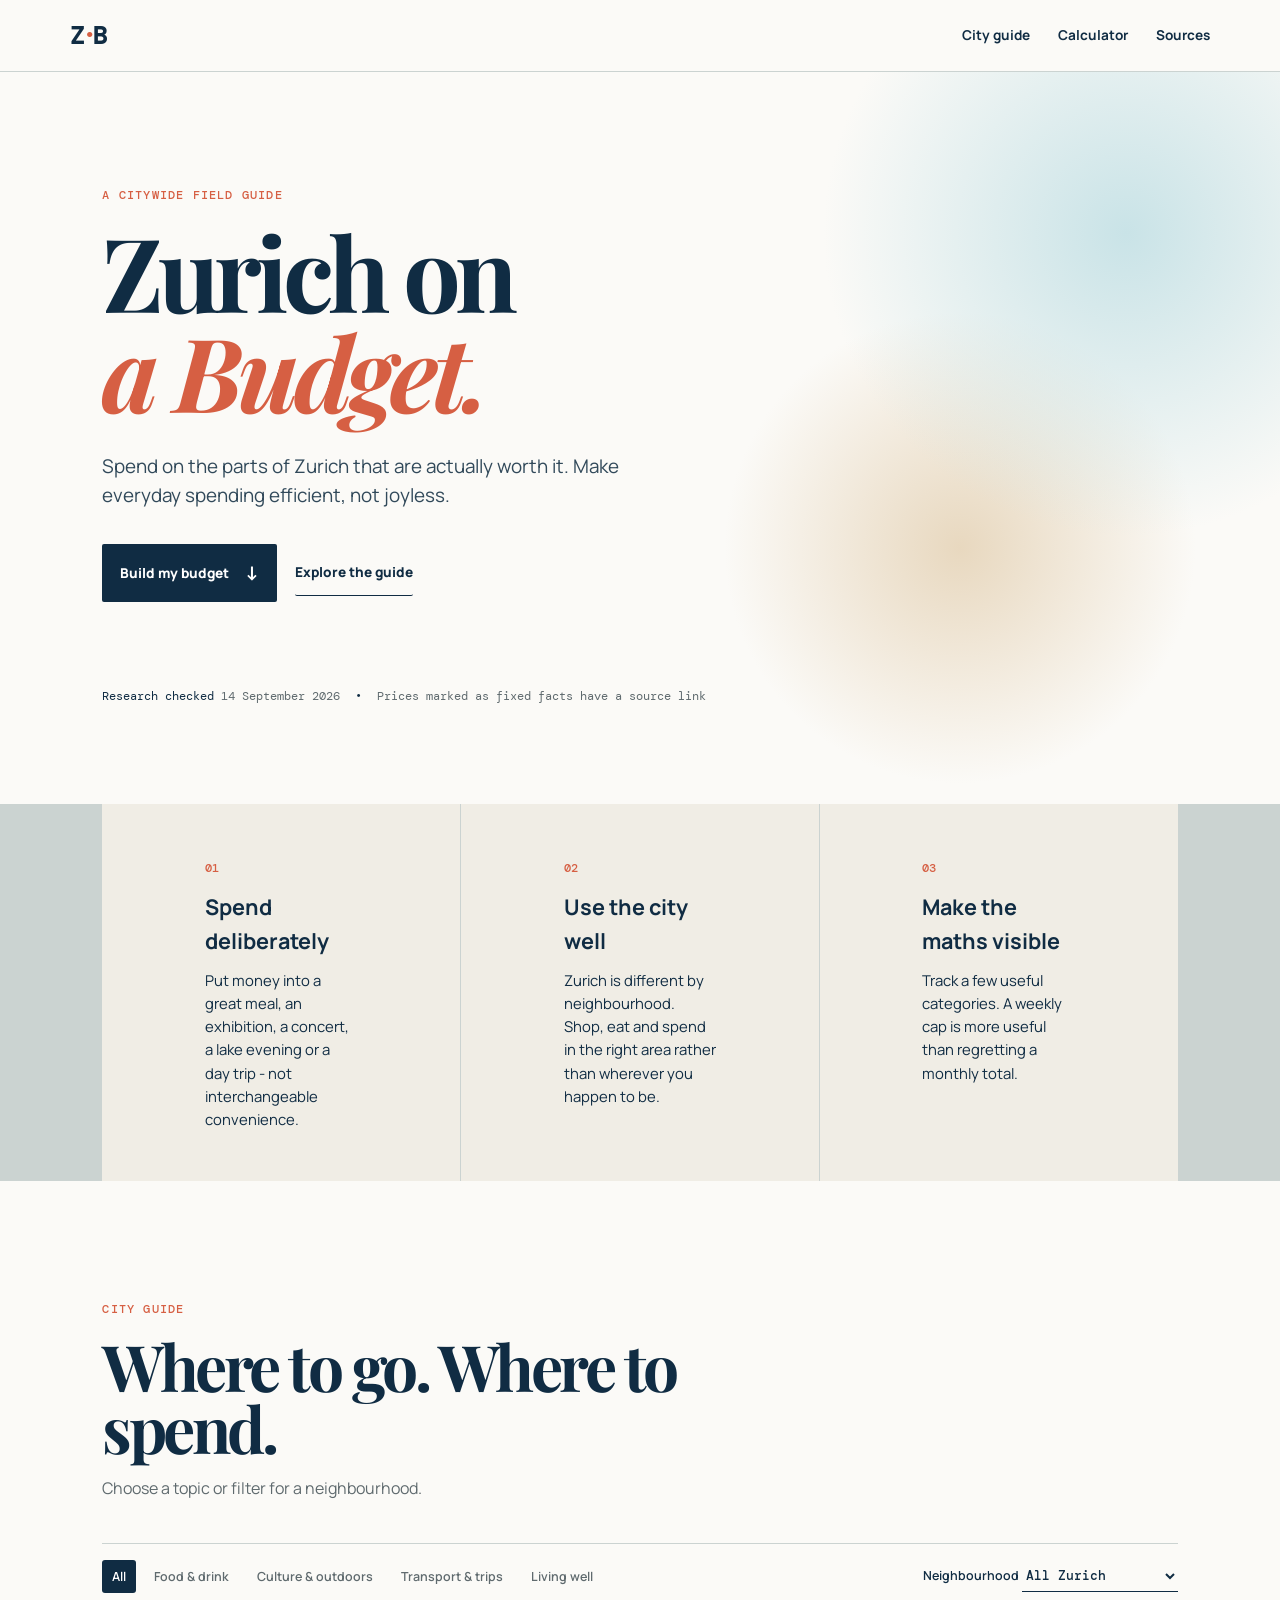
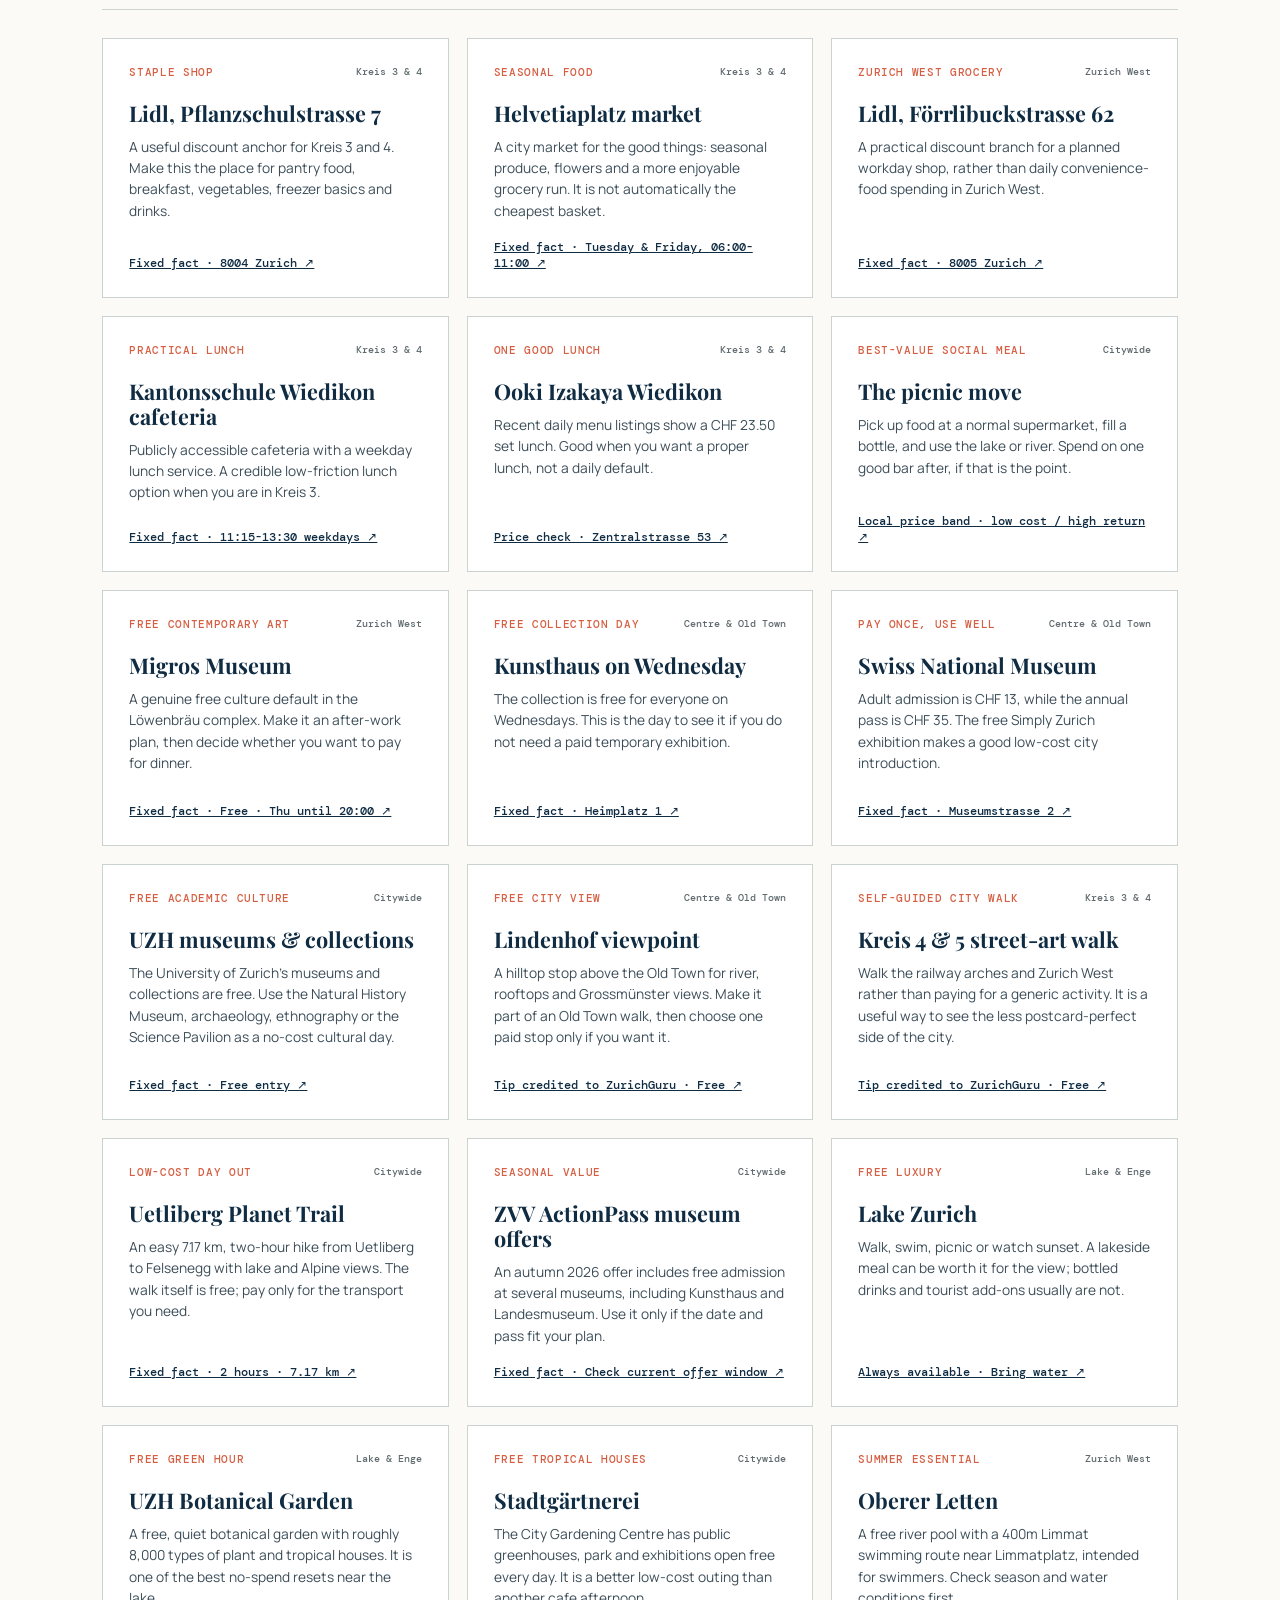
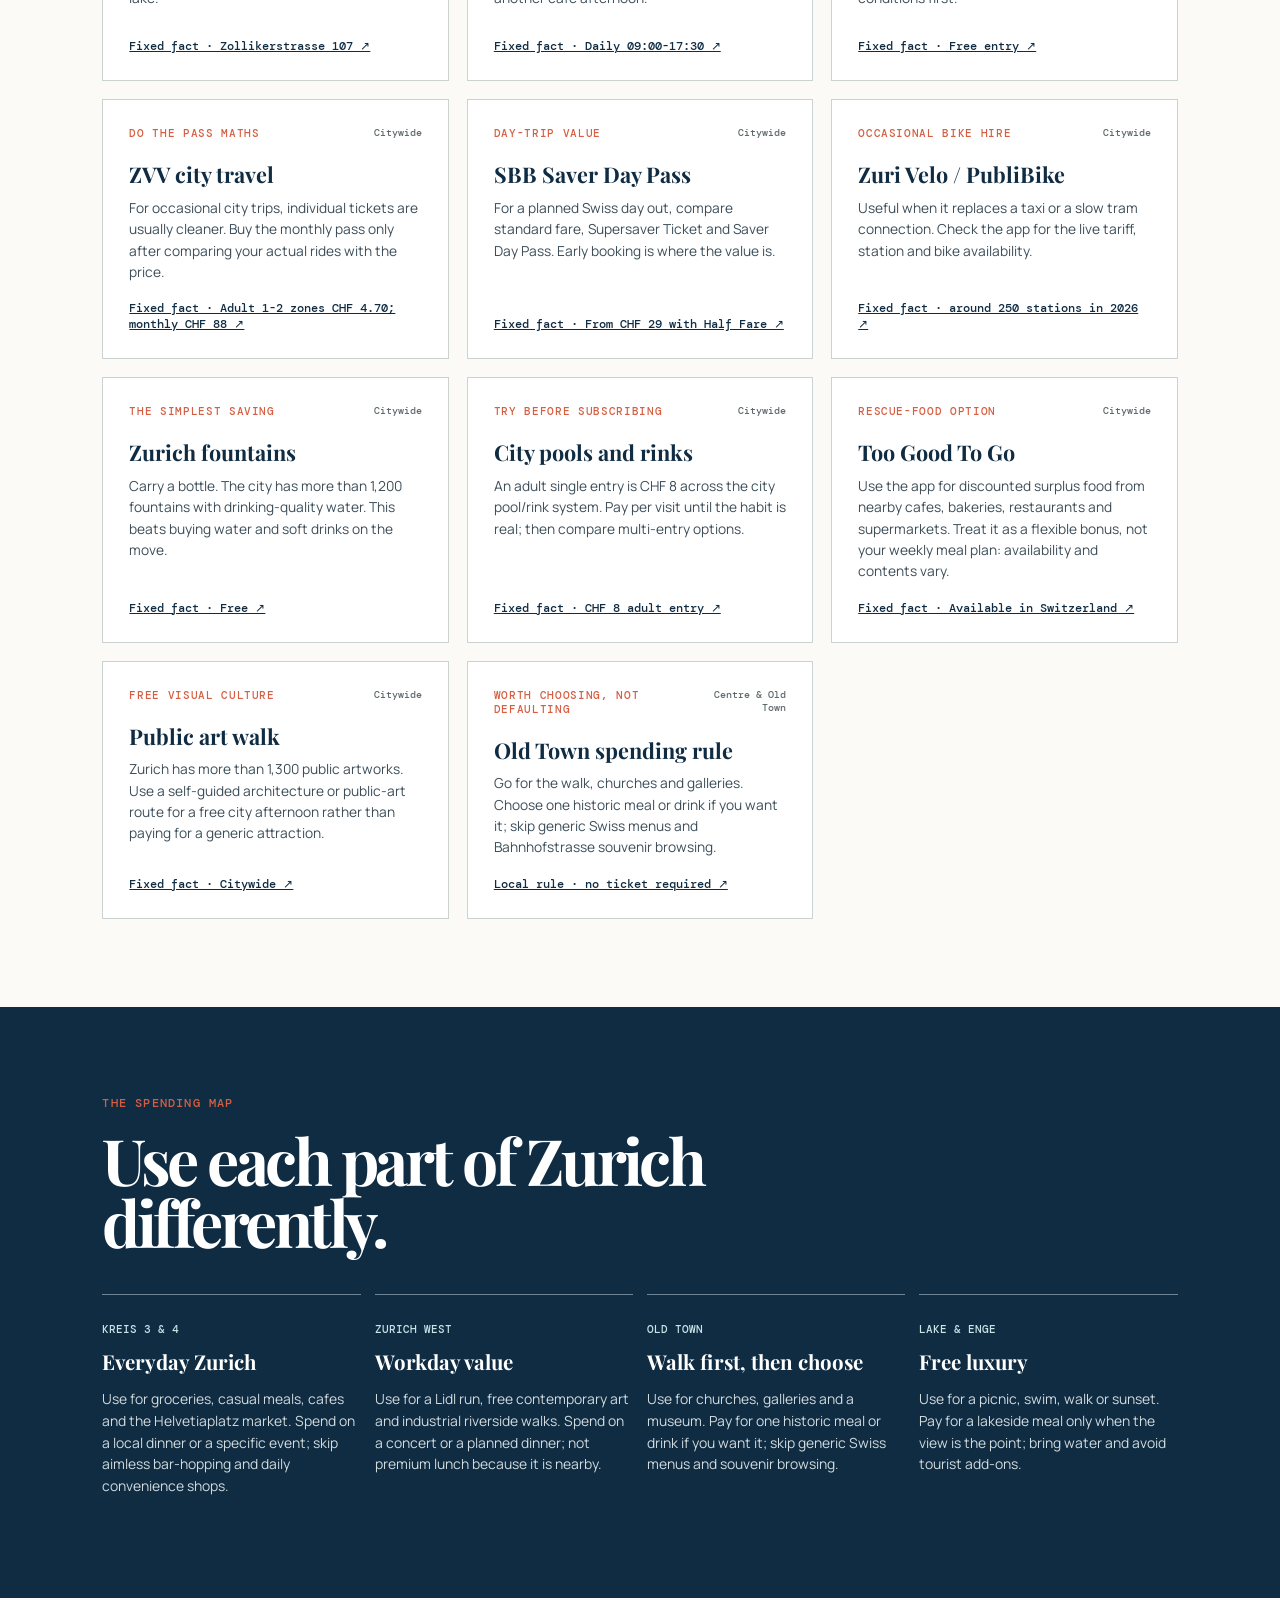
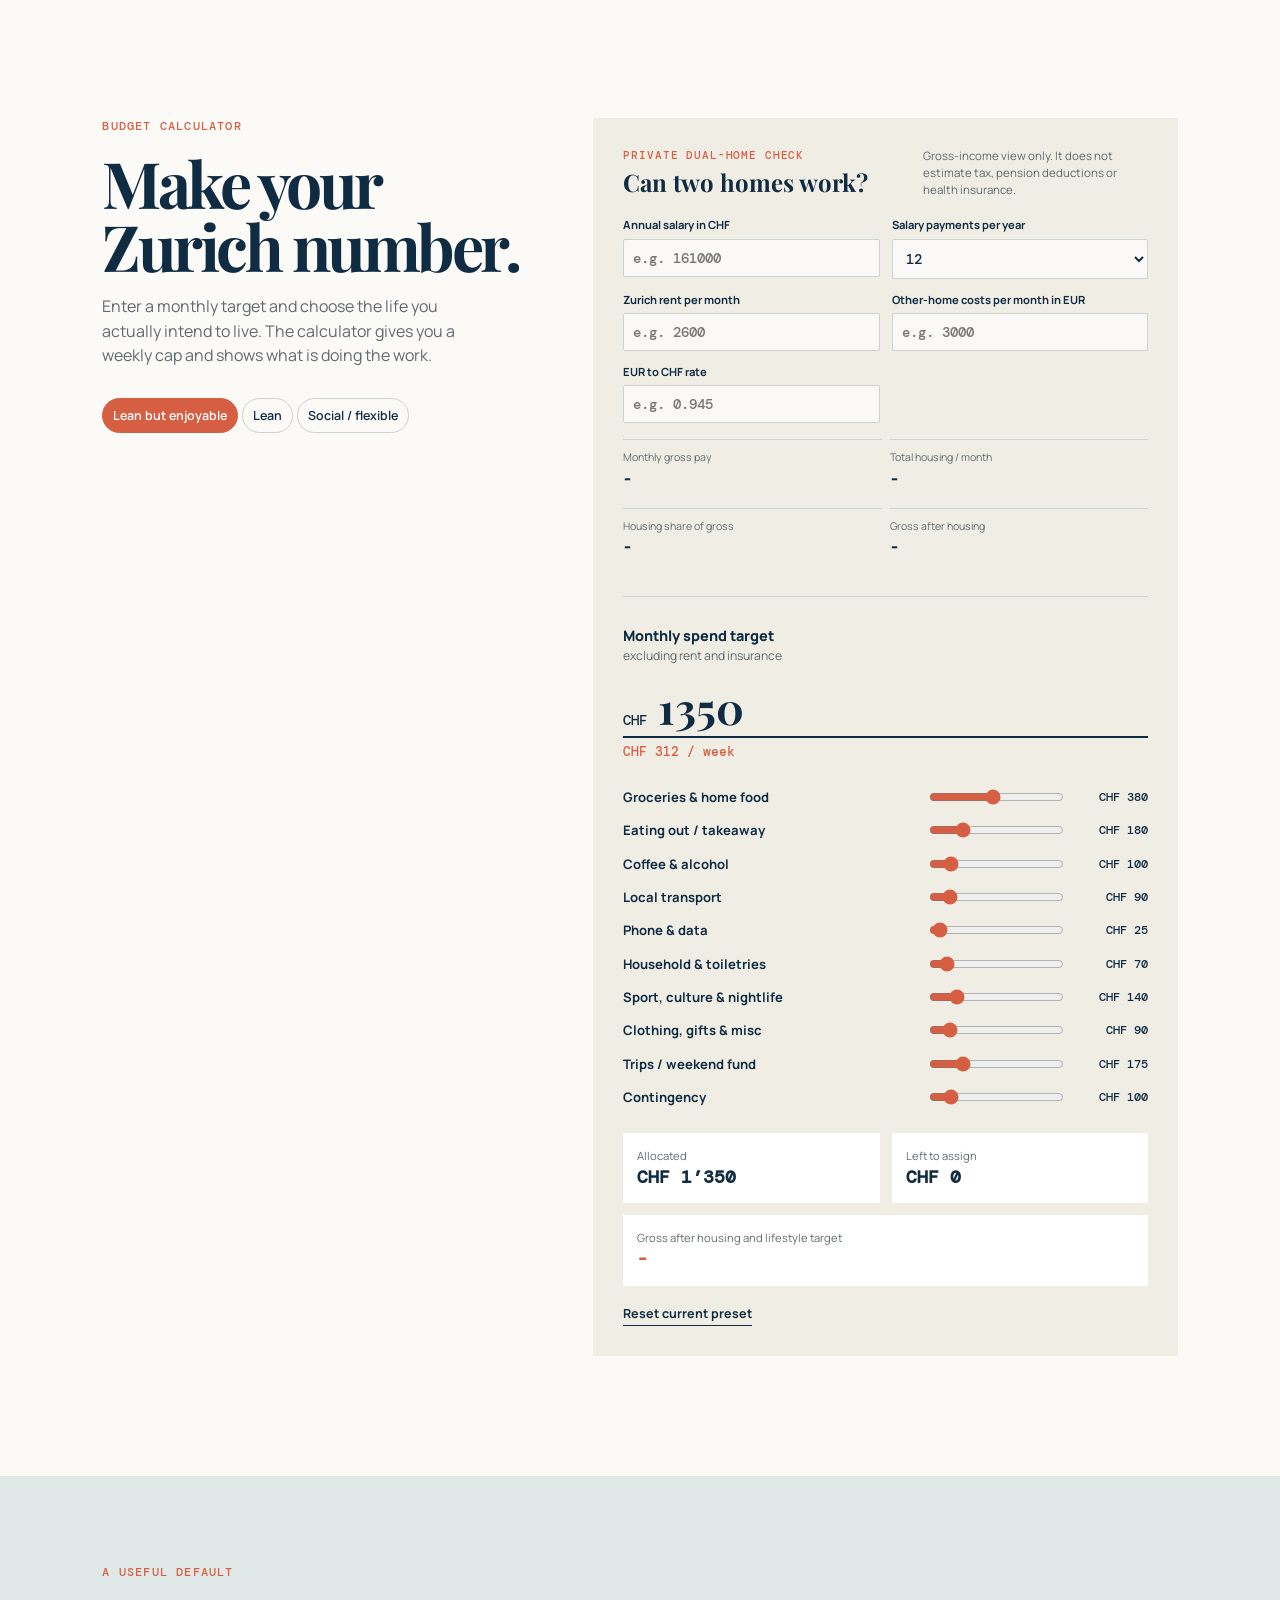
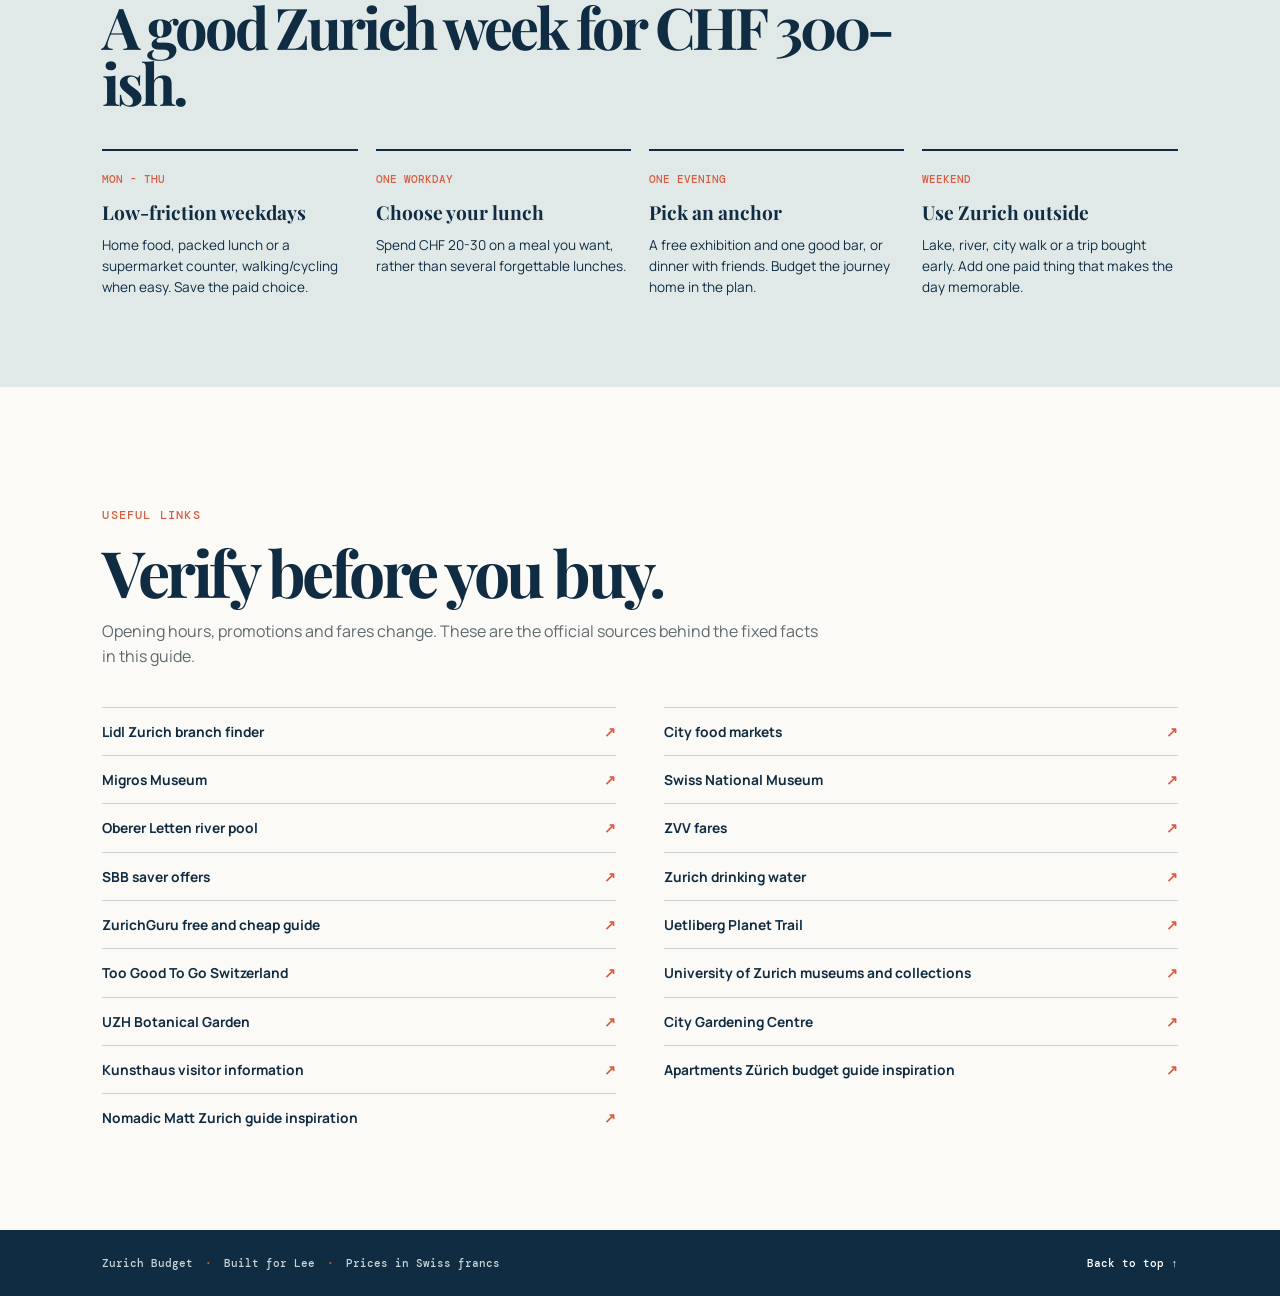
==== index.html @ 2d473579 "Rename site to Zurich Budget" ====
<!doctype html>
<html lang="en">
  <head>
    <meta charset="utf-8" />
    <meta name="viewport" content="width=device-width, initial-scale=1" />
    <meta name="description" content="A citywide, practical guide to spending well in Zurich without paying the default Zurich price." />
    <title>Zurich Budget</title>
    <link rel="preconnect" href="https://fonts.googleapis.com" />
    <link rel="preconnect" href="https://fonts.gstatic.com" crossorigin />
    <link href="https://fonts.googleapis.com/css2?family=DM+Mono:wght@400;500&family=Manrope:wght@400;500;600;700;800&family=Playfair+Display:wght@600;700&display=swap" rel="stylesheet" />
    <link rel="stylesheet" href="styles.css" />
    <link rel="stylesheet" href="dual-home.css" />
  </head>
  <body>
    <header class="topbar">
      <a class="brand" href="#top" aria-label="Zurich Budget home">Z<span>·</span>B</a>
      <nav aria-label="Primary navigation">
        <a href="#guide">City guide</a>
        <a href="#calculator">Calculator</a>
        <a href="#sources">Sources</a>
      </nav>
    </header>

    <main id="top">
      <section class="hero section">
        <p class="eyebrow">A citywide field guide</p>
        <h1>Zurich on<br /><em>a Budget.</em></h1>
        <p class="lede">Spend on the parts of Zurich that are actually worth it. Make everyday spending efficient, not joyless.</p>
        <div class="hero-actions">
          <a class="button button-primary" href="#calculator">Build my budget <span>↓</span></a>
          <a class="button button-quiet" href="#guide">Explore the guide</a>
        </div>
        <p class="fact-line"><span>Research checked</span> 14 September 2026 <span class="dot">•</span> Prices marked as fixed facts have a source link</p>
      </section>

      <section class="principles section" aria-label="The approach">
        <article><span>01</span><h2>Spend deliberately</h2><p>Put money into a great meal, an exhibition, a concert, a lake evening or a day trip - not interchangeable convenience.</p></article>
        <article><span>02</span><h2>Use the city well</h2><p>Zurich is different by neighbourhood. Shop, eat and spend in the right area rather than wherever you happen to be.</p></article>
        <article><span>03</span><h2>Make the maths visible</h2><p>Track a few useful categories. A weekly cap is more useful than regretting a monthly total.</p></article>
      </section>

      <section id="guide" class="guide section">
        <div class="section-heading"><p class="eyebrow">City guide</p><h2>Where to go. Where to spend.</h2><p>Choose a topic or filter for a neighbourhood.</p></div>
        <div class="guide-controls">
          <div class="topic-tabs" role="tablist" aria-label="Guide topics">
            <button class="tab active" data-topic="all" role="tab">All</button>
            <button class="tab" data-topic="food" role="tab">Food & drink</button>
            <button class="tab" data-topic="culture" role="tab">Culture & outdoors</button>
            <button class="tab" data-topic="transport" role="tab">Transport & trips</button>
            <button class="tab" data-topic="life" role="tab">Living well</button>
          </div>
          <label class="select-label">Neighbourhood <select id="area-filter"><option value="all">All Zurich</option><option value="kreis34">Kreis 3 & 4</option><option value="west">Zurich West</option><option value="centre">Centre & Old Town</option><option value="lake">Lake & Enge</option><option value="citywide">Citywide</option></select></label>
        </div>
        <div id="guide-cards" class="guide-grid"></div>
      </section>

      <section class="spending-map section">
        <div class="section-heading"><p class="eyebrow">The spending map</p><h2>Use each part of Zurich differently.</h2></div>
        <div class="map-grid">
          <article><p class="area">Kreis 3 & 4</p><h3>Everyday Zurich</h3><p>Use for groceries, casual meals, cafes and the Helvetiaplatz market. Spend on a local dinner or a specific event; skip aimless bar-hopping and daily convenience shops.</p></article>
          <article><p class="area">Zurich West</p><h3>Workday value</h3><p>Use for a Lidl run, free contemporary art and industrial riverside walks. Spend on a concert or a planned dinner; not premium lunch because it is nearby.</p></article>
          <article><p class="area">Old Town</p><h3>Walk first, then choose</h3><p>Use for churches, galleries and a museum. Pay for one historic meal or drink if you want it; skip generic Swiss menus and souvenir browsing.</p></article>
          <article><p class="area">Lake & Enge</p><h3>Free luxury</h3><p>Use for a picnic, swim, walk or sunset. Pay for a lakeside meal only when the view is the point; bring water and avoid tourist add-ons.</p></article>
        </div>
      </section>

      <section id="calculator" class="calculator section">
        <div class="calculator-intro"><p class="eyebrow">Budget calculator</p><h2>Make your Zurich number.</h2><p>Enter a monthly target and choose the life you actually intend to live. The calculator gives you a weekly cap and shows what is doing the work.</p><div class="preset-row" aria-label="Budget presets"><button class="preset active" data-preset="balanced">Lean but enjoyable</button><button class="preset" data-preset="lean">Lean</button><button class="preset" data-preset="social">Social / flexible</button></div></div>
        <div class="calculator-panel">
          <div class="dual-home">
            <div class="dual-home-heading"><div><p class="mini-eyebrow">Private dual-home check</p><h3>Can two homes work?</h3></div><p>Gross-income view only. It does not estimate tax, pension deductions or health insurance.</p></div>
            <div class="dual-home-inputs">
              <label>Annual salary in CHF<input id="annual-salary" type="number" min="0" step="1000" placeholder="e.g. 161000" /></label>
              <label>Salary payments per year<select id="salary-payments"><option value="12">12</option><option value="13">13</option></select></label>
              <label>Zurich rent per month<input id="zurich-rent" type="number" min="0" step="50" placeholder="e.g. 2600" /></label>
              <label>Other-home costs per month in EUR<input id="other-home-eur" type="number" min="0" step="50" placeholder="e.g. 3000" /></label>
              <label>EUR to CHF rate<input id="eur-chf" type="number" min="0" step="0.001" placeholder="e.g. 0.945" /></label>
            </div>
            <div class="dual-home-results">
              <div><span>Monthly gross pay</span><strong id="monthly-gross">-</strong></div>
              <div><span>Total housing / month</span><strong id="total-housing">-</strong></div>
              <div><span>Housing share of gross</span><strong id="housing-share">-</strong></div>
              <div><span>Gross after housing</span><strong id="after-housing">-</strong></div>
            </div>
          </div>
          <div class="budget-total"><label for="monthly-budget">Monthly spend target <span>excluding rent and insurance</span></label><div class="money-input"><span>CHF</span><input id="monthly-budget" type="number" min="0" step="10" value="1350" /></div><p id="weekly-total">CHF 312 / week</p></div>
          <div id="budget-inputs" class="budget-inputs"></div>
          <div class="calculation-summary"><div><span>Allocated</span><strong id="allocated">CHF 1,350</strong></div><div><span>Left to assign</span><strong id="remaining">CHF 0</strong></div><div class="lifestyle-result"><span>Gross after housing and lifestyle target</span><strong id="after-lifestyle">-</strong></div></div>
          <button id="reset-budget" class="reset-button">Reset current preset</button>
        </div>
      </section>

      <section class="week-plan section">
        <p class="eyebrow">A useful default</p><h2>A good Zurich week for CHF 300-ish.</h2>
        <div class="week-grid"><article><span>Mon - Thu</span><h3>Low-friction weekdays</h3><p>Home food, packed lunch or a supermarket counter, walking/cycling when easy. Save the paid choice.</p></article><article><span>One workday</span><h3>Choose your lunch</h3><p>Spend CHF 20-30 on a meal you want, rather than several forgettable lunches.</p></article><article><span>One evening</span><h3>Pick an anchor</h3><p>A free exhibition and one good bar, or dinner with friends. Budget the journey home in the plan.</p></article><article><span>Weekend</span><h3>Use Zurich outside</h3><p>Lake, river, city walk or a trip bought early. Add one paid thing that makes the day memorable.</p></article></div>
      </section>

      <section id="sources" class="sources section">
        <div class="section-heading"><p class="eyebrow">Useful links</p><h2>Verify before you buy.</h2><p>Opening hours, promotions and fares change. These are the official sources behind the fixed facts in this guide.</p></div>
        <ul class="source-list">
          <li><a href="https://www.lidl.ch/s/de-CH/filialfinder/zuerich/" target="_blank" rel="noreferrer">Lidl Zurich branch finder <span>↗</span></a></li>
          <li><a href="https://www.wirtschaftsfoerderung.stadt-zuerich.ch/de/stadtleben/veranstaltungen-und-bewilligungen/gewerbe-und-maerkte/maerkte/lebensmittelmaerkte.html" target="_blank" rel="noreferrer">City food markets <span>↗</span></a></li>
          <li><a href="https://migrosmuseum.ch/en/museum" target="_blank" rel="noreferrer">Migros Museum <span>↗</span></a></li>
          <li><a href="https://www.landesmuseum.ch/en/your-visit/tickets" target="_blank" rel="noreferrer">Swiss National Museum <span>↗</span></a></li>
          <li><a href="https://www.stadt-zuerich.ch/de/stadtleben/sport-und-erholung/sport-und-badeanlagen/sommerbaeder/oberer-letten.html" target="_blank" rel="noreferrer">Oberer Letten river pool <span>↗</span></a></li>
          <li><a href="https://www.zvv.ch/en/travelcards-and-tickets/tickets/single-tickets.html" target="_blank" rel="noreferrer">ZVV fares <span>↗</span></a></li>
          <li><a href="https://www.sbb.ch/en/offers/find-saver-offers" target="_blank" rel="noreferrer">SBB saver offers <span>↗</span></a></li>
          <li><a href="https://www.stadt-zuerich.ch/trinkwasser" target="_blank" rel="noreferrer">Zurich drinking water <span>↗</span></a></li>
          <li><a href="https://zurichguru.com/guide/free-and-cheap-things-to-do-in-zurich/" target="_blank" rel="noreferrer">ZurichGuru free and cheap guide <span>↗</span></a></li>
          <li><a href="https://www.zuerich.com/en/visit/nature/planet-trail-hike-from-uetliberg-to-felsenegg" target="_blank" rel="noreferrer">Uetliberg Planet Trail <span>↗</span></a></li>
          <li><a href="https://www.toogoodtogo.com/de-ch" target="_blank" rel="noreferrer">Too Good To Go Switzerland <span>↗</span></a></li>
          <li><a href="https://www.uzh.ch/en/explore/museums.html" target="_blank" rel="noreferrer">University of Zurich museums and collections <span>↗</span></a></li>
          <li><a href="https://www.uzh.ch/en/explore/museums/botanischer-garten.html" target="_blank" rel="noreferrer">UZH Botanical Garden <span>↗</span></a></li>
          <li><a href="https://www.stadt-zuerich.ch/stadtgaertnerei.html" target="_blank" rel="noreferrer">City Gardening Centre <span>↗</span></a></li>
          <li><a href="https://www.kunsthaus.ch/en/besuch-planen/besucherinfos/" target="_blank" rel="noreferrer">Kunsthaus visitor information <span>↗</span></a></li>
          <li><a href="https://www.apartments.zuerich/en/blog/zurich-on-a-budget/" target="_blank" rel="noreferrer">Apartments Zürich budget guide inspiration <span>↗</span></a></li>
          <li><a href="https://www.nomadicmatt.com/travel-guides/switzerland-travel-tips/zurich/" target="_blank" rel="noreferrer">Nomadic Matt Zurich guide inspiration <span>↗</span></a></li>
        </ul>
      </section>
    </main>
    <footer><p>Zurich Budget <span>·</span> Built for Lee <span>·</span> Prices in Swiss francs</p><a href="#top">Back to top ↑</a></footer>
    <script src="app.js"></script>
  </body>
</html>
---- styles.css ----
:root{--ink:#102c43;--navy:#173a55;--paper:#fbfaf7;--cream:#f0ede5;--mist:#e1e9e8;--sky:#c9e3e7;--rust:#d65f43;--muted:#5f6a6e;--line:#cbd3d1}*{box-sizing:border-box}html{scroll-behavior:smooth}body{margin:0;background:var(--paper);color:var(--ink);font-family:Manrope,Arial,sans-serif;line-height:1.55}.topbar{height:72px;display:flex;align-items:center;justify-content:space-between;padding:0 5.5vw;border-bottom:1px solid var(--line);position:sticky;top:0;background:rgba(251,250,247,.94);backdrop-filter:blur(12px);z-index:10}.brand{font:700 1.5rem 'DM Mono',monospace;color:var(--ink);text-decoration:none;letter-spacing:-.12em}.brand span{color:var(--rust)}nav{display:flex;gap:28px}nav a{color:var(--ink);text-decoration:none;font-size:.85rem;font-weight:700}.section{padding:88px 8vw;max-width:1440px;margin:auto}.hero{min-height:650px;padding-top:115px;background:radial-gradient(circle at 88% 22%,var(--sky),transparent 24%),radial-gradient(circle at 75% 65%,#e8d8bf,transparent 22%)}.eyebrow{font:500 .75rem 'DM Mono',monospace;text-transform:uppercase;letter-spacing:.1em;color:var(--rust);margin:0 0 18px}.hero h1,.section-heading h2,.calculator h2,.week-plan h2{font:700 clamp(3.4rem,8vw,7rem)/.98 'Playfair Display',serif;letter-spacing:-.055em;margin:0;max-width:820px}.hero h1 em{color:var(--rust);font-style:italic}.lede{font-size:1.18rem;max-width:530px;margin:30px 0;color:#31495a}.hero-actions{display:flex;gap:18px;align-items:center;margin:34px 0}.button{display:inline-flex;gap:16px;align-items:center;text-decoration:none;font-size:.85rem;font-weight:800;padding:14px 18px;border-radius:2px}.button-primary{background:var(--ink);color:white}.button-primary span{font-size:1.2rem}.button-quiet{color:var(--ink);border-bottom:1px solid var(--ink);padding:12px 0}.fact-line{font:400 .73rem 'DM Mono',monospace;color:var(--muted);margin-top:86px}.fact-line span{color:var(--ink)}.dot{padding:0 8px}.principles{display:grid;grid-template-columns:repeat(3,1fr);gap:1px;padding-top:0;padding-bottom:0;background:var(--line);max-width:none}.principles article{background:var(--cream);padding:50px 8vw}.principles span{font:500 .75rem 'DM Mono',monospace;color:var(--rust)}.principles h2{font-size:1.35rem;margin:12px 0}.principles p{font-size:.93rem;max-width:320px;margin:0}.section-heading{max-width:730px}.section-heading h2{font-size:clamp(2.5rem,5vw,4.6rem);margin-bottom:14px}.section-heading>p:last-child{color:var(--muted)}.guide{padding-top:120px}.guide-controls{display:flex;justify-content:space-between;gap:25px;align-items:center;margin:42px 0 28px;border-top:1px solid var(--line);border-bottom:1px solid var(--line);padding:16px 0}.topic-tabs{display:flex;gap:8px;overflow:auto}.tab,.preset{font:600 .78rem Manrope,sans-serif;background:none;border:0;padding:8px 10px;color:var(--muted);white-space:nowrap;cursor:pointer}.tab.active{background:var(--ink);color:white;border-radius:3px}.select-label{font:600 .78rem Manrope,sans-serif;white-space:nowrap}.select-label select{background:transparent;border:0;border-bottom:1px solid var(--ink);padding:6px 0;color:var(--ink);font:500 .8rem 'DM Mono',monospace}.guide-grid{display:grid;grid-template-columns:repeat(3,1fr);gap:18px}.guide-card{background:white;border:1px solid var(--line);padding:26px;min-height:256px;display:flex;flex-direction:column;transition:transform .2s}.guide-card:hover{transform:translateY(-3px)}.card-top{display:flex;justify-content:space-between;gap:12px}.tag{font:500 .68rem 'DM Mono',monospace;text-transform:uppercase;letter-spacing:.06em;color:var(--rust)}.area-tag{font:500 .65rem 'DM Mono',monospace;color:var(--muted);text-align:right}.guide-card h3{font:700 1.35rem/1.15 'Playfair Display',serif;margin:22px 0 10px}.guide-card p{font-size:.86rem;margin:0;color:#3c4d58}.guide-card .detail{margin-top:auto;padding-top:18px;font:500 .74rem 'DM Mono',monospace;color:var(--ink)}.guide-card a{color:var(--ink)}.spending-map{background:var(--ink);color:white;max-width:none}.spending-map .section-heading h2{color:white}.map-grid{display:grid;grid-template-columns:repeat(4,1fr);gap:14px;margin-top:40px}.map-grid article{border-top:1px solid #6f8494;padding-top:16px}.map-grid .area{font:500 .7rem 'DM Mono',monospace;color:var(--sky);text-transform:uppercase}.map-grid h3{font:700 1.28rem 'Playfair Display',serif;margin:8px 0}.map-grid p:last-child{font-size:.87rem;color:#d2dbdd}.calculator{display:grid;grid-template-columns:.84fr 1.16fr;gap:68px;padding-top:120px;padding-bottom:120px}.calculator h2{font-size:clamp(2.5rem,5vw,4.5rem)}.calculator-intro>p:not(.eyebrow){color:var(--muted);max-width:390px}.preset-row{display:flex;flex-wrap:wrap;gap:4px;margin-top:30px}.preset{border:1px solid var(--line);color:var(--ink);border-radius:20px}.preset.active{background:var(--rust);border-color:var(--rust);color:white}.calculator-panel{background:var(--cream);padding:30px}.budget-total label{display:block;font-weight:800;font-size:.9rem}.budget-total label span{display:block;font-weight:400;font-size:.76rem;color:var(--muted)}.money-input{display:flex;align-items:baseline;gap:11px;border-bottom:2px solid var(--ink);margin:12px 0 5px}.money-input span{font:500 .9rem 'DM Mono',monospace}.money-input input{width:100%;border:0;background:transparent;font:700 2.7rem 'Playfair Display',serif;color:var(--ink);outline:0;padding:0}.budget-total p{margin:0;font:500 .8rem 'DM Mono',monospace;color:var(--rust)}.budget-inputs{margin-top:27px}.budget-row{display:grid;grid-template-columns:1.5fr .7fr 72px;gap:14px;align-items:center;margin:13px 0}.budget-row label{font-size:.82rem;font-weight:700}.budget-row input[type=range]{accent-color:var(--rust);width:100%}.budget-row output{text-align:right;font:500 .76rem 'DM Mono',monospace}.calculation-summary{display:grid;grid-template-columns:1fr 1fr;gap:12px;margin-top:26px}.calculation-summary div{background:white;padding:14px}.calculation-summary span{display:block;font-size:.7rem;color:var(--muted)}.calculation-summary strong{font:600 1.12rem 'DM Mono',monospace}.calculation-summary div:last-child strong{color:var(--rust)}.reset-button{margin-top:19px;background:none;border:0;border-bottom:1px solid var(--ink);padding:0 0 3px;color:var(--ink);font:700 .78rem Manrope,sans-serif;cursor:pointer}.week-plan{background:var(--mist);max-width:none}.week-plan h2{font-size:clamp(2.3rem,4.5vw,4rem);margin-bottom:38px}.week-grid{display:grid;grid-template-columns:repeat(4,1fr);gap:18px}.week-grid article{border-top:2px solid var(--ink);padding-top:14px}.week-grid span{font:500 .7rem 'DM Mono',monospace;color:var(--rust);text-transform:uppercase}.week-grid h3{font:700 1.2rem 'Playfair Display',serif;margin:10px 0}.week-grid p{font-size:.85rem;margin:0}.sources{padding-top:120px}.source-list{list-style:none;padding:0;margin:38px 0 0;display:grid;grid-template-columns:1fr 1fr;gap:0 48px}.source-list li{border-top:1px solid var(--line)}.source-list a{display:flex;justify-content:space-between;gap:12px;padding:13px 0;text-decoration:none;color:var(--ink);font-size:.86rem;font-weight:700}.source-list span{color:var(--rust)}footer{background:var(--ink);color:#c9d4d6;display:flex;justify-content:space-between;padding:26px 8vw;font:500 .7rem 'DM Mono',monospace}footer p{margin:0}footer span{color:var(--rust);padding:0 5px}footer a{color:white;text-decoration:none}@media(max-width:850px){.section{padding:64px 6vw}.hero{min-height:580px;padding-top:90px}.principles{grid-template-columns:1fr}.principles article{padding:34px 6vw}.guide-controls{align-items:flex-start;flex-direction:column}.guide-grid,.map-grid,.week-grid{grid-template-columns:repeat(2,1fr)}.calculator{grid-template-columns:1fr;gap:36px}.source-list{grid-template-columns:1fr}}@media(max-width:560px){.topbar{padding:0 6vw}.topbar nav{gap:13px}.topbar nav a{font-size:.73rem}.guide-grid,.map-grid,.week-grid{grid-template-columns:1fr}.hero h1{font-size:3.8rem}.hero-actions{flex-direction:column;align-items:flex-start}.fact-line{margin-top:55px}.calculator-panel{padding:22px 16px}.budget-row{grid-template-columns:1.2fr .8fr 60px;gap:8px}.source-list{font-size:.8rem}footer{padding:22px 6vw;gap:18px;align-items:flex-start;flex-direction:column}}
---- dual-home.css ----
.dual-home {
  border-bottom: 1px solid var(--line);
  margin-bottom: 28px;
  padding-bottom: 28px;
}

.dual-home-heading {
  align-items: flex-start;
  display: flex;
  gap: 20px;
  justify-content: space-between;
}

.mini-eyebrow {
  color: var(--rust);
  font: 500 0.67rem "DM Mono", monospace;
  letter-spacing: 0.08em;
  margin: 0 0 4px;
  text-transform: uppercase;
}

.dual-home h3 {
  font: 700 1.5rem "Playfair Display", serif;
  margin: 0;
}

.dual-home-heading > p {
  color: var(--muted);
  font-size: 0.72rem;
  line-height: 1.45;
  margin: 0;
  max-width: 225px;
}

.dual-home-inputs {
  display: grid;
  gap: 12px;
  grid-template-columns: 1fr 1fr;
  margin-top: 18px;
}

.dual-home-inputs label {
  display: flex;
  flex-direction: column;
  font-size: 0.7rem;
  font-weight: 700;
  gap: 5px;
}

.dual-home-inputs input,
.dual-home-inputs select {
  background: rgb(255 255 255 / 70%);
  border: 1px solid var(--line);
  border-radius: 2px;
  color: var(--ink);
  font: 500 0.86rem "DM Mono", monospace;
  outline-color: var(--rust);
  padding: 9px;
  width: 100%;
}

.dual-home-results {
  display: grid;
  gap: 8px;
  grid-template-columns: 1fr 1fr;
  margin-top: 16px;
}

.dual-home-results div {
  border-top: 1px solid var(--line);
  padding: 9px 0;
}

.dual-home-results span {
  color: var(--muted);
  display: block;
  font-size: 0.66rem;
}

.dual-home-results strong {
  font: 600 0.9rem "DM Mono", monospace;
}

.calculation-summary .lifestyle-result {
  grid-column: 1 / -1;
}

@media (max-width: 560px) {
  .dual-home-heading {
    flex-direction: column;
    gap: 8px;
  }

  .dual-home-inputs {
    grid-template-columns: 1fr;
  }
}
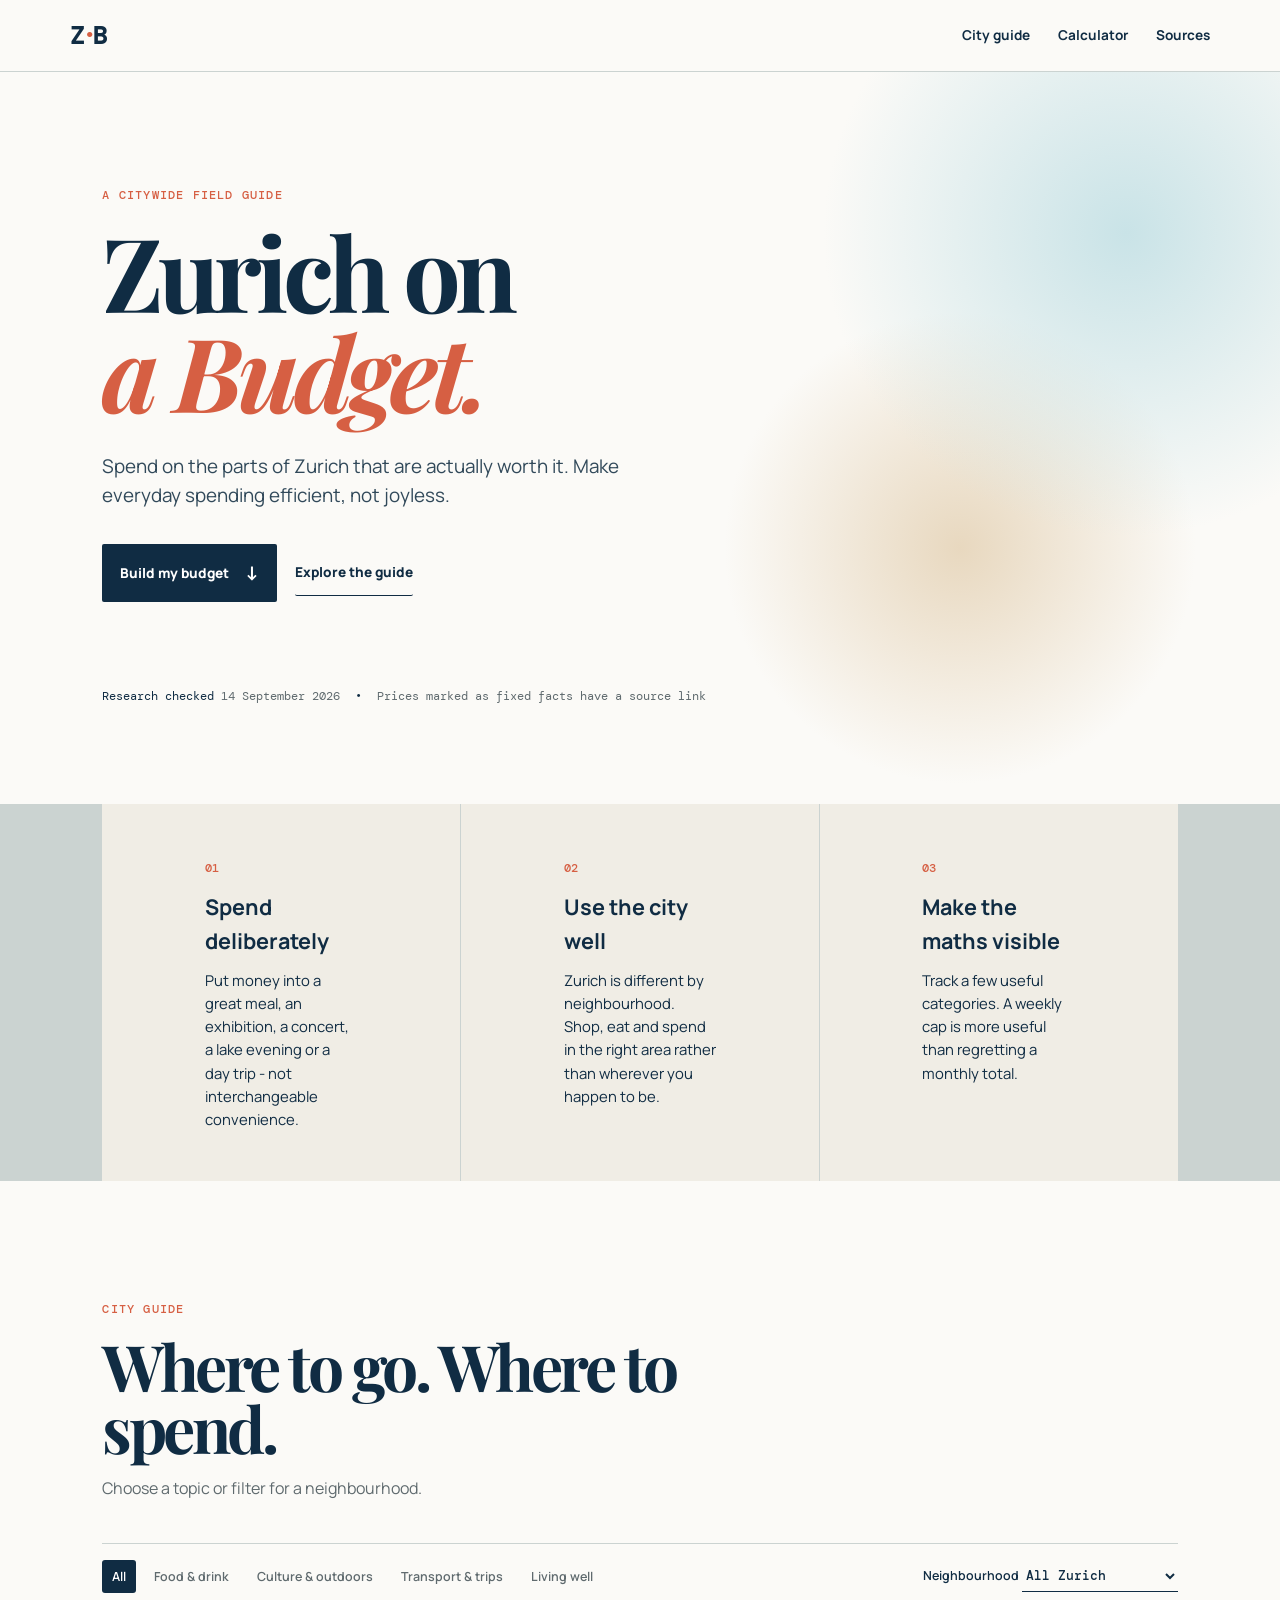
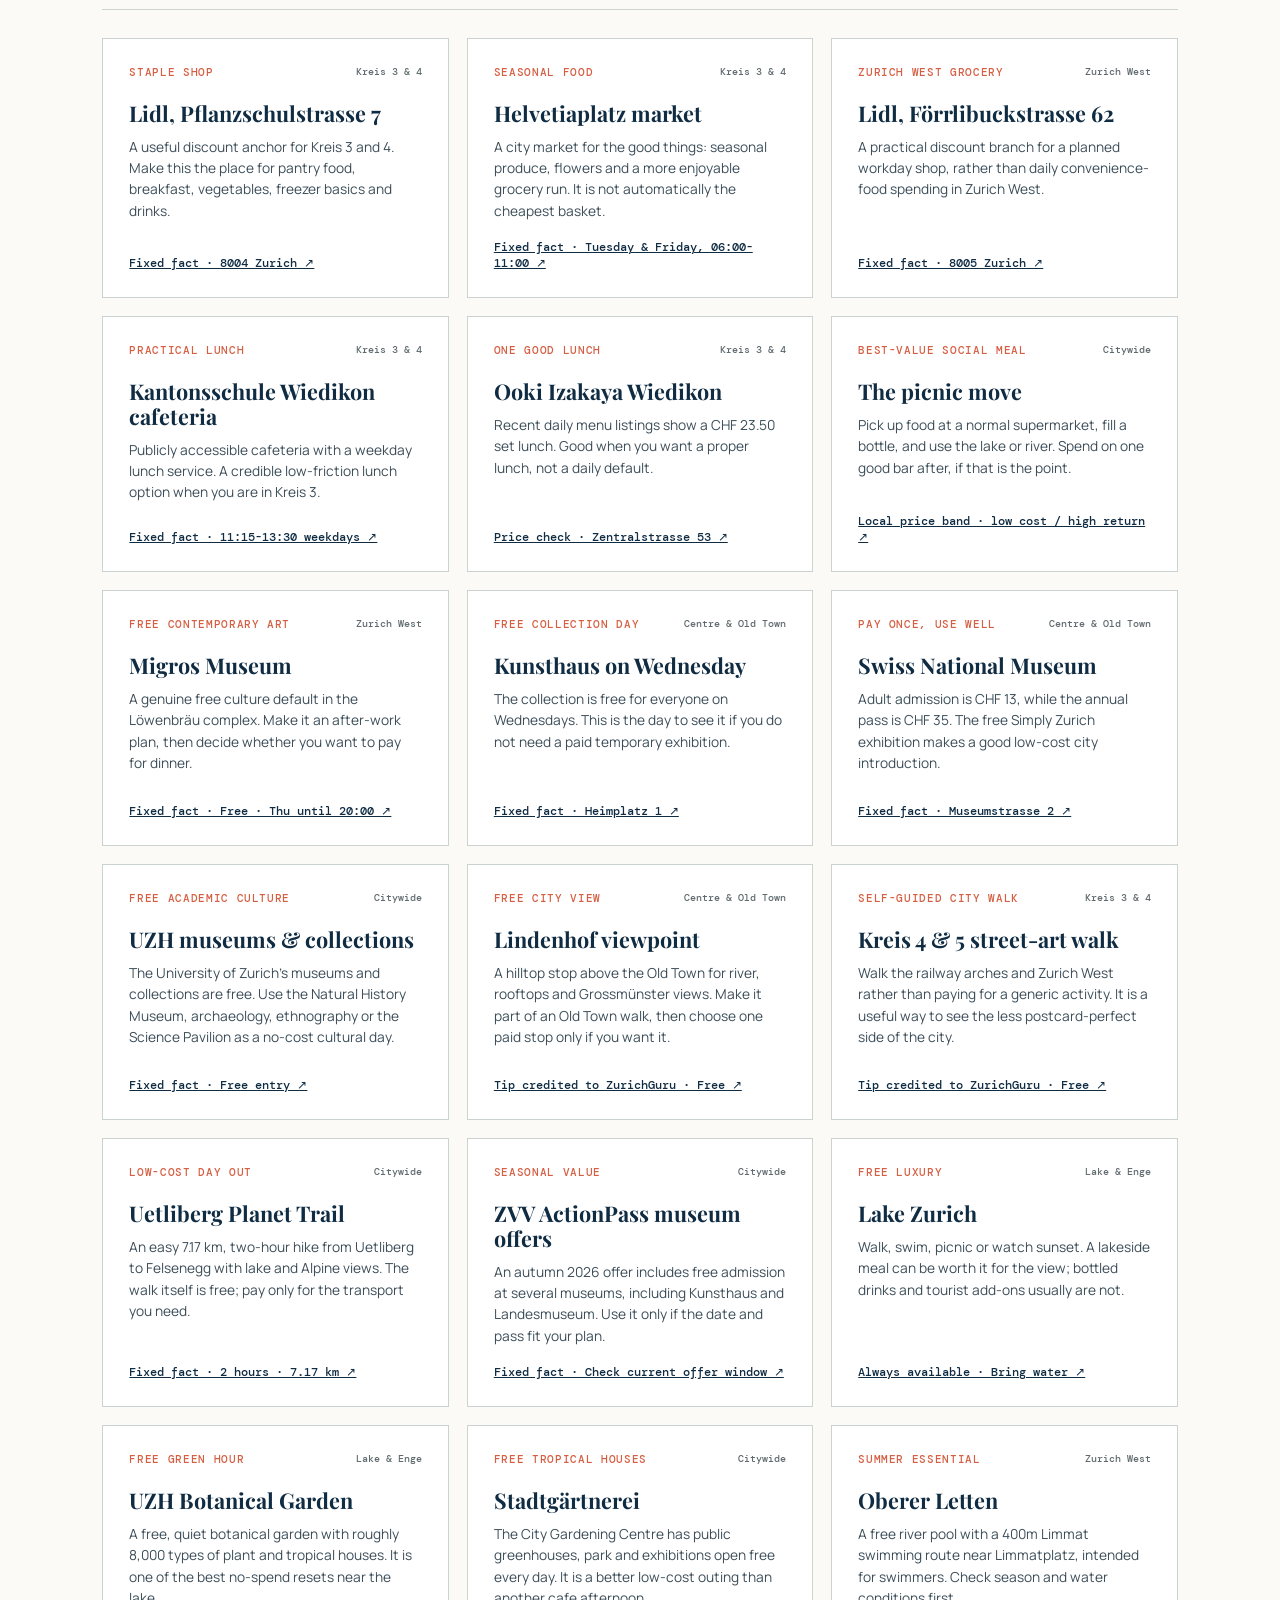
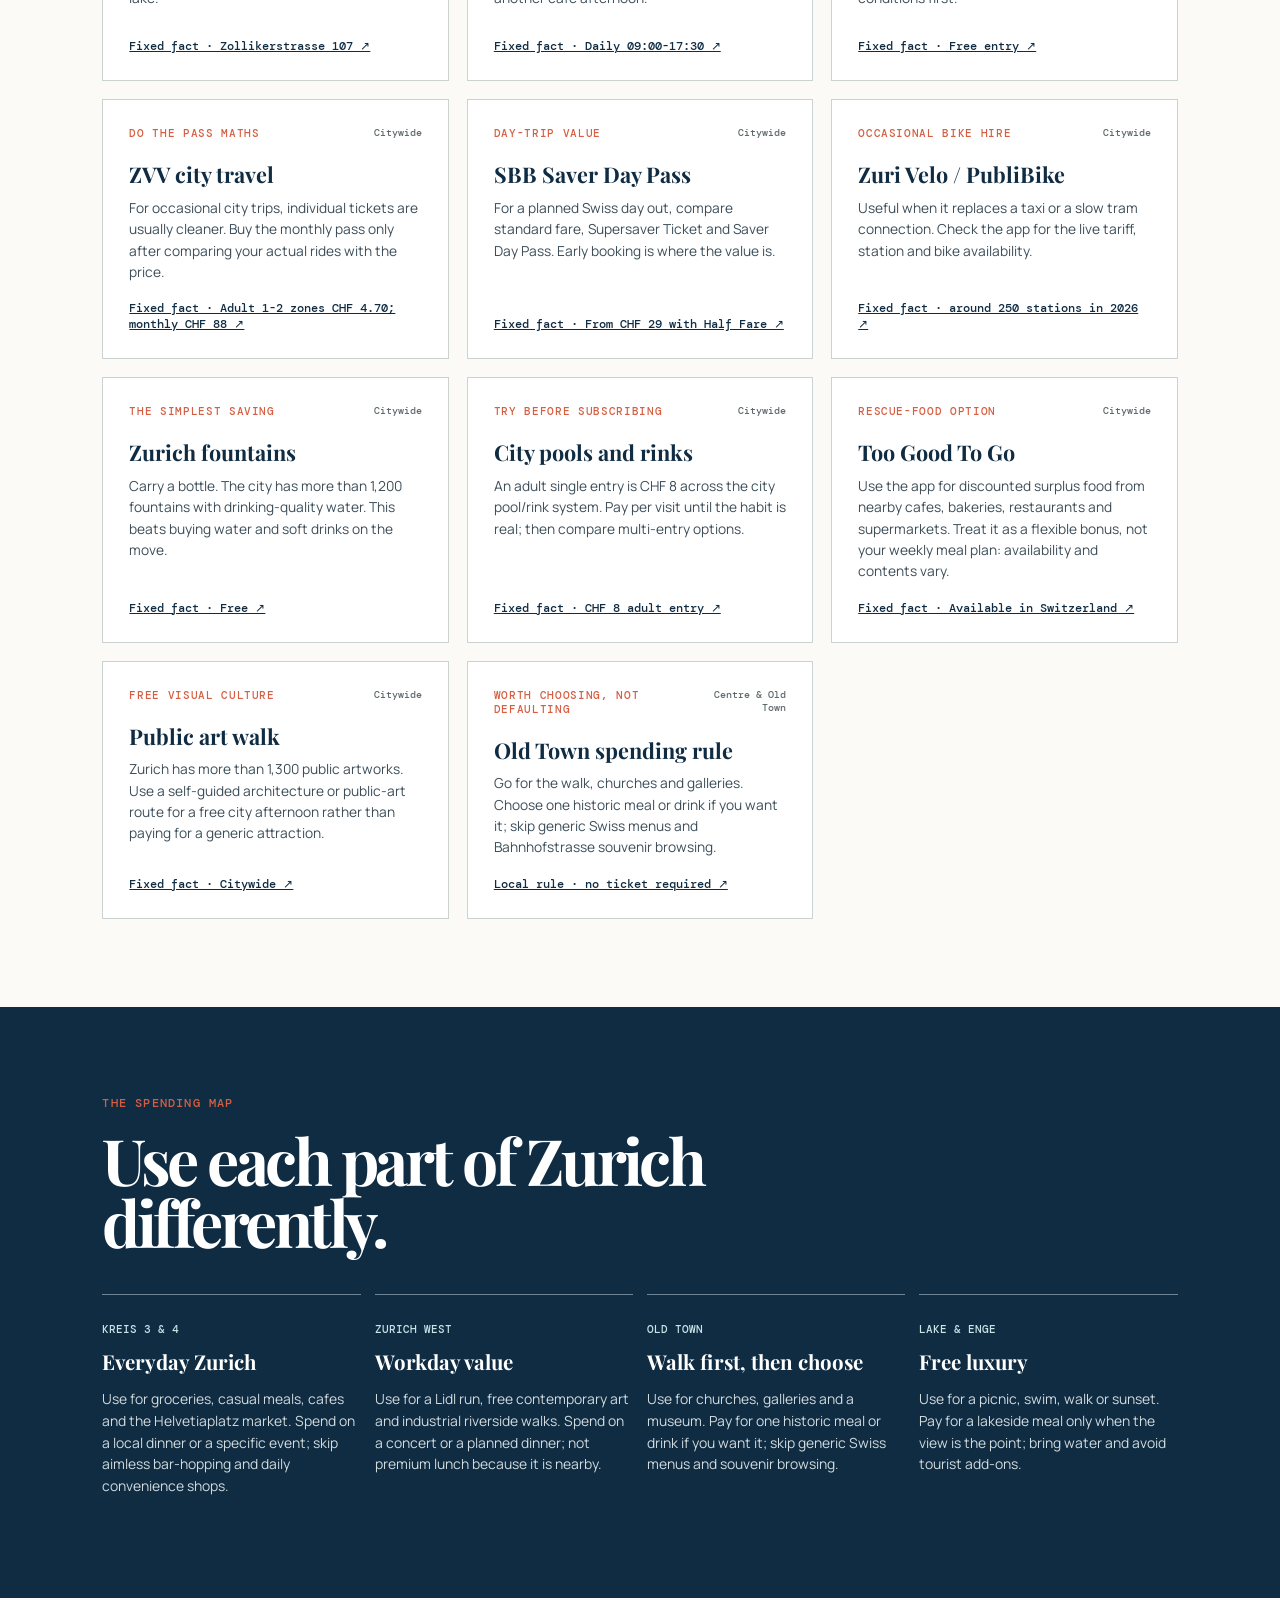
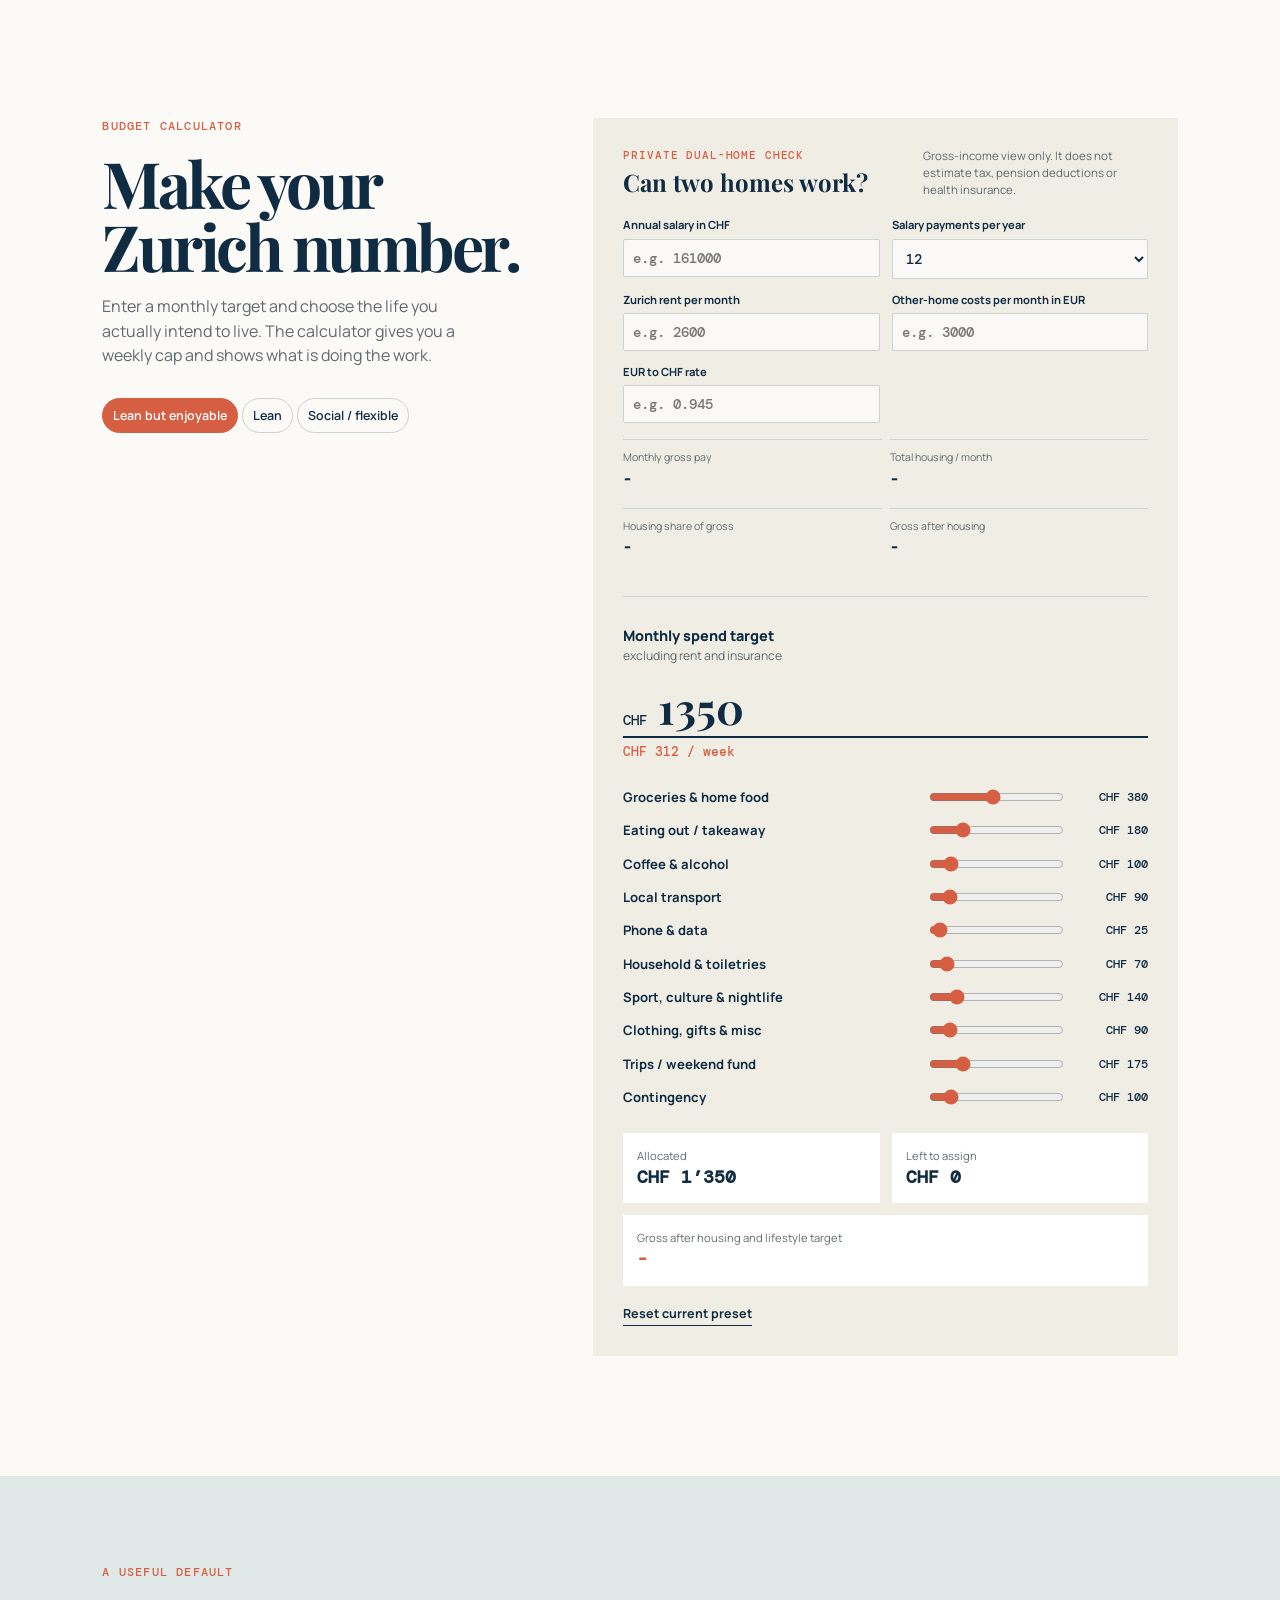
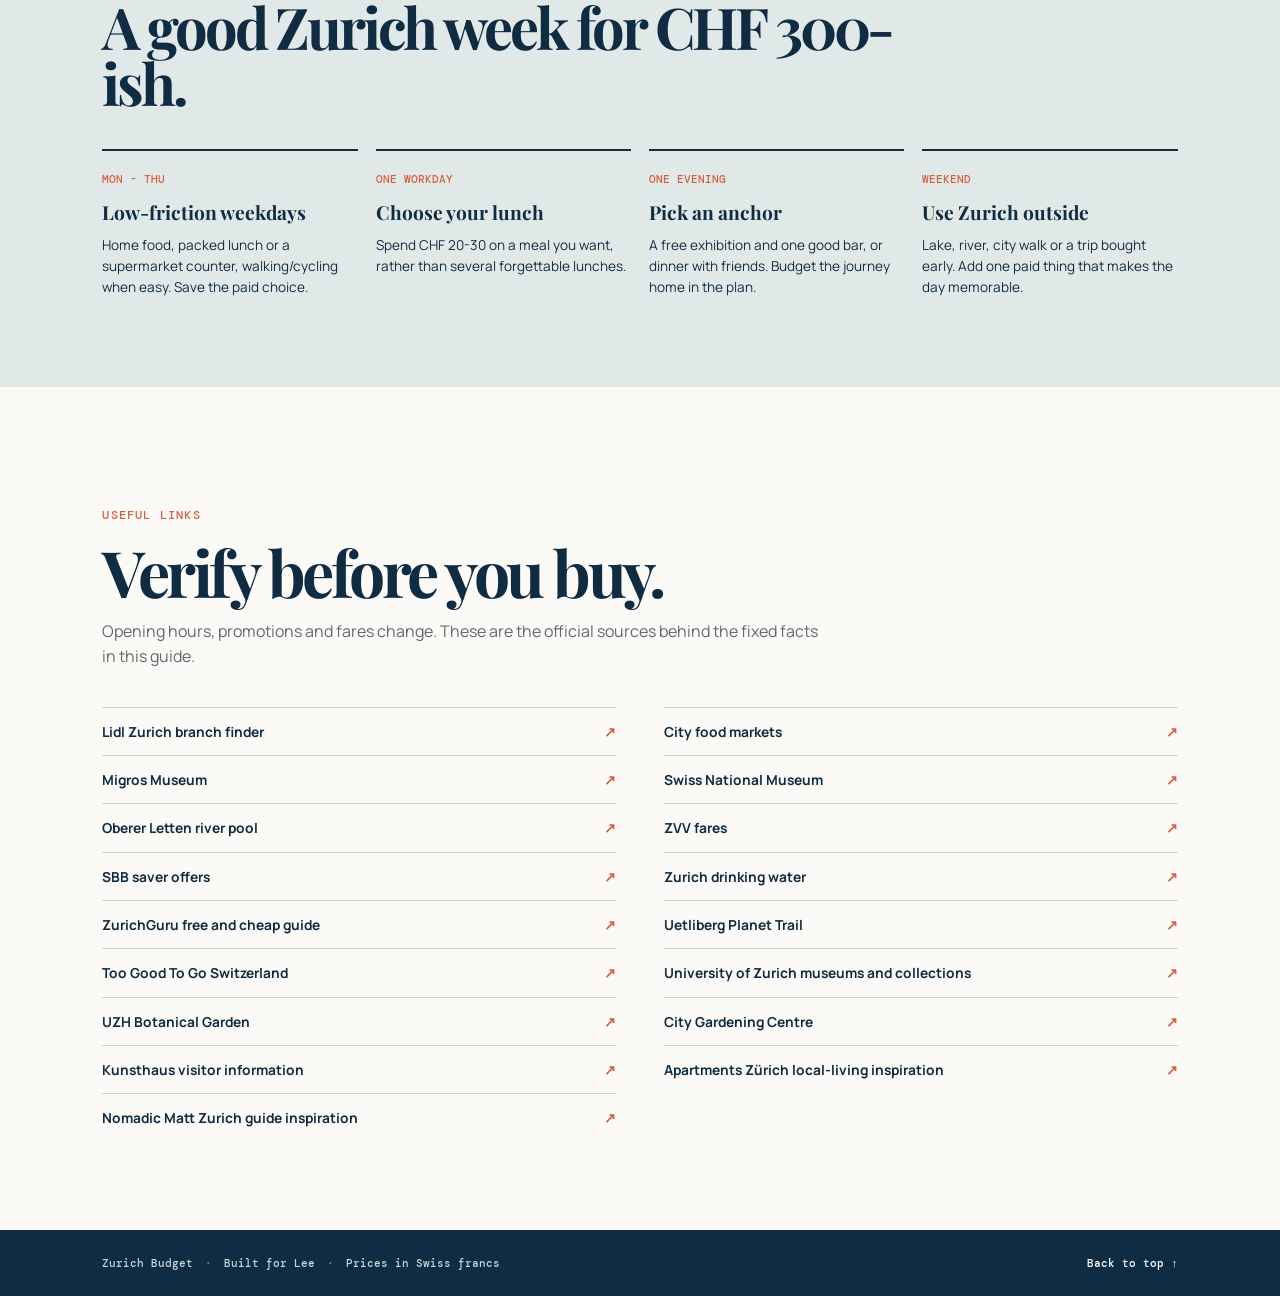
==== commit da8c2d64: "Use Zurich Budget name throughout" ====
--- a/index.html
+++ b/index.html
@@ -113,7 +113,7 @@
           <li><a href="https://www.uzh.ch/en/explore/museums/botanischer-garten.html" target="_blank" rel="noreferrer">UZH Botanical Garden <span>↗</span></a></li>
           <li><a href="https://www.stadt-zuerich.ch/stadtgaertnerei.html" target="_blank" rel="noreferrer">City Gardening Centre <span>↗</span></a></li>
           <li><a href="https://www.kunsthaus.ch/en/besuch-planen/besucherinfos/" target="_blank" rel="noreferrer">Kunsthaus visitor information <span>↗</span></a></li>
-          <li><a href="https://www.apartments.zuerich/en/blog/zurich-on-a-budget/" target="_blank" rel="noreferrer">Apartments Zürich budget guide inspiration <span>↗</span></a></li>
+          <li><a href="https://www.apartments.zuerich/en/blog/" target="_blank" rel="noreferrer">Apartments Zürich local-living inspiration <span>↗</span></a></li>
           <li><a href="https://www.nomadicmatt.com/travel-guides/switzerland-travel-tips/zurich/" target="_blank" rel="noreferrer">Nomadic Matt Zurich guide inspiration <span>↗</span></a></li>
         </ul>
       </section>
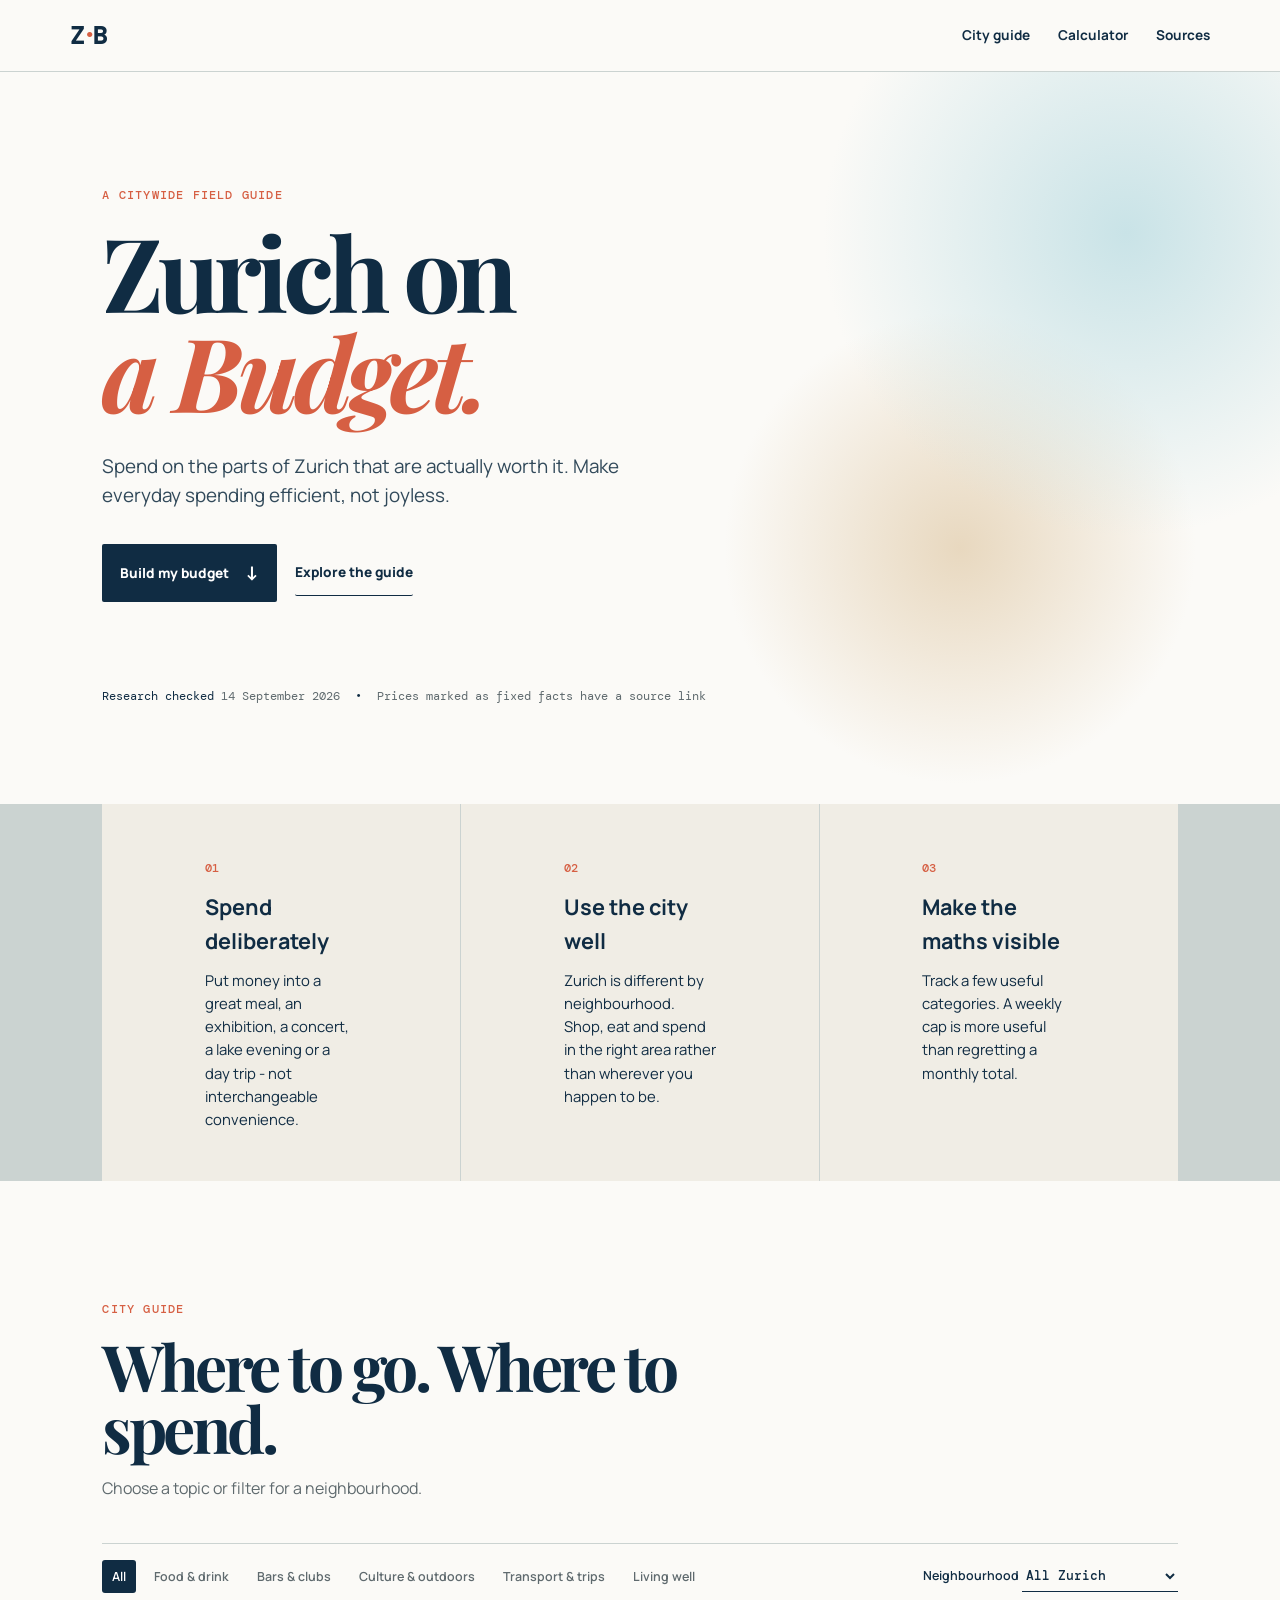
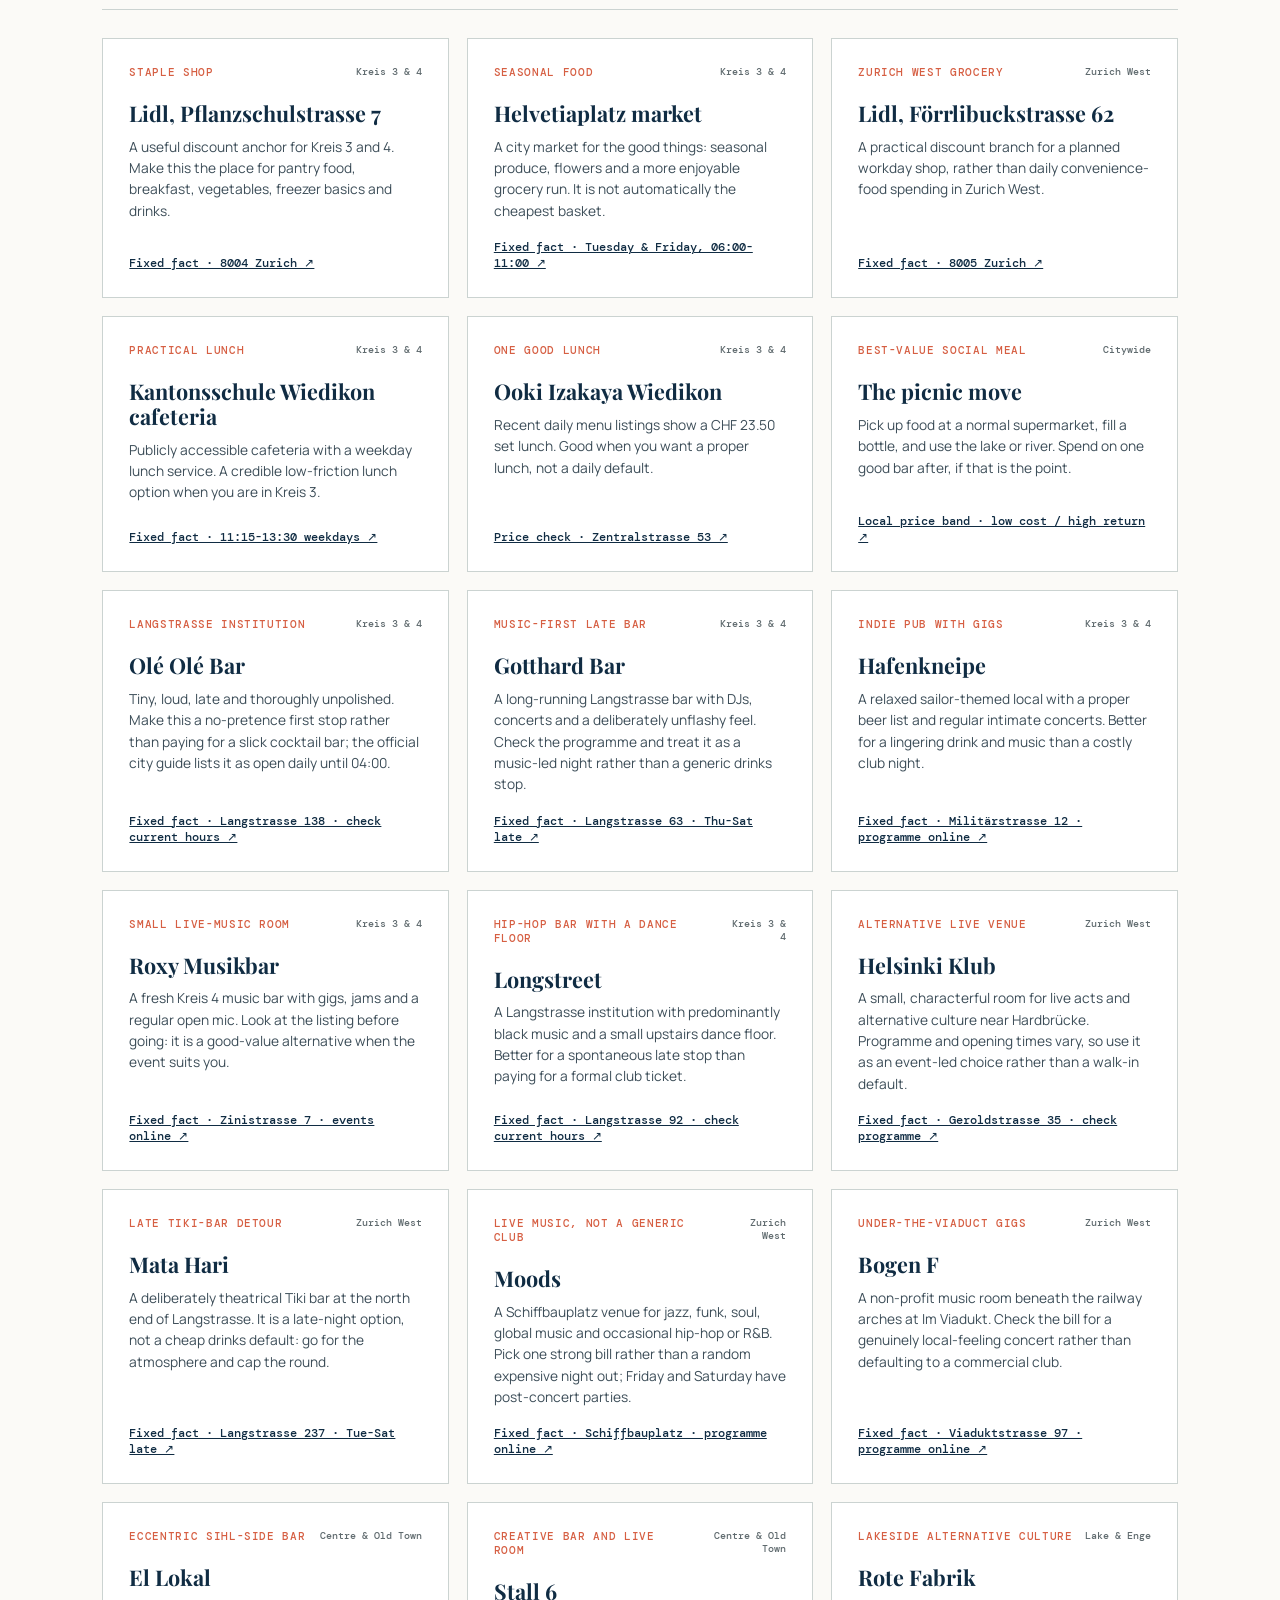
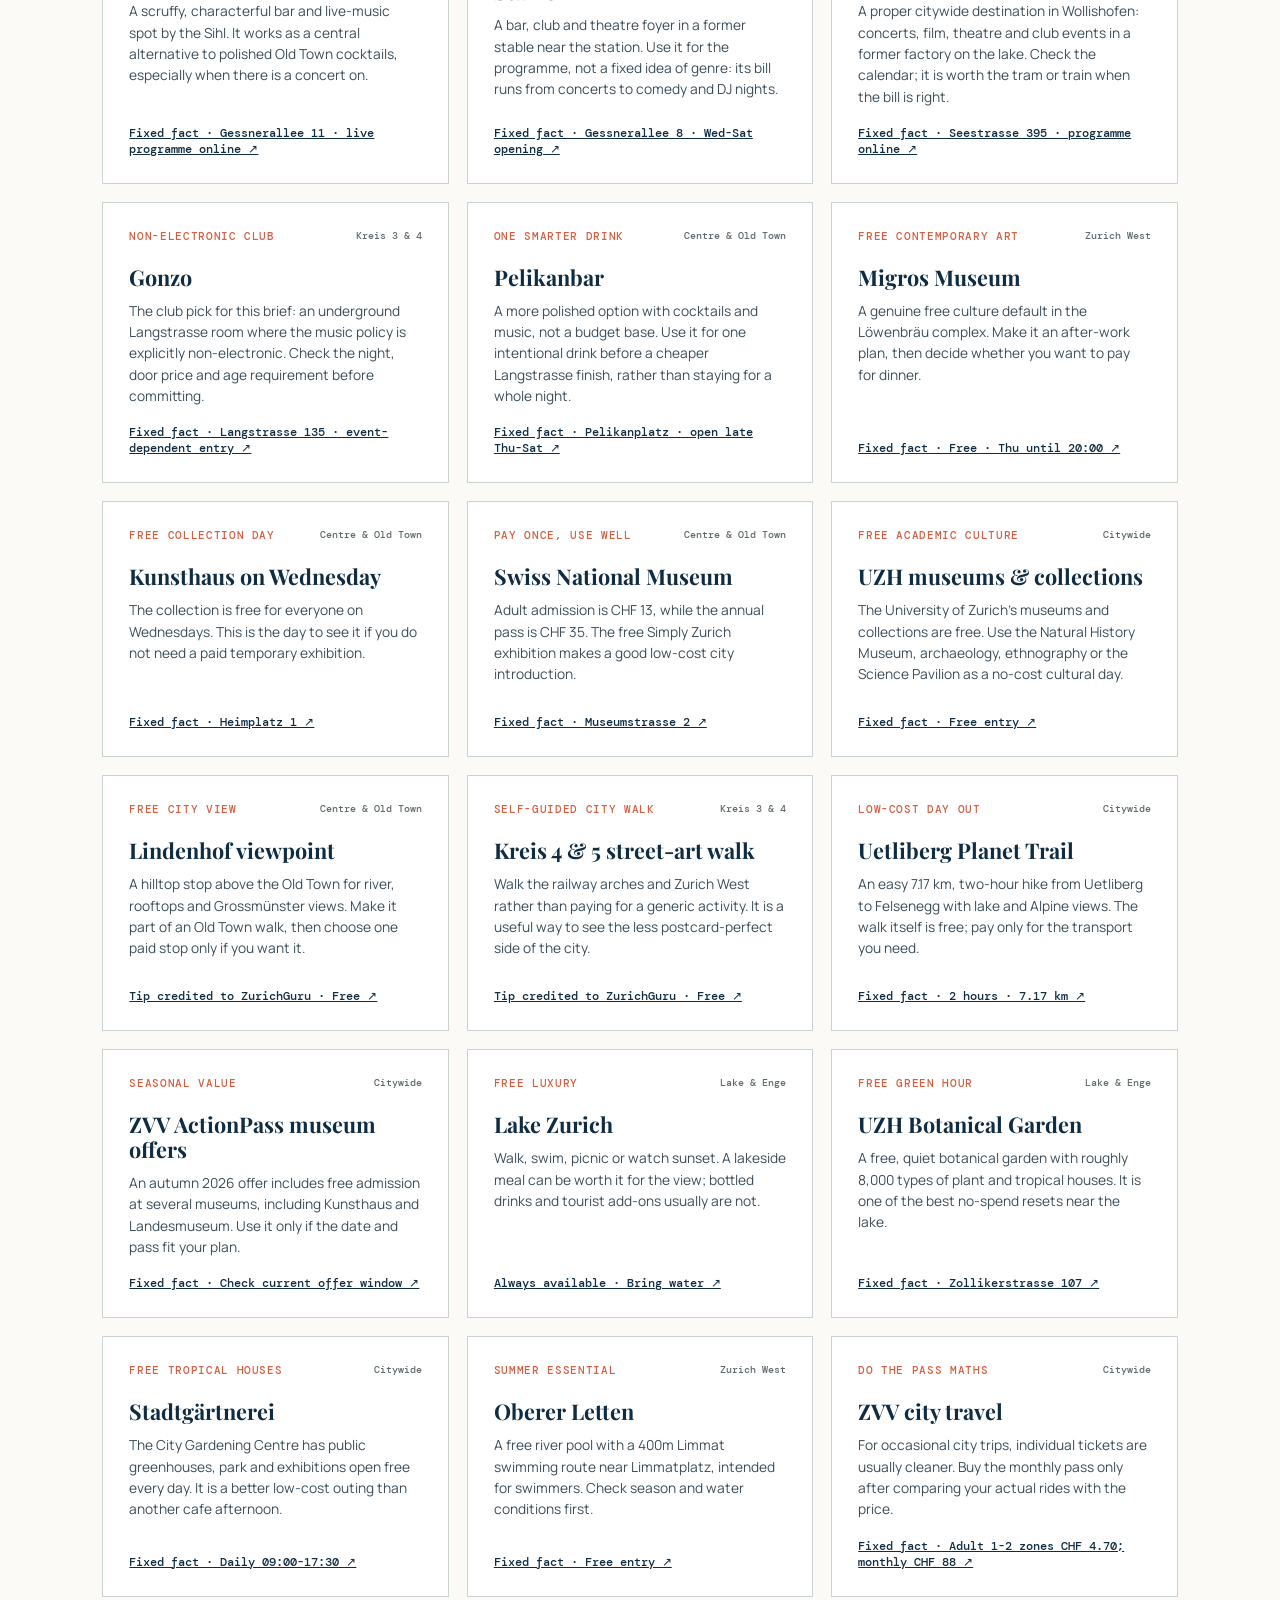
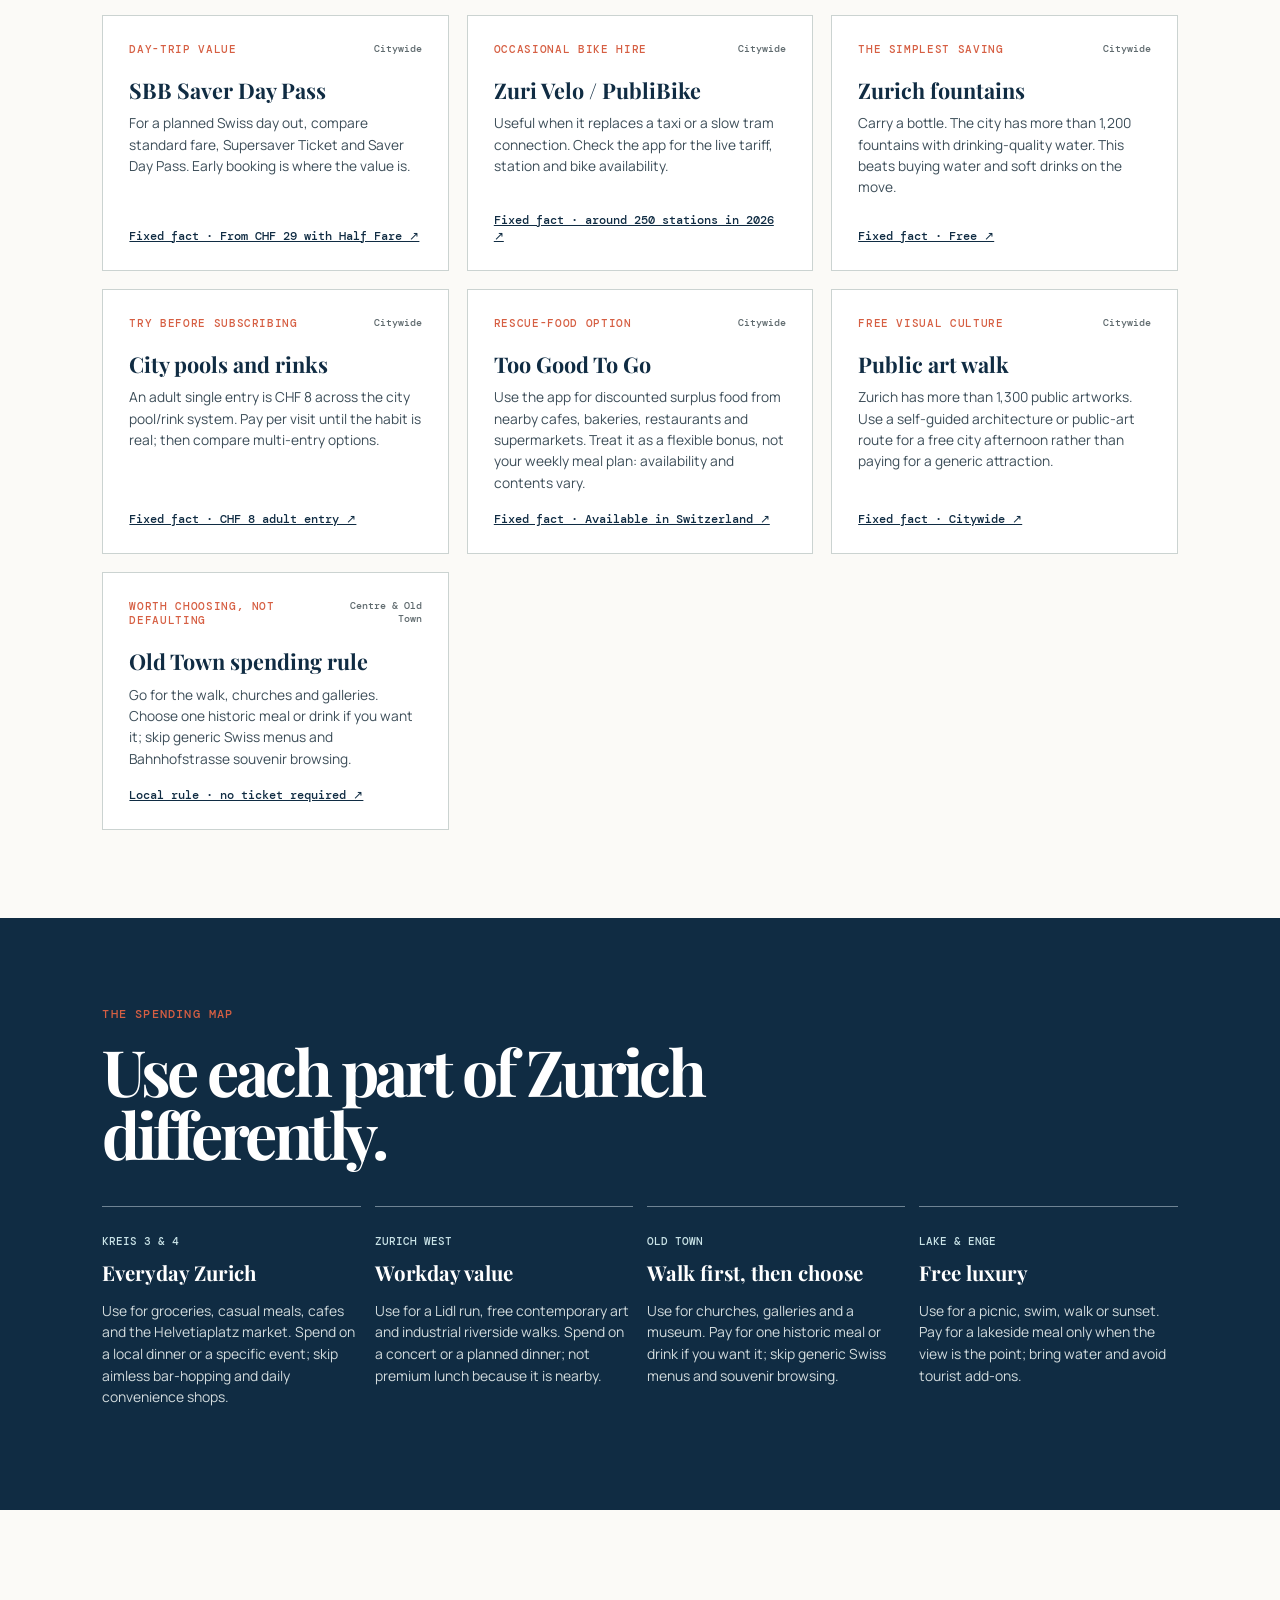
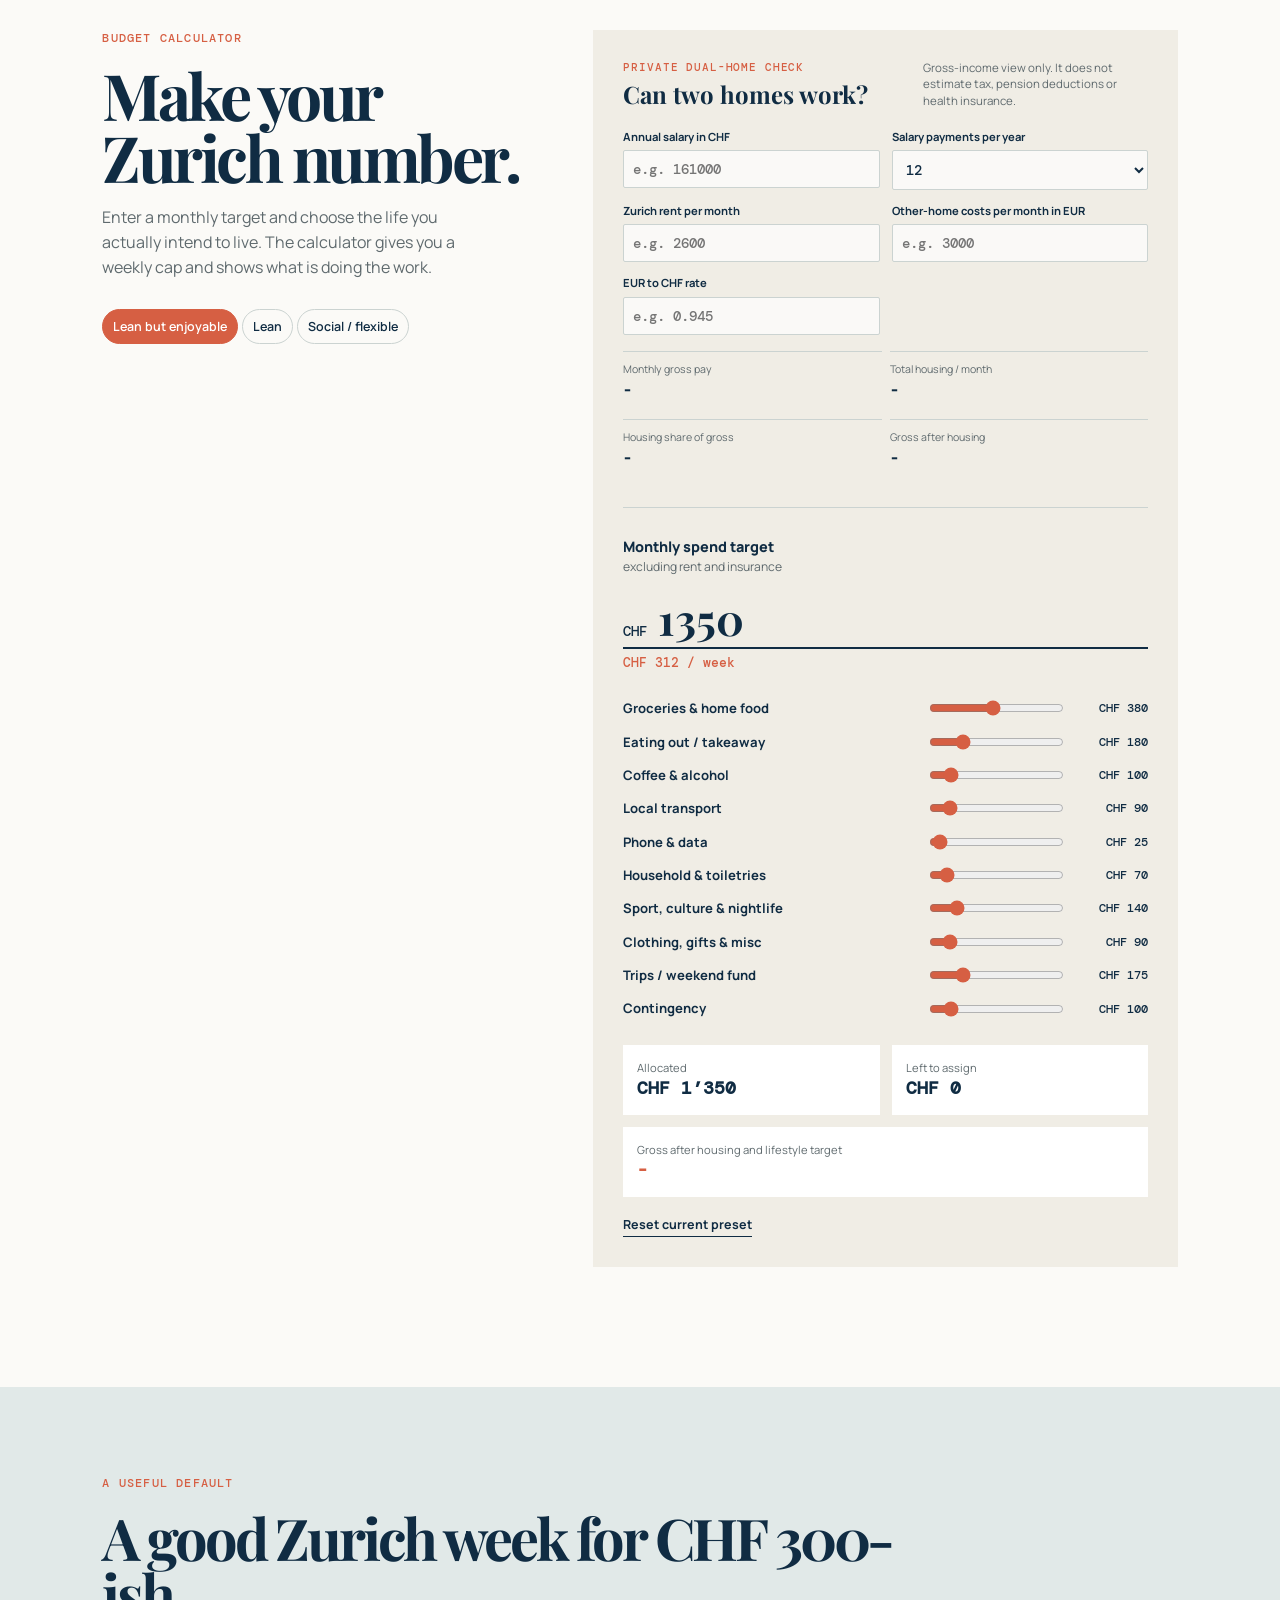
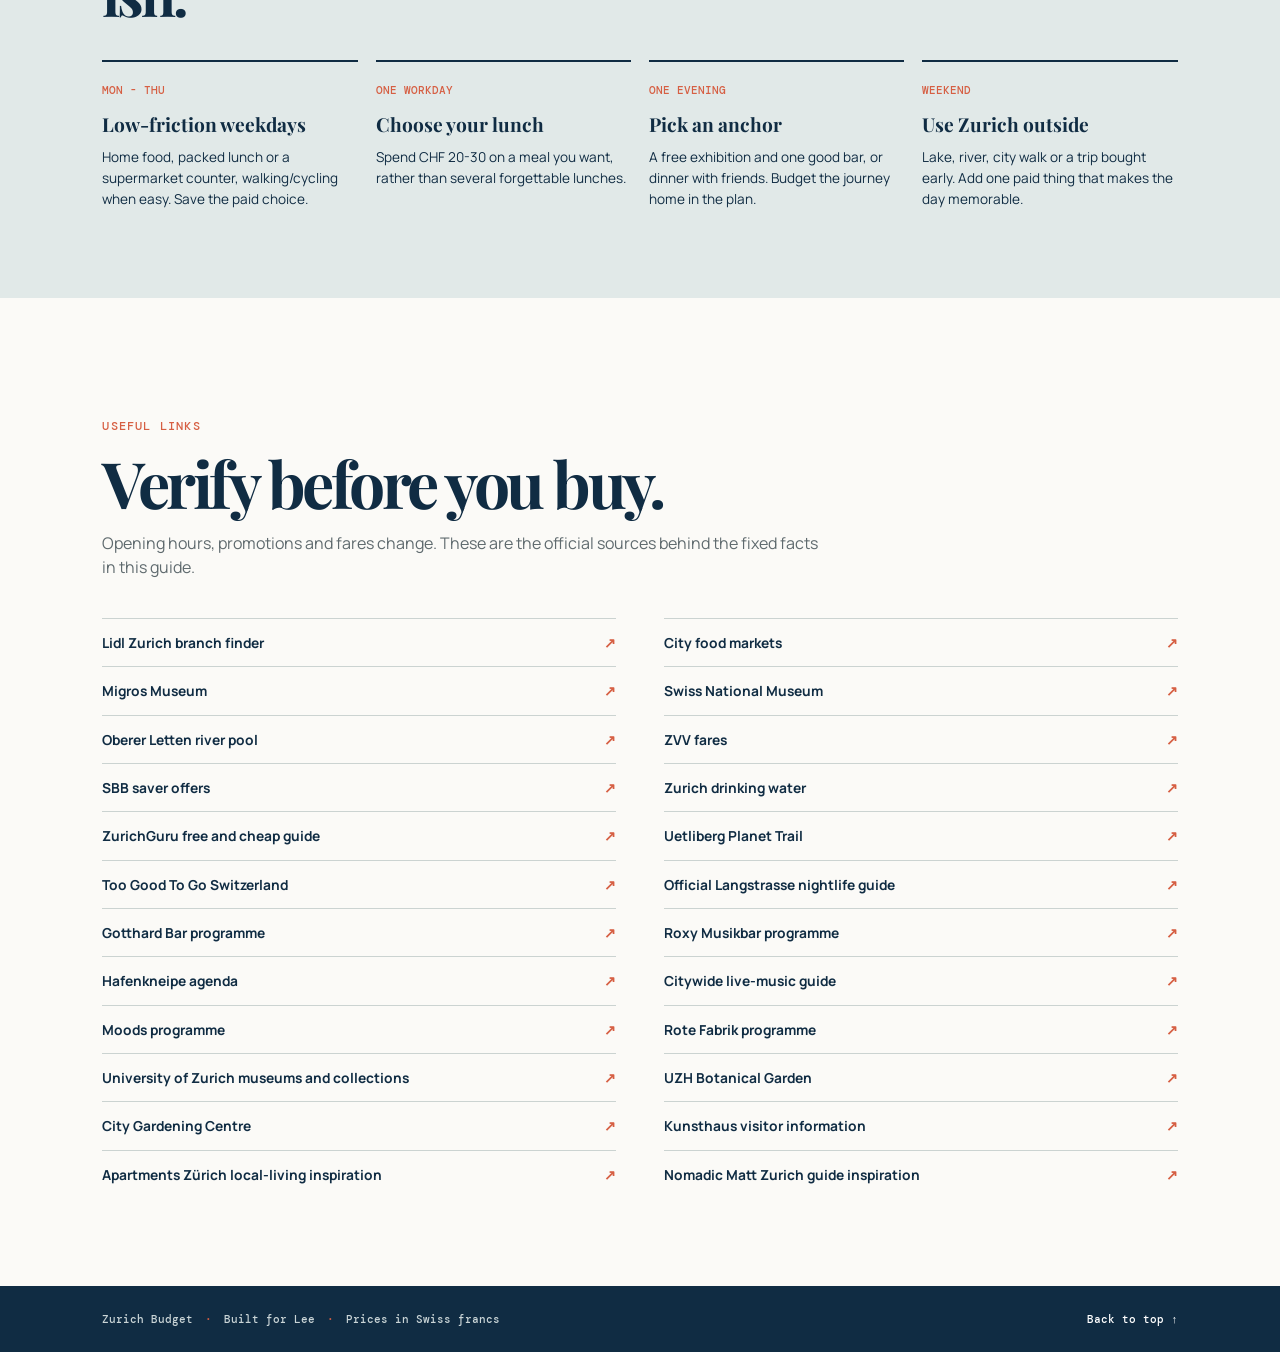
==== commit 5af91ee2: "Expand citywide nightlife guide" ====
--- a/index.html
+++ b/index.html
@@ -45,6 +45,7 @@
           <div class="topic-tabs" role="tablist" aria-label="Guide topics">
             <button class="tab active" data-topic="all" role="tab">All</button>
             <button class="tab" data-topic="food" role="tab">Food & drink</button>
+            <button class="tab" data-topic="nightlife" role="tab">Bars & clubs</button>
             <button class="tab" data-topic="culture" role="tab">Culture & outdoors</button>
             <button class="tab" data-topic="transport" role="tab">Transport & trips</button>
             <button class="tab" data-topic="life" role="tab">Living well</button>
@@ -109,6 +110,13 @@
           <li><a href="https://zurichguru.com/guide/free-and-cheap-things-to-do-in-zurich/" target="_blank" rel="noreferrer">ZurichGuru free and cheap guide <span>↗</span></a></li>
           <li><a href="https://www.zuerich.com/en/visit/nature/planet-trail-hike-from-uetliberg-to-felsenegg" target="_blank" rel="noreferrer">Uetliberg Planet Trail <span>↗</span></a></li>
           <li><a href="https://www.toogoodtogo.com/de-ch" target="_blank" rel="noreferrer">Too Good To Go Switzerland <span>↗</span></a></li>
+          <li><a href="https://www.zuerich.com/en/events-nightlife/langstrasse" target="_blank" rel="noreferrer">Official Langstrasse nightlife guide <span>↗</span></a></li>
+          <li><a href="https://www.gotthard-bar.ch/" target="_blank" rel="noreferrer">Gotthard Bar programme <span>↗</span></a></li>
+          <li><a href="https://www.roxymusikbar.ch/" target="_blank" rel="noreferrer">Roxy Musikbar programme <span>↗</span></a></li>
+          <li><a href="https://hafenkneipe.info/agenda/" target="_blank" rel="noreferrer">Hafenkneipe agenda <span>↗</span></a></li>
+          <li><a href="https://www.zuerich.com/en/events-nightlife/live-music" target="_blank" rel="noreferrer">Citywide live-music guide <span>↗</span></a></li>
+          <li><a href="https://moods.ch/" target="_blank" rel="noreferrer">Moods programme <span>↗</span></a></li>
+          <li><a href="https://rotefabrik.ch/" target="_blank" rel="noreferrer">Rote Fabrik programme <span>↗</span></a></li>
           <li><a href="https://www.uzh.ch/en/explore/museums.html" target="_blank" rel="noreferrer">University of Zurich museums and collections <span>↗</span></a></li>
           <li><a href="https://www.uzh.ch/en/explore/museums/botanischer-garten.html" target="_blank" rel="noreferrer">UZH Botanical Garden <span>↗</span></a></li>
           <li><a href="https://www.stadt-zuerich.ch/stadtgaertnerei.html" target="_blank" rel="noreferrer">City Gardening Centre <span>↗</span></a></li>
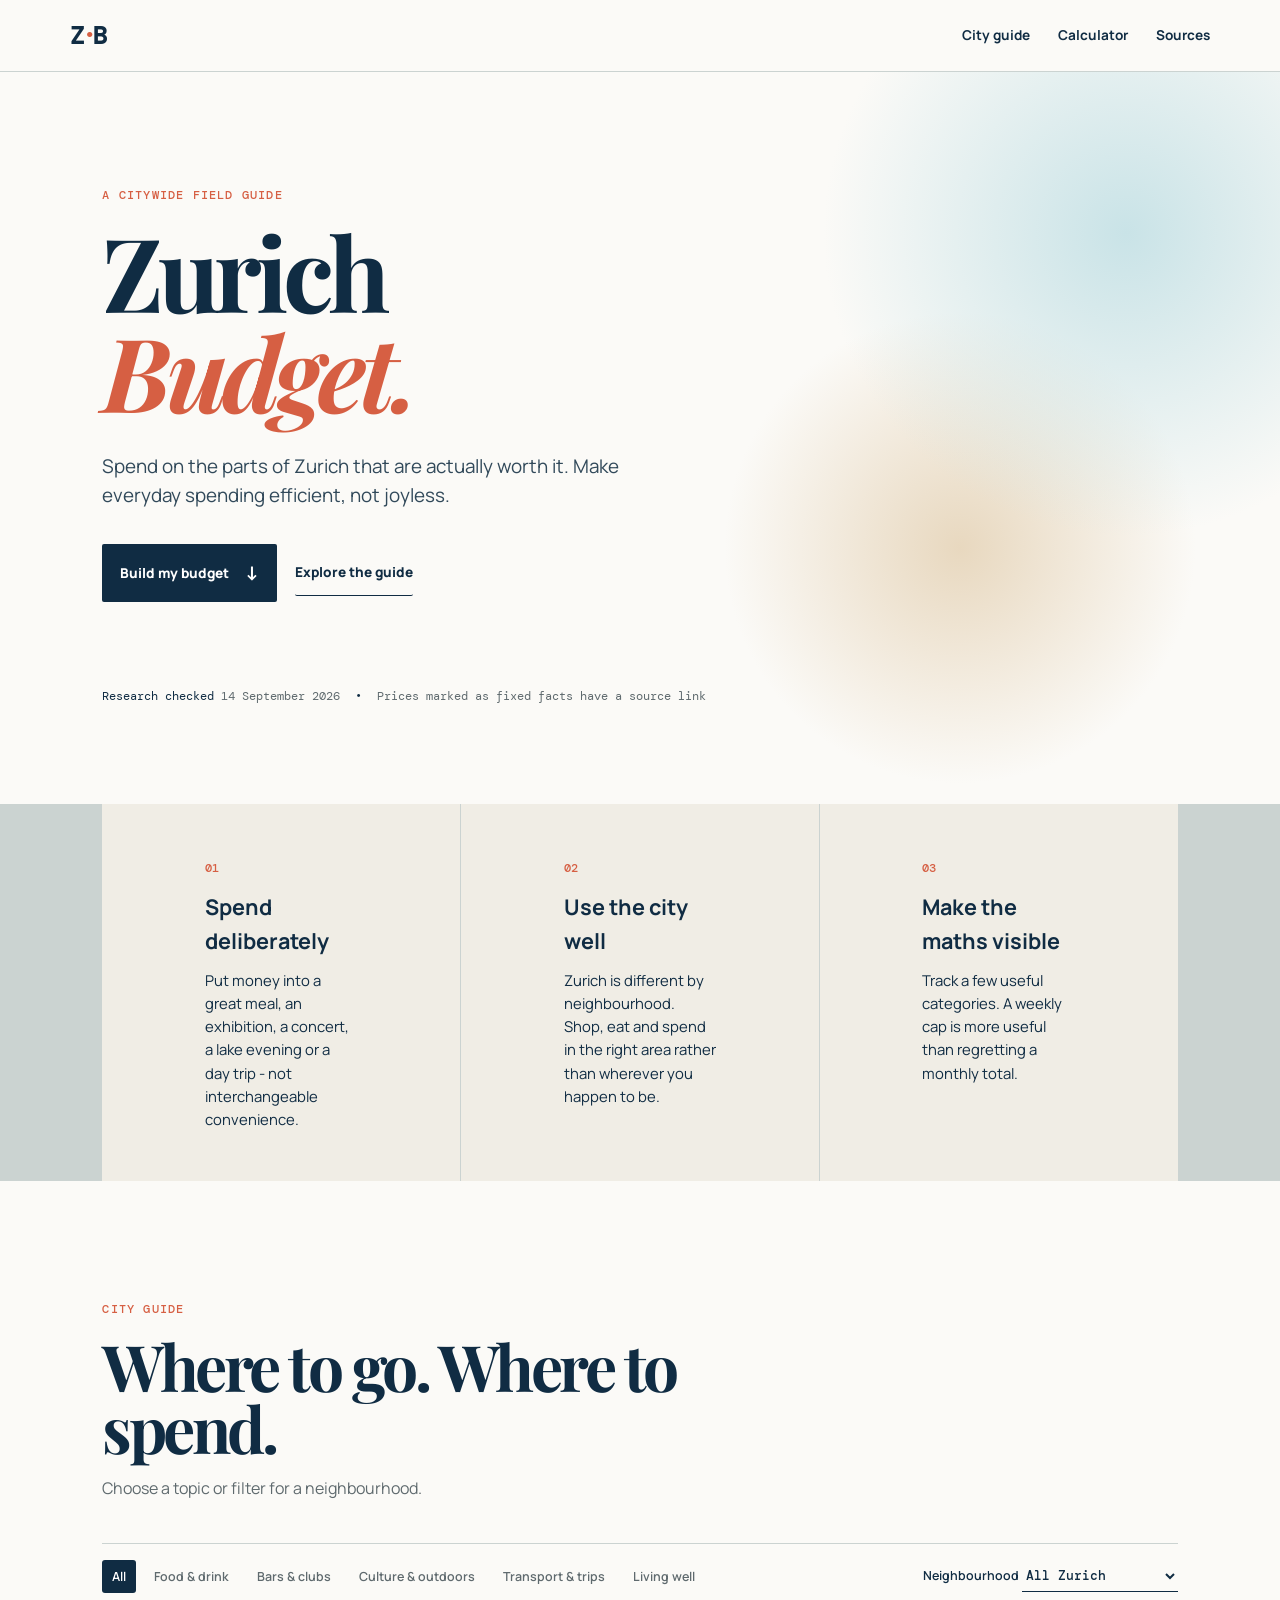
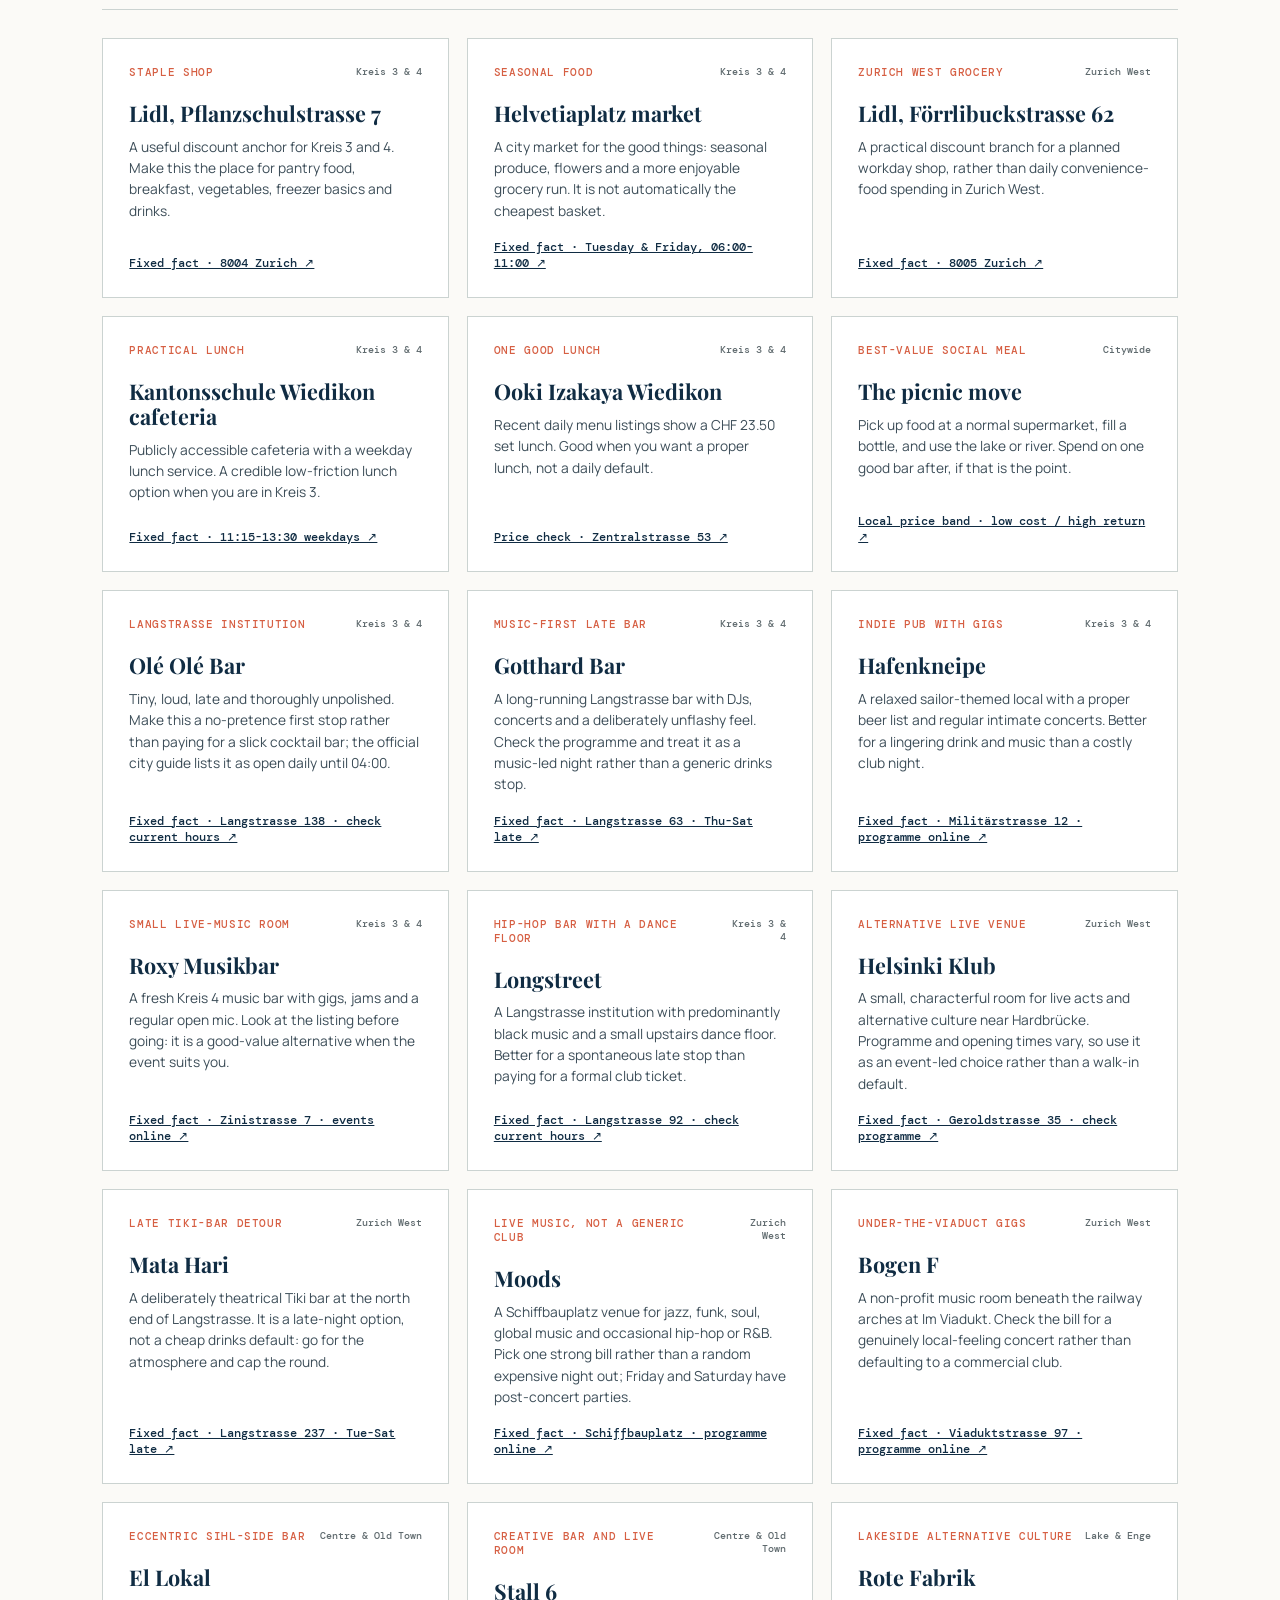
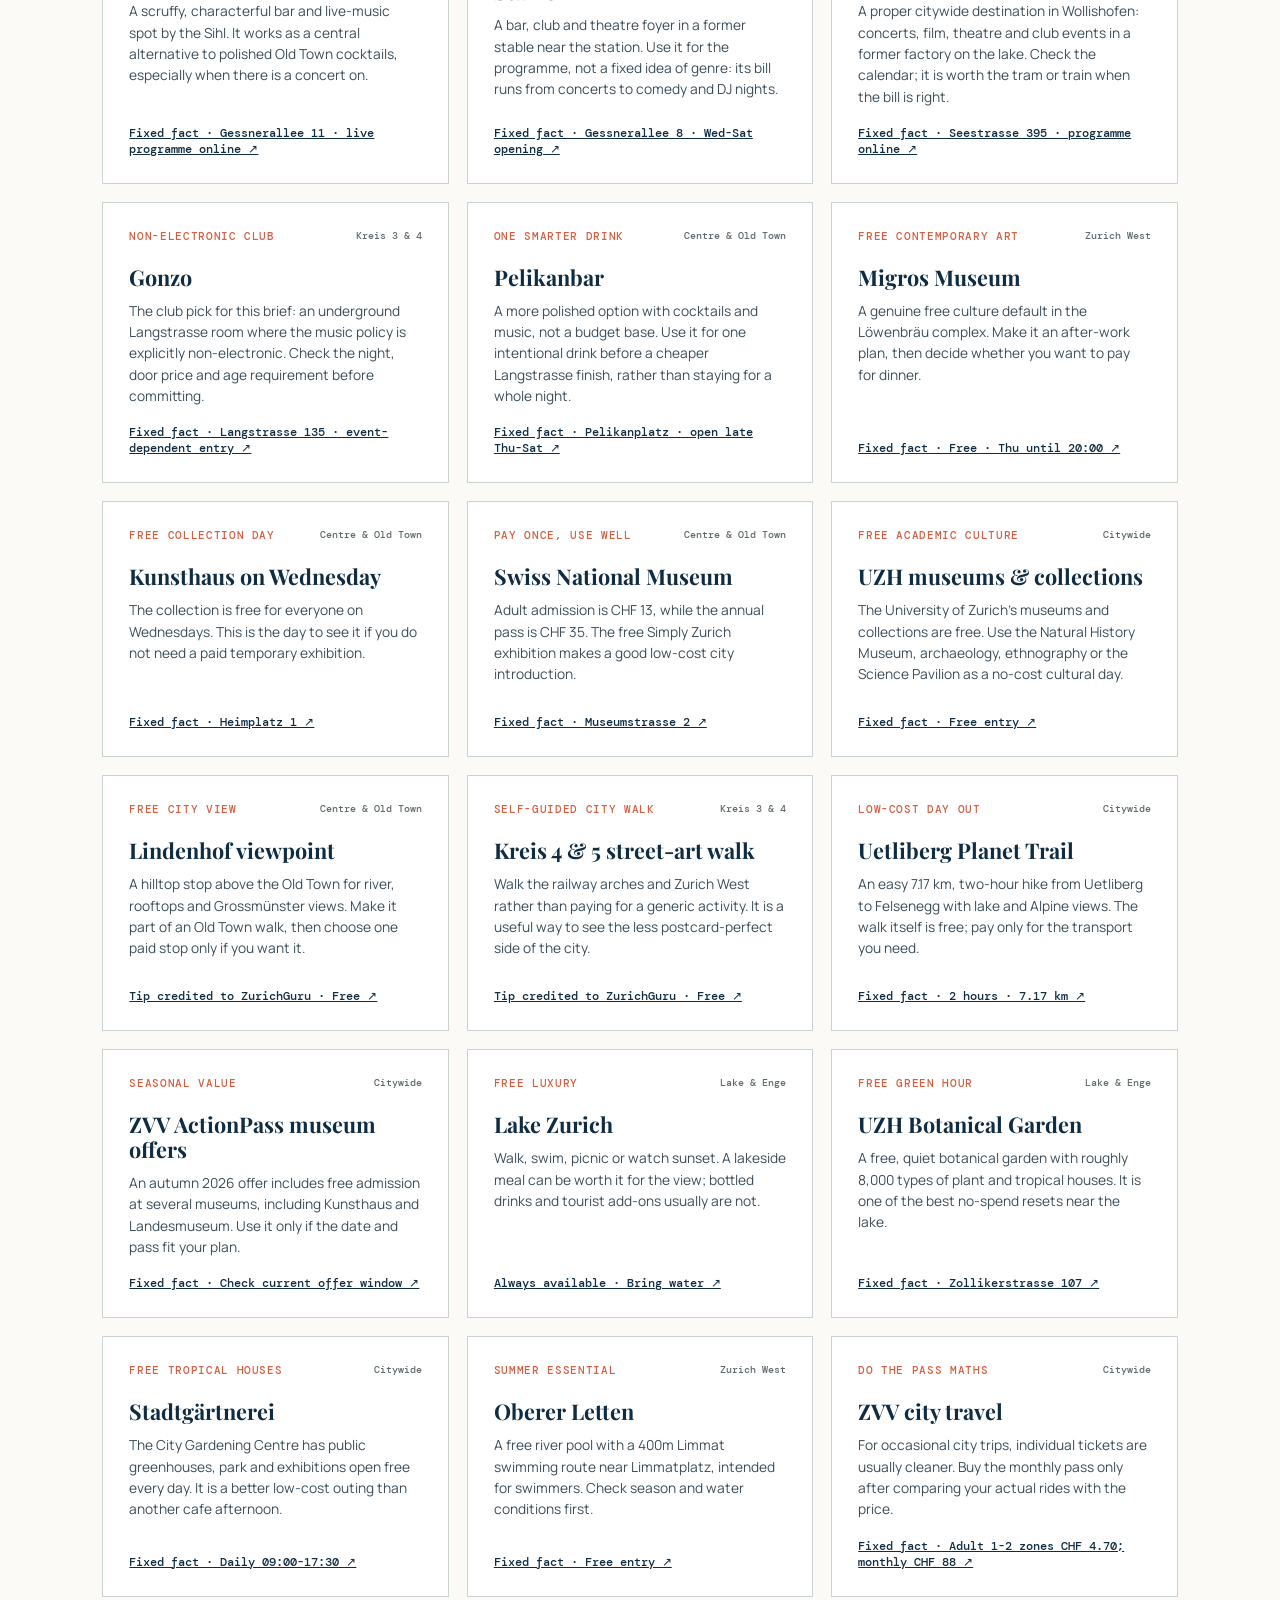
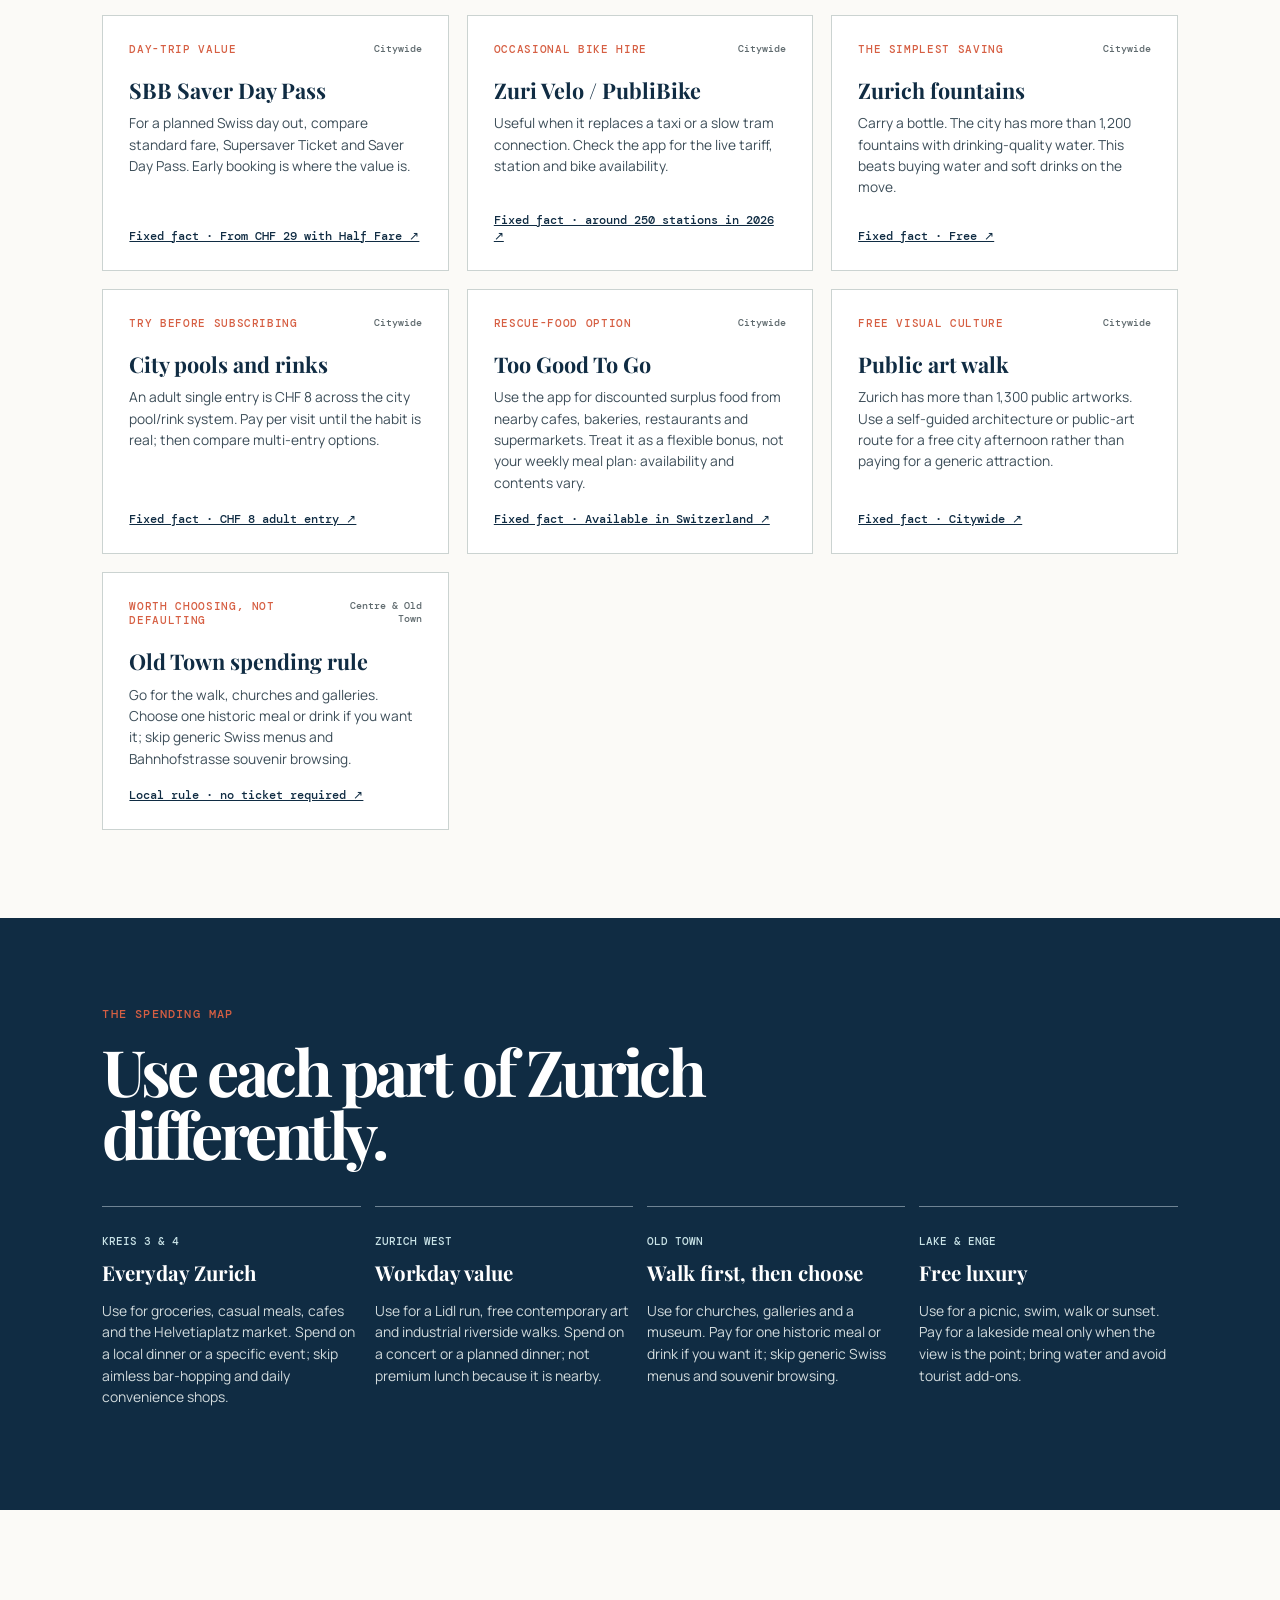
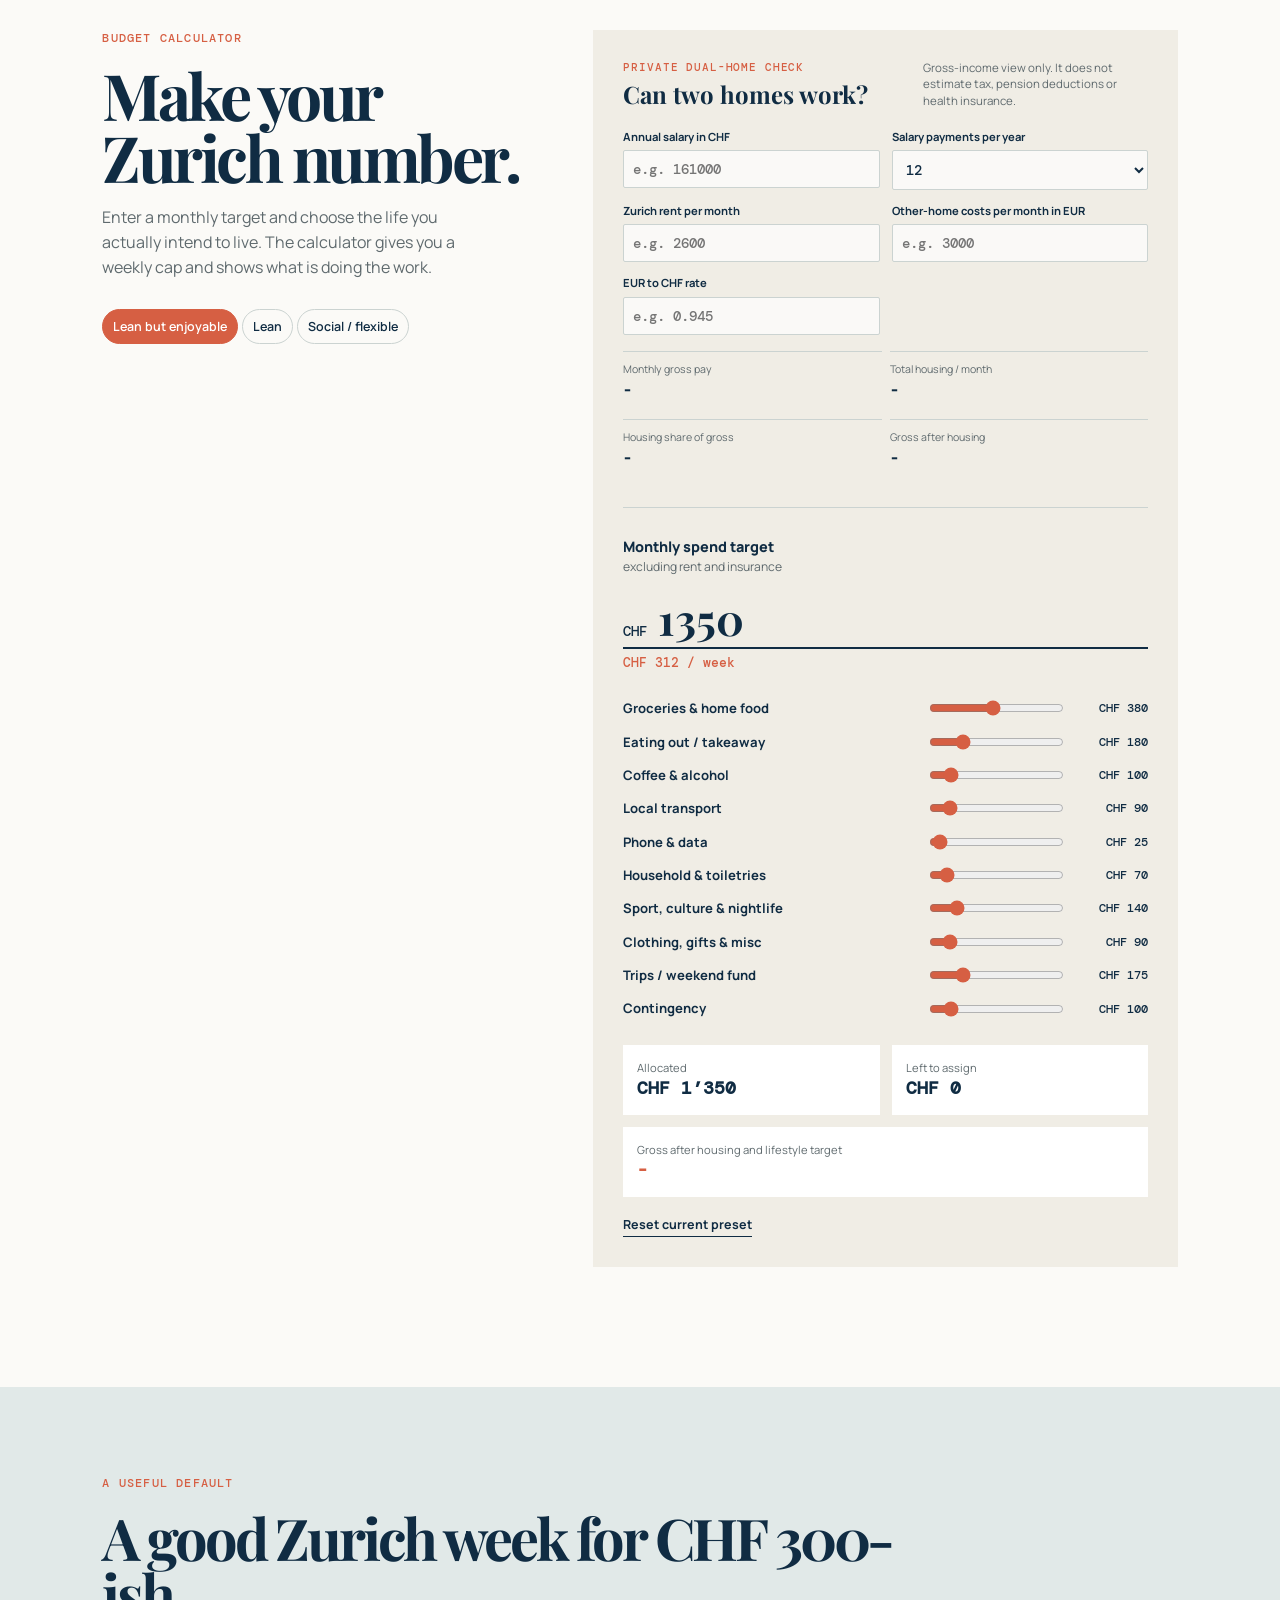
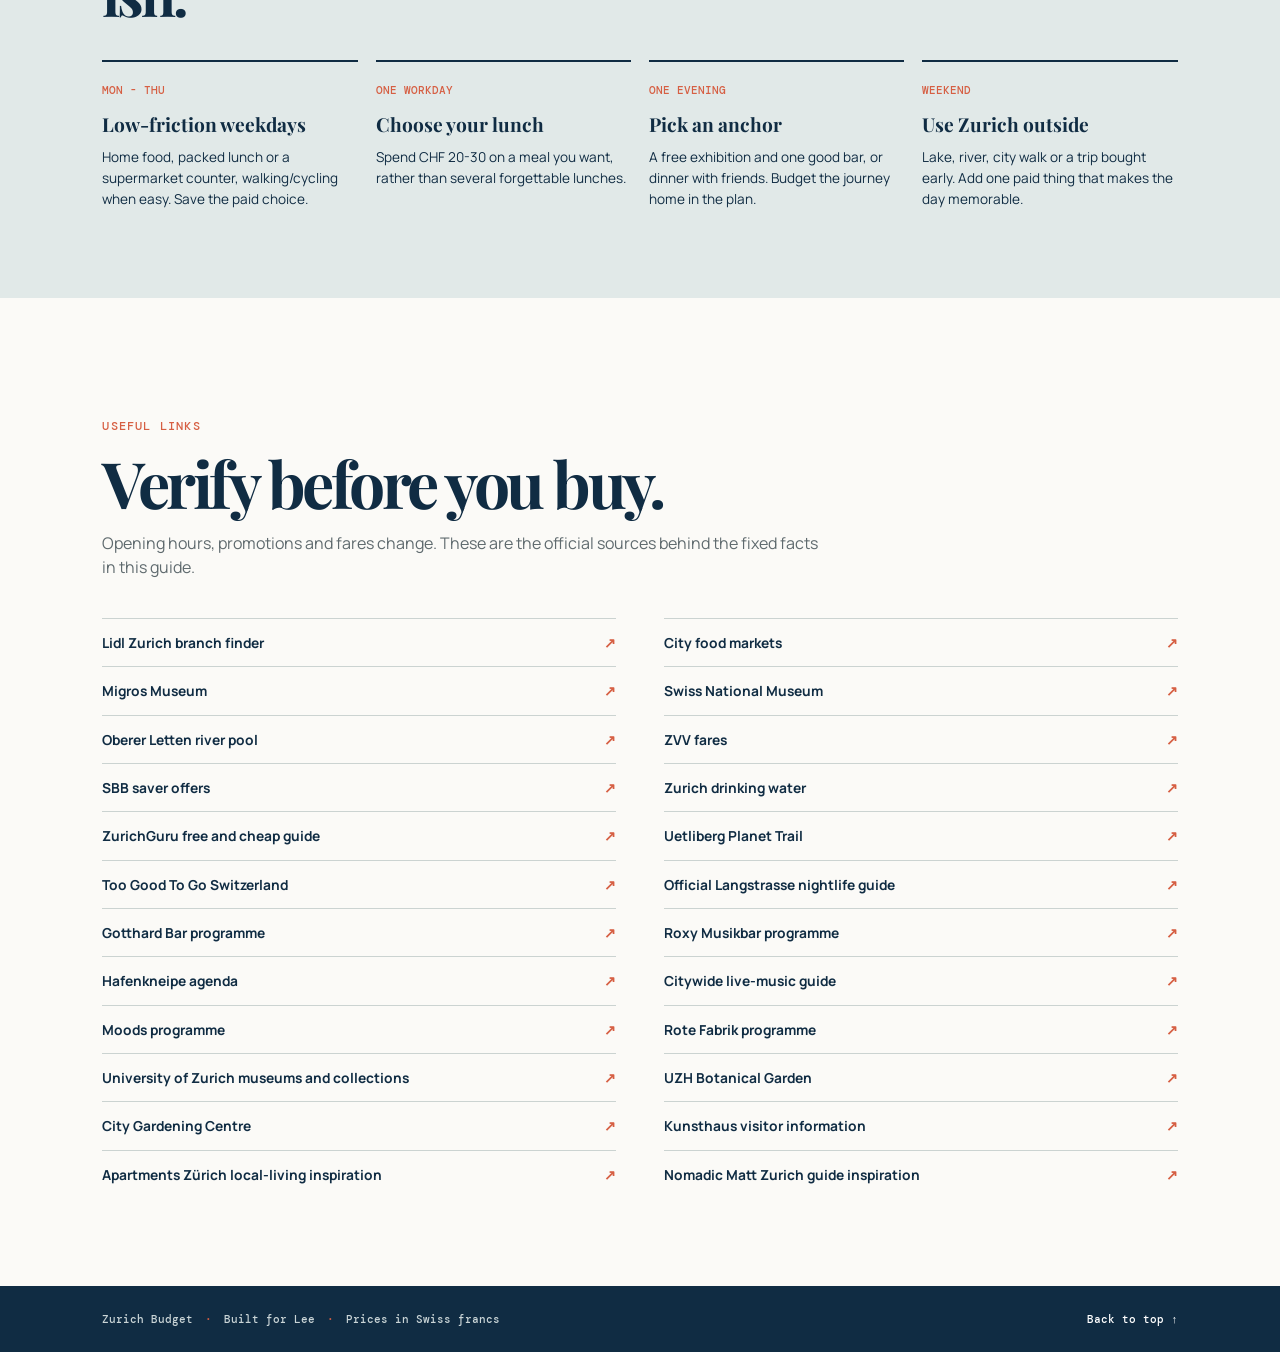
==== commit 95d68fc5: "Correct hero site title" ====
--- a/index.html
+++ b/index.html
@@ -24,7 +24,7 @@
     <main id="top">
       <section class="hero section">
         <p class="eyebrow">A citywide field guide</p>
-        <h1>Zurich on<br /><em>a Budget.</em></h1>
+        <h1>Zurich<br /><em>Budget.</em></h1>
         <p class="lede">Spend on the parts of Zurich that are actually worth it. Make everyday spending efficient, not joyless.</p>
         <div class="hero-actions">
           <a class="button button-primary" href="#calculator">Build my budget <span>↓</span></a>
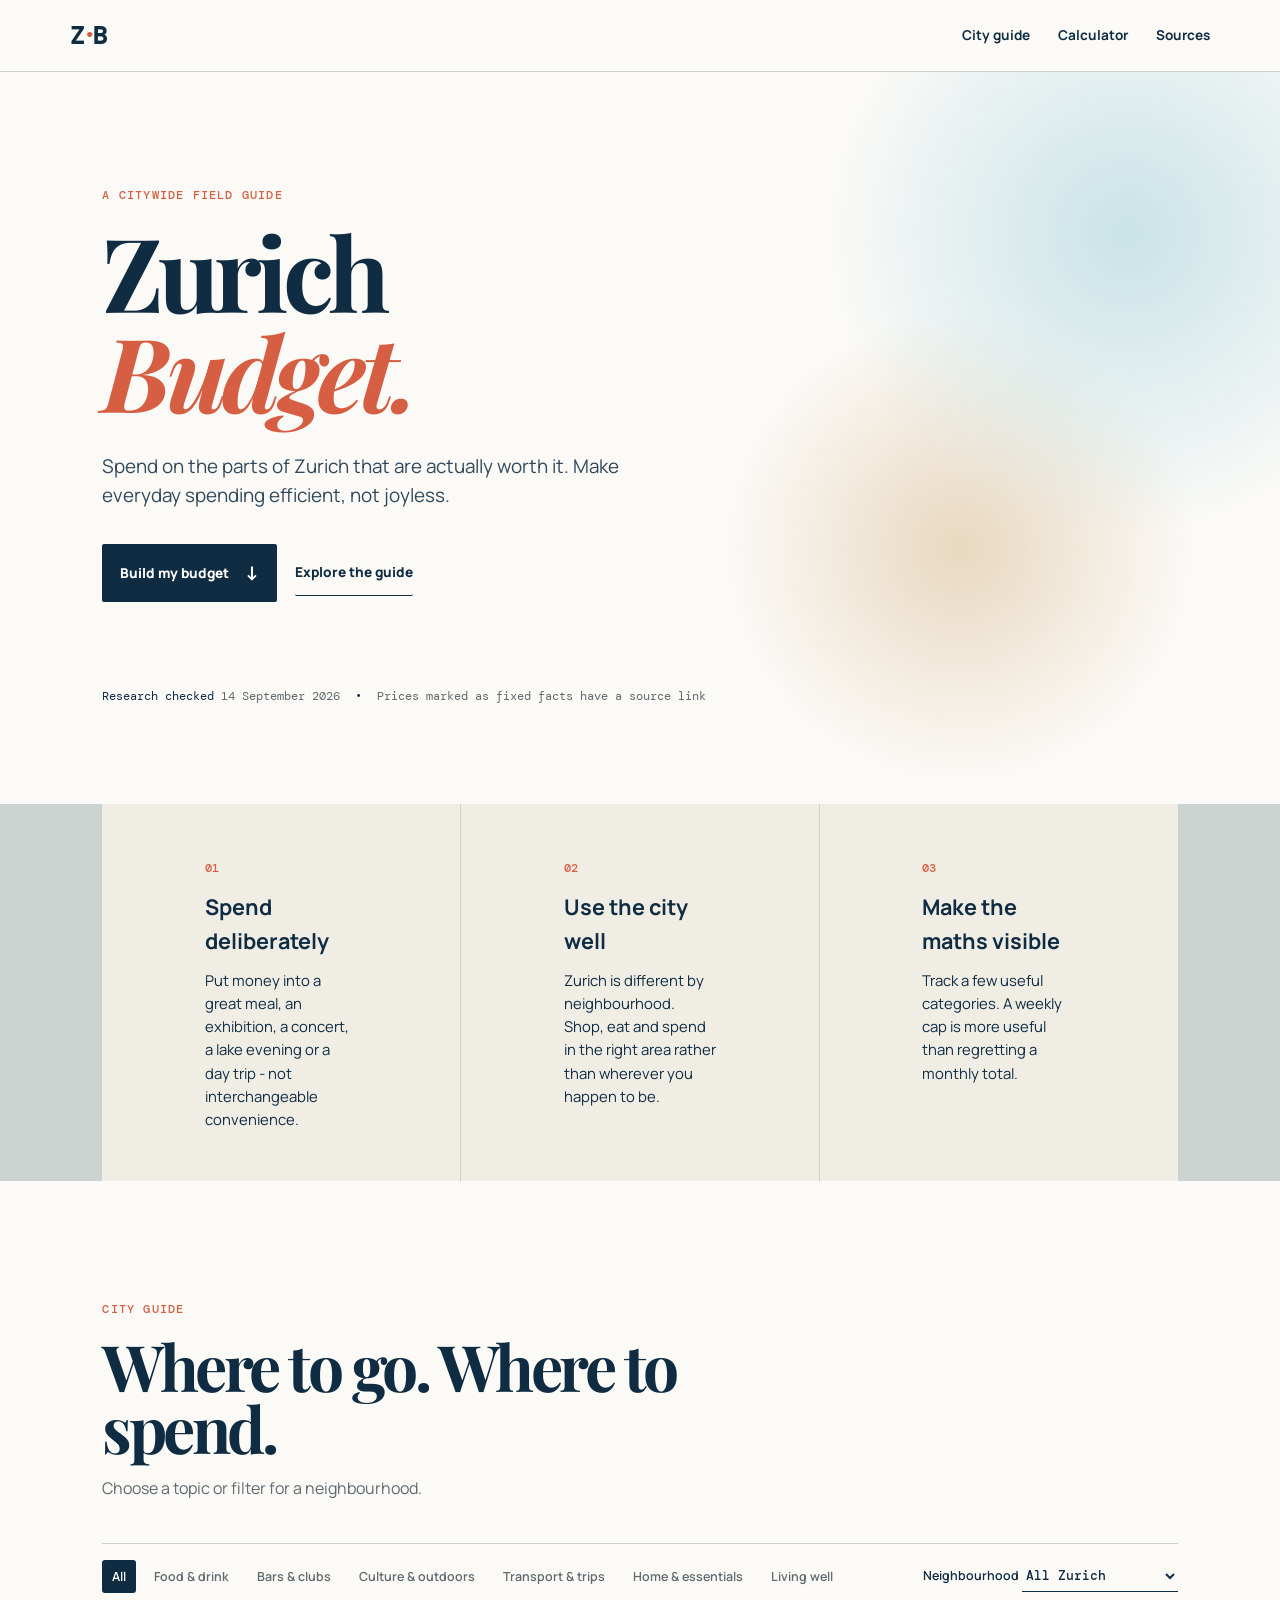
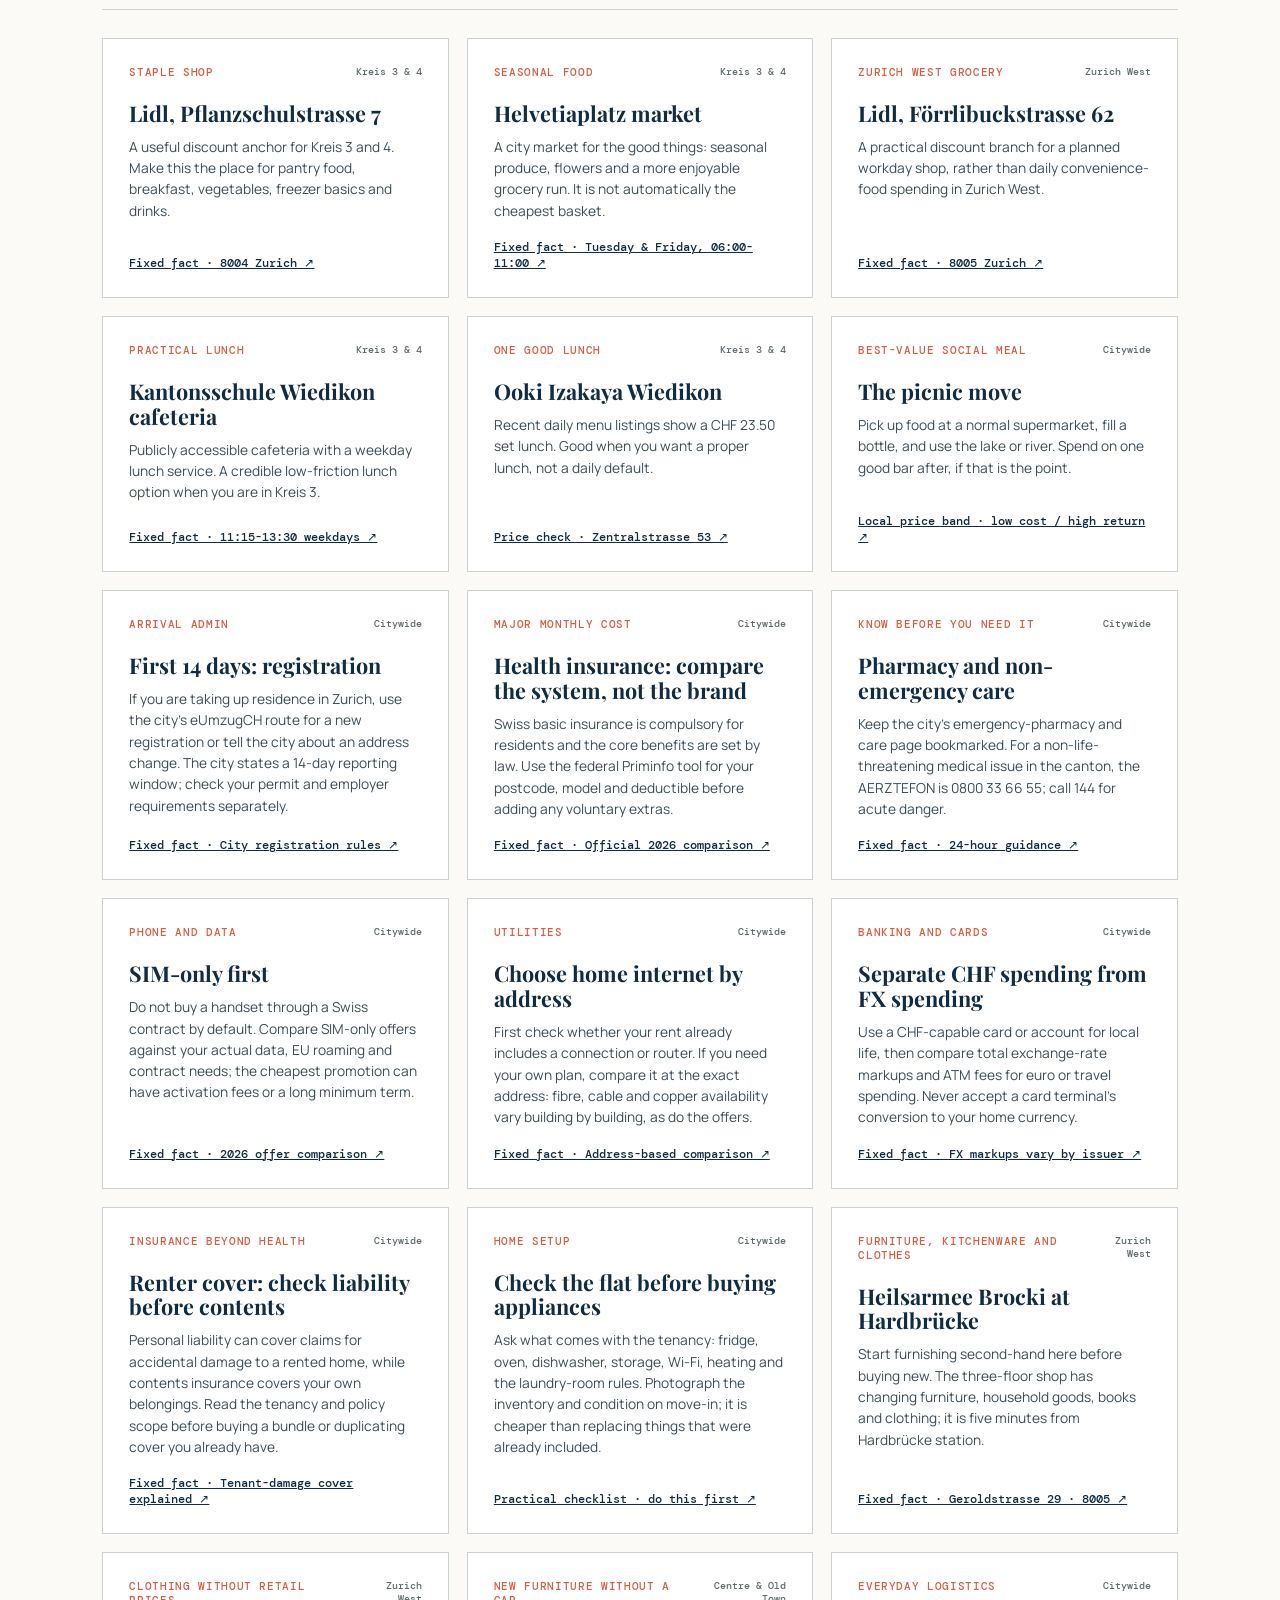
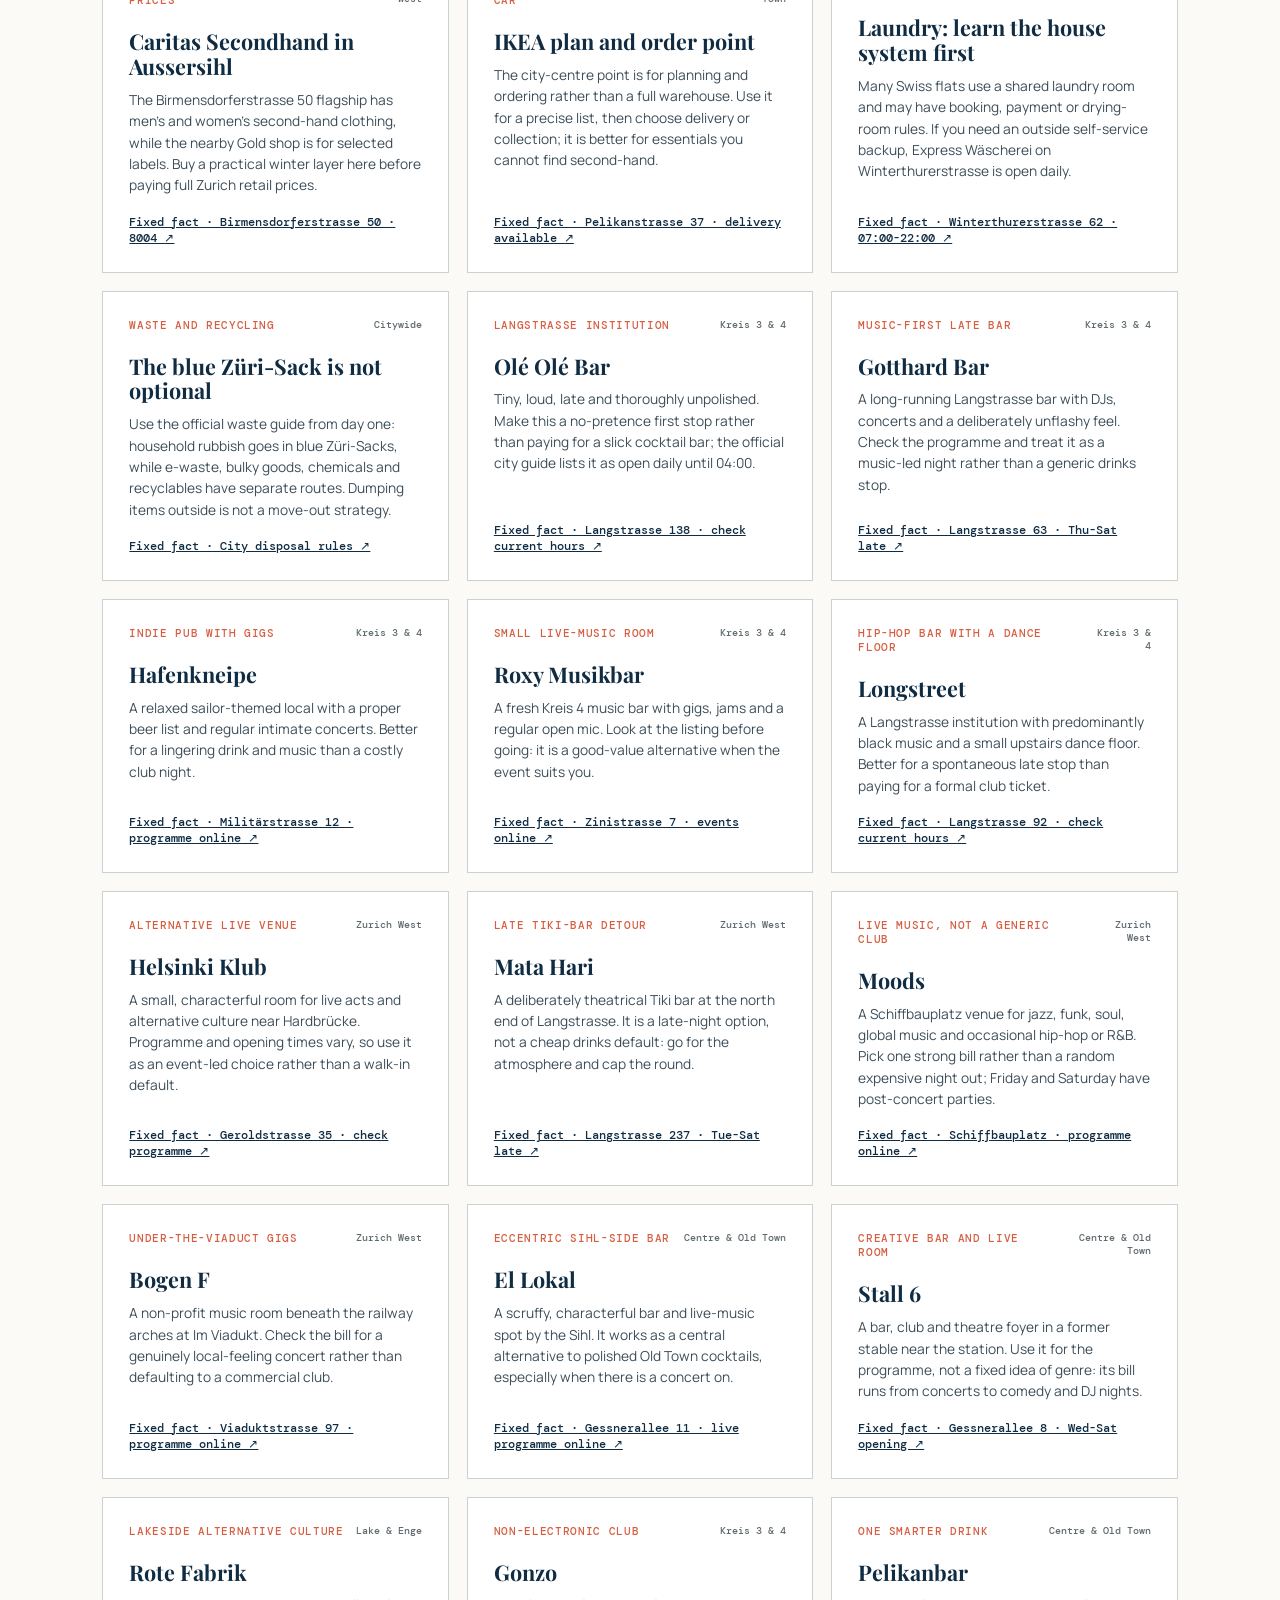
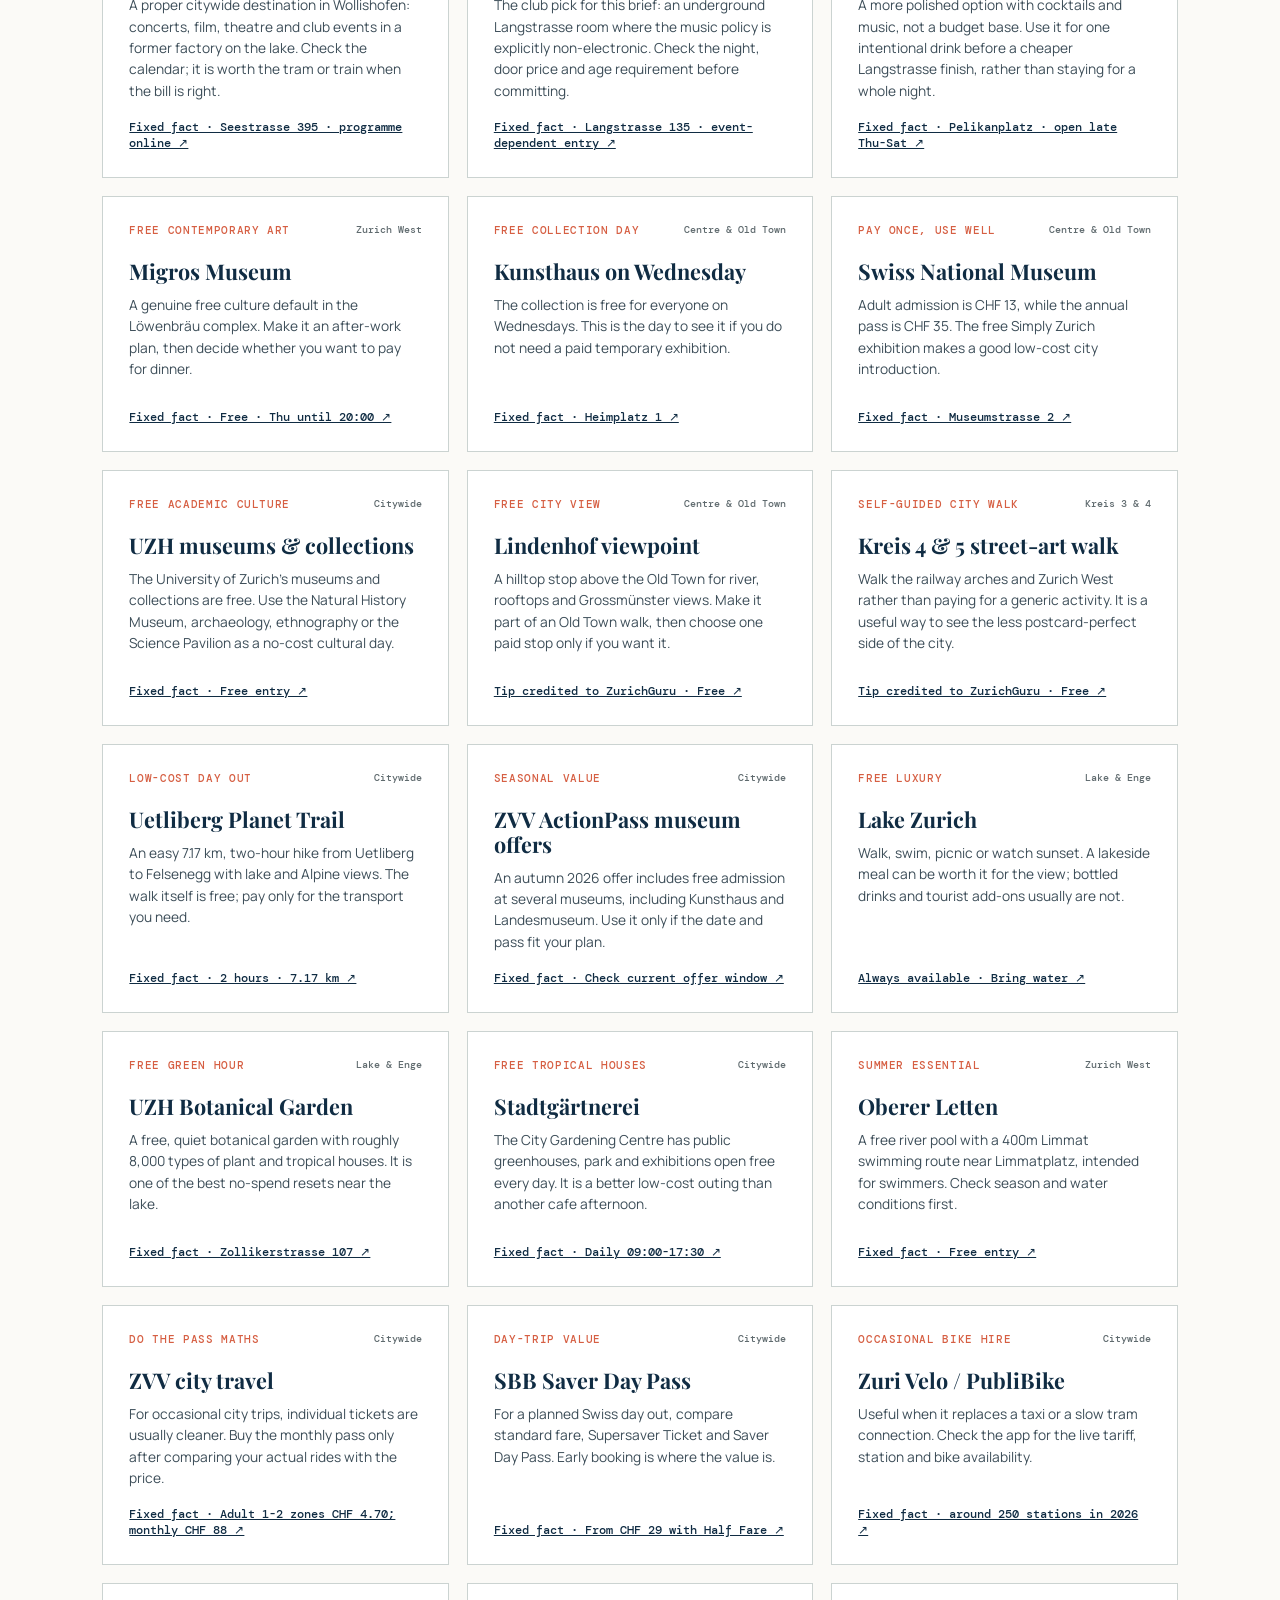
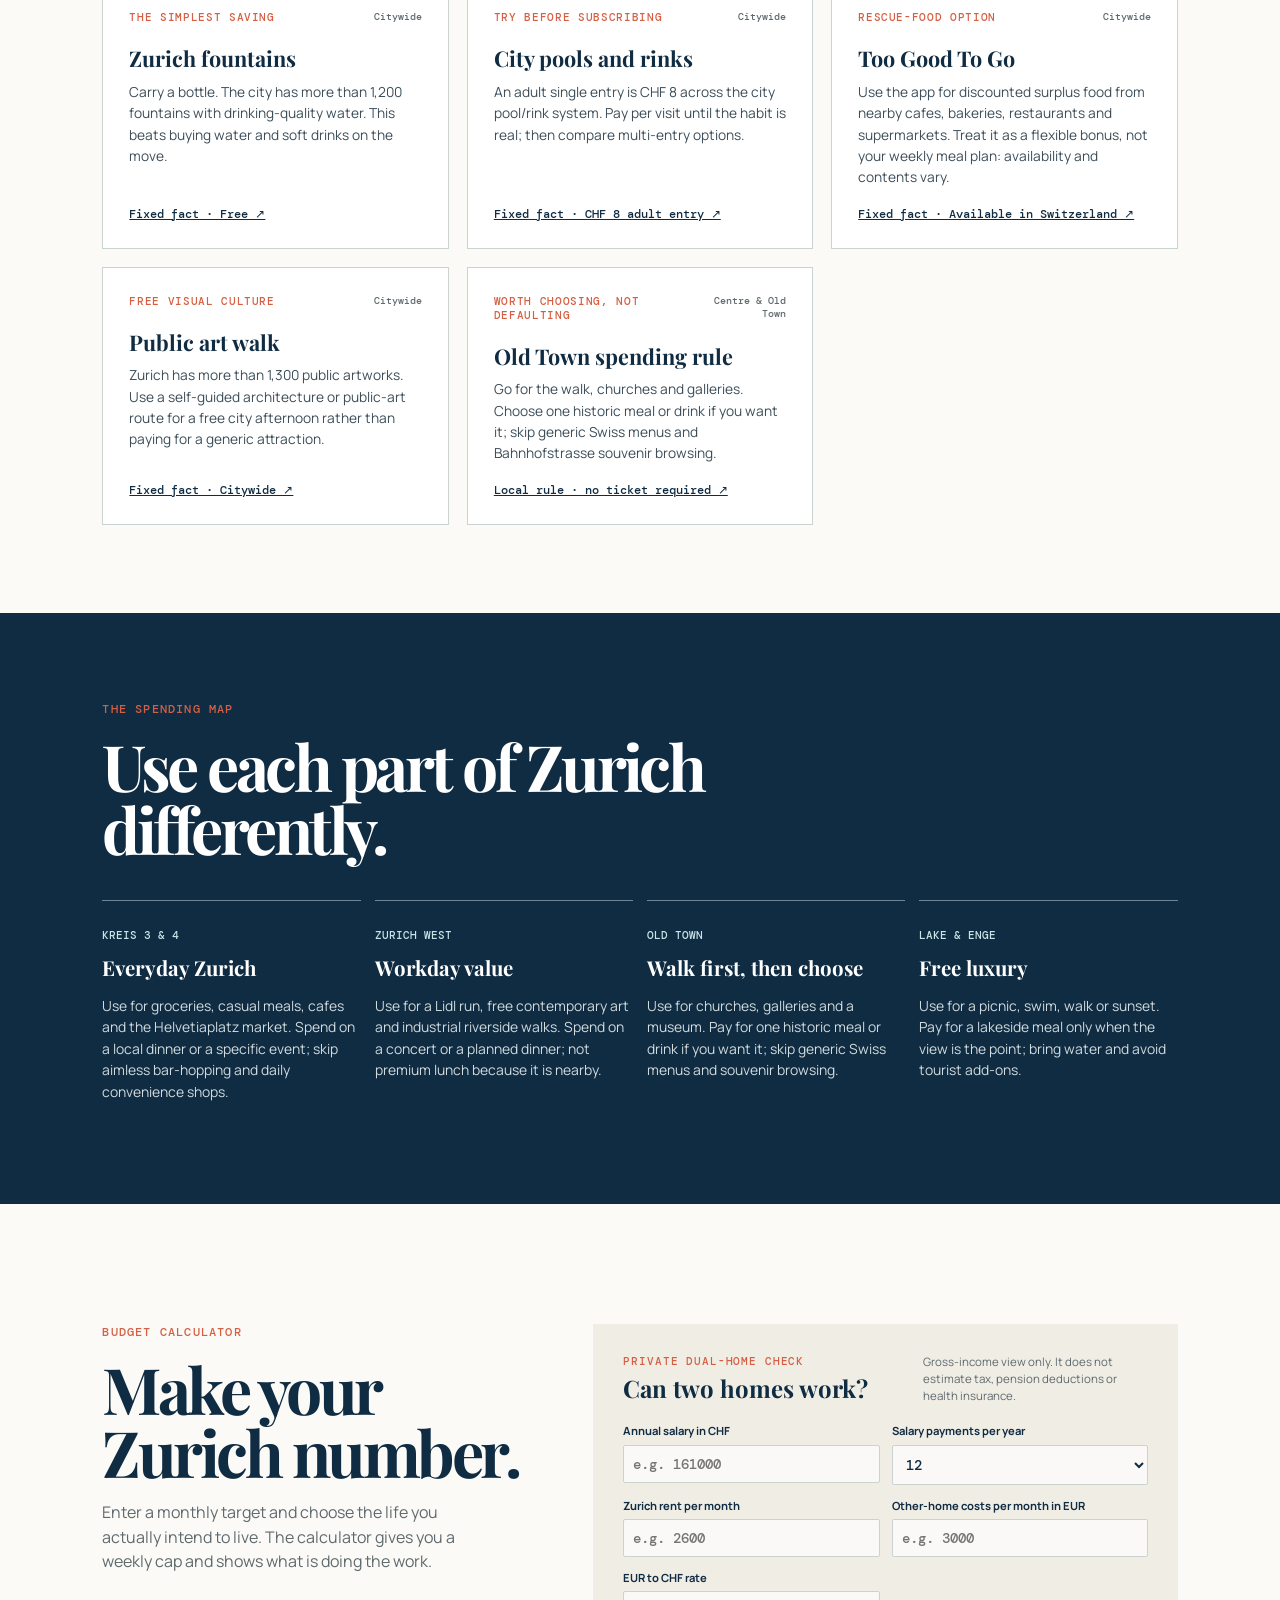
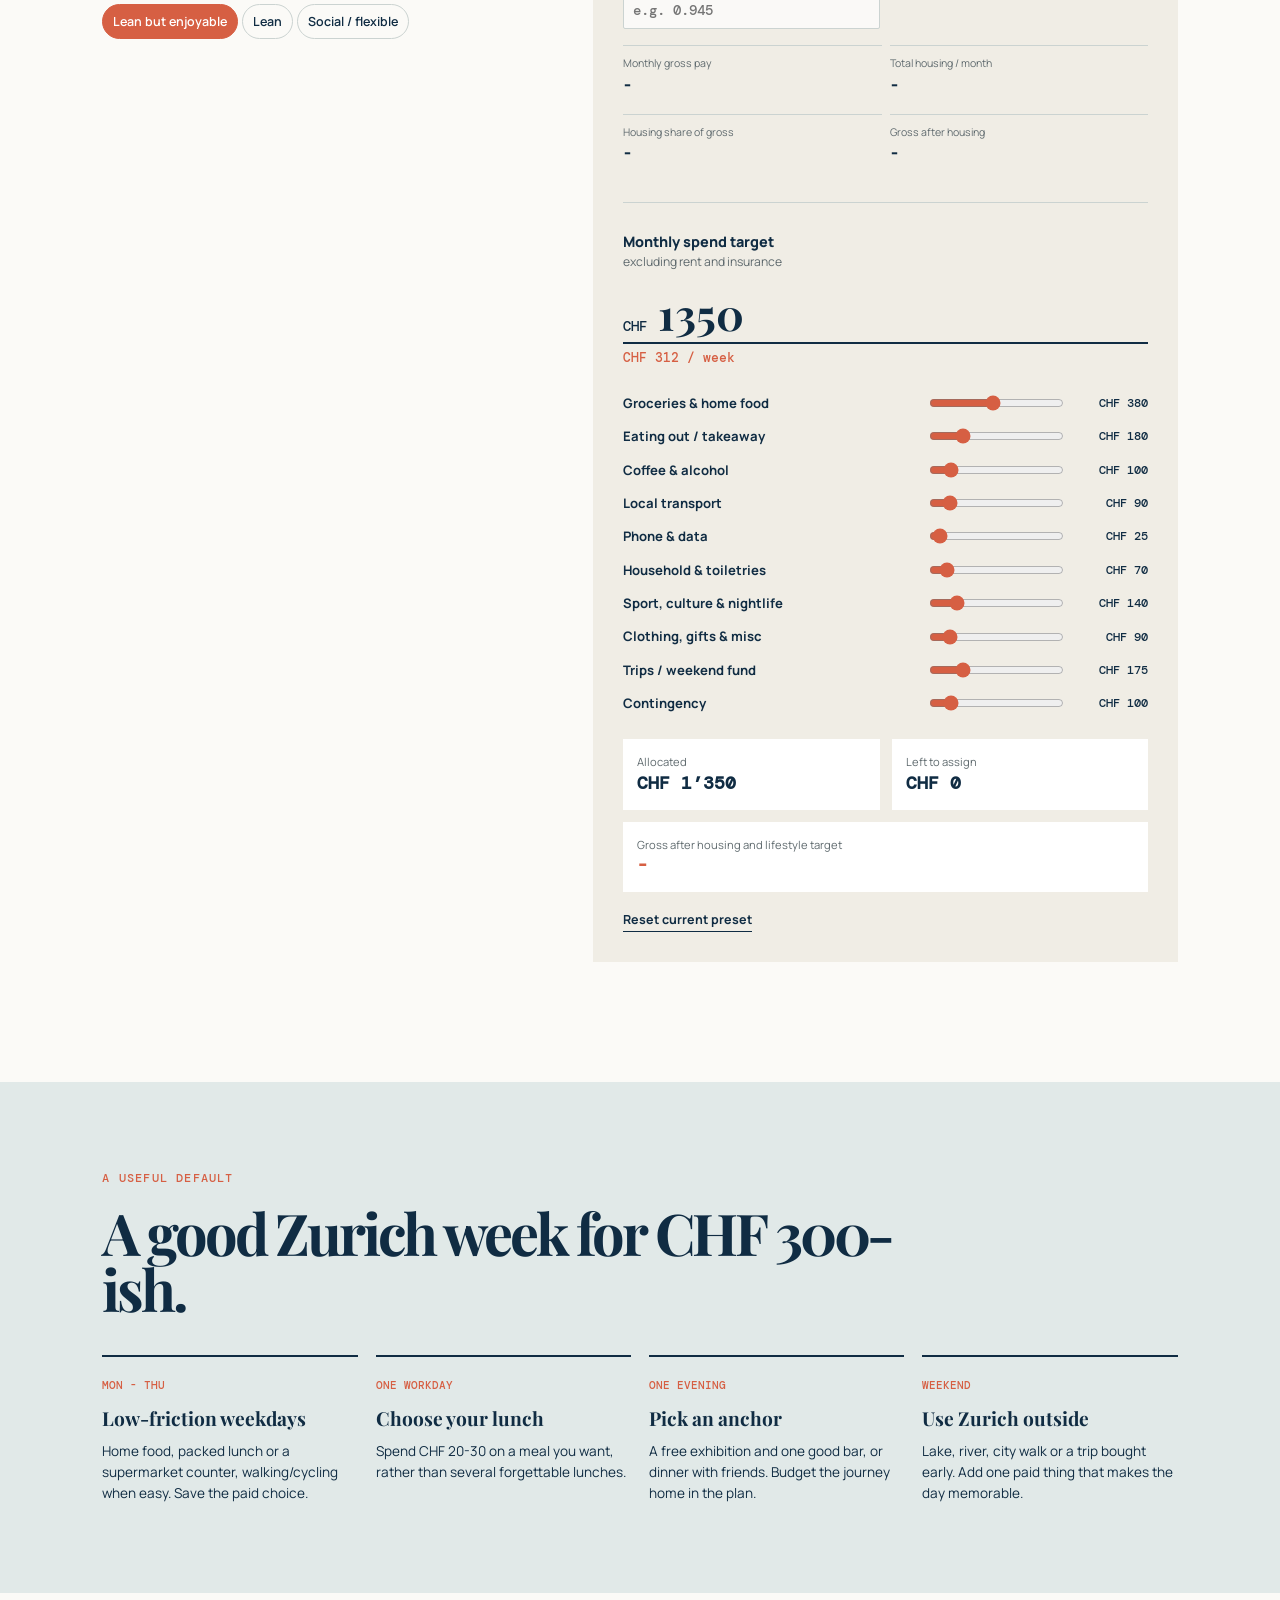
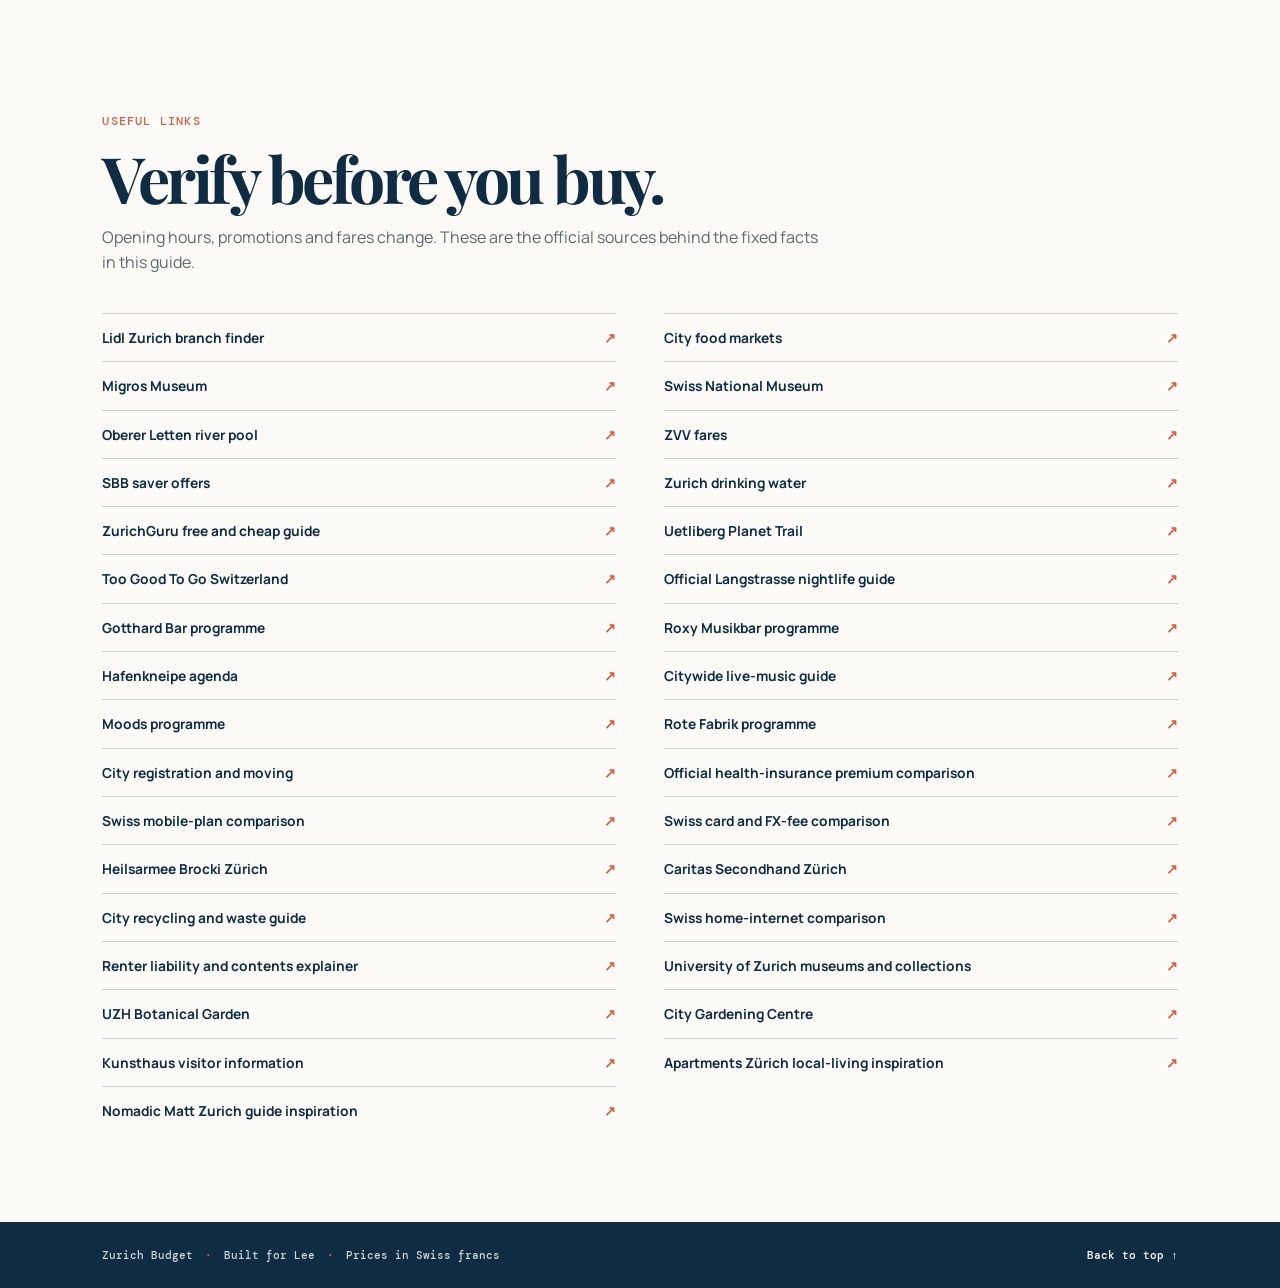
==== commit 05c8440d: "Add Zurich living essentials guide" ====
--- a/index.html
+++ b/index.html
@@ -48,6 +48,7 @@
             <button class="tab" data-topic="nightlife" role="tab">Bars & clubs</button>
             <button class="tab" data-topic="culture" role="tab">Culture & outdoors</button>
             <button class="tab" data-topic="transport" role="tab">Transport & trips</button>
+            <button class="tab" data-topic="setup" role="tab">Home & essentials</button>
             <button class="tab" data-topic="life" role="tab">Living well</button>
           </div>
           <label class="select-label">Neighbourhood <select id="area-filter"><option value="all">All Zurich</option><option value="kreis34">Kreis 3 & 4</option><option value="west">Zurich West</option><option value="centre">Centre & Old Town</option><option value="lake">Lake & Enge</option><option value="citywide">Citywide</option></select></label>
@@ -117,6 +118,15 @@
           <li><a href="https://www.zuerich.com/en/events-nightlife/live-music" target="_blank" rel="noreferrer">Citywide live-music guide <span>↗</span></a></li>
           <li><a href="https://moods.ch/" target="_blank" rel="noreferrer">Moods programme <span>↗</span></a></li>
           <li><a href="https://rotefabrik.ch/" target="_blank" rel="noreferrer">Rote Fabrik programme <span>↗</span></a></li>
+          <li><a href="https://www.stadt-zuerich.ch/umzug" target="_blank" rel="noreferrer">City registration and moving <span>↗</span></a></li>
+          <li><a href="https://www.priminfo.admin.ch/en/" target="_blank" rel="noreferrer">Official health-insurance premium comparison <span>↗</span></a></li>
+          <li><a href="https://www.moneyland.ch/en/mobile-plan-comparison" target="_blank" rel="noreferrer">Swiss mobile-plan comparison <span>↗</span></a></li>
+          <li><a href="https://www.moneyland.ch/en/payments-cash-withdrawals-outside-of-switzerland" target="_blank" rel="noreferrer">Swiss card and FX-fee comparison <span>↗</span></a></li>
+          <li><a href="https://www.brocki.ch/de/filialen/zurich/" target="_blank" rel="noreferrer">Heilsarmee Brocki Zürich <span>↗</span></a></li>
+          <li><a href="https://www.caritas-secondhand.ch/standorte" target="_blank" rel="noreferrer">Caritas Secondhand Zürich <span>↗</span></a></li>
+          <li><a href="https://www.stadt-zuerich.ch/entsorgen" target="_blank" rel="noreferrer">City recycling and waste guide <span>↗</span></a></li>
+          <li><a href="https://www.moneyland.ch/en/internet-plan-comparison" target="_blank" rel="noreferrer">Swiss home-internet comparison <span>↗</span></a></li>
+          <li><a href="https://www.zurich.ch/en/services/knowledge/homes-and-building/household-insurance" target="_blank" rel="noreferrer">Renter liability and contents explainer <span>↗</span></a></li>
           <li><a href="https://www.uzh.ch/en/explore/museums.html" target="_blank" rel="noreferrer">University of Zurich museums and collections <span>↗</span></a></li>
           <li><a href="https://www.uzh.ch/en/explore/museums/botanischer-garten.html" target="_blank" rel="noreferrer">UZH Botanical Garden <span>↗</span></a></li>
           <li><a href="https://www.stadt-zuerich.ch/stadtgaertnerei.html" target="_blank" rel="noreferrer">City Gardening Centre <span>↗</span></a></li>
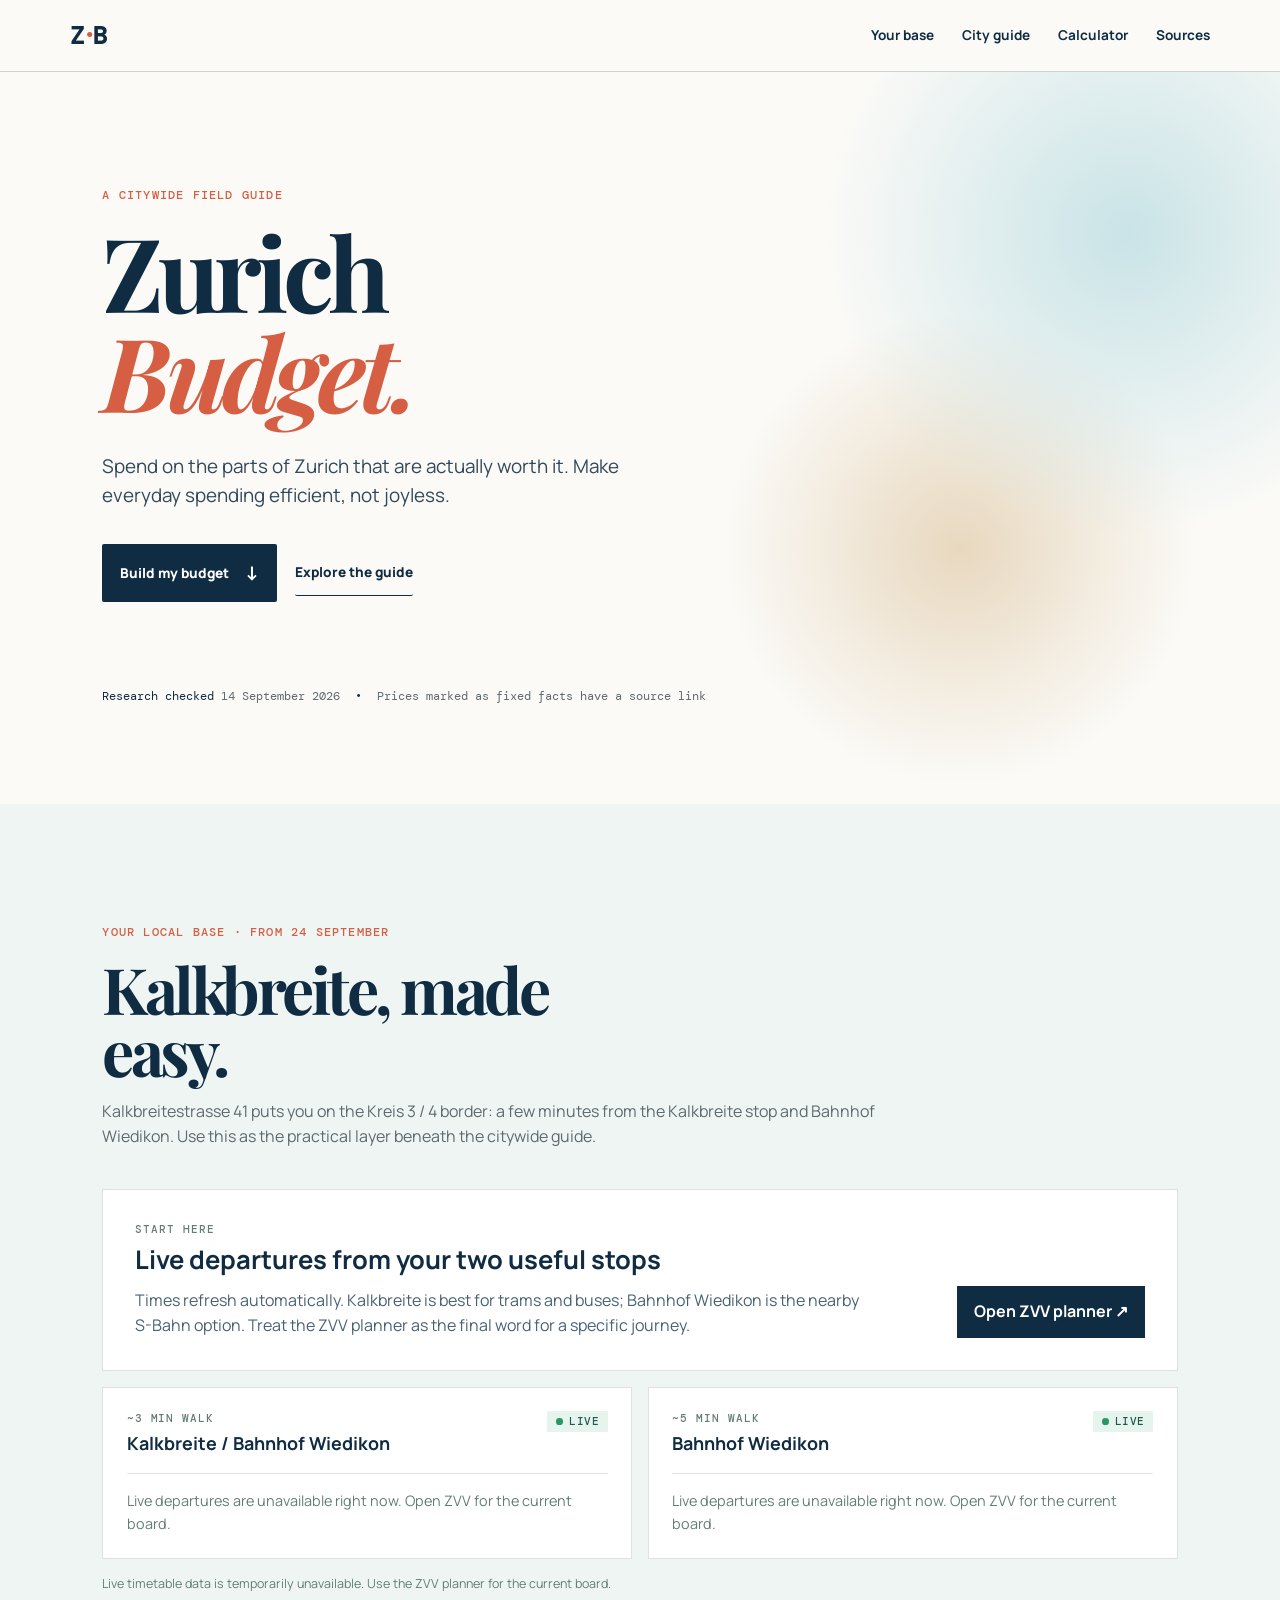
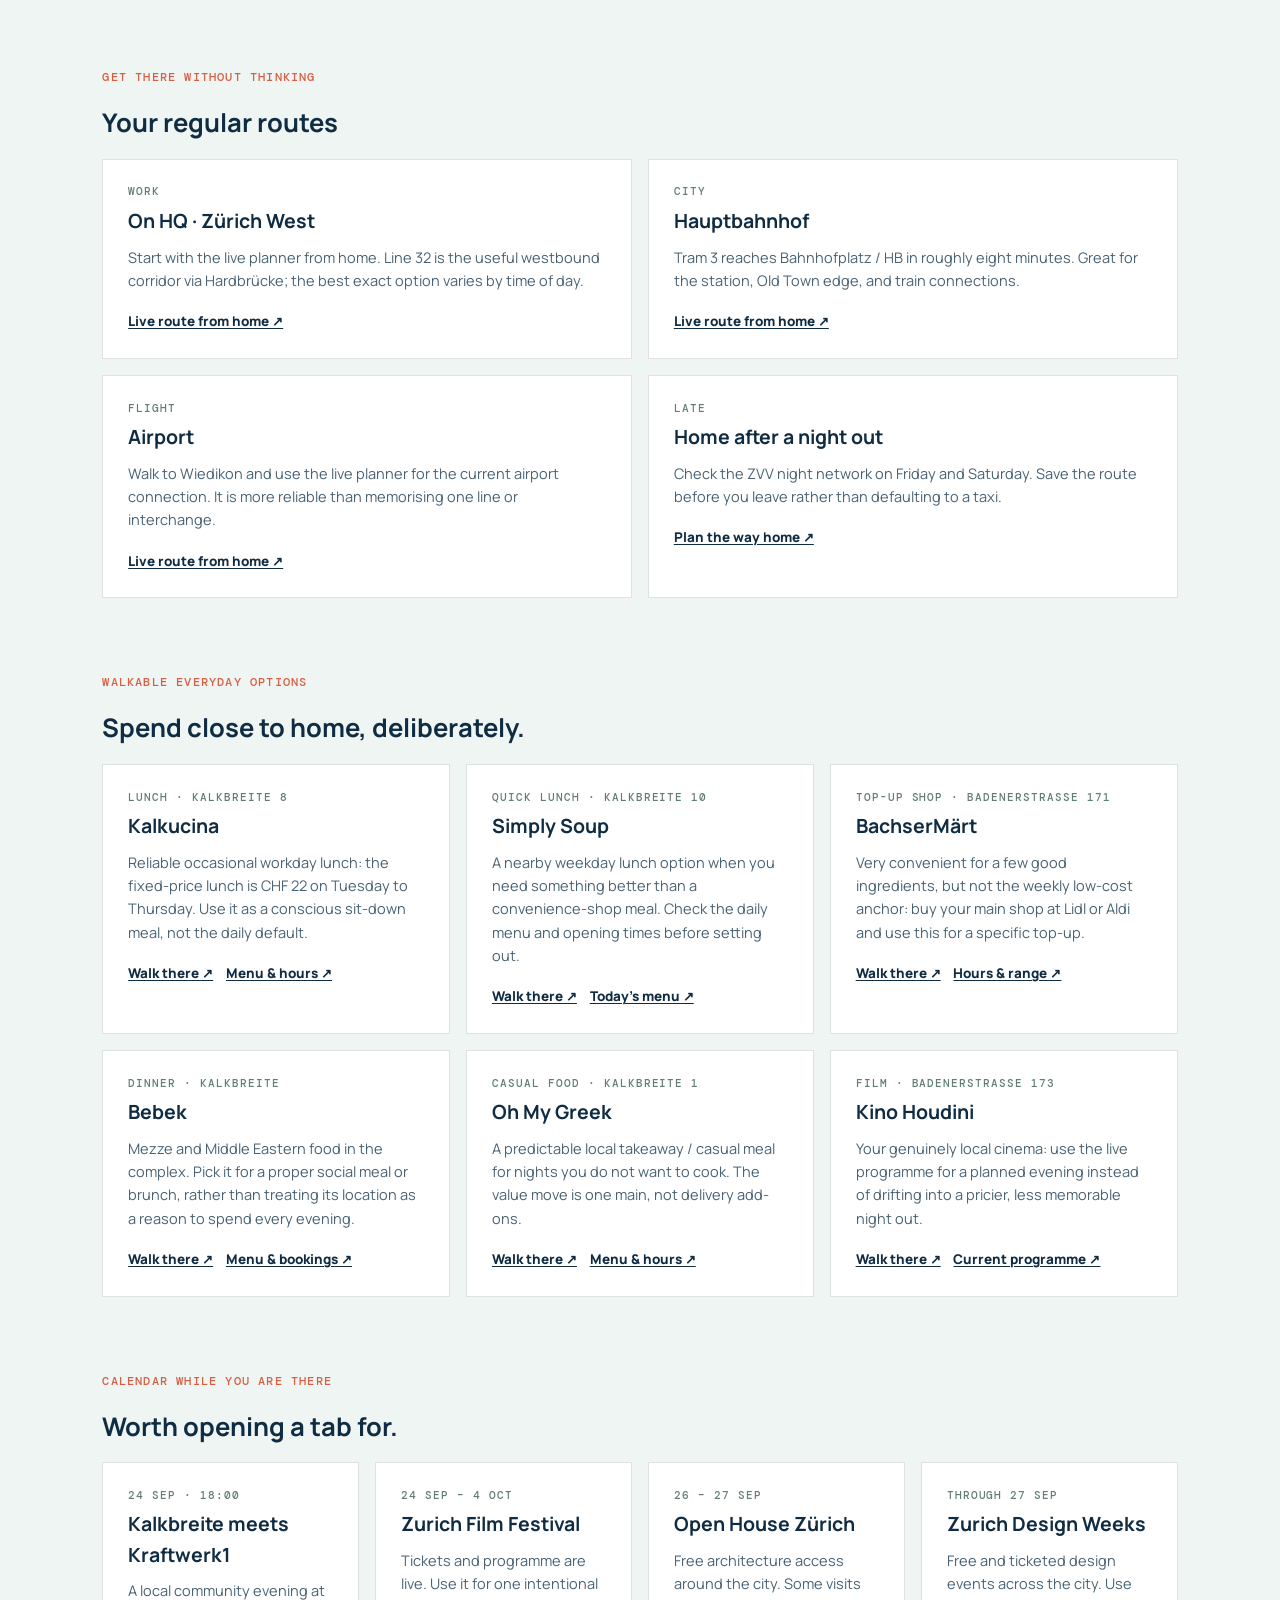
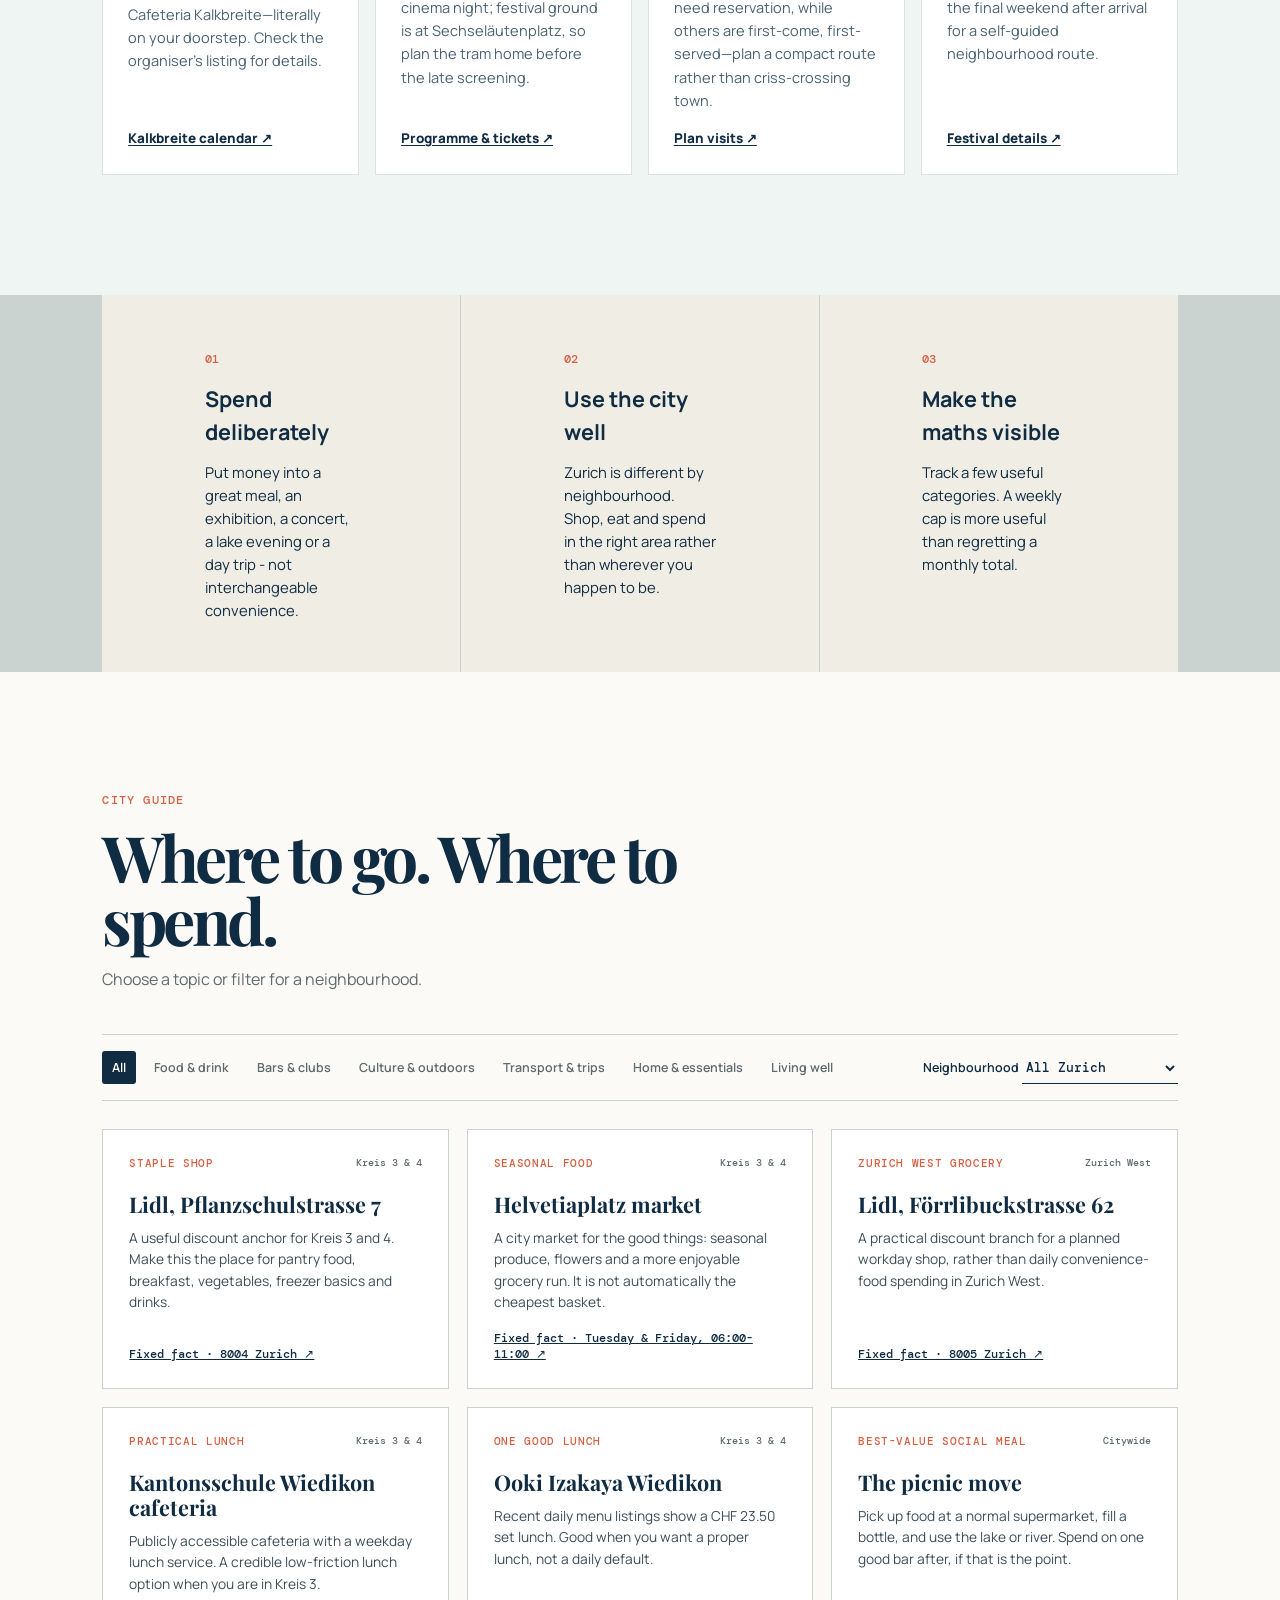
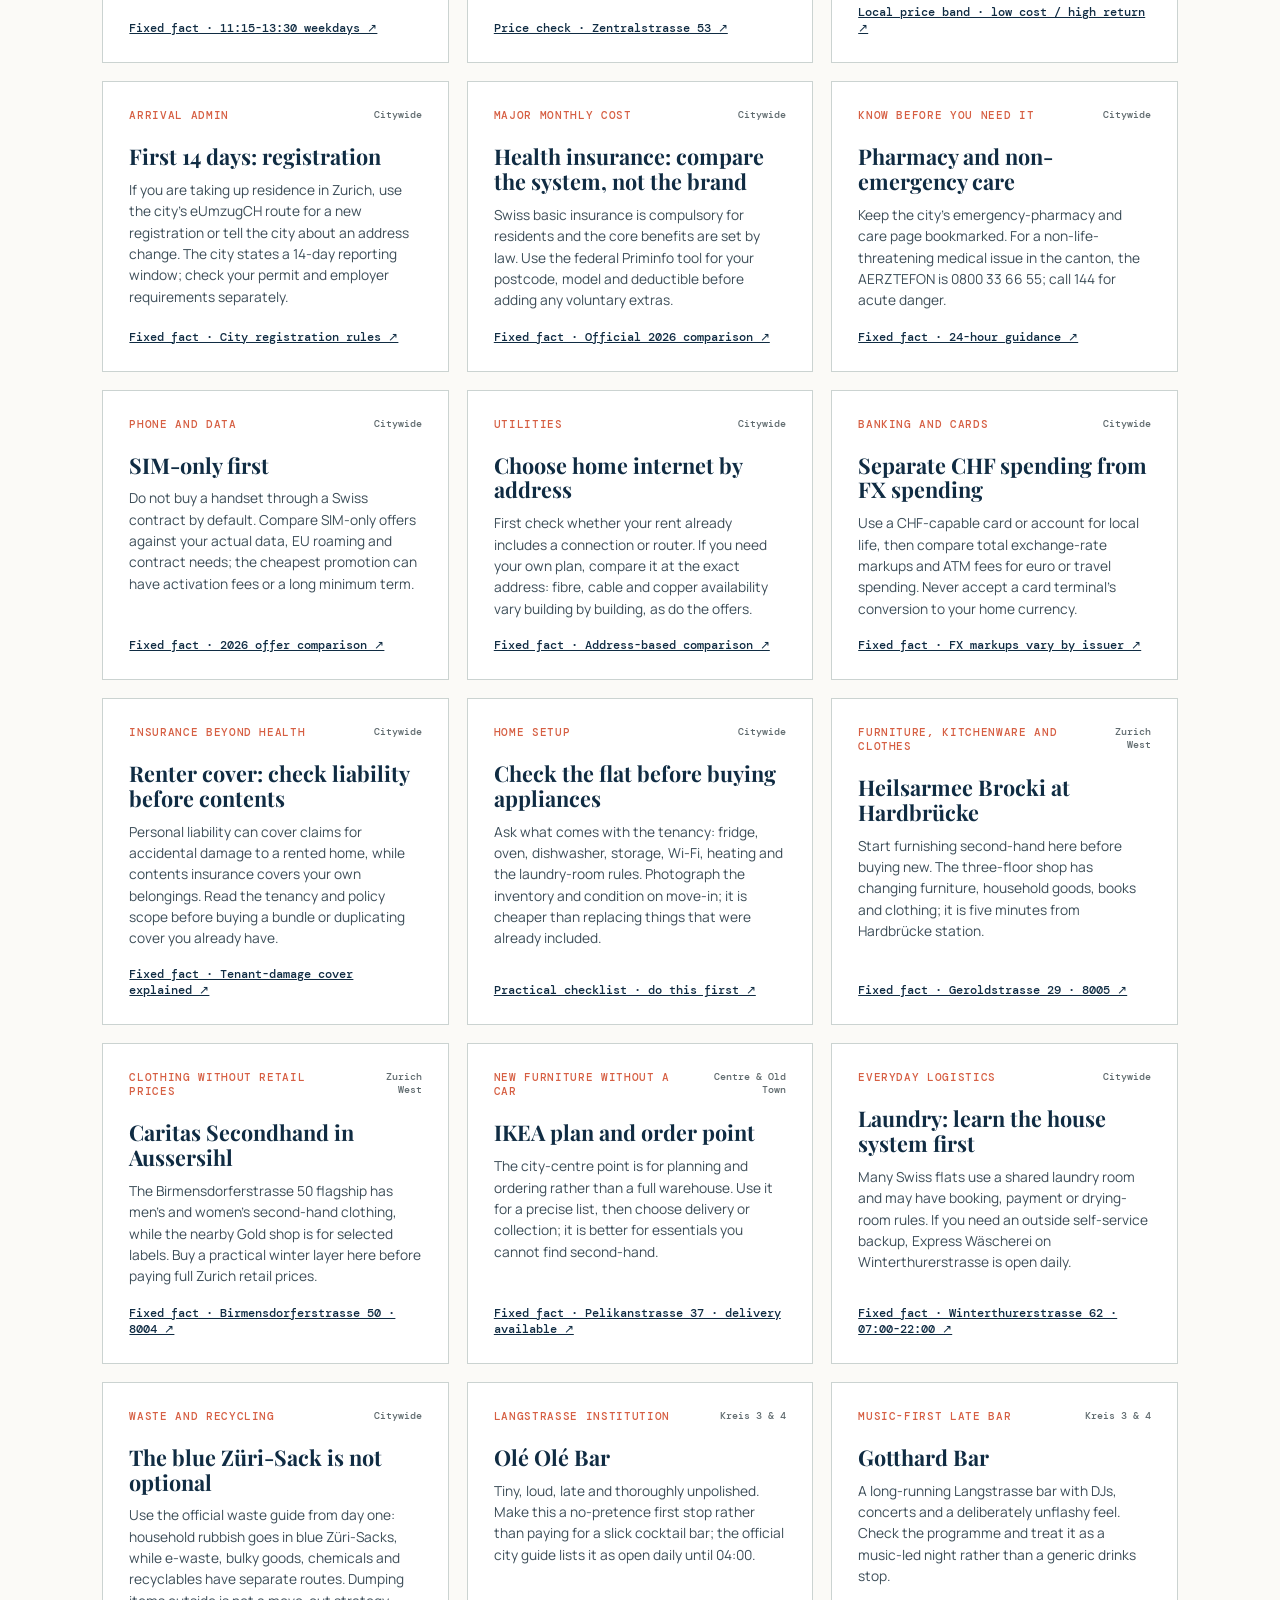
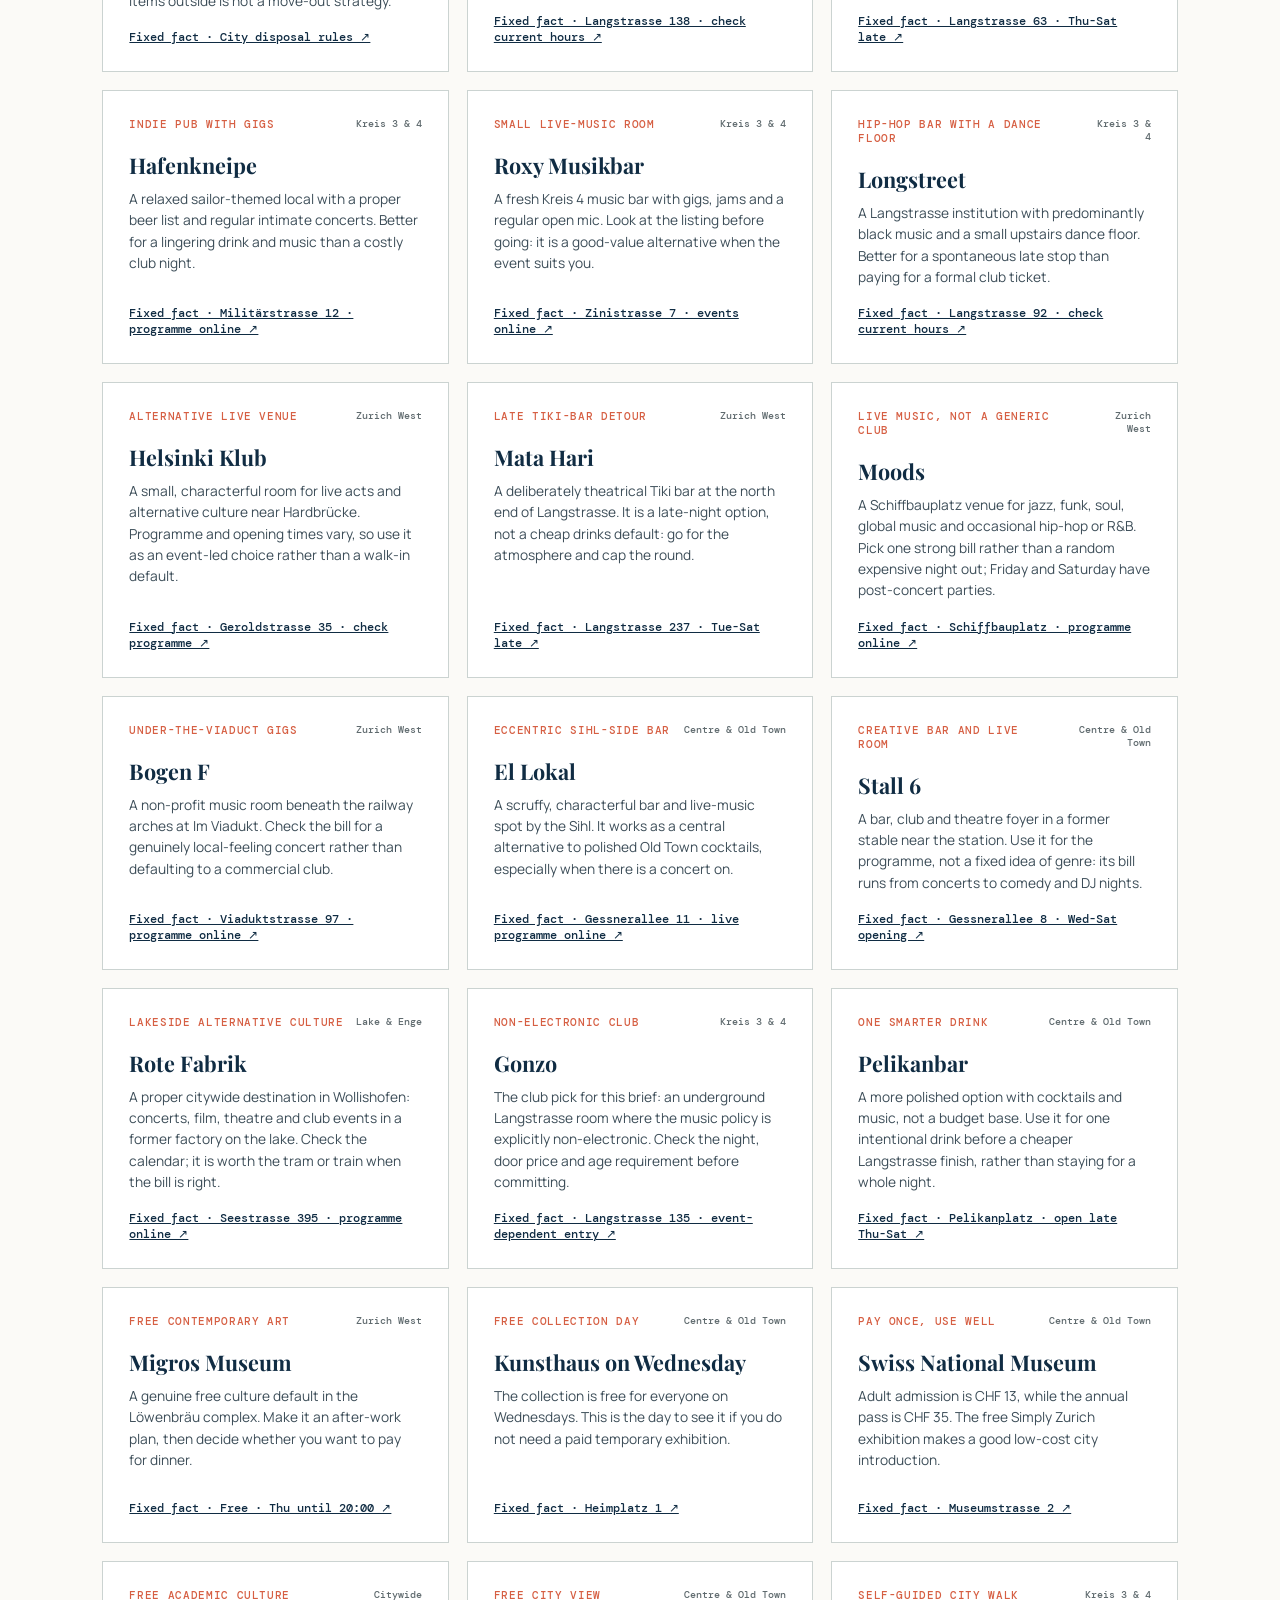
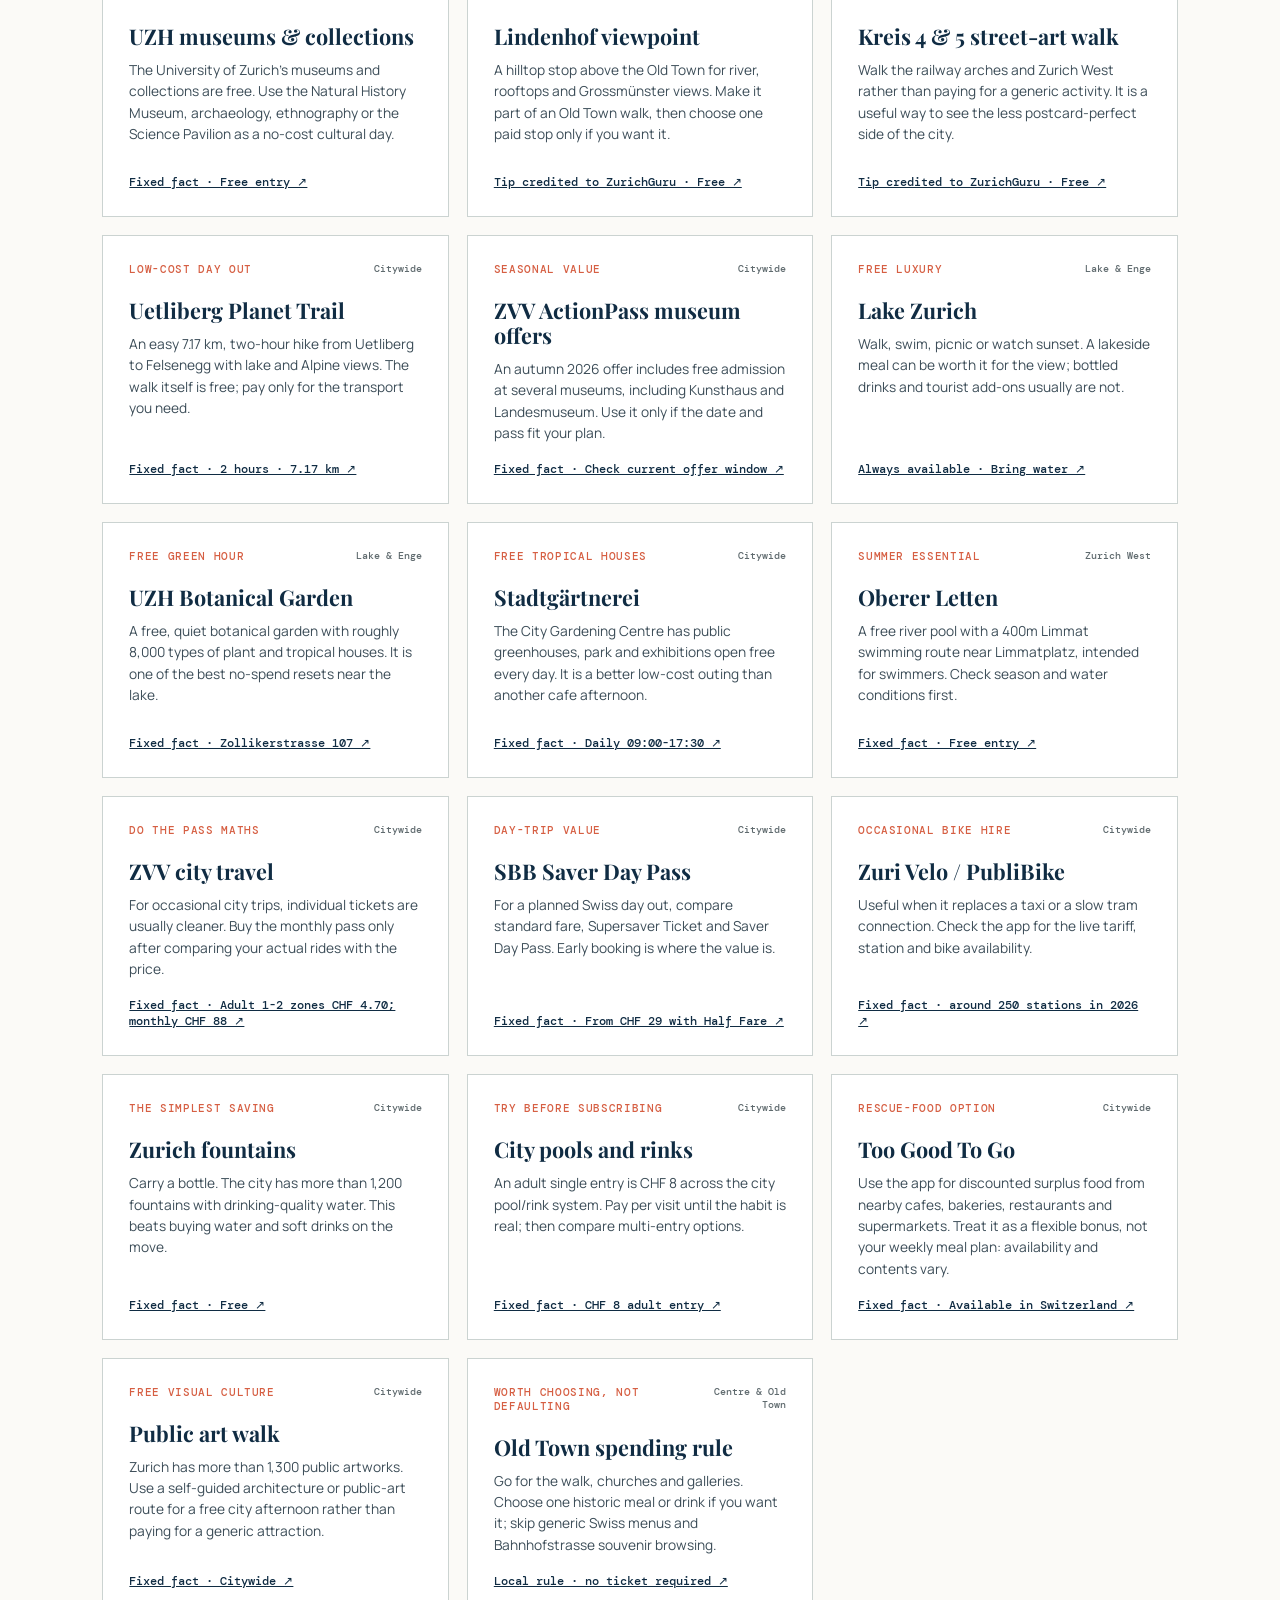
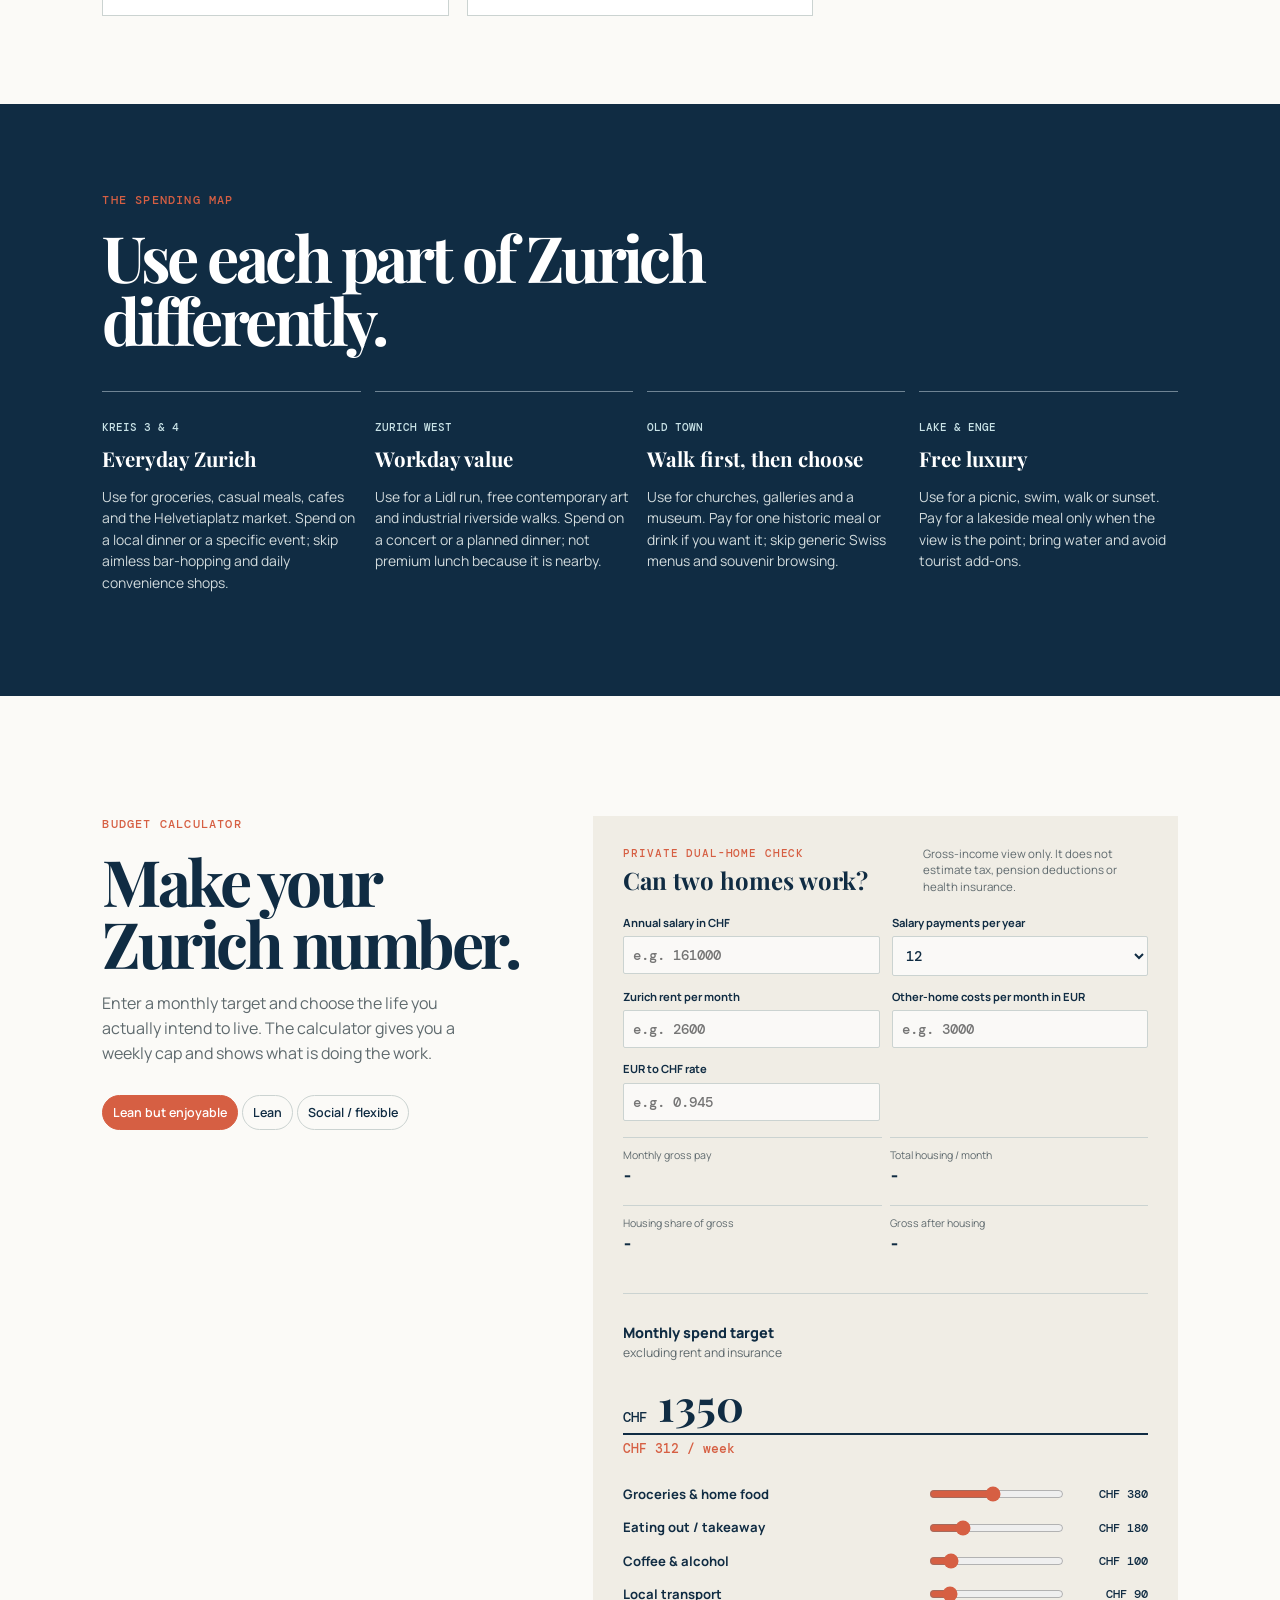
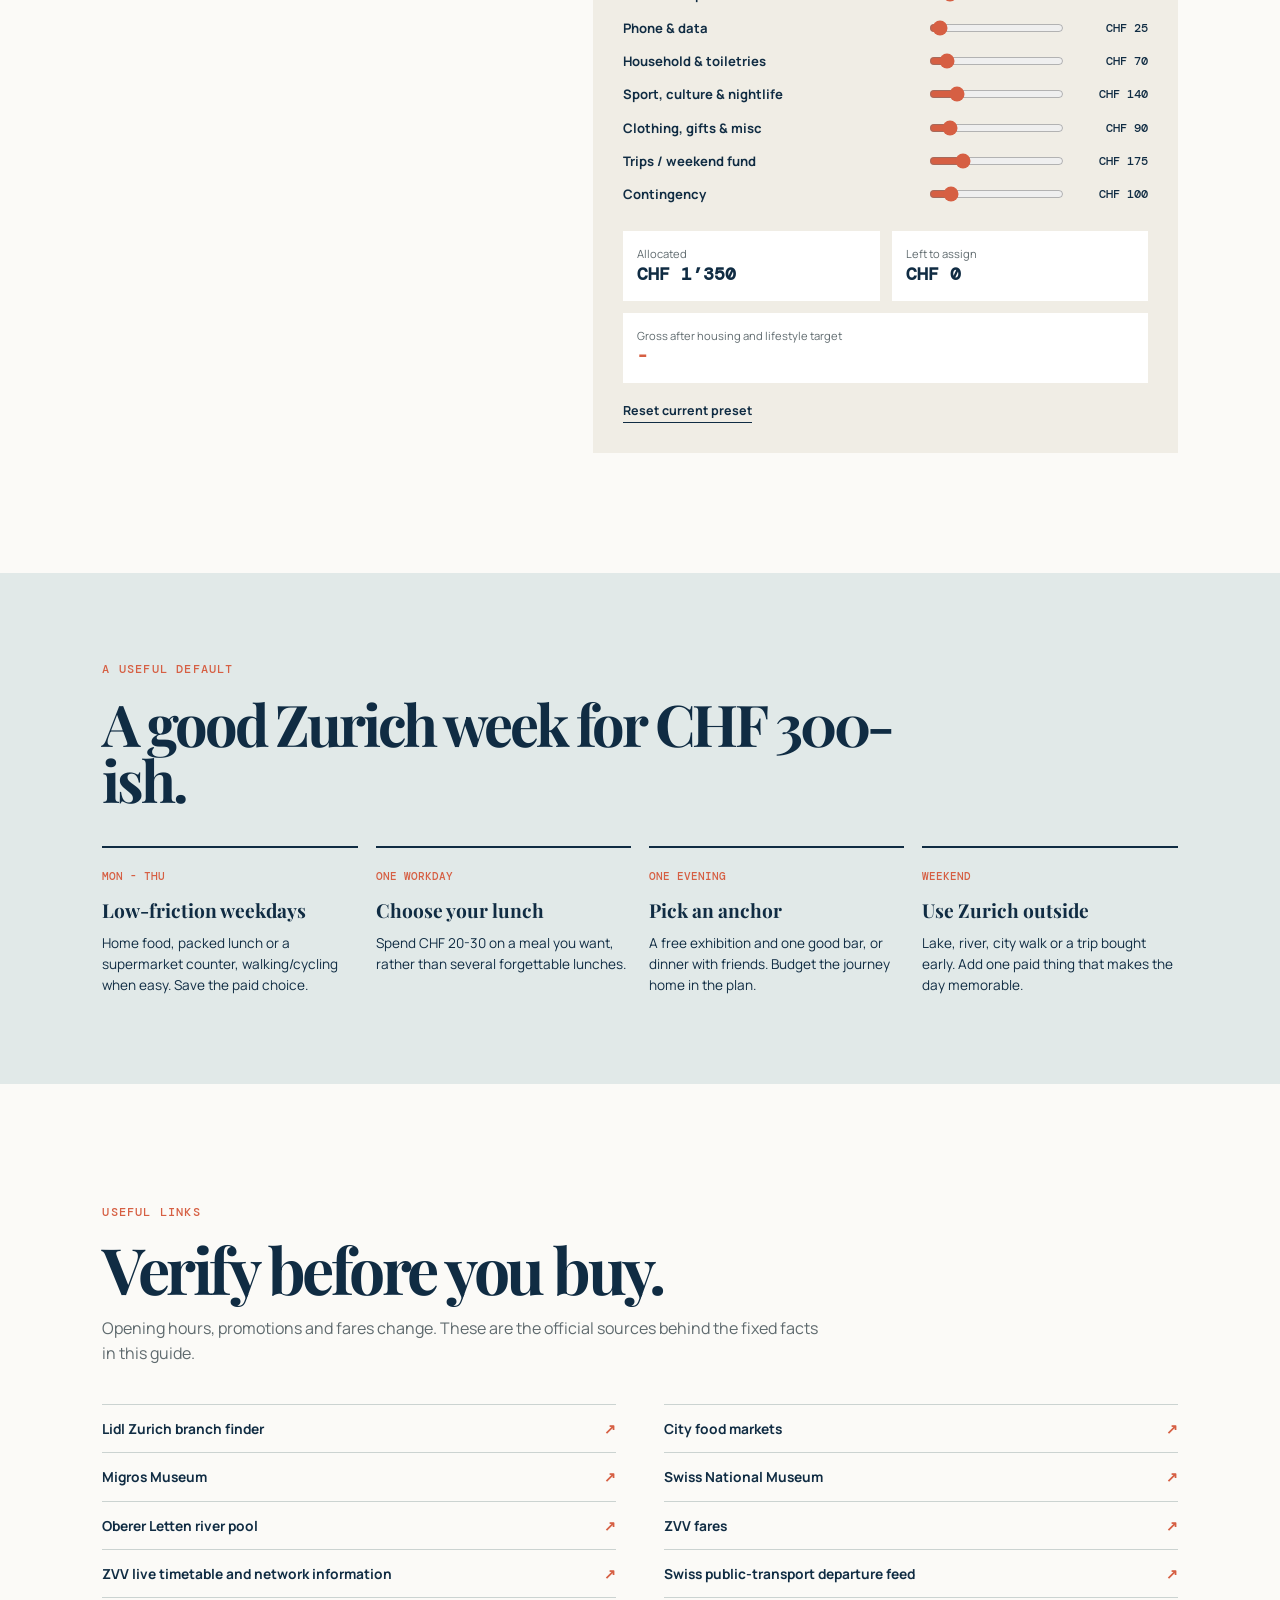
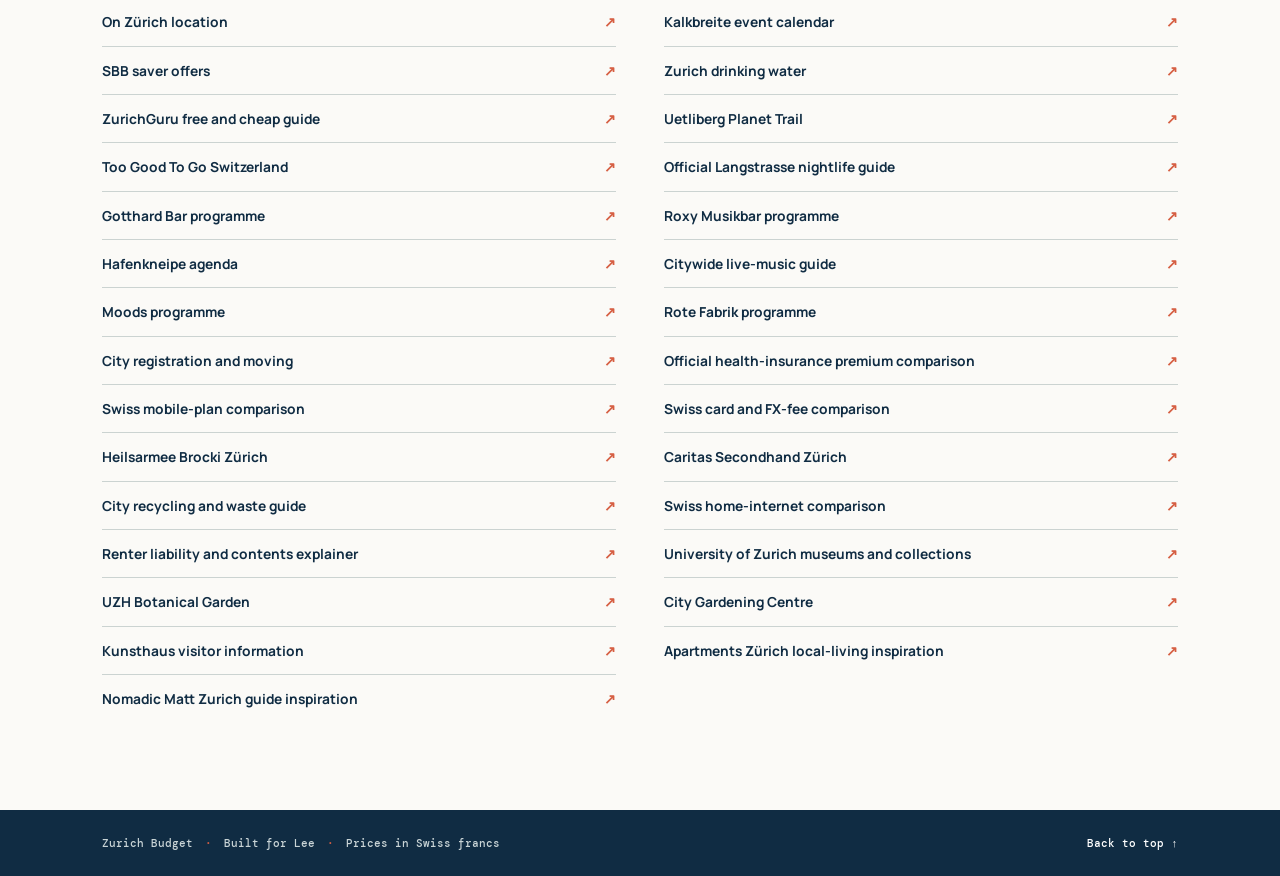
==== commit 69190ad0: "Add Kalkbreite live transport guide" ====
--- a/index.html
+++ b/index.html
@@ -10,11 +10,13 @@
     <link href="https://fonts.googleapis.com/css2?family=DM+Mono:wght@400;500&family=Manrope:wght@400;500;600;700;800&family=Playfair+Display:wght@600;700&display=swap" rel="stylesheet" />
     <link rel="stylesheet" href="styles.css" />
     <link rel="stylesheet" href="dual-home.css" />
+    <link rel="stylesheet" href="kalkbreite.css" />
   </head>
   <body>
     <header class="topbar">
       <a class="brand" href="#top" aria-label="Zurich Budget home">Z<span>·</span>B</a>
       <nav aria-label="Primary navigation">
+        <a href="#kalkbreite">Your base</a>
         <a href="#guide">City guide</a>
         <a href="#calculator">Calculator</a>
         <a href="#sources">Sources</a>
@@ -31,6 +33,60 @@
           <a class="button button-quiet" href="#guide">Explore the guide</a>
         </div>
         <p class="fact-line"><span>Research checked</span> 14 September 2026 <span class="dot">•</span> Prices marked as fixed facts have a source link</p>
+      </section>
+
+      <section id="kalkbreite" class="local-base section">
+        <div class="section-heading local-heading">
+          <p class="eyebrow">Your local base · from 24 September</p>
+          <h2>Kalkbreite, made easy.</h2>
+          <p>Kalkbreitestrasse 41 puts you on the Kreis 3 / 4 border: a few minutes from the Kalkbreite stop and Bahnhof Wiedikon. Use this as the practical layer beneath the citywide guide.</p>
+        </div>
+
+        <div class="local-start">
+          <div>
+            <p class="local-kicker">Start here</p>
+            <h3>Live departures from your two useful stops</h3>
+            <p>Times refresh automatically. Kalkbreite is best for trams and buses; Bahnhof Wiedikon is the nearby S-Bahn option. Treat the ZVV planner as the final word for a specific journey.</p>
+          </div>
+          <a class="local-action" href="https://www.zvv.ch/en/timetable-and-information.html" target="_blank" rel="noreferrer">Open ZVV planner ↗</a>
+        </div>
+        <div class="departure-grid" aria-live="polite">
+          <article class="departure-card">
+            <div class="departure-title"><div><p class="local-kicker">~3 min walk</p><h3>Kalkbreite / Bahnhof Wiedikon</h3></div><span class="live-pill"><i></i> Live</span></div>
+            <div id="kalkbreite-departures" class="departure-list"><p class="departure-status">Loading departures…</p></div>
+          </article>
+          <article class="departure-card">
+            <div class="departure-title"><div><p class="local-kicker">~5 min walk</p><h3>Bahnhof Wiedikon</h3></div><span class="live-pill"><i></i> Live</span></div>
+            <div id="wiedikon-departures" class="departure-list"><p class="departure-status">Loading departures…</p></div>
+          </article>
+        </div>
+        <p id="departure-note" class="departure-note">Live timetable and forecast data via the Swiss public-transport feed. Refreshes every minute; a missing delay is not a guarantee of an on-time service.</p>
+
+        <div class="local-section-title"><p class="eyebrow">Get there without thinking</p><h3>Your regular routes</h3></div>
+        <div class="local-route-grid">
+          <article class="local-route-card"><p class="route-mode">WORK</p><h3>On HQ · Zürich West</h3><p>Start with the live planner from home. Line 32 is the useful westbound corridor via Hardbrücke; the best exact option varies by time of day.</p><a href="https://www.google.com/maps/dir/?api=1&origin=Kalkbreitestrasse+41,+8003+Z%C3%BCrich&destination=On+AG,+F%C3%B6rrlibuckstrasse+190,+8005+Z%C3%BCrich&travelmode=transit" target="_blank" rel="noreferrer">Live route from home ↗</a></article>
+          <article class="local-route-card"><p class="route-mode">CITY</p><h3>Hauptbahnhof</h3><p>Tram 3 reaches Bahnhofplatz / HB in roughly eight minutes. Great for the station, Old Town edge, and train connections.</p><a href="https://www.google.com/maps/dir/?api=1&origin=Kalkbreitestrasse+41,+8003+Z%C3%BCrich&destination=Z%C3%BCrich+Hauptbahnhof&travelmode=transit" target="_blank" rel="noreferrer">Live route from home ↗</a></article>
+          <article class="local-route-card"><p class="route-mode">FLIGHT</p><h3>Airport</h3><p>Walk to Wiedikon and use the live planner for the current airport connection. It is more reliable than memorising one line or interchange.</p><a href="https://www.google.com/maps/dir/?api=1&origin=Kalkbreitestrasse+41,+8003+Z%C3%BCrich&destination=Zurich+Airport&travelmode=transit" target="_blank" rel="noreferrer">Live route from home ↗</a></article>
+          <article class="local-route-card"><p class="route-mode">LATE</p><h3>Home after a night out</h3><p>Check the ZVV night network on Friday and Saturday. Save the route before you leave rather than defaulting to a taxi.</p><a href="https://www.google.com/maps/dir/?api=1&origin=Z%C3%BCrich+Hauptbahnhof&destination=Kalkbreitestrasse+41,+8003+Z%C3%BCrich&travelmode=transit" target="_blank" rel="noreferrer">Plan the way home ↗</a></article>
+        </div>
+
+        <div class="local-section-title"><p class="eyebrow">Walkable everyday options</p><h3>Spend close to home, deliberately.</h3></div>
+        <div class="local-nearby-grid">
+          <article class="nearby-card"><p class="nearby-type">LUNCH · KALKBREITE 8</p><h3>Kalkucina</h3><p>Reliable occasional workday lunch: the fixed-price lunch is CHF 22 on Tuesday to Thursday. Use it as a conscious sit-down meal, not the daily default.</p><a href="https://www.google.com/maps/dir/?api=1&origin=Kalkbreitestrasse+41,+8003+Z%C3%BCrich&destination=Kalkucina,+Kalkbreitestrasse+8,+8003+Z%C3%BCrich&travelmode=walking" target="_blank" rel="noreferrer">Walk there ↗</a><a href="https://www.kalkbreite.net/kalkucina" target="_blank" rel="noreferrer">Menu & hours ↗</a></article>
+          <article class="nearby-card"><p class="nearby-type">QUICK LUNCH · KALKBREITE 10</p><h3>Simply Soup</h3><p>A nearby weekday lunch option when you need something better than a convenience-shop meal. Check the daily menu and opening times before setting out.</p><a href="https://www.google.com/maps/dir/?api=1&origin=Kalkbreitestrasse+41,+8003+Z%C3%BCrich&destination=Simply+Soup,+Kalkbreitestrasse+10,+8003+Z%C3%BCrich&travelmode=walking" target="_blank" rel="noreferrer">Walk there ↗</a><a href="https://simplysoup.ch/" target="_blank" rel="noreferrer">Today’s menu ↗</a></article>
+          <article class="nearby-card"><p class="nearby-type">TOP-UP SHOP · BADENERSTRASSE 171</p><h3>BachserMärt</h3><p>Very convenient for a few good ingredients, but not the weekly low-cost anchor: buy your main shop at Lidl or Aldi and use this for a specific top-up.</p><a href="https://www.google.com/maps/dir/?api=1&origin=Kalkbreitestrasse+41,+8003+Z%C3%BCrich&destination=BachserM%C3%A4rt,+Badenerstrasse+171,+8003+Z%C3%BCrich&travelmode=walking" target="_blank" rel="noreferrer">Walk there ↗</a><a href="https://www.bachsermaert.ch/filialen/kalkbreite" target="_blank" rel="noreferrer">Hours & range ↗</a></article>
+          <article class="nearby-card"><p class="nearby-type">DINNER · KALKBREITE</p><h3>Bebek</h3><p>Mezze and Middle Eastern food in the complex. Pick it for a proper social meal or brunch, rather than treating its location as a reason to spend every evening.</p><a href="https://www.google.com/maps/dir/?api=1&origin=Kalkbreitestrasse+41,+8003+Z%C3%BCrich&destination=Bebek,+Badenerstrasse+171,+8003+Z%C3%BCrich&travelmode=walking" target="_blank" rel="noreferrer">Walk there ↗</a><a href="https://www.bebek.ch/" target="_blank" rel="noreferrer">Menu & bookings ↗</a></article>
+          <article class="nearby-card"><p class="nearby-type">CASUAL FOOD · KALKBREITE 1</p><h3>Oh My Greek</h3><p>A predictable local takeaway / casual meal for nights you do not want to cook. The value move is one main, not delivery add-ons.</p><a href="https://www.google.com/maps/dir/?api=1&origin=Kalkbreitestrasse+41,+8003+Z%C3%BCrich&destination=Oh+My+Greek,+Kalkbreitestrasse+1,+8003+Z%C3%BCrich&travelmode=walking" target="_blank" rel="noreferrer">Walk there ↗</a><a href="https://ohmygreek.ch/" target="_blank" rel="noreferrer">Menu & hours ↗</a></article>
+          <article class="nearby-card"><p class="nearby-type">FILM · BADENERSTRASSE 173</p><h3>Kino Houdini</h3><p>Your genuinely local cinema: use the live programme for a planned evening instead of drifting into a pricier, less memorable night out.</p><a href="https://www.google.com/maps/dir/?api=1&origin=Kalkbreitestrasse+41,+8003+Z%C3%BCrich&destination=Kino+Houdini,+Badenerstrasse+173,+8003+Z%C3%BCrich&travelmode=walking" target="_blank" rel="noreferrer">Walk there ↗</a><a href="https://www.kinohoudini.ch/" target="_blank" rel="noreferrer">Current programme ↗</a></article>
+        </div>
+
+        <div class="local-section-title"><p class="eyebrow">Calendar while you are there</p><h3>Worth opening a tab for.</h3></div>
+        <div class="local-events-grid">
+          <article class="event-card"><p>24 SEP · 18:00</p><h3>Kalkbreite meets Kraftwerk1</h3><p>A local community evening at Cafeteria Kalkbreite—literally on your doorstep. Check the organiser’s listing for details.</p><a href="https://www.kalkbreite.net/veranstaltungen" target="_blank" rel="noreferrer">Kalkbreite calendar ↗</a></article>
+          <article class="event-card"><p>24 SEP – 4 OCT</p><h3>Zurich Film Festival</h3><p>Tickets and programme are live. Use it for one intentional cinema night; festival ground is at Sechseläutenplatz, so plan the tram home before the late screening.</p><a href="https://zff.com/en/overview-the-22nd-zff" target="_blank" rel="noreferrer">Programme & tickets ↗</a></article>
+          <article class="event-card"><p>26 – 27 SEP</p><h3>Open House Zürich</h3><p>Free architecture access around the city. Some visits need reservation, while others are first-come, first-served—plan a compact route rather than criss-crossing town.</p><a href="https://openhouse-zuerich.org/" target="_blank" rel="noreferrer">Plan visits ↗</a></article>
+          <article class="event-card"><p>THROUGH 27 SEP</p><h3>Zurich Design Weeks</h3><p>Free and ticketed design events across the city. Use the final weekend after arrival for a self-guided neighbourhood route.</p><a href="https://www.zuerich.com/en/events-nightlife/event-highlights/zurich-design-weeks" target="_blank" rel="noreferrer">Festival details ↗</a></article>
+        </div>
       </section>
 
       <section class="principles section" aria-label="The approach">
@@ -106,6 +162,10 @@
           <li><a href="https://www.landesmuseum.ch/en/your-visit/tickets" target="_blank" rel="noreferrer">Swiss National Museum <span>↗</span></a></li>
           <li><a href="https://www.stadt-zuerich.ch/de/stadtleben/sport-und-erholung/sport-und-badeanlagen/sommerbaeder/oberer-letten.html" target="_blank" rel="noreferrer">Oberer Letten river pool <span>↗</span></a></li>
           <li><a href="https://www.zvv.ch/en/travelcards-and-tickets/tickets/single-tickets.html" target="_blank" rel="noreferrer">ZVV fares <span>↗</span></a></li>
+          <li><a href="https://www.zvv.ch/en/timetable-and-information.html" target="_blank" rel="noreferrer">ZVV live timetable and network information <span>↗</span></a></li>
+          <li><a href="https://transport.opendata.ch/docs.html" target="_blank" rel="noreferrer">Swiss public-transport departure feed <span>↗</span></a></li>
+          <li><a href="https://culture.on.com/where-we-are/zurich/" target="_blank" rel="noreferrer">On Zürich location <span>↗</span></a></li>
+          <li><a href="https://www.kalkbreite.net/veranstaltungen" target="_blank" rel="noreferrer">Kalkbreite event calendar <span>↗</span></a></li>
           <li><a href="https://www.sbb.ch/en/offers/find-saver-offers" target="_blank" rel="noreferrer">SBB saver offers <span>↗</span></a></li>
           <li><a href="https://www.stadt-zuerich.ch/trinkwasser" target="_blank" rel="noreferrer">Zurich drinking water <span>↗</span></a></li>
           <li><a href="https://zurichguru.com/guide/free-and-cheap-things-to-do-in-zurich/" target="_blank" rel="noreferrer">ZurichGuru free and cheap guide <span>↗</span></a></li>
--- a/kalkbreite.css
+++ b/kalkbreite.css
@@ -0,0 +1,92 @@
+.local-base {
+  padding-top: 7.5rem;
+  padding-bottom: 7.5rem;
+  background: #eef5f3;
+}
+
+.local-heading { max-width: 49rem; }
+.local-heading h2 { max-width: 35rem; }
+.local-start, .departure-card, .local-route-card, .nearby-card, .event-card {
+  border: 1px solid rgba(16, 44, 67, .14);
+  background: #fff;
+}
+
+.local-start {
+  display: flex;
+  align-items: end;
+  justify-content: space-between;
+  gap: 2rem;
+  padding: 2rem;
+  margin-top: 2.5rem;
+}
+
+.local-start h3, .local-section-title h3 { font-size: clamp(1.45rem, 2vw, 2rem); margin: .25rem 0 .55rem; }
+.local-start p:not(.local-kicker) { max-width: 46rem; margin: 0; color: #496273; }
+.local-kicker, .route-mode, .nearby-type, .event-card > p:first-child {
+  margin: 0;
+  font: 500 .68rem/1.3 'DM Mono', monospace;
+  letter-spacing: .09em;
+  color: #637d76;
+  text-transform: uppercase;
+}
+.local-action {
+  flex: 0 0 auto;
+  display: inline-flex;
+  padding: .85rem 1.05rem;
+  color: #fff;
+  background: #102c43;
+  text-decoration: none;
+  font-weight: 700;
+}
+.local-action:hover { background: #31536b; }
+
+.departure-grid, .local-route-grid, .local-nearby-grid, .local-events-grid { display: grid; gap: 1rem; margin-top: 1rem; }
+.departure-grid, .local-route-grid { grid-template-columns: repeat(2, minmax(0, 1fr)); }
+.local-nearby-grid { grid-template-columns: repeat(3, minmax(0, 1fr)); }
+.local-events-grid { grid-template-columns: repeat(4, minmax(0, 1fr)); }
+.departure-card { padding: 1.45rem; }
+.departure-title { display: flex; justify-content: space-between; gap: 1rem; align-items: start; }
+.departure-title h3 { margin: .28rem 0 1rem; font-size: 1.12rem; }
+.live-pill {
+  display: inline-flex;
+  align-items: center;
+  gap: .4rem;
+  padding: .32rem .55rem;
+  color: #24594f;
+  background: #e5f5ee;
+  font: 500 .67rem/1 'DM Mono', monospace;
+  letter-spacing: .04em;
+  text-transform: uppercase;
+}
+.live-pill i { width: .42rem; height: .42rem; border-radius: 50%; background: #299569; }
+.departure-list { border-top: 1px solid rgba(16, 44, 67, .12); }
+.departure-row { display: grid; grid-template-columns: 3rem 1fr auto; align-items: center; gap: .7rem; padding: .68rem 0; border-bottom: 1px solid rgba(16, 44, 67, .1); }
+.departure-row:last-child { border-bottom: 0; }
+.departure-line { font: 500 .78rem/1 'DM Mono', monospace; color: #102c43; }
+.departure-destination { min-width: 0; font-size: .9rem; white-space: nowrap; overflow: hidden; text-overflow: ellipsis; }
+.departure-time { text-align: right; font: 700 .78rem/1 'DM Mono', monospace; color: #102c43; }
+.departure-delay { display: block; margin-top: .22rem; color: #b34a38; font-weight: 500; font-size: .61rem; }
+.departure-status { margin: 1rem 0 0; color: #637d76; font-size: .9rem; }
+.departure-note { margin: .9rem 0 0; color: #637d76; font-size: .78rem; }
+
+.local-section-title { margin-top: 4.75rem; }
+.local-route-card, .nearby-card, .event-card { padding: 1.55rem; }
+.local-route-card h3, .nearby-card h3, .event-card h3 { margin: .45rem 0 .6rem; font-size: 1.22rem; }
+.local-route-card p:not(.route-mode), .nearby-card p:not(.nearby-type), .event-card p:not(:first-child) { margin: 0 0 1rem; color: #496273; font-size: .91rem; line-height: 1.6; }
+.local-route-card a, .nearby-card a, .event-card a { color: #102c43; font-size: .84rem; font-weight: 800; text-decoration-thickness: 1px; text-underline-offset: .18em; }
+.nearby-card a + a { margin-left: .8rem; }
+.event-card { min-height: 14rem; display: flex; flex-direction: column; }
+.event-card a { margin-top: auto; }
+
+@media (max-width: 900px) {
+  .local-nearby-grid { grid-template-columns: repeat(2, minmax(0, 1fr)); }
+  .local-events-grid { grid-template-columns: repeat(2, minmax(0, 1fr)); }
+}
+
+@media (max-width: 640px) {
+  .local-base { padding-top: 5rem; padding-bottom: 5rem; }
+  .local-start { display: block; padding: 1.35rem; }
+  .local-action { margin-top: 1.2rem; }
+  .departure-grid, .local-route-grid, .local-nearby-grid, .local-events-grid { grid-template-columns: 1fr; }
+  .departure-card, .local-route-card, .nearby-card, .event-card { padding: 1.25rem; }
+}
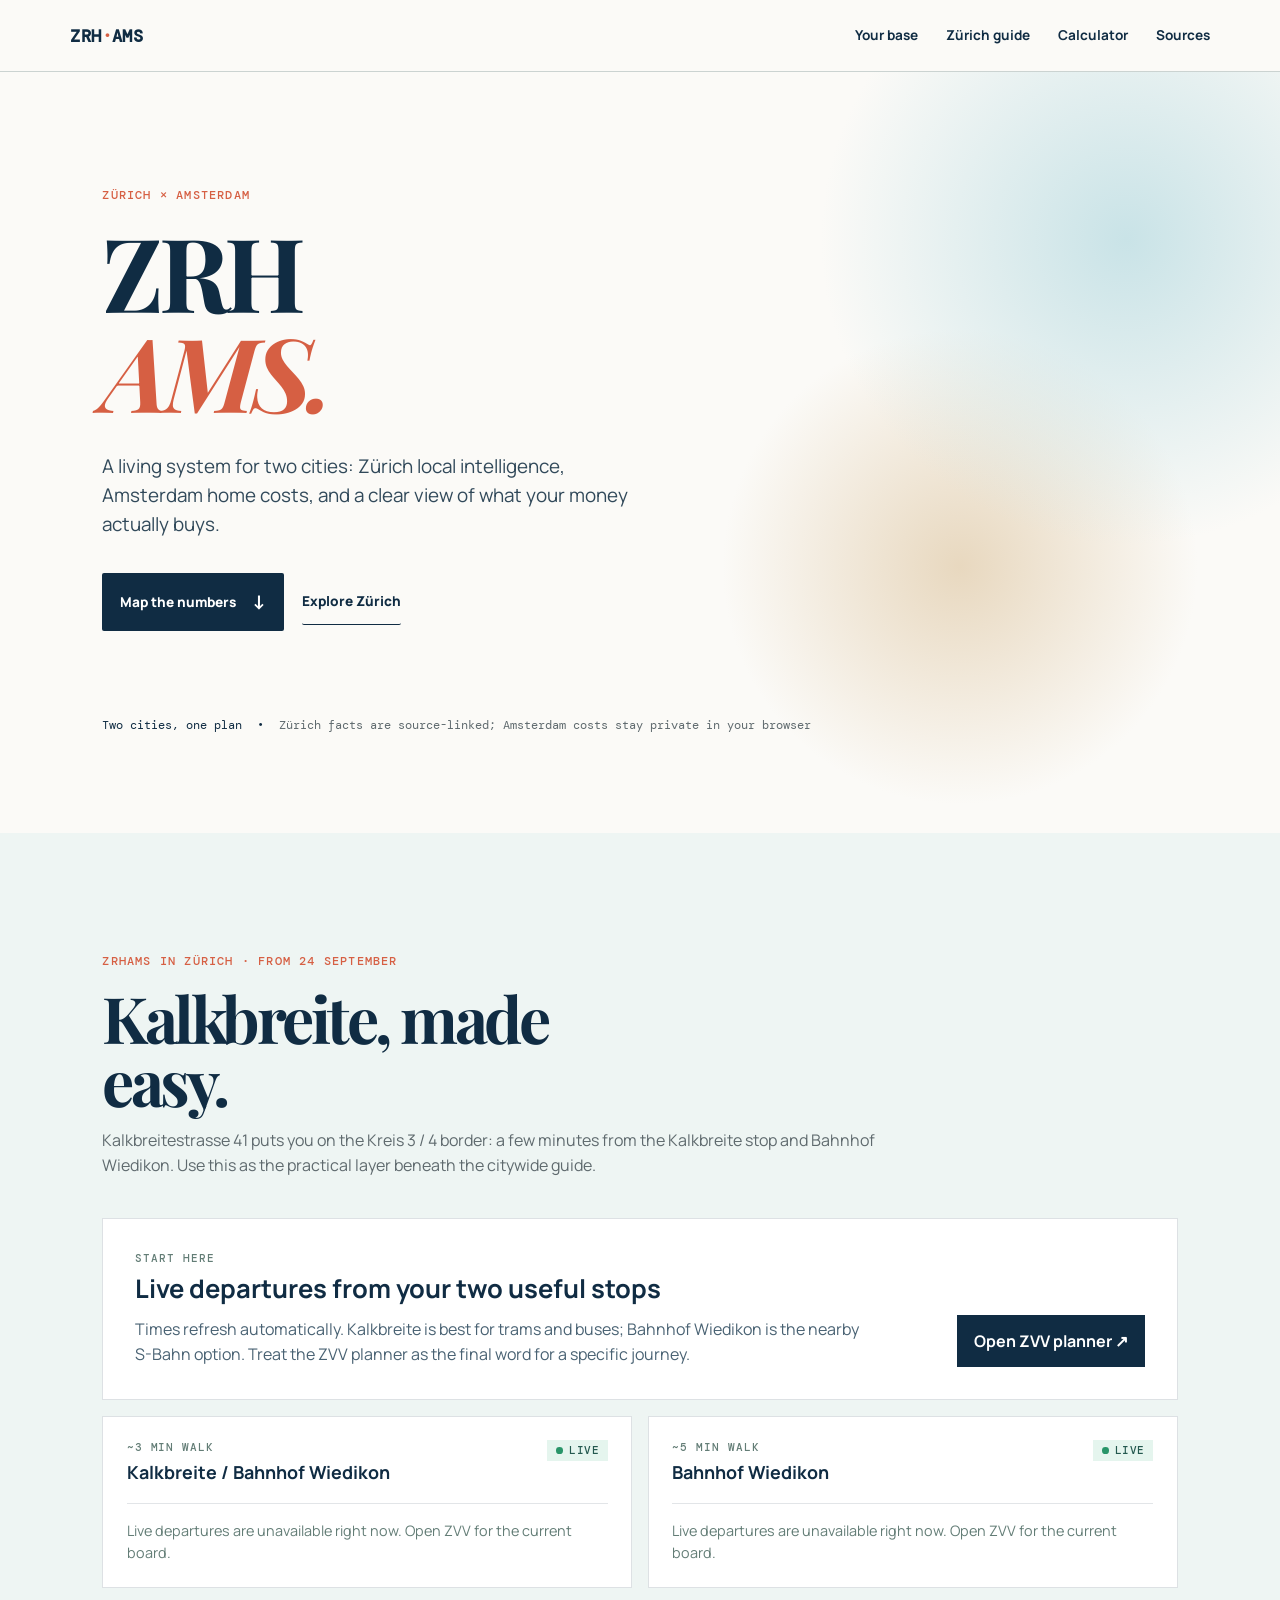
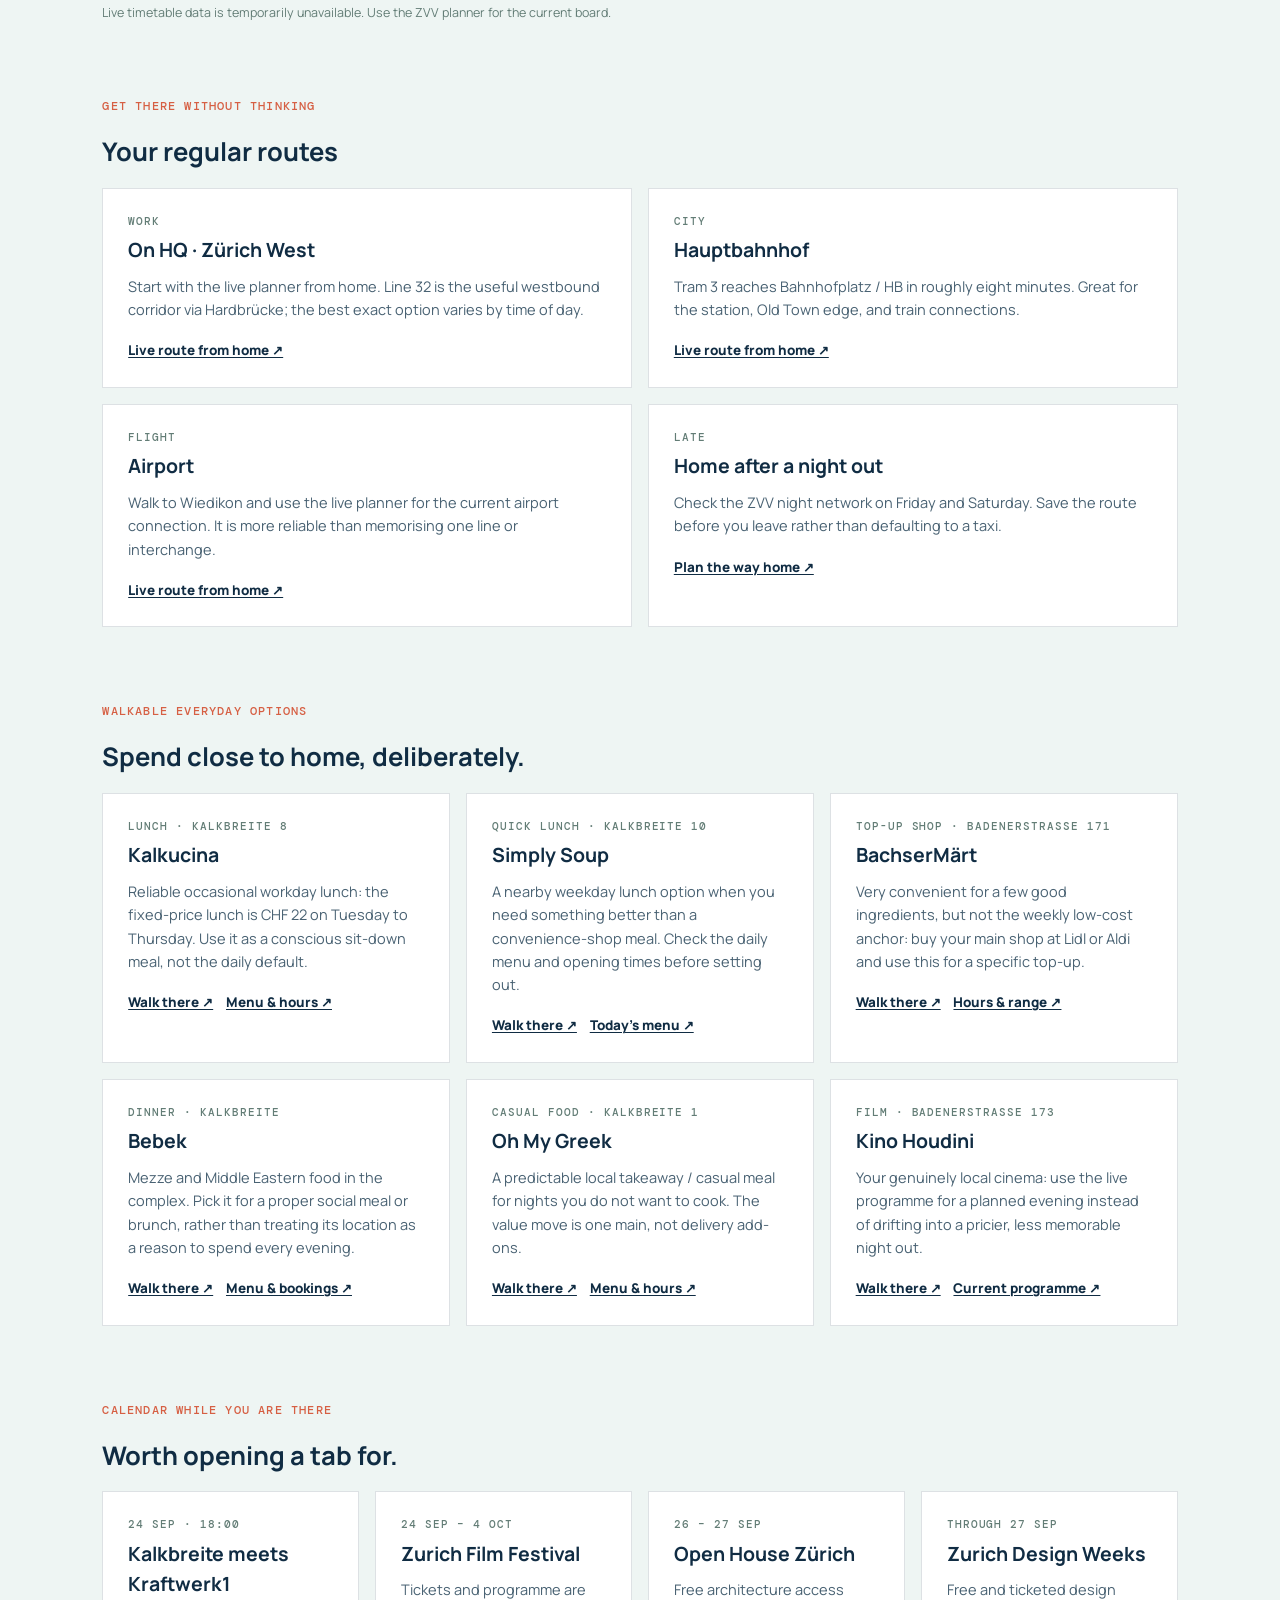
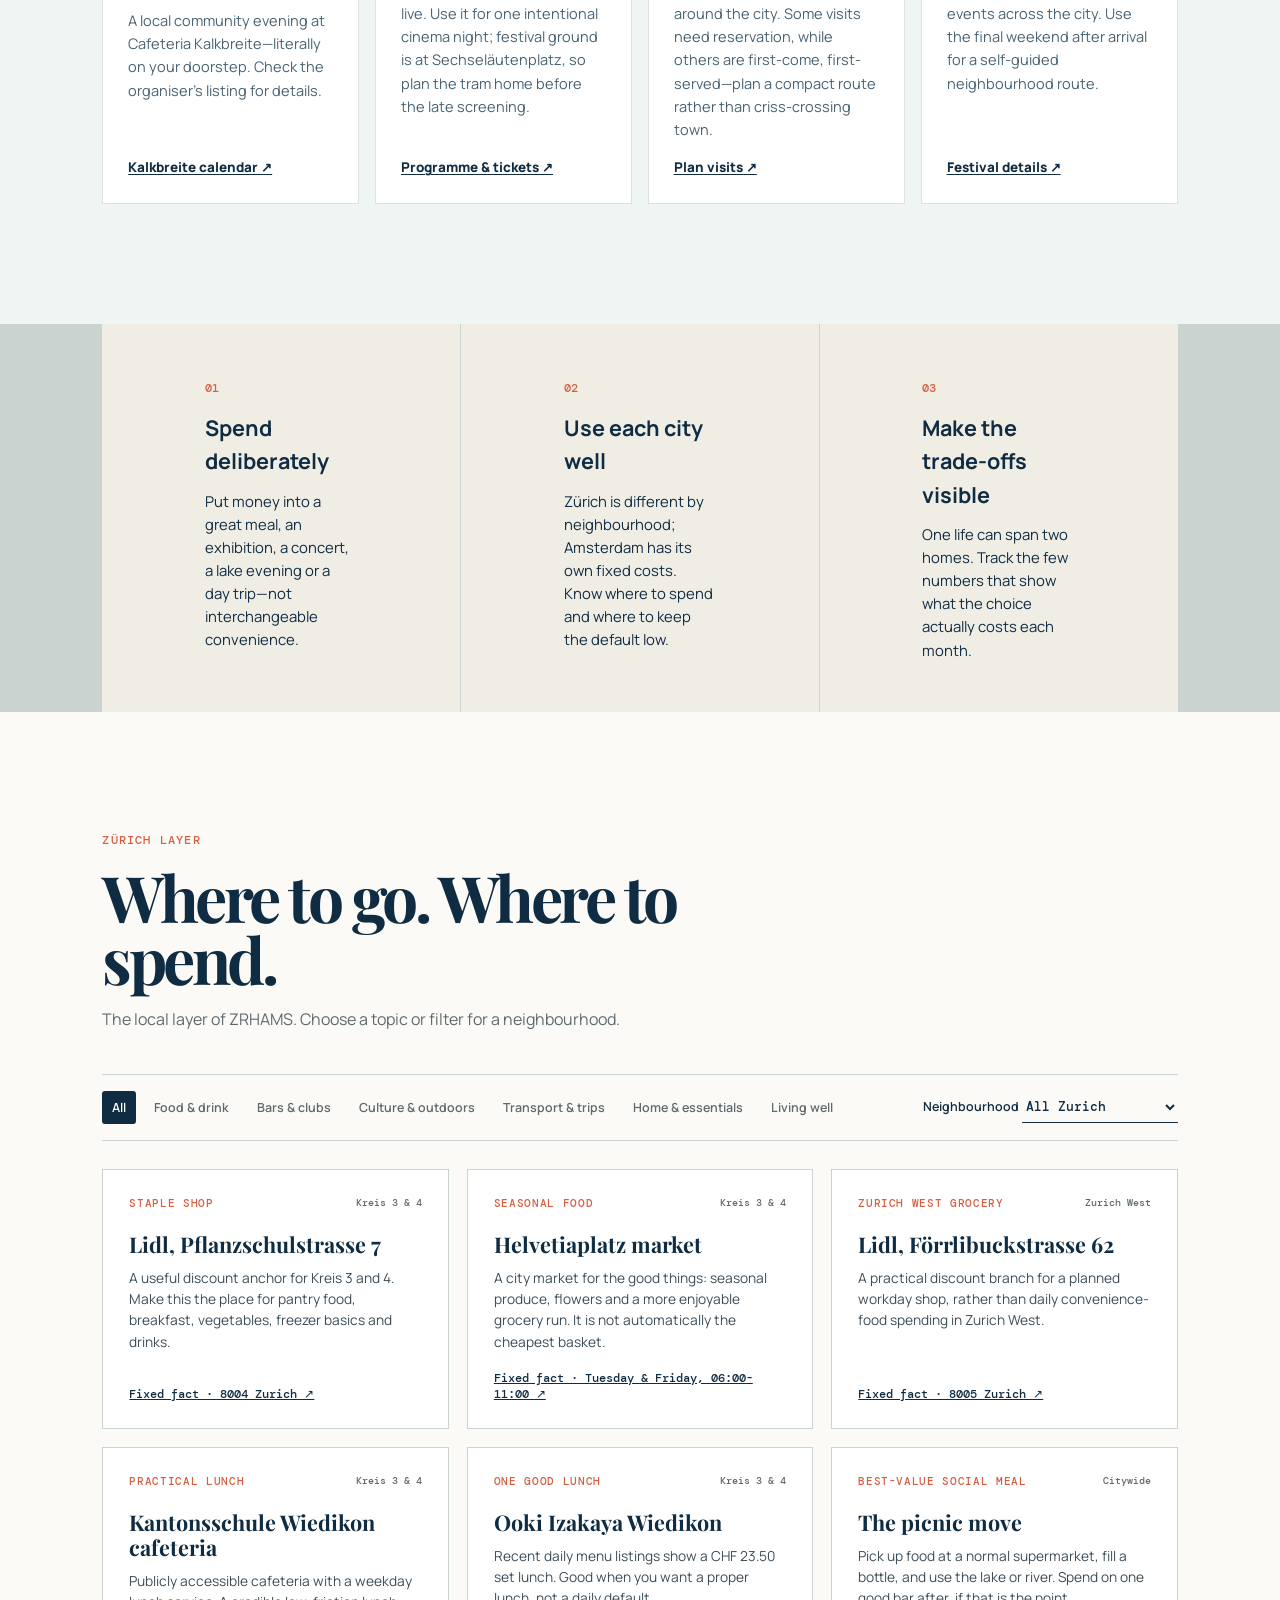
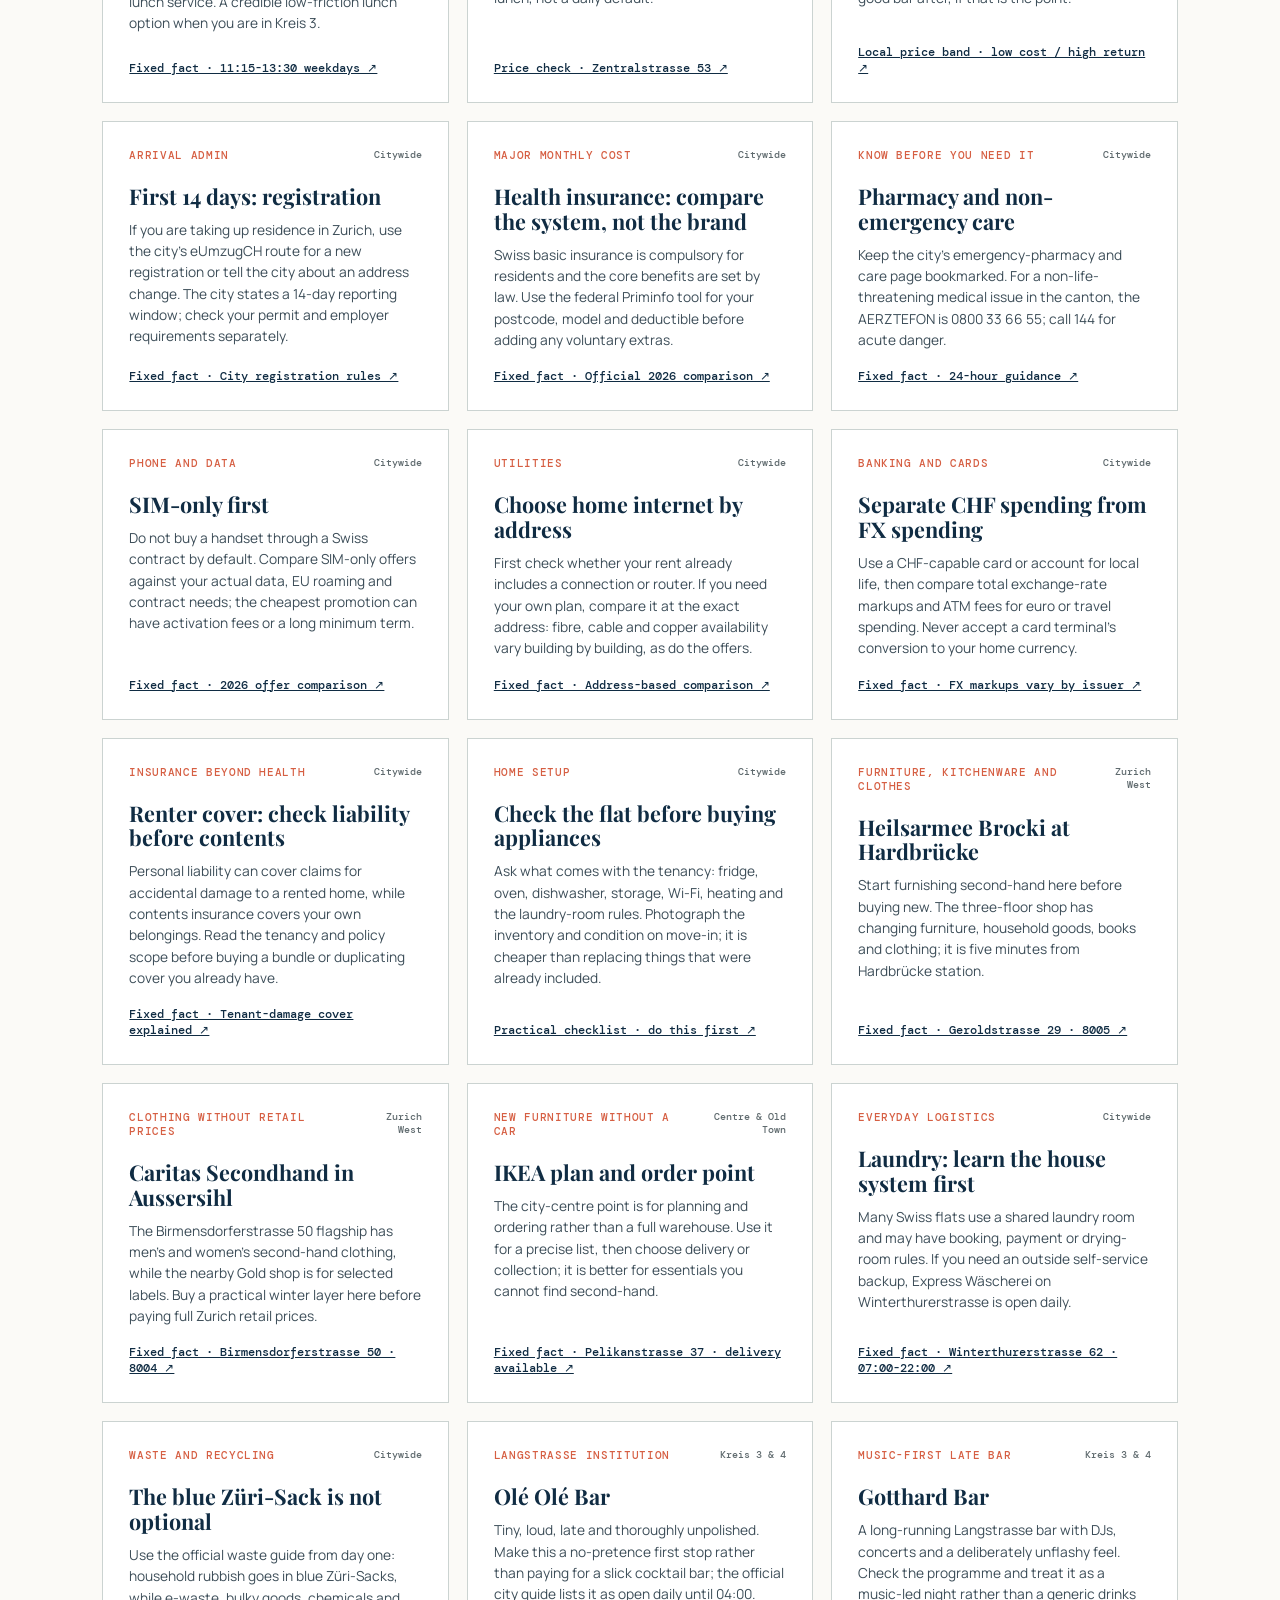
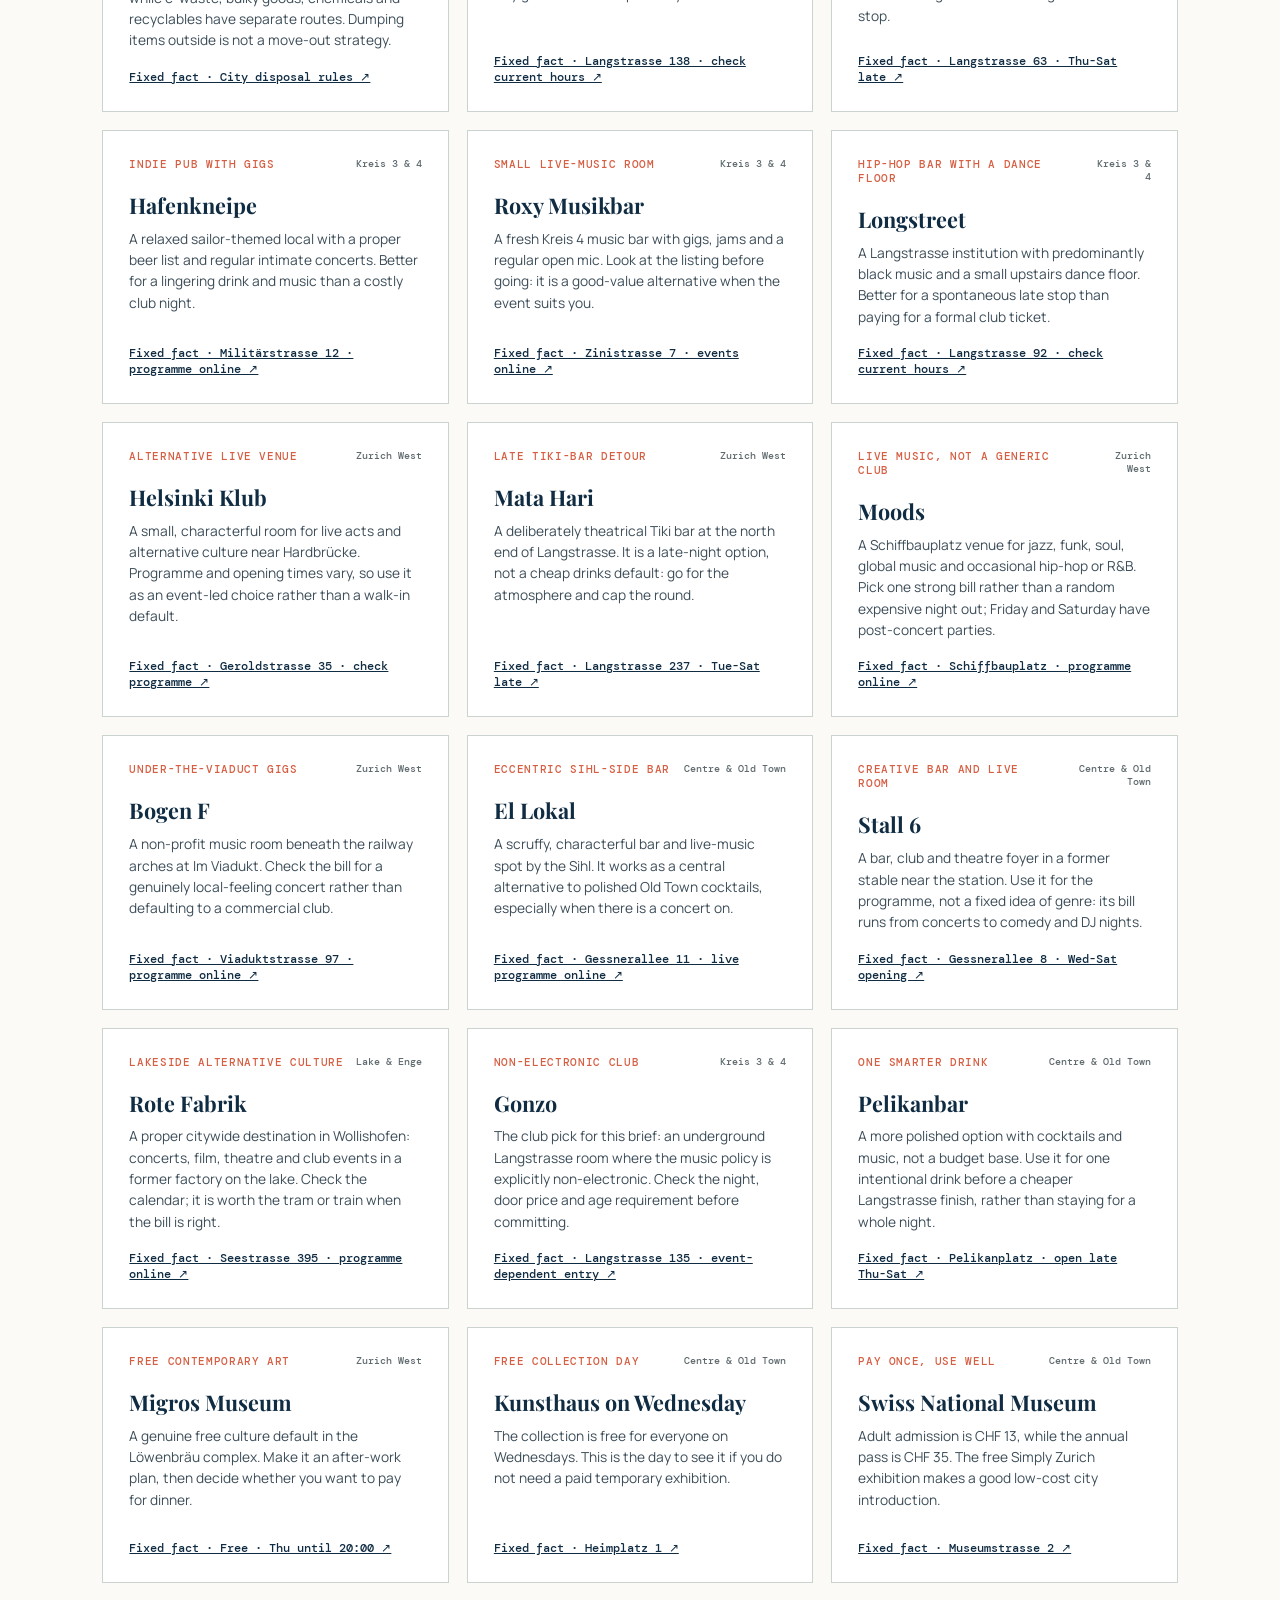
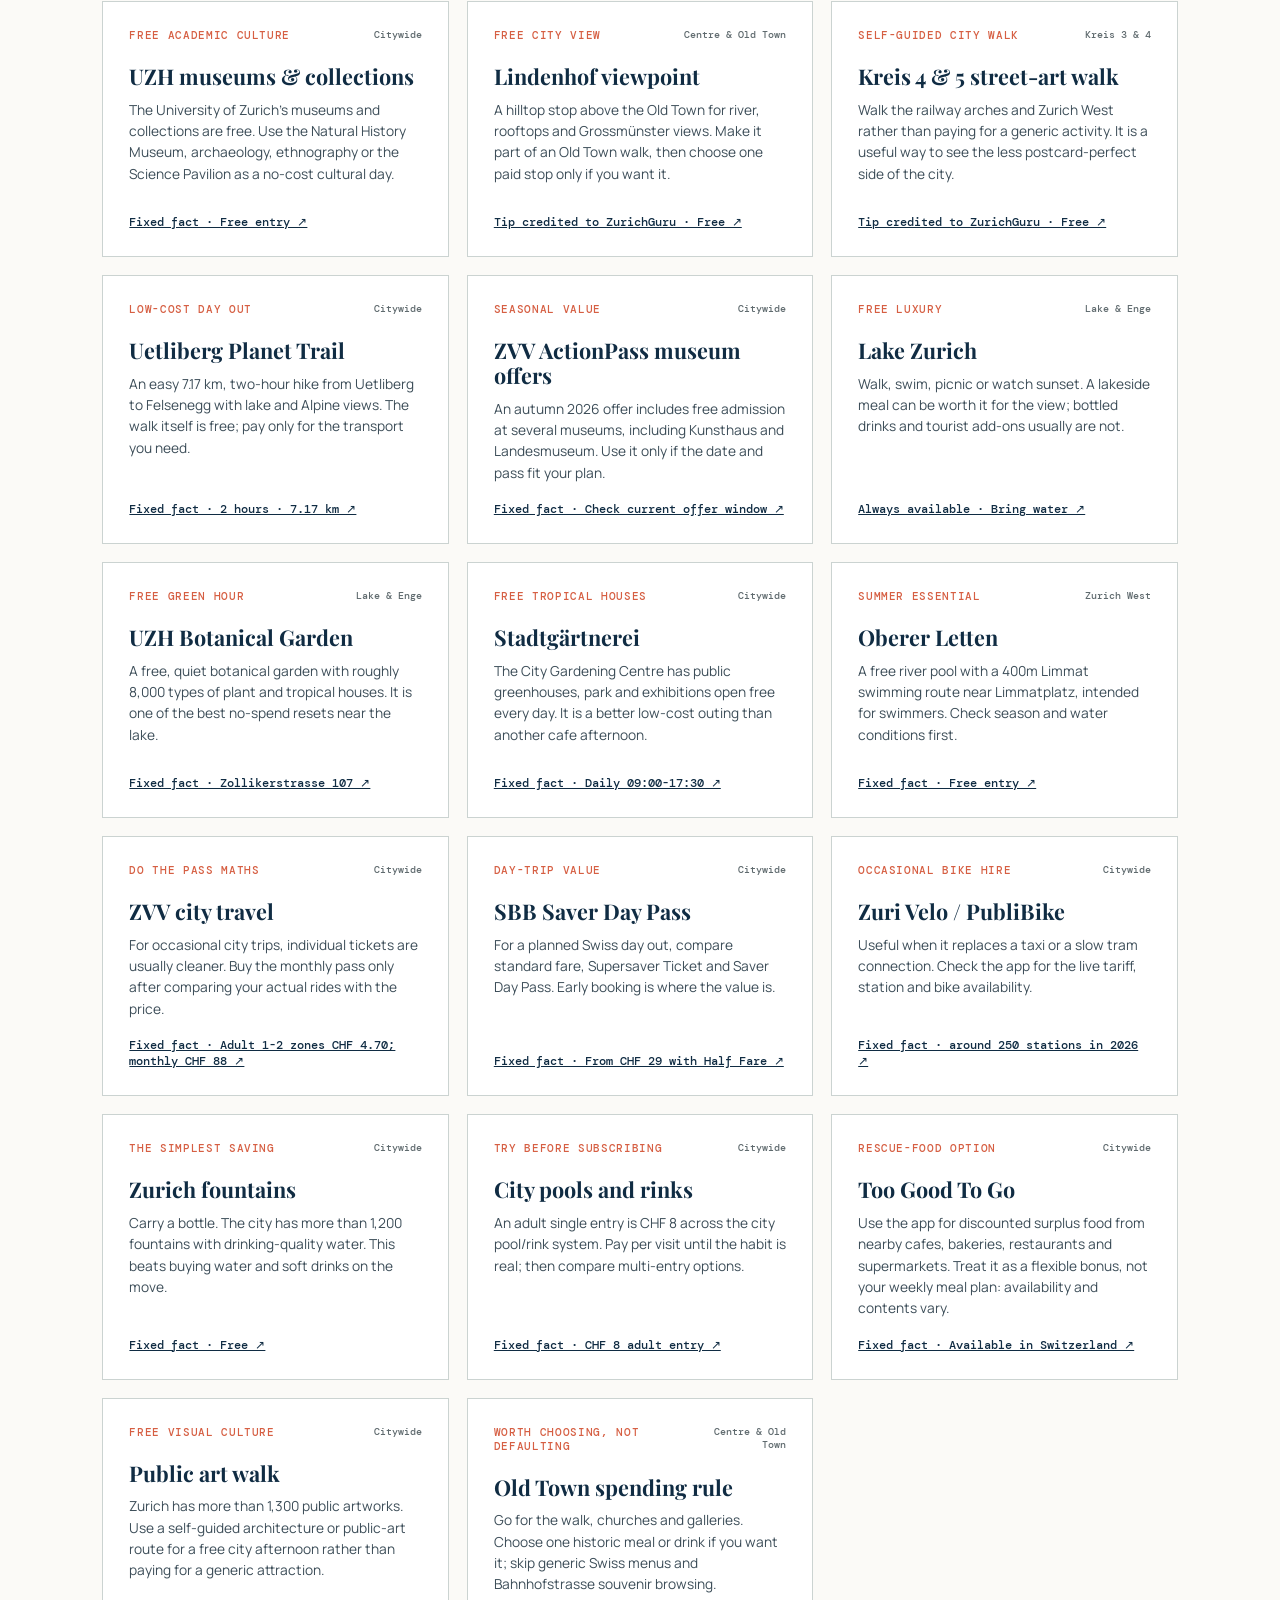
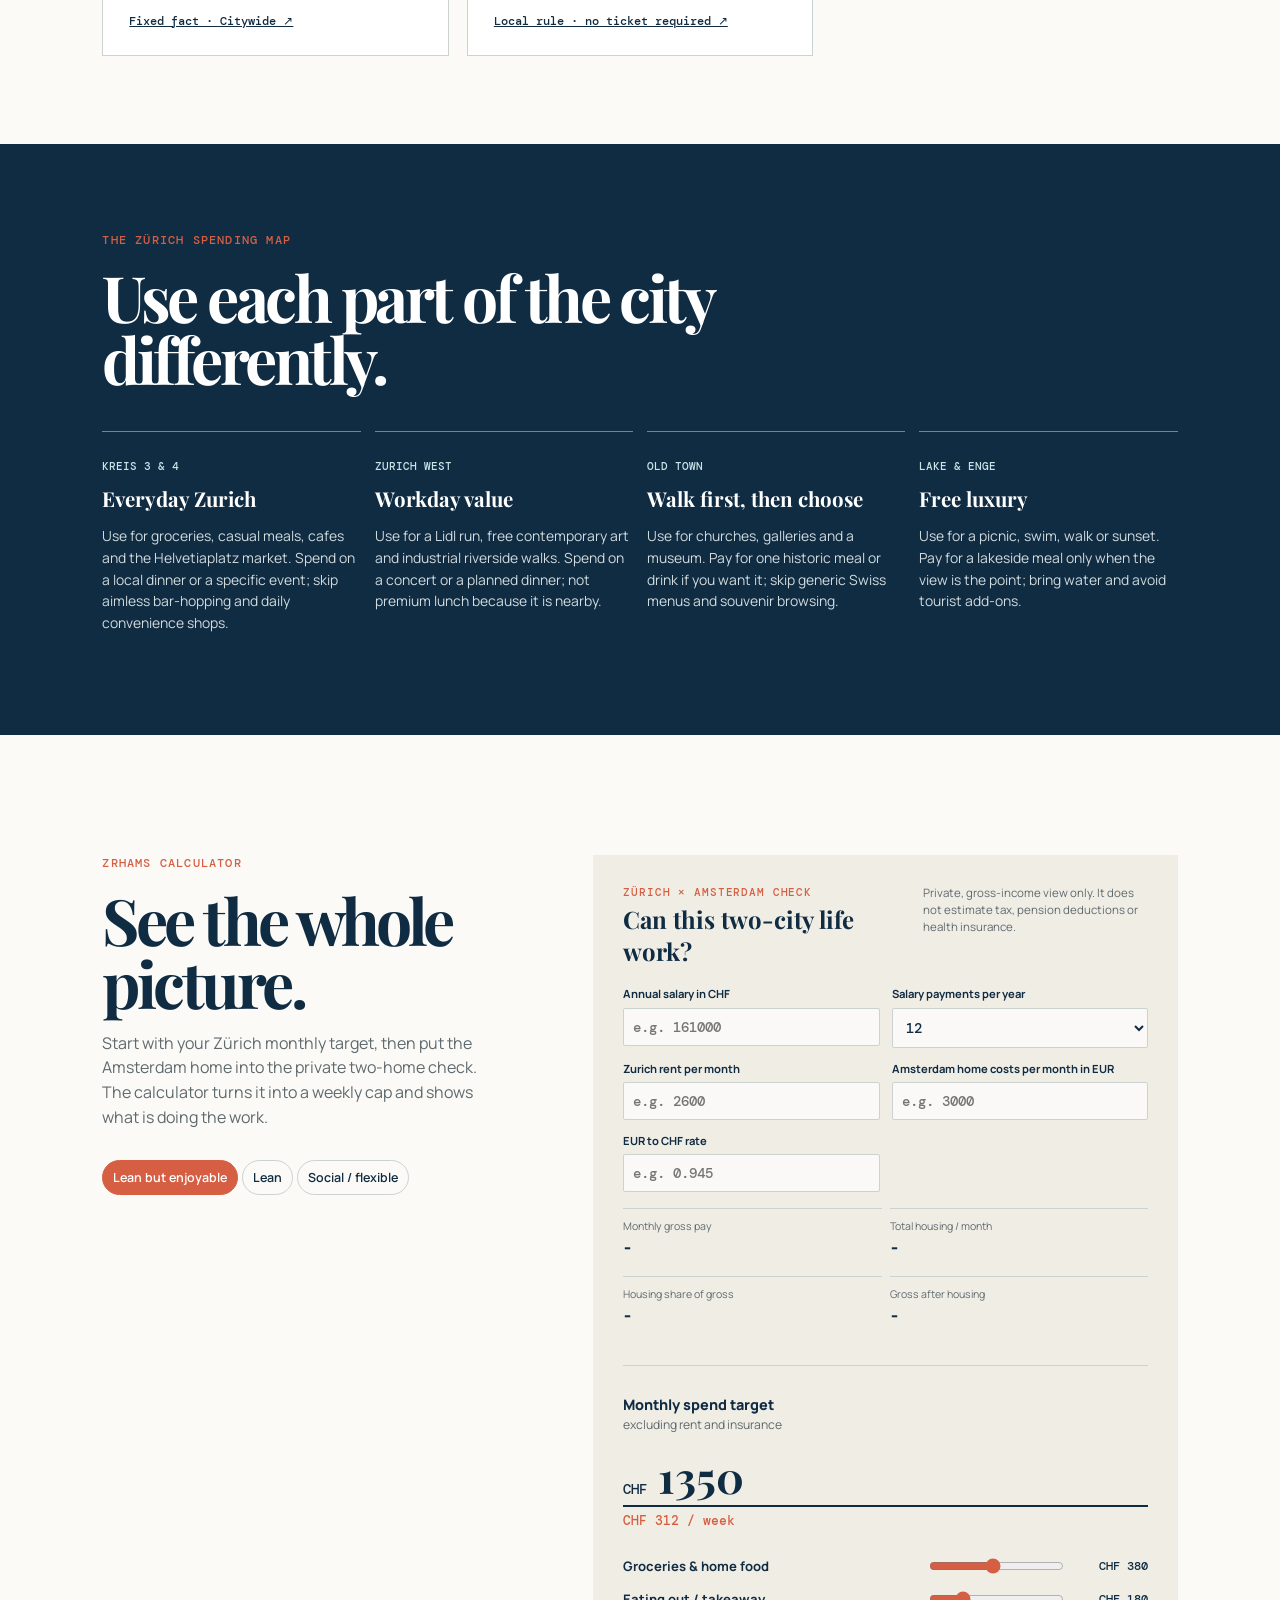
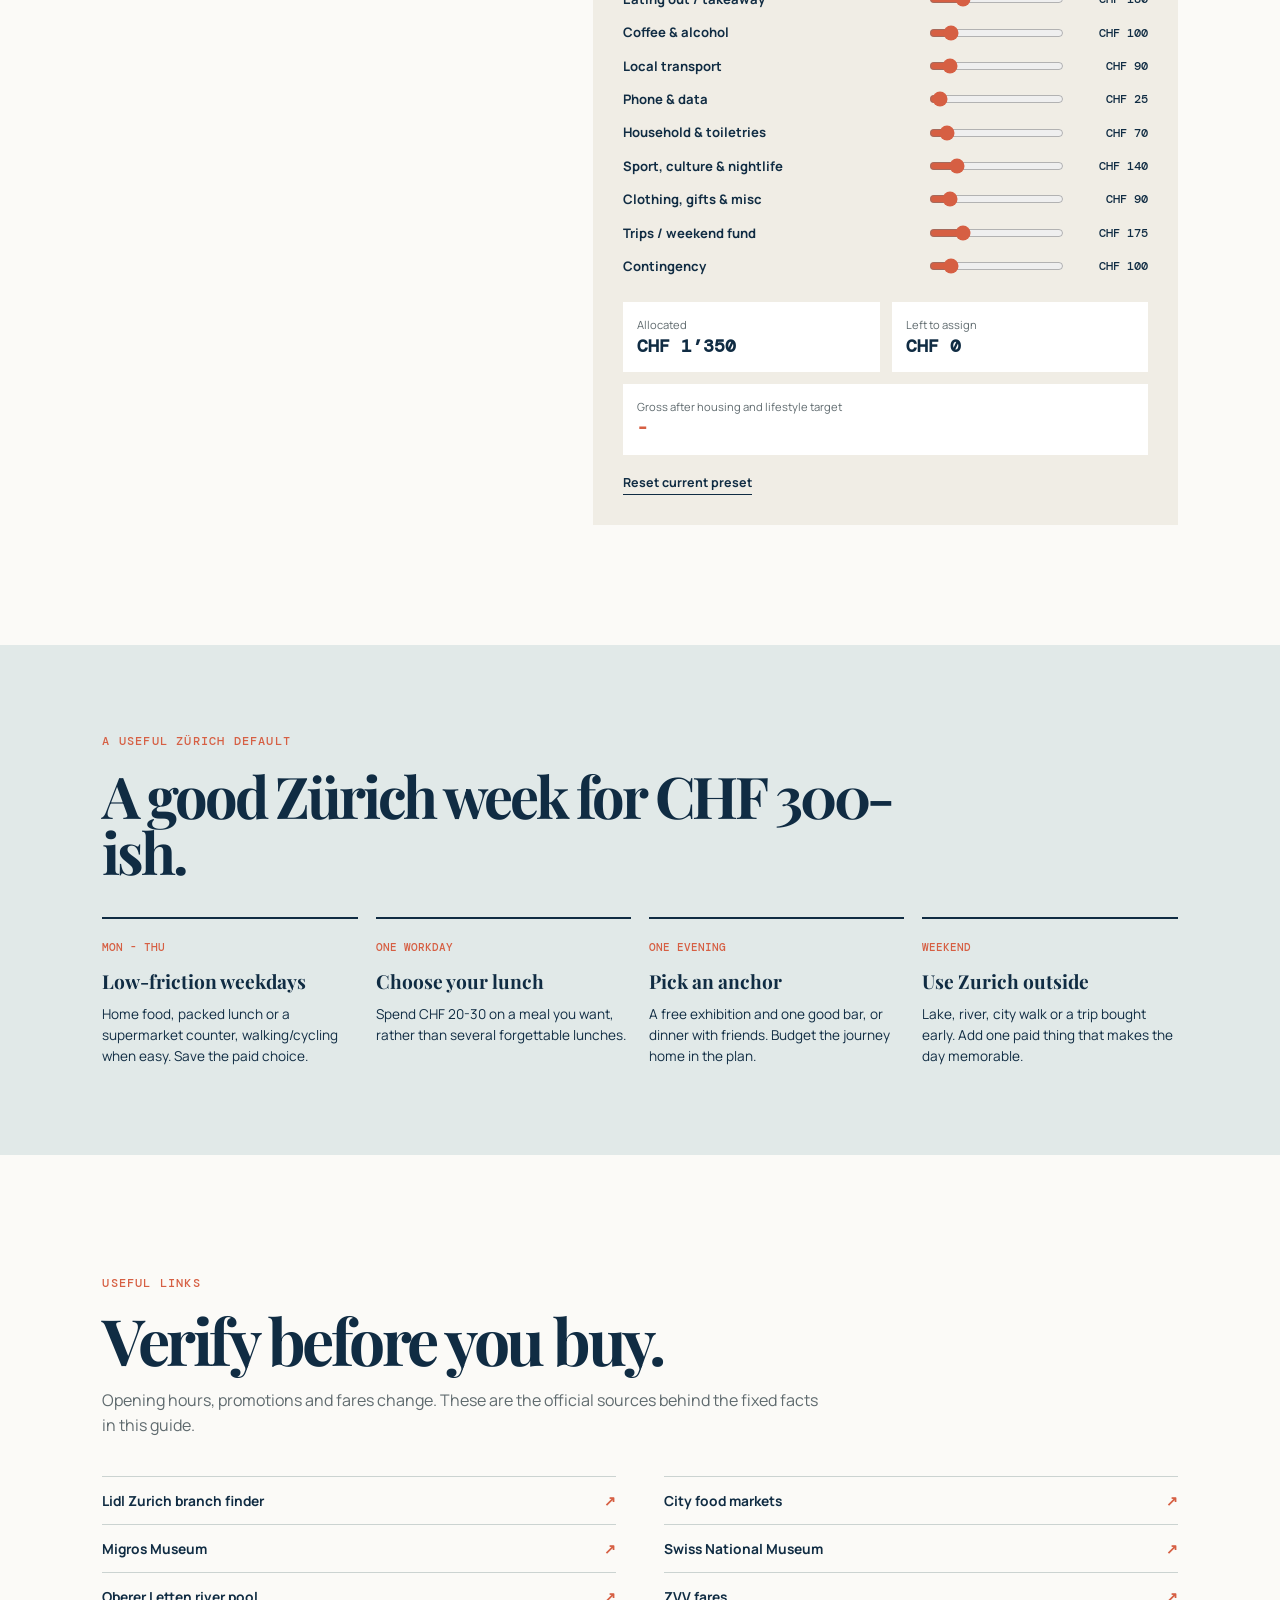
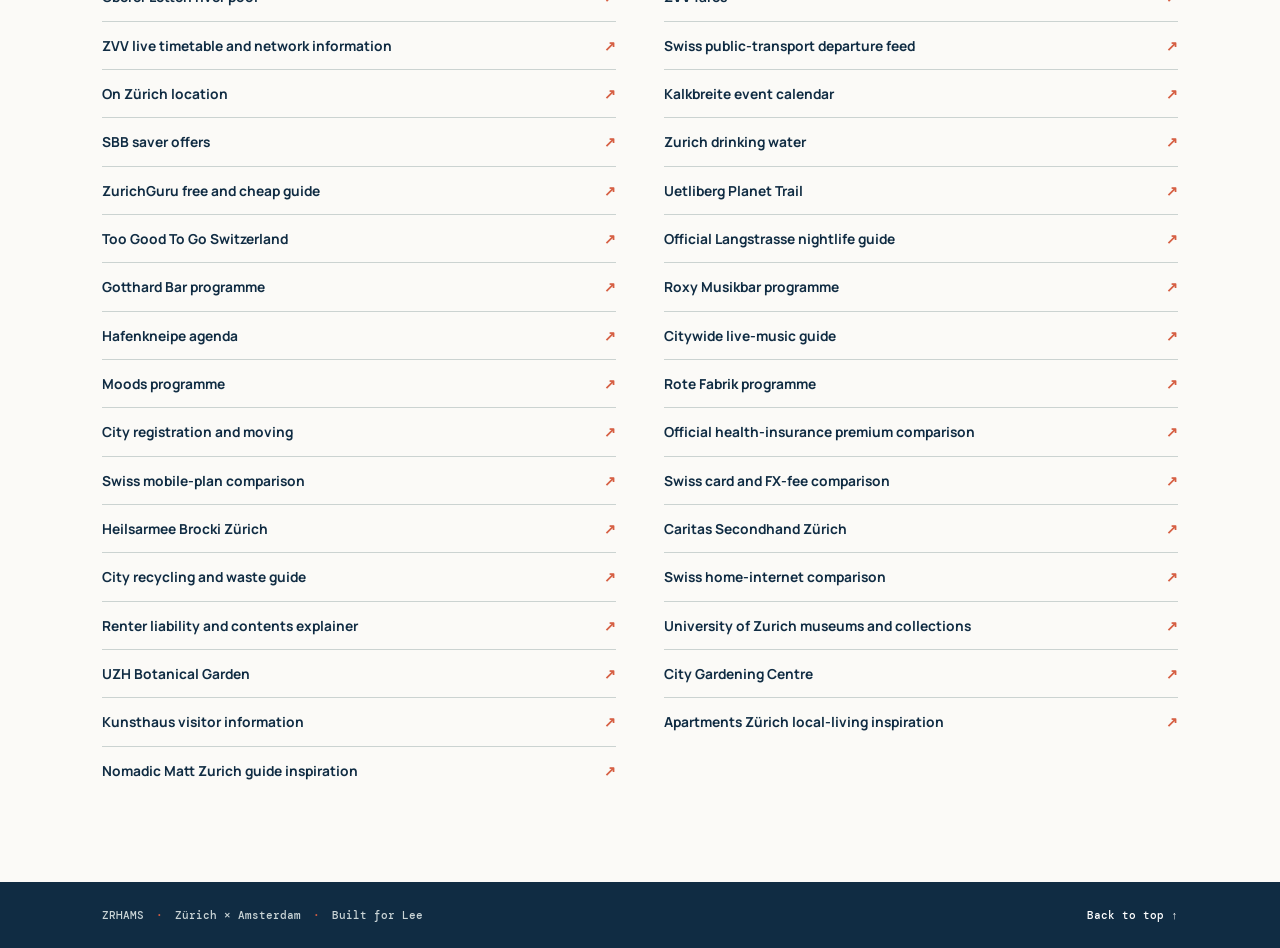
==== commit 8000a173: "Rebrand site as ZRHAMS" ====
--- a/index.html
+++ b/index.html
@@ -3,8 +3,8 @@
   <head>
     <meta charset="utf-8" />
     <meta name="viewport" content="width=device-width, initial-scale=1" />
-    <meta name="description" content="A citywide, practical guide to spending well in Zurich without paying the default Zurich price." />
-    <title>Zurich Budget</title>
+    <meta name="description" content="ZRHAMS — a practical Zürich × Amsterdam lifestyle guide, with local intelligence and two-home money maths." />
+    <title>ZRHAMS</title>
     <link rel="preconnect" href="https://fonts.googleapis.com" />
     <link rel="preconnect" href="https://fonts.gstatic.com" crossorigin />
     <link href="https://fonts.googleapis.com/css2?family=DM+Mono:wght@400;500&family=Manrope:wght@400;500;600;700;800&family=Playfair+Display:wght@600;700&display=swap" rel="stylesheet" />
@@ -14,10 +14,10 @@
   </head>
   <body>
     <header class="topbar">
-      <a class="brand" href="#top" aria-label="Zurich Budget home">Z<span>·</span>B</a>
+      <a class="brand" href="#top" aria-label="ZRHAMS home">ZRH<span>·</span>AMS</a>
       <nav aria-label="Primary navigation">
         <a href="#kalkbreite">Your base</a>
-        <a href="#guide">City guide</a>
+        <a href="#guide">Zürich guide</a>
         <a href="#calculator">Calculator</a>
         <a href="#sources">Sources</a>
       </nav>
@@ -25,19 +25,19 @@
 
     <main id="top">
       <section class="hero section">
-        <p class="eyebrow">A citywide field guide</p>
-        <h1>Zurich<br /><em>Budget.</em></h1>
-        <p class="lede">Spend on the parts of Zurich that are actually worth it. Make everyday spending efficient, not joyless.</p>
+        <p class="eyebrow">Zürich × Amsterdam</p>
+        <h1>ZRH<br /><em>AMS.</em></h1>
+        <p class="lede">A living system for two cities: Zürich local intelligence, Amsterdam home costs, and a clear view of what your money actually buys.</p>
         <div class="hero-actions">
-          <a class="button button-primary" href="#calculator">Build my budget <span>↓</span></a>
-          <a class="button button-quiet" href="#guide">Explore the guide</a>
-        </div>
-        <p class="fact-line"><span>Research checked</span> 14 September 2026 <span class="dot">•</span> Prices marked as fixed facts have a source link</p>
+          <a class="button button-primary" href="#calculator">Map the numbers <span>↓</span></a>
+          <a class="button button-quiet" href="#guide">Explore Zürich</a>
+        </div>
+        <p class="fact-line"><span>Two cities, one plan</span> <span class="dot">•</span> Zürich facts are source-linked; Amsterdam costs stay private in your browser</p>
       </section>
 
       <section id="kalkbreite" class="local-base section">
         <div class="section-heading local-heading">
-          <p class="eyebrow">Your local base · from 24 September</p>
+          <p class="eyebrow">ZRHAMS in Zürich · from 24 September</p>
           <h2>Kalkbreite, made easy.</h2>
           <p>Kalkbreitestrasse 41 puts you on the Kreis 3 / 4 border: a few minutes from the Kalkbreite stop and Bahnhof Wiedikon. Use this as the practical layer beneath the citywide guide.</p>
         </div>
@@ -90,13 +90,13 @@
       </section>
 
       <section class="principles section" aria-label="The approach">
-        <article><span>01</span><h2>Spend deliberately</h2><p>Put money into a great meal, an exhibition, a concert, a lake evening or a day trip - not interchangeable convenience.</p></article>
-        <article><span>02</span><h2>Use the city well</h2><p>Zurich is different by neighbourhood. Shop, eat and spend in the right area rather than wherever you happen to be.</p></article>
-        <article><span>03</span><h2>Make the maths visible</h2><p>Track a few useful categories. A weekly cap is more useful than regretting a monthly total.</p></article>
+        <article><span>01</span><h2>Spend deliberately</h2><p>Put money into a great meal, an exhibition, a concert, a lake evening or a day trip—not interchangeable convenience.</p></article>
+        <article><span>02</span><h2>Use each city well</h2><p>Zürich is different by neighbourhood; Amsterdam has its own fixed costs. Know where to spend and where to keep the default low.</p></article>
+        <article><span>03</span><h2>Make the trade-offs visible</h2><p>One life can span two homes. Track the few numbers that show what the choice actually costs each month.</p></article>
       </section>
 
       <section id="guide" class="guide section">
-        <div class="section-heading"><p class="eyebrow">City guide</p><h2>Where to go. Where to spend.</h2><p>Choose a topic or filter for a neighbourhood.</p></div>
+        <div class="section-heading"><p class="eyebrow">Zürich layer</p><h2>Where to go. Where to spend.</h2><p>The local layer of ZRHAMS. Choose a topic or filter for a neighbourhood.</p></div>
         <div class="guide-controls">
           <div class="topic-tabs" role="tablist" aria-label="Guide topics">
             <button class="tab active" data-topic="all" role="tab">All</button>
@@ -113,7 +113,7 @@
       </section>
 
       <section class="spending-map section">
-        <div class="section-heading"><p class="eyebrow">The spending map</p><h2>Use each part of Zurich differently.</h2></div>
+        <div class="section-heading"><p class="eyebrow">The Zürich spending map</p><h2>Use each part of the city differently.</h2></div>
         <div class="map-grid">
           <article><p class="area">Kreis 3 & 4</p><h3>Everyday Zurich</h3><p>Use for groceries, casual meals, cafes and the Helvetiaplatz market. Spend on a local dinner or a specific event; skip aimless bar-hopping and daily convenience shops.</p></article>
           <article><p class="area">Zurich West</p><h3>Workday value</h3><p>Use for a Lidl run, free contemporary art and industrial riverside walks. Spend on a concert or a planned dinner; not premium lunch because it is nearby.</p></article>
@@ -123,15 +123,15 @@
       </section>
 
       <section id="calculator" class="calculator section">
-        <div class="calculator-intro"><p class="eyebrow">Budget calculator</p><h2>Make your Zurich number.</h2><p>Enter a monthly target and choose the life you actually intend to live. The calculator gives you a weekly cap and shows what is doing the work.</p><div class="preset-row" aria-label="Budget presets"><button class="preset active" data-preset="balanced">Lean but enjoyable</button><button class="preset" data-preset="lean">Lean</button><button class="preset" data-preset="social">Social / flexible</button></div></div>
+        <div class="calculator-intro"><p class="eyebrow">ZRHAMS calculator</p><h2>See the whole picture.</h2><p>Start with your Zürich monthly target, then put the Amsterdam home into the private two-home check. The calculator turns it into a weekly cap and shows what is doing the work.</p><div class="preset-row" aria-label="Budget presets"><button class="preset active" data-preset="balanced">Lean but enjoyable</button><button class="preset" data-preset="lean">Lean</button><button class="preset" data-preset="social">Social / flexible</button></div></div>
         <div class="calculator-panel">
           <div class="dual-home">
-            <div class="dual-home-heading"><div><p class="mini-eyebrow">Private dual-home check</p><h3>Can two homes work?</h3></div><p>Gross-income view only. It does not estimate tax, pension deductions or health insurance.</p></div>
+            <div class="dual-home-heading"><div><p class="mini-eyebrow">Zürich × Amsterdam check</p><h3>Can this two-city life work?</h3></div><p>Private, gross-income view only. It does not estimate tax, pension deductions or health insurance.</p></div>
             <div class="dual-home-inputs">
               <label>Annual salary in CHF<input id="annual-salary" type="number" min="0" step="1000" placeholder="e.g. 161000" /></label>
               <label>Salary payments per year<select id="salary-payments"><option value="12">12</option><option value="13">13</option></select></label>
               <label>Zurich rent per month<input id="zurich-rent" type="number" min="0" step="50" placeholder="e.g. 2600" /></label>
-              <label>Other-home costs per month in EUR<input id="other-home-eur" type="number" min="0" step="50" placeholder="e.g. 3000" /></label>
+              <label>Amsterdam home costs per month in EUR<input id="other-home-eur" type="number" min="0" step="50" placeholder="e.g. 3000" /></label>
               <label>EUR to CHF rate<input id="eur-chf" type="number" min="0" step="0.001" placeholder="e.g. 0.945" /></label>
             </div>
             <div class="dual-home-results">
@@ -149,7 +149,7 @@
       </section>
 
       <section class="week-plan section">
-        <p class="eyebrow">A useful default</p><h2>A good Zurich week for CHF 300-ish.</h2>
+        <p class="eyebrow">A useful Zürich default</p><h2>A good Zürich week for CHF 300-ish.</h2>
         <div class="week-grid"><article><span>Mon - Thu</span><h3>Low-friction weekdays</h3><p>Home food, packed lunch or a supermarket counter, walking/cycling when easy. Save the paid choice.</p></article><article><span>One workday</span><h3>Choose your lunch</h3><p>Spend CHF 20-30 on a meal you want, rather than several forgettable lunches.</p></article><article><span>One evening</span><h3>Pick an anchor</h3><p>A free exhibition and one good bar, or dinner with friends. Budget the journey home in the plan.</p></article><article><span>Weekend</span><h3>Use Zurich outside</h3><p>Lake, river, city walk or a trip bought early. Add one paid thing that makes the day memorable.</p></article></div>
       </section>
 
@@ -196,7 +196,7 @@
         </ul>
       </section>
     </main>
-    <footer><p>Zurich Budget <span>·</span> Built for Lee <span>·</span> Prices in Swiss francs</p><a href="#top">Back to top ↑</a></footer>
+    <footer><p>ZRHAMS <span>·</span> Zürich × Amsterdam <span>·</span> Built for Lee</p><a href="#top">Back to top ↑</a></footer>
     <script src="app.js"></script>
   </body>
 </html>
--- a/kalkbreite.css
+++ b/kalkbreite.css
@@ -3,6 +3,13 @@
   padding-bottom: 7.5rem;
   background: #eef5f3;
 }
+
+.brand {
+  font-size: 1.08rem;
+  letter-spacing: .025em;
+}
+
+.brand span { letter-spacing: 0; }
 
 .local-heading { max-width: 49rem; }
 .local-heading h2 { max-width: 35rem; }
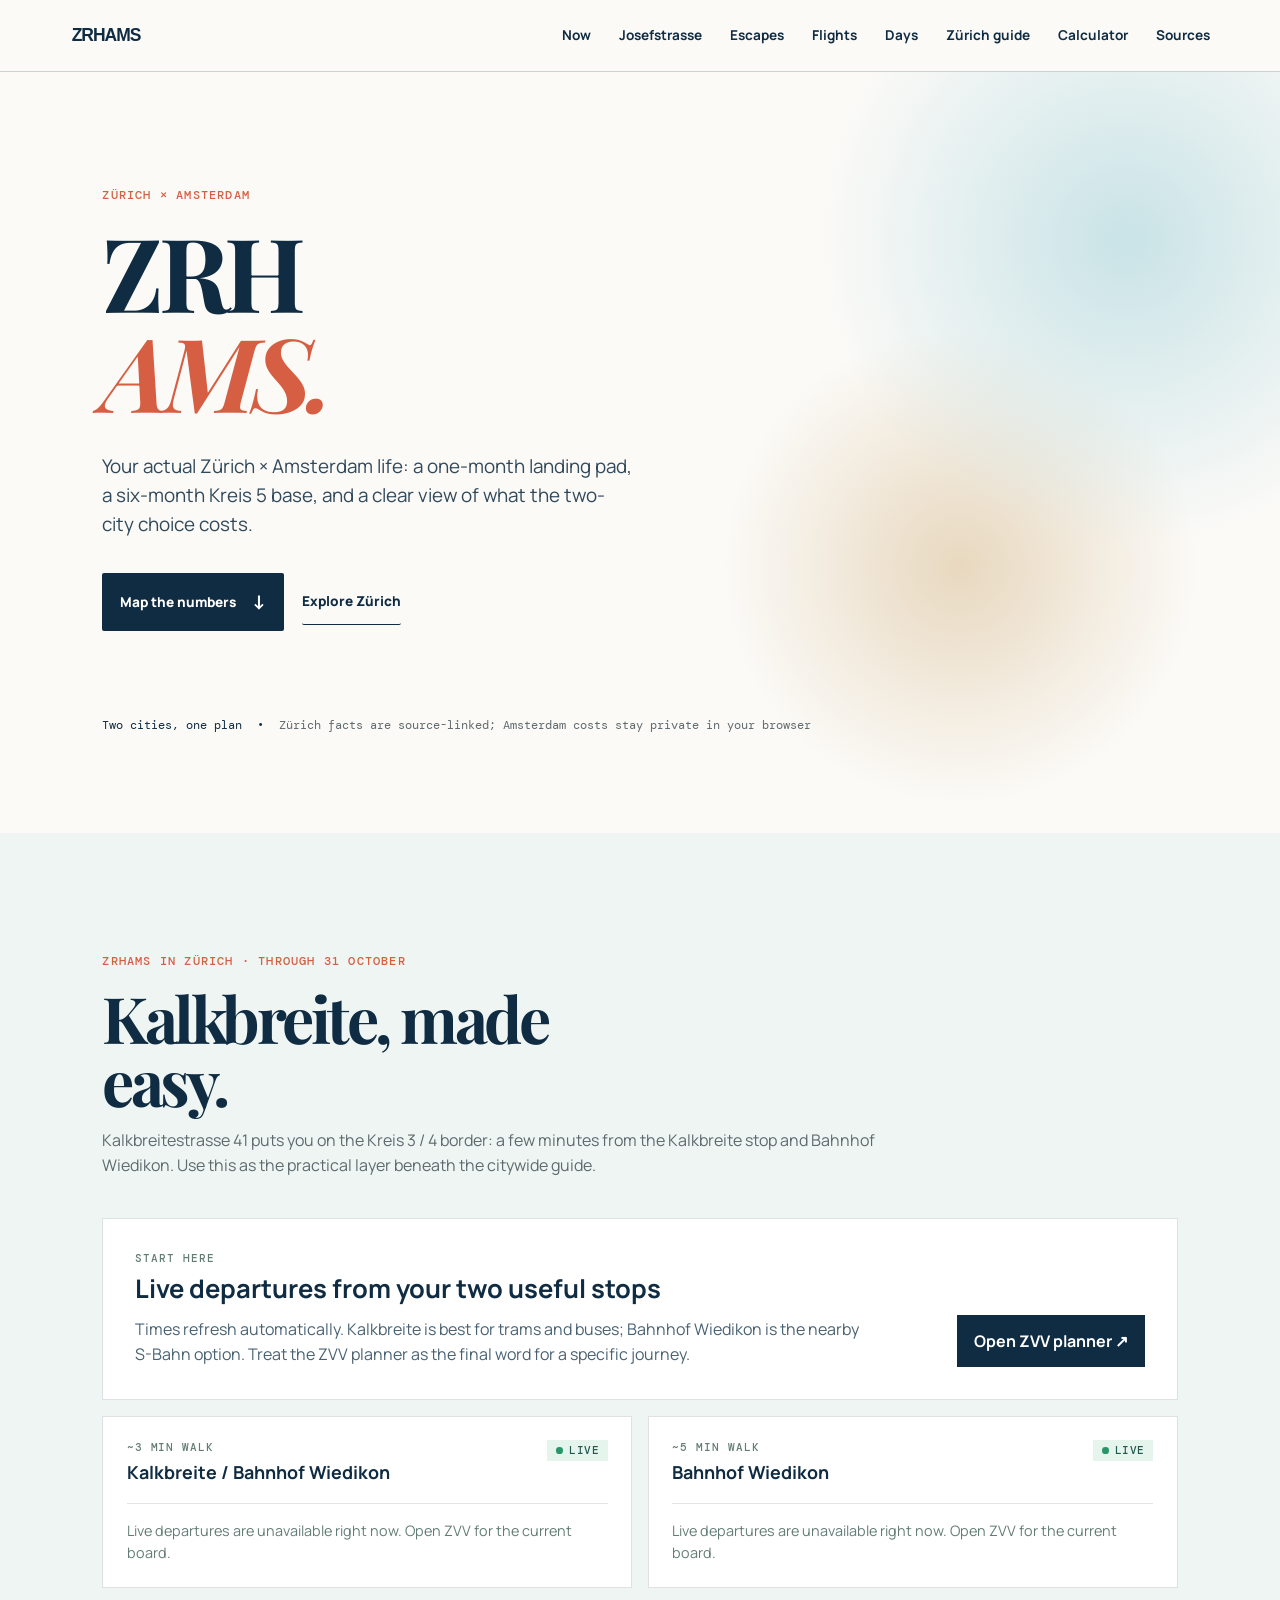
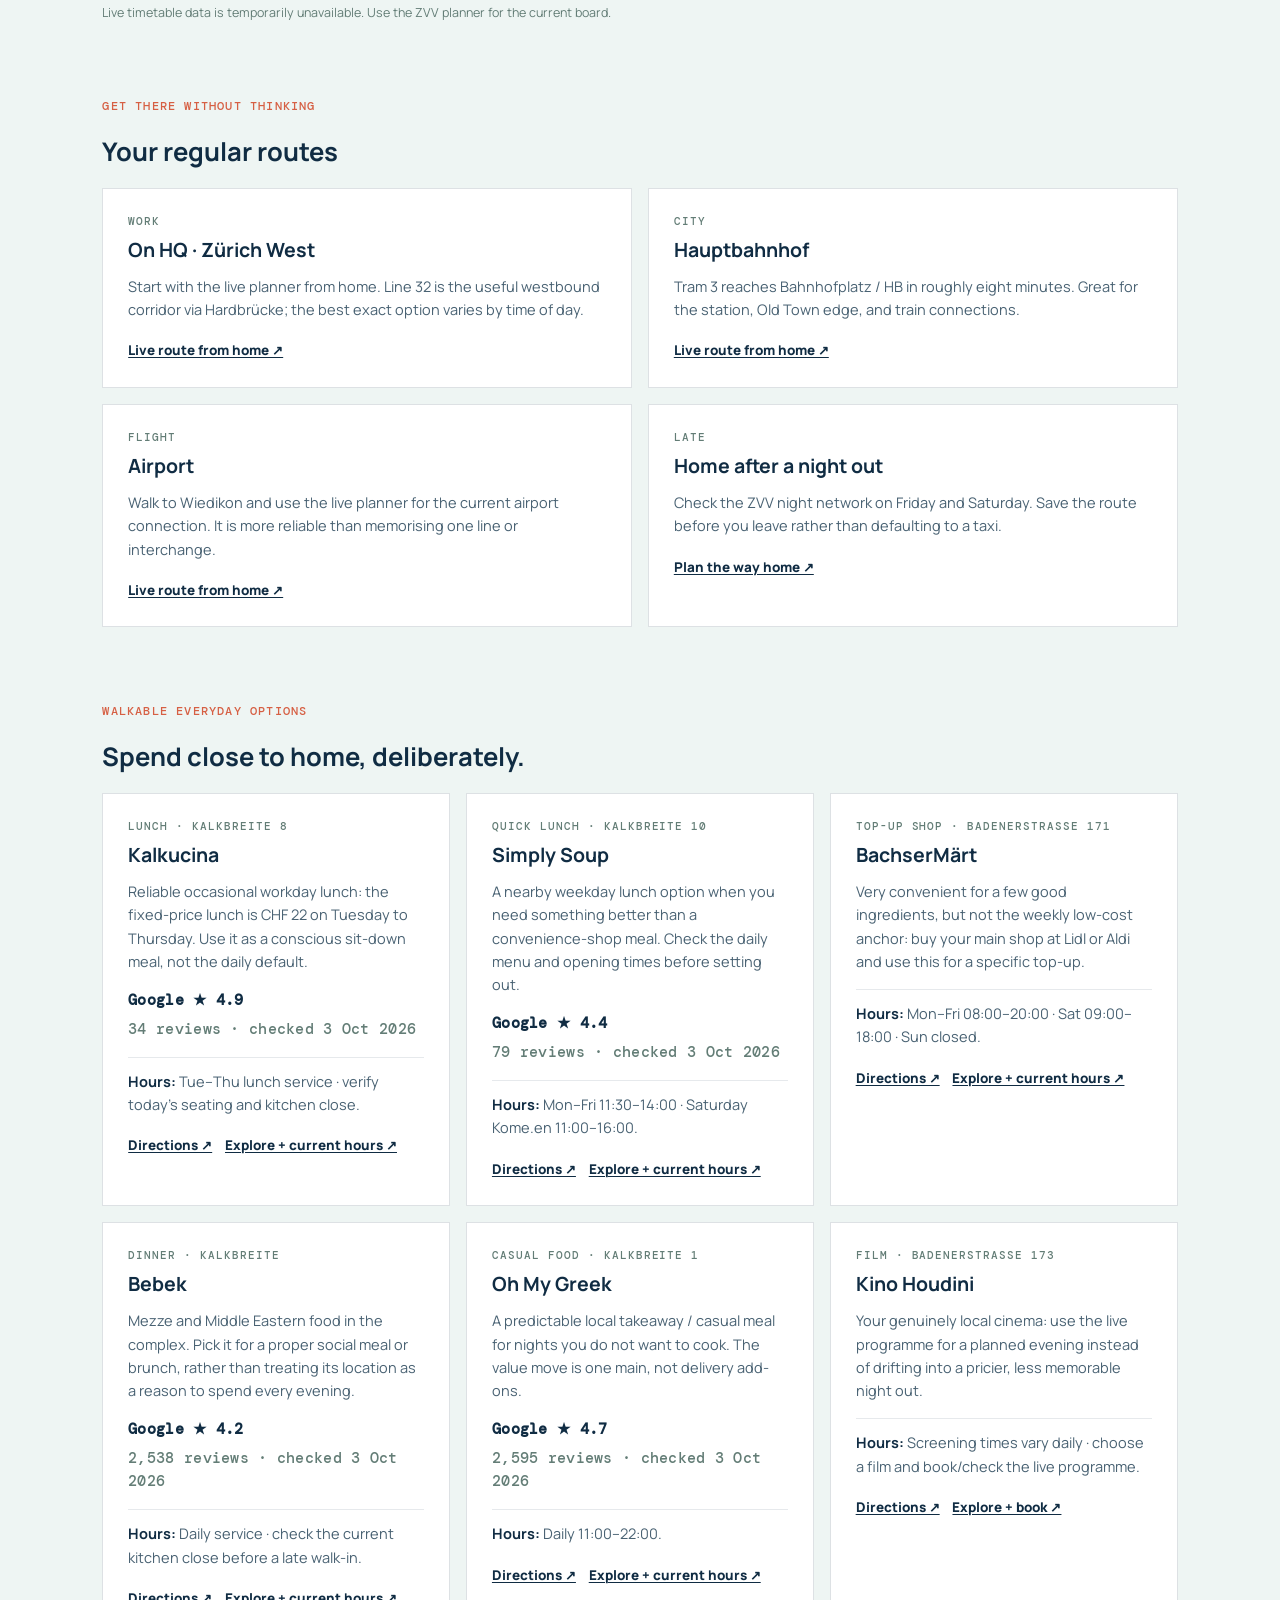
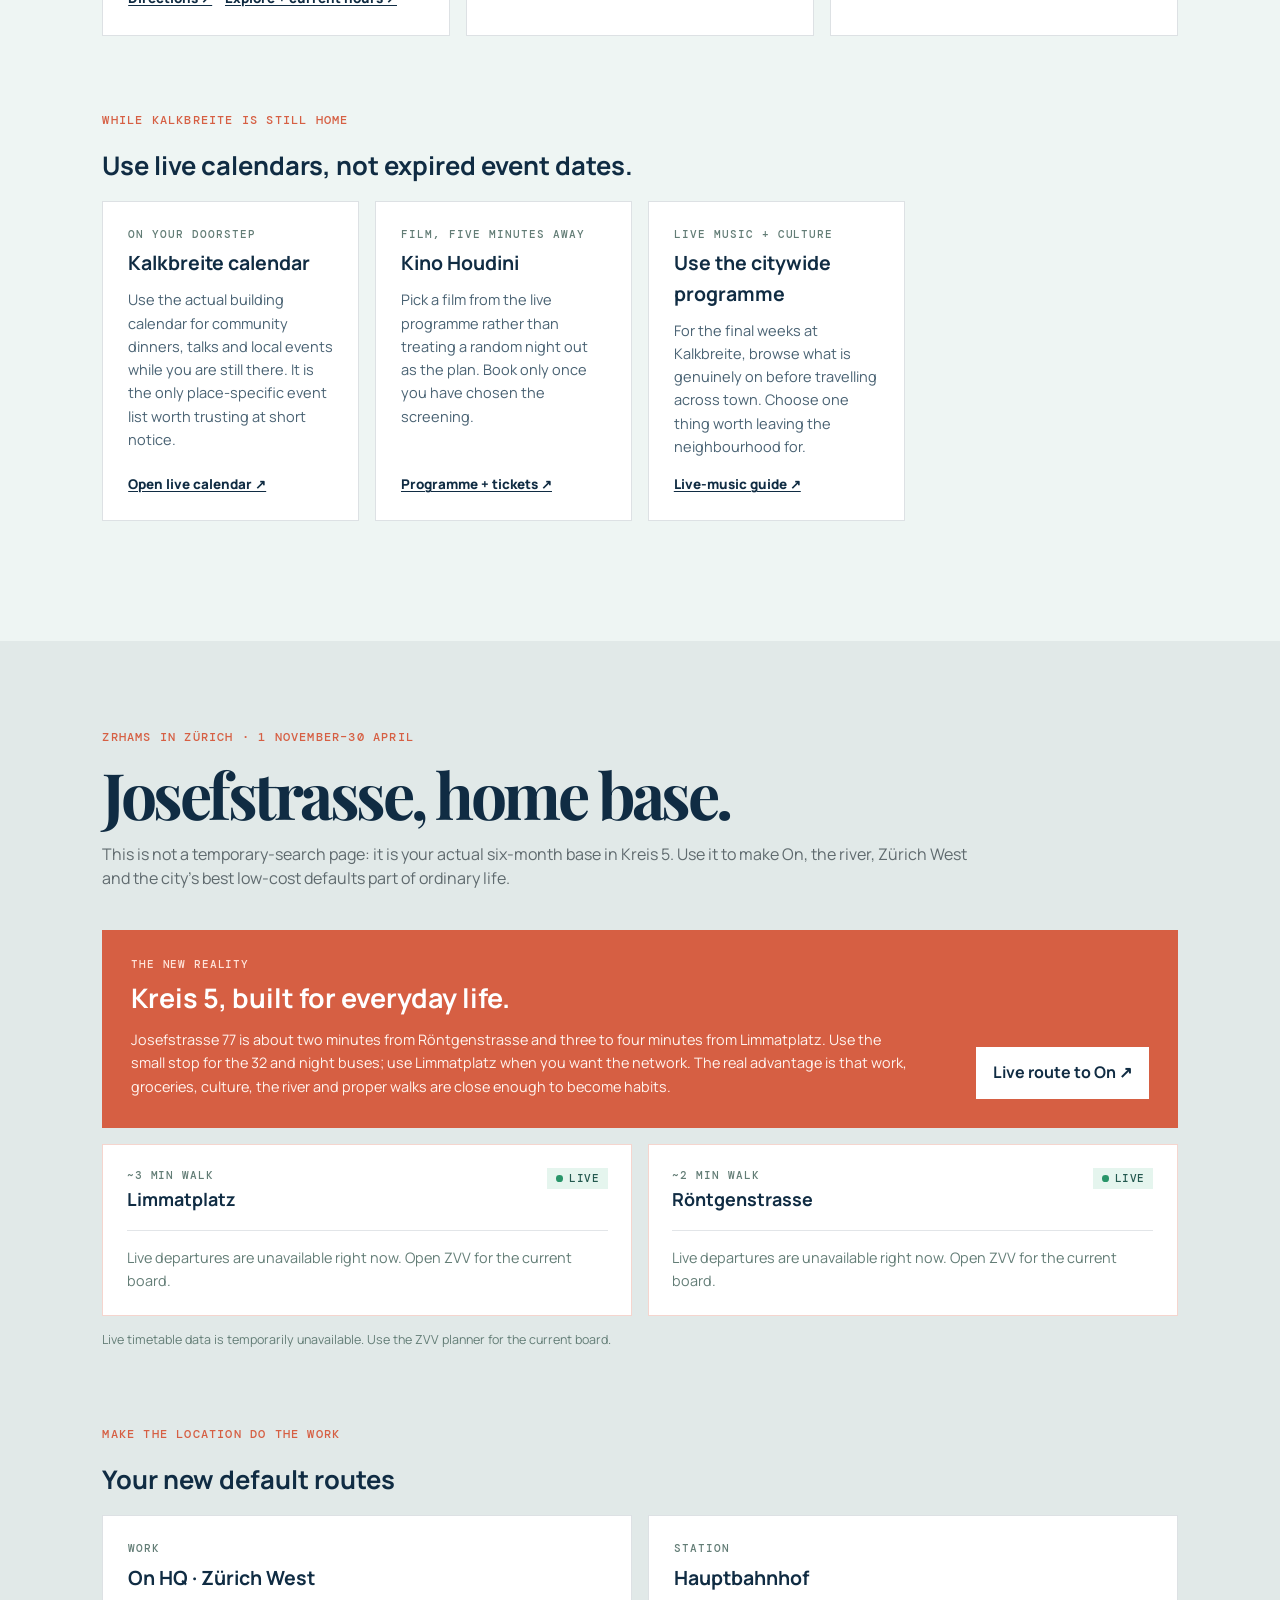
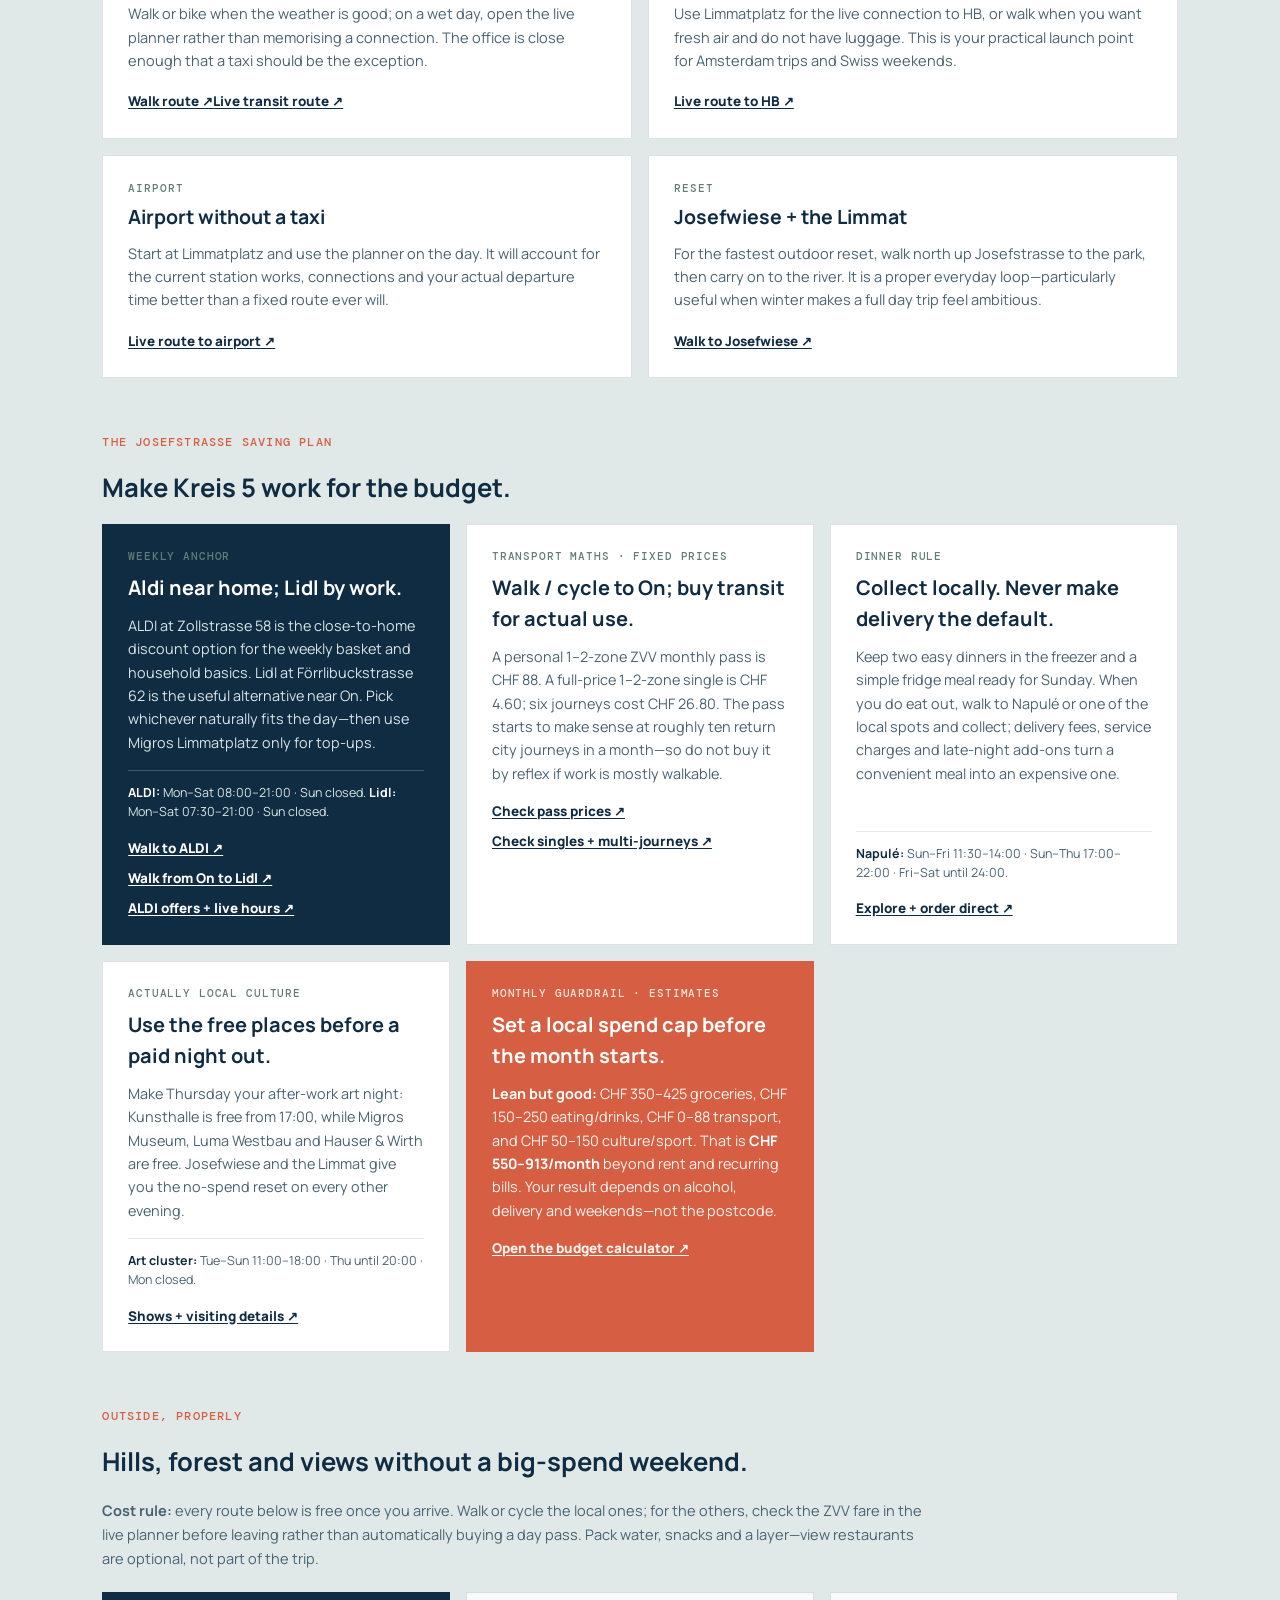
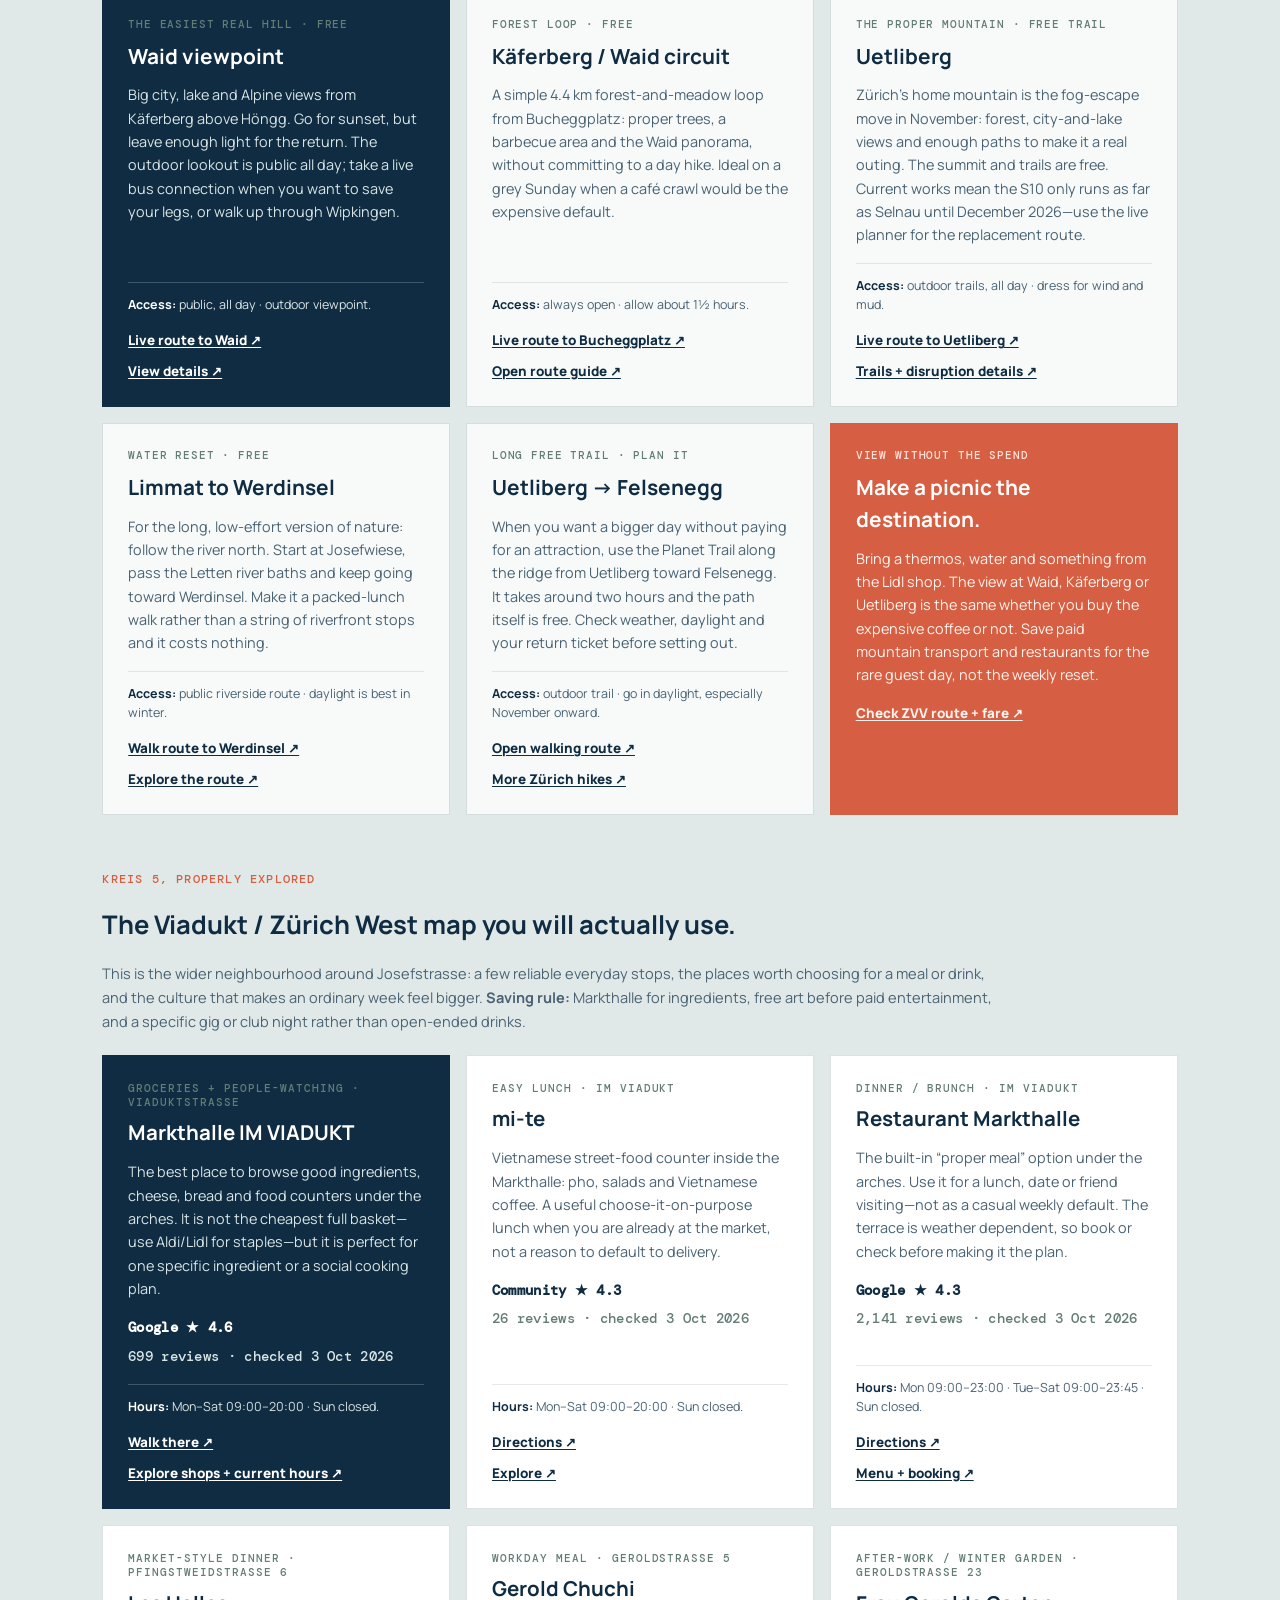
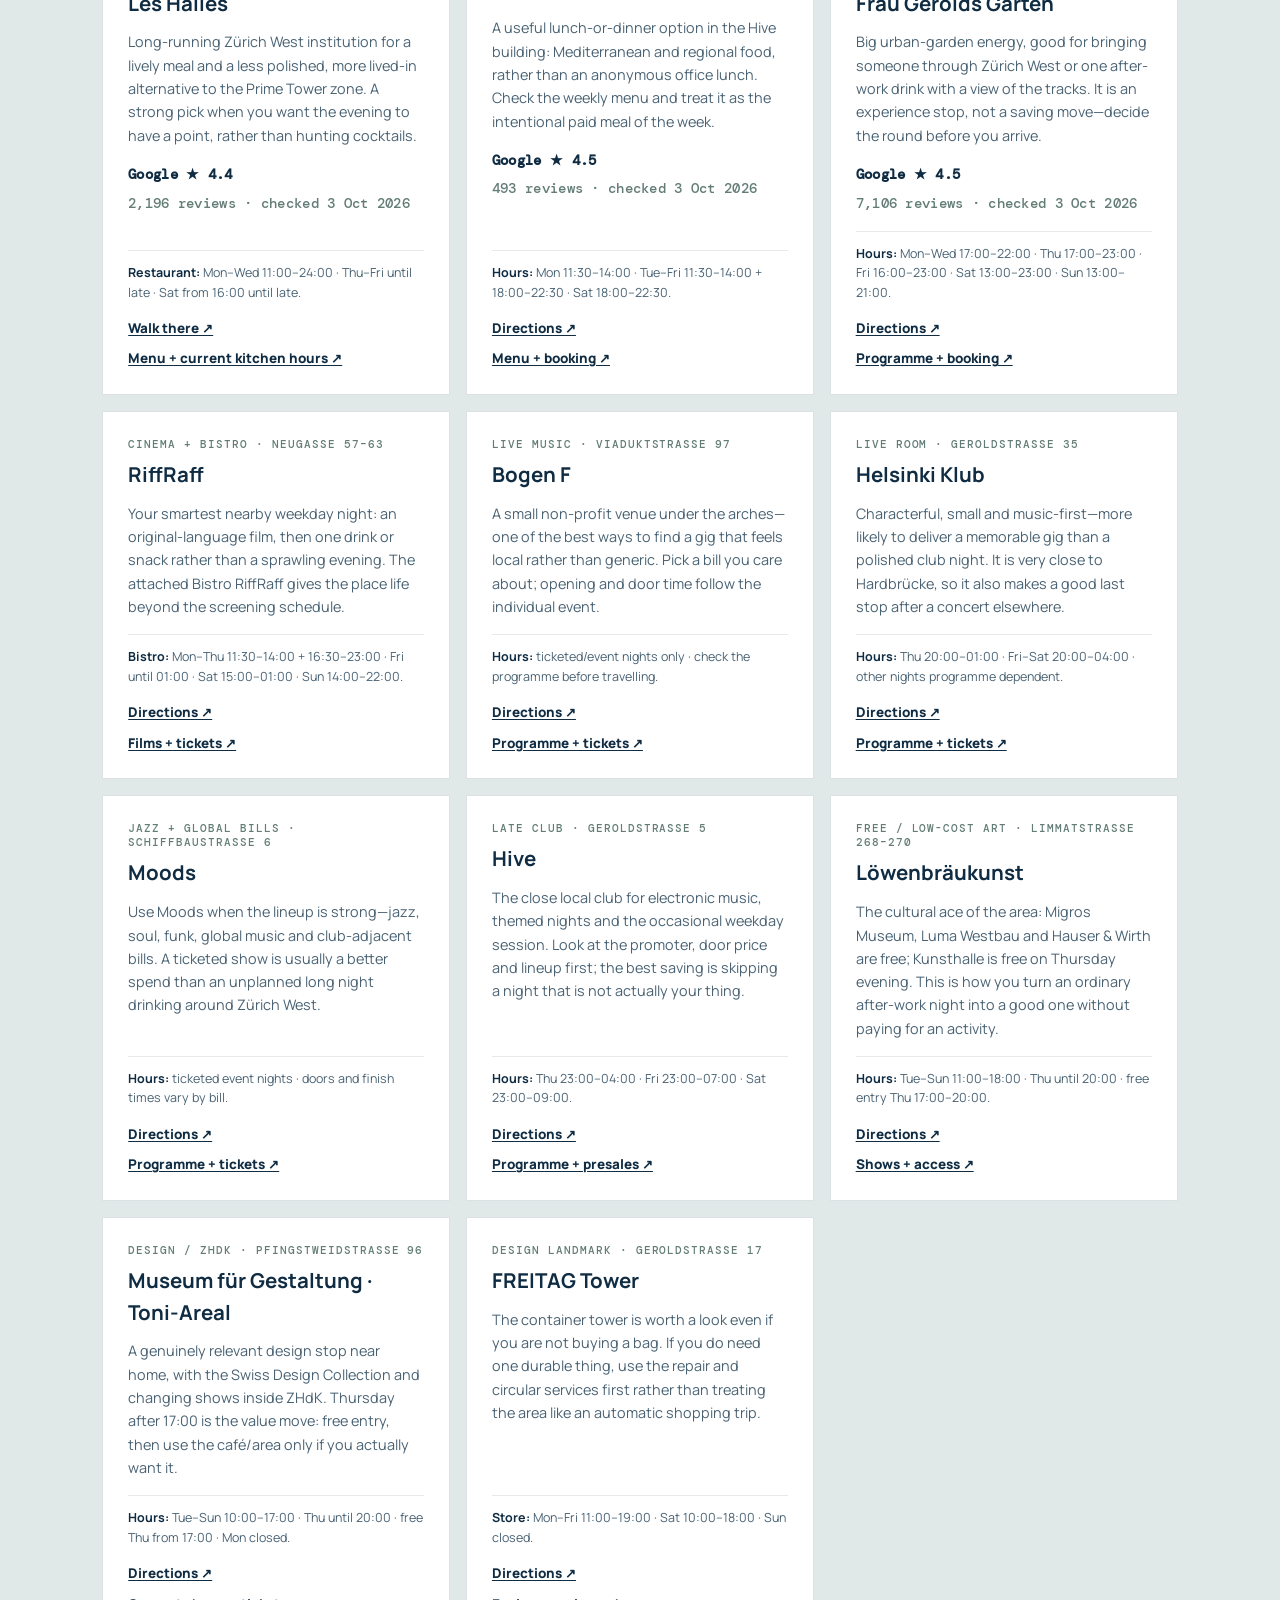
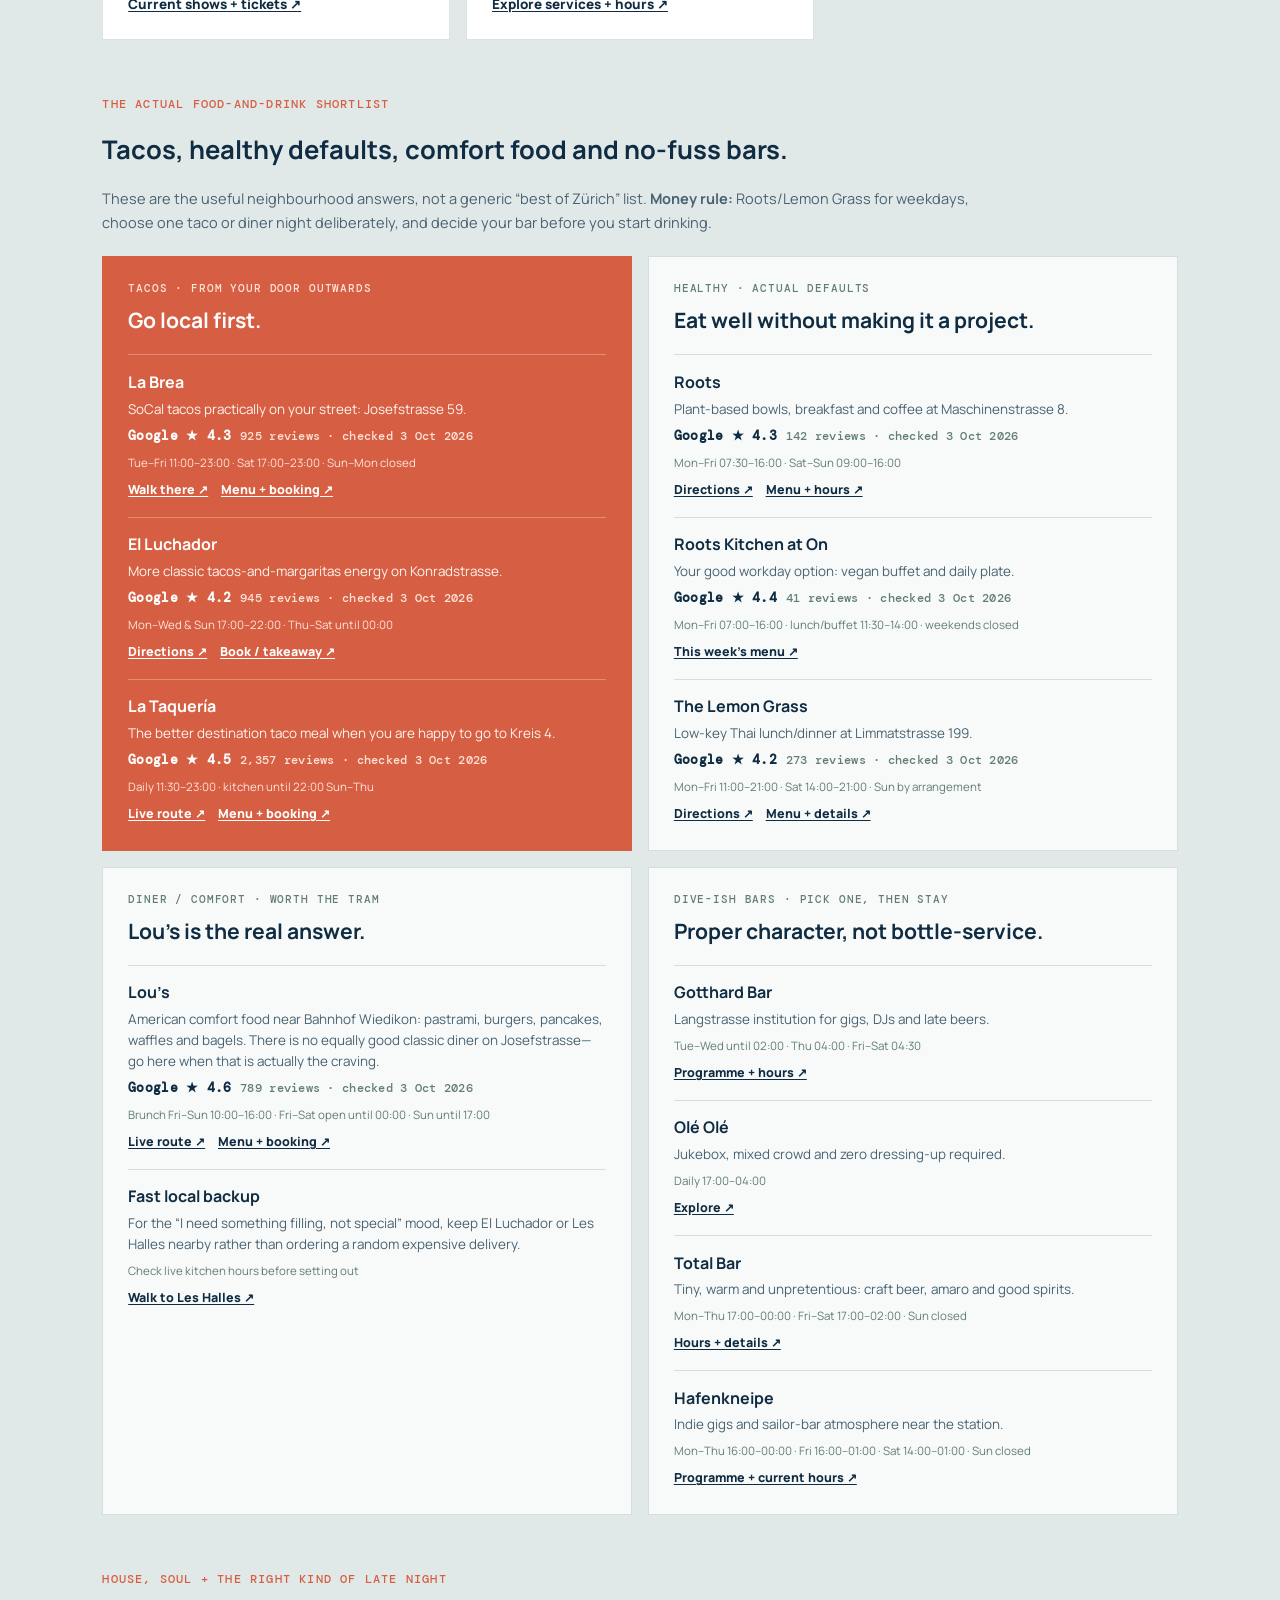
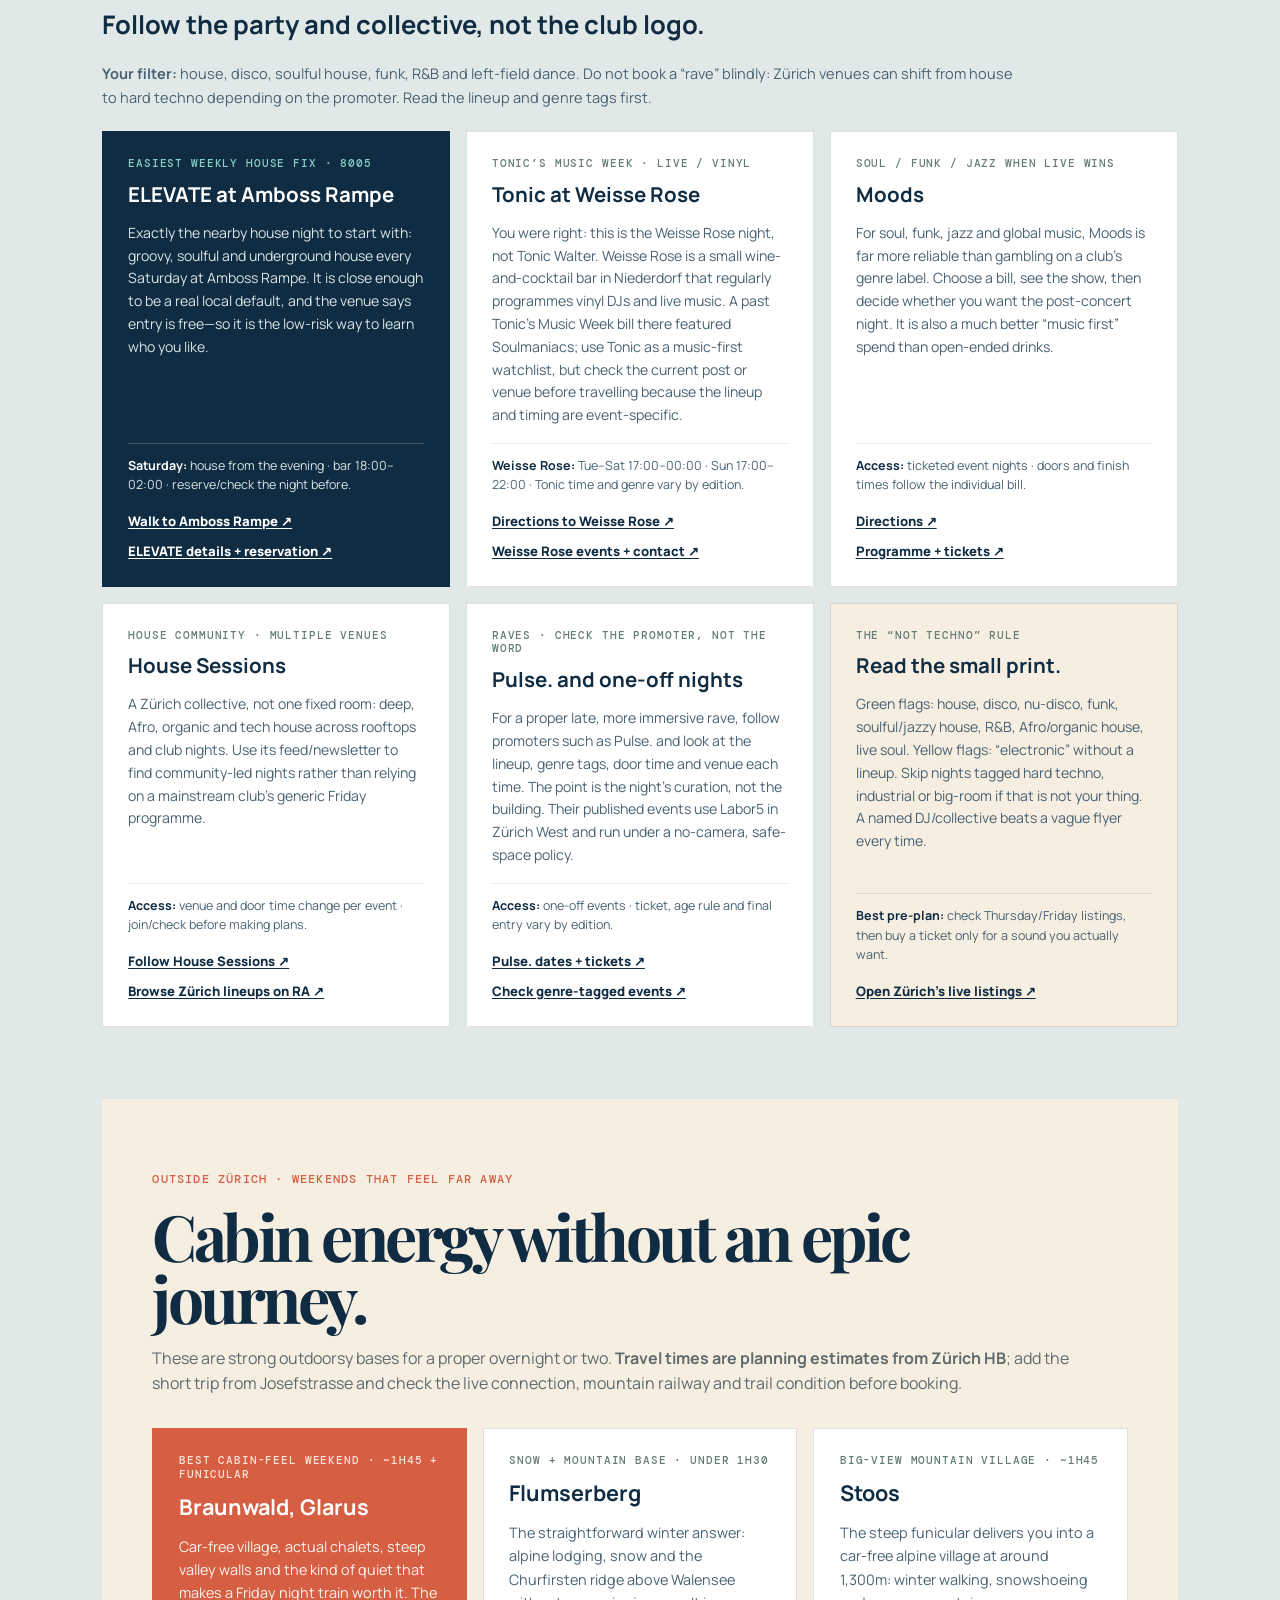
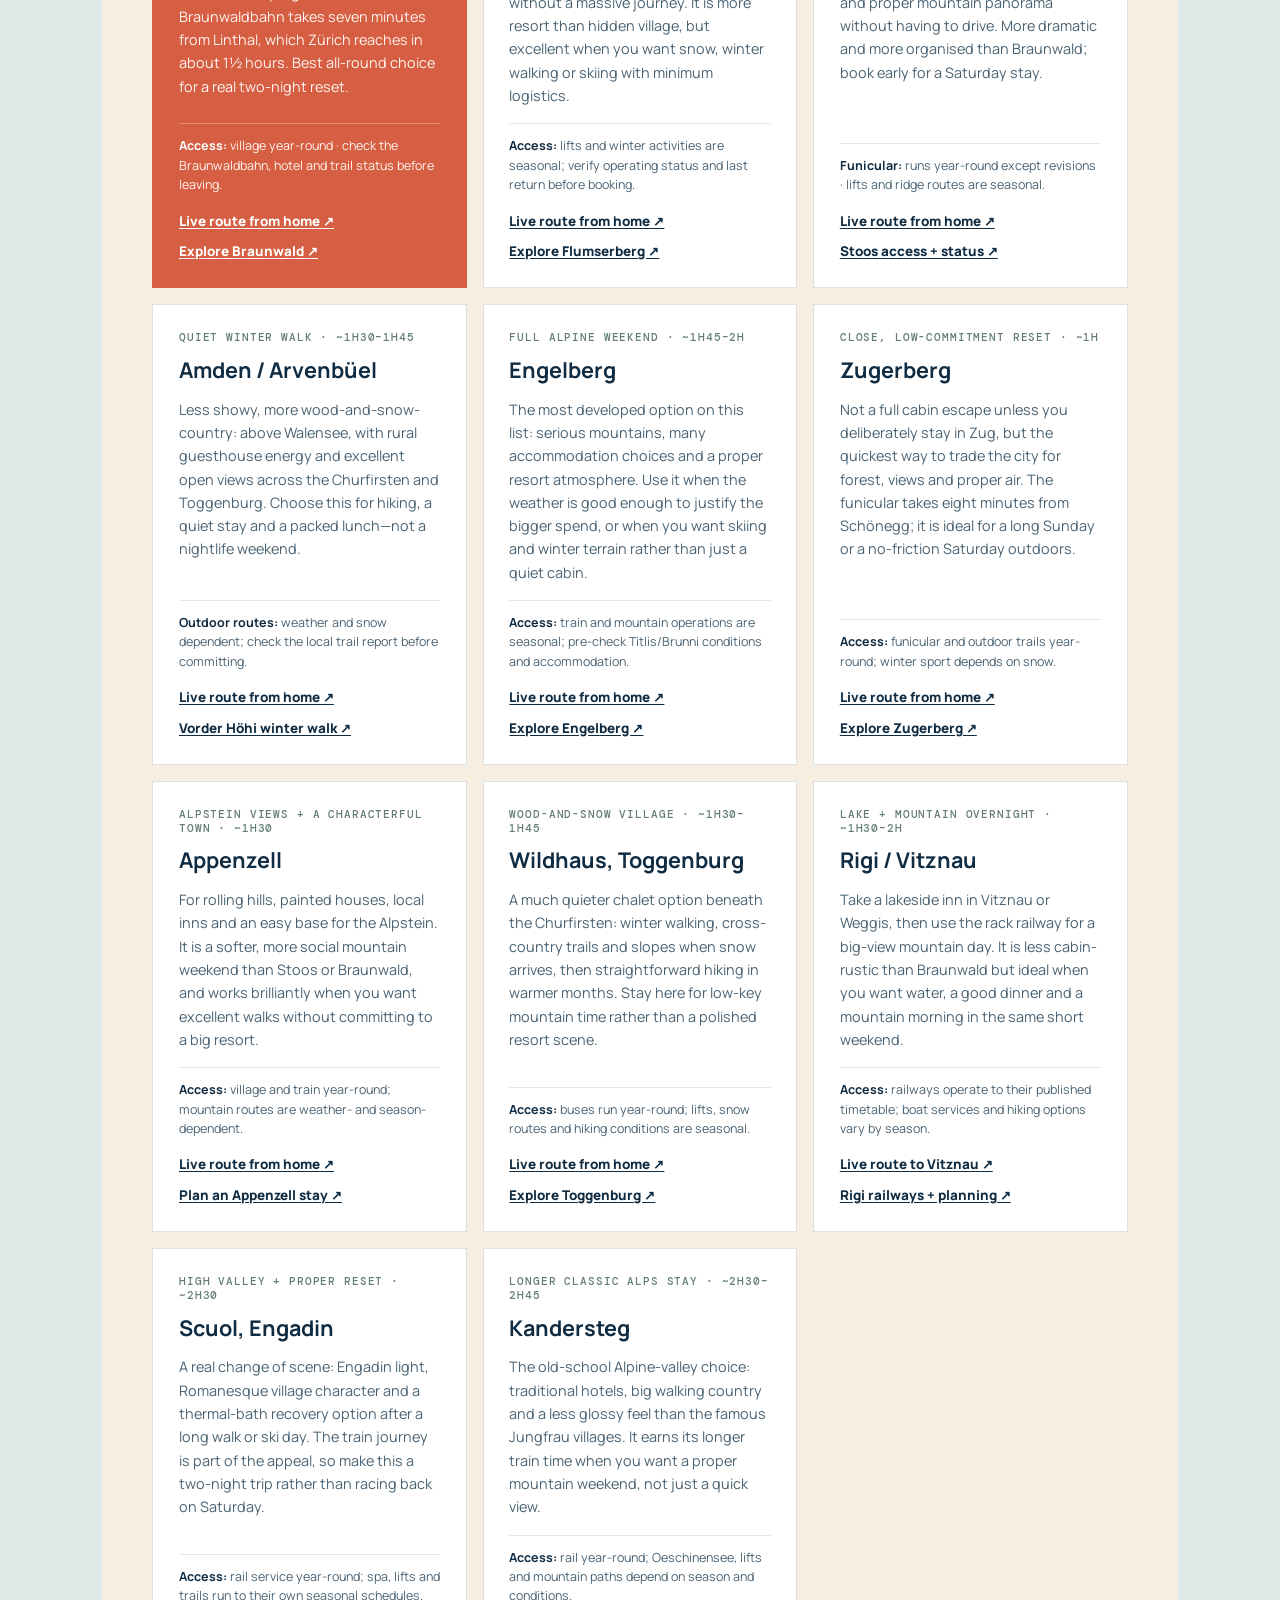
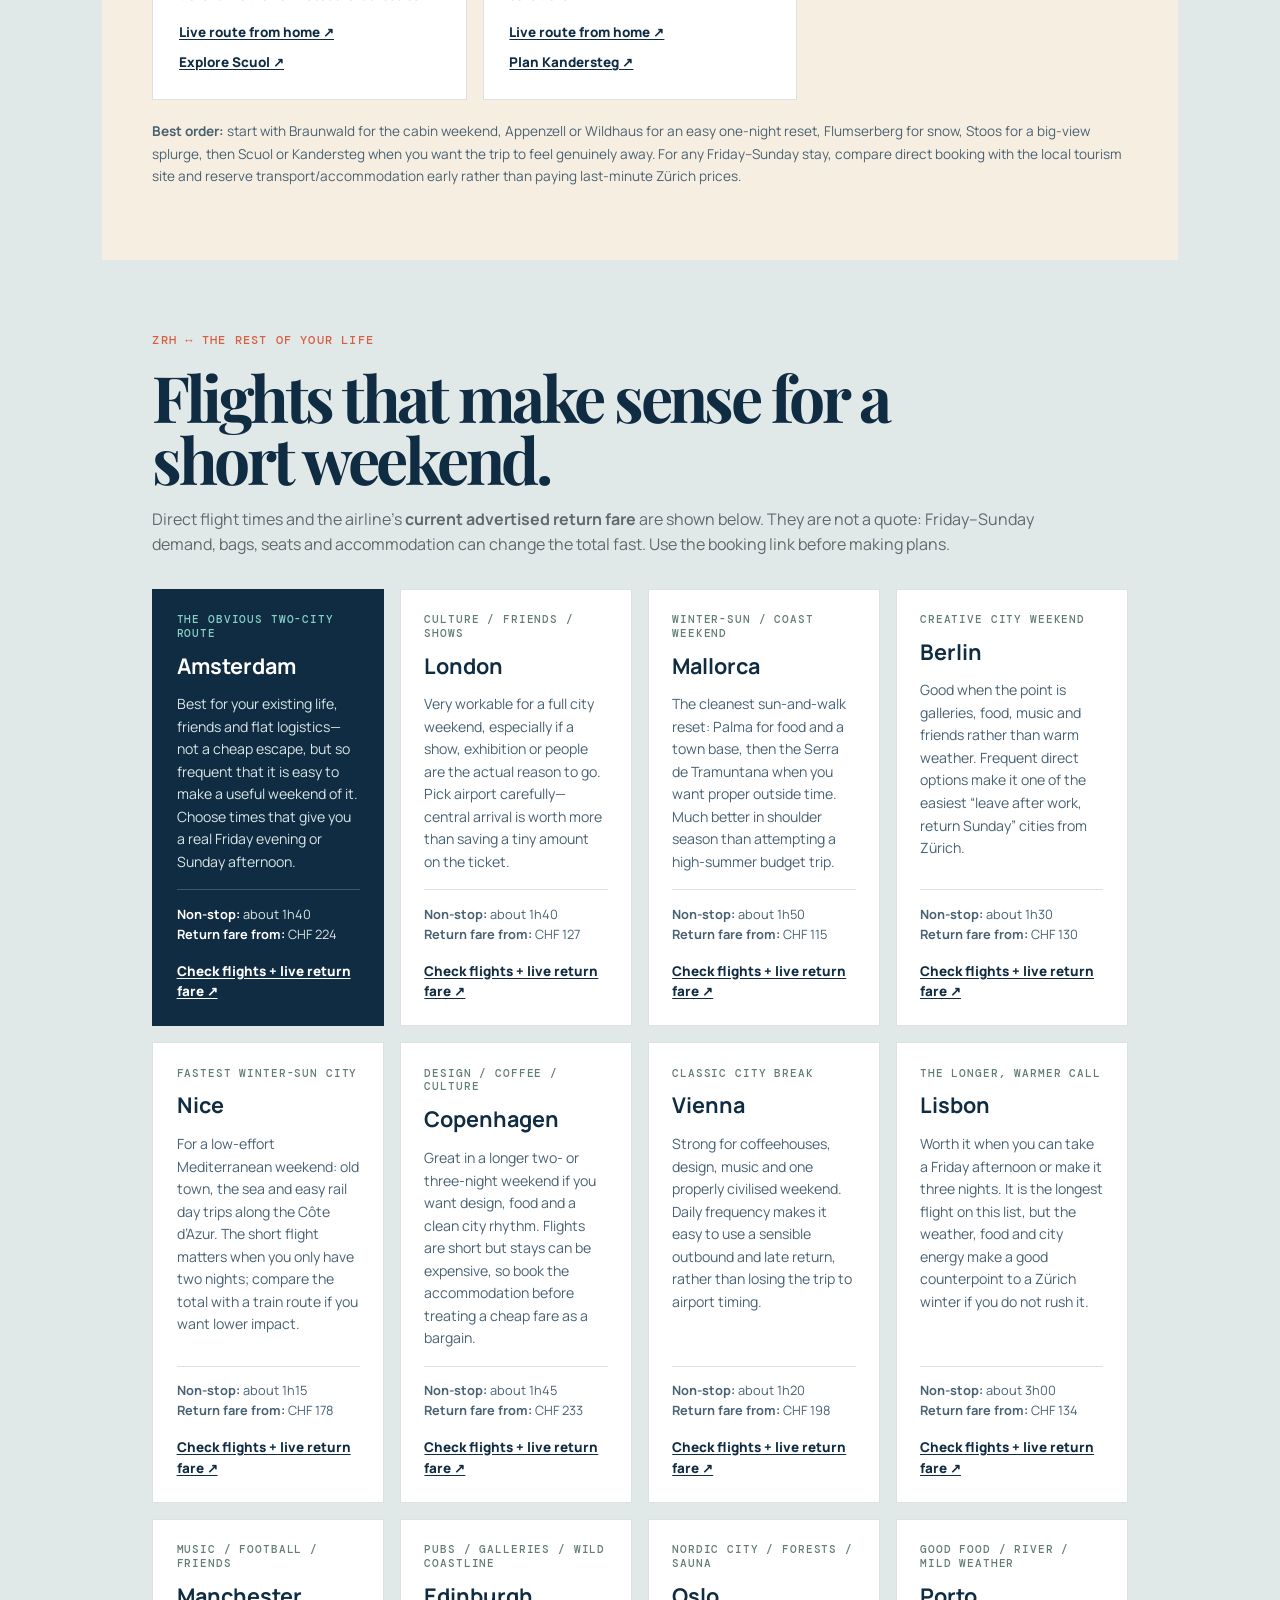
==== commit d22b5211: "Update ZRHAMS local guide and ratings" ====
--- a/index.html
+++ b/index.html
@@ -11,12 +11,17 @@
     <link rel="stylesheet" href="styles.css" />
     <link rel="stylesheet" href="dual-home.css" />
     <link rel="stylesheet" href="kalkbreite.css" />
+    <link rel="stylesheet" href="zrhams-extras.css" />
   </head>
   <body>
     <header class="topbar">
-      <a class="brand" href="#top" aria-label="ZRHAMS home">ZRH<span>·</span>AMS</a>
+      <a class="brand" href="#top" aria-label="ZRHAMS home"><img class="brand-logo" src="assets/zrhams-logo.svg" alt="ZRHAMS" /></a>
       <nav aria-label="Primary navigation">
-        <a href="#kalkbreite">Your base</a>
+        <a href="#kalkbreite">Now</a>
+        <a href="#josefstrasse">Josefstrasse</a>
+        <a href="#escapes">Escapes</a>
+        <a href="#flights">Flights</a>
+        <a href="#presence">Days</a>
         <a href="#guide">Zürich guide</a>
         <a href="#calculator">Calculator</a>
         <a href="#sources">Sources</a>
@@ -27,7 +32,7 @@
       <section class="hero section">
         <p class="eyebrow">Zürich × Amsterdam</p>
         <h1>ZRH<br /><em>AMS.</em></h1>
-        <p class="lede">A living system for two cities: Zürich local intelligence, Amsterdam home costs, and a clear view of what your money actually buys.</p>
+        <p class="lede">Your actual Zürich × Amsterdam life: a one-month landing pad, a six-month Kreis 5 base, and a clear view of what the two-city choice costs.</p>
         <div class="hero-actions">
           <a class="button button-primary" href="#calculator">Map the numbers <span>↓</span></a>
           <a class="button button-quiet" href="#guide">Explore Zürich</a>
@@ -37,7 +42,7 @@
 
       <section id="kalkbreite" class="local-base section">
         <div class="section-heading local-heading">
-          <p class="eyebrow">ZRHAMS in Zürich · from 24 September</p>
+          <p class="eyebrow">ZRHAMS in Zürich · through 31 October</p>
           <h2>Kalkbreite, made easy.</h2>
           <p>Kalkbreitestrasse 41 puts you on the Kreis 3 / 4 border: a few minutes from the Kalkbreite stop and Bahnhof Wiedikon. Use this as the practical layer beneath the citywide guide.</p>
         </div>
@@ -72,20 +77,226 @@
 
         <div class="local-section-title"><p class="eyebrow">Walkable everyday options</p><h3>Spend close to home, deliberately.</h3></div>
         <div class="local-nearby-grid">
-          <article class="nearby-card"><p class="nearby-type">LUNCH · KALKBREITE 8</p><h3>Kalkucina</h3><p>Reliable occasional workday lunch: the fixed-price lunch is CHF 22 on Tuesday to Thursday. Use it as a conscious sit-down meal, not the daily default.</p><a href="https://www.google.com/maps/dir/?api=1&origin=Kalkbreitestrasse+41,+8003+Z%C3%BCrich&destination=Kalkucina,+Kalkbreitestrasse+8,+8003+Z%C3%BCrich&travelmode=walking" target="_blank" rel="noreferrer">Walk there ↗</a><a href="https://www.kalkbreite.net/kalkucina" target="_blank" rel="noreferrer">Menu & hours ↗</a></article>
-          <article class="nearby-card"><p class="nearby-type">QUICK LUNCH · KALKBREITE 10</p><h3>Simply Soup</h3><p>A nearby weekday lunch option when you need something better than a convenience-shop meal. Check the daily menu and opening times before setting out.</p><a href="https://www.google.com/maps/dir/?api=1&origin=Kalkbreitestrasse+41,+8003+Z%C3%BCrich&destination=Simply+Soup,+Kalkbreitestrasse+10,+8003+Z%C3%BCrich&travelmode=walking" target="_blank" rel="noreferrer">Walk there ↗</a><a href="https://simplysoup.ch/" target="_blank" rel="noreferrer">Today’s menu ↗</a></article>
-          <article class="nearby-card"><p class="nearby-type">TOP-UP SHOP · BADENERSTRASSE 171</p><h3>BachserMärt</h3><p>Very convenient for a few good ingredients, but not the weekly low-cost anchor: buy your main shop at Lidl or Aldi and use this for a specific top-up.</p><a href="https://www.google.com/maps/dir/?api=1&origin=Kalkbreitestrasse+41,+8003+Z%C3%BCrich&destination=BachserM%C3%A4rt,+Badenerstrasse+171,+8003+Z%C3%BCrich&travelmode=walking" target="_blank" rel="noreferrer">Walk there ↗</a><a href="https://www.bachsermaert.ch/filialen/kalkbreite" target="_blank" rel="noreferrer">Hours & range ↗</a></article>
-          <article class="nearby-card"><p class="nearby-type">DINNER · KALKBREITE</p><h3>Bebek</h3><p>Mezze and Middle Eastern food in the complex. Pick it for a proper social meal or brunch, rather than treating its location as a reason to spend every evening.</p><a href="https://www.google.com/maps/dir/?api=1&origin=Kalkbreitestrasse+41,+8003+Z%C3%BCrich&destination=Bebek,+Badenerstrasse+171,+8003+Z%C3%BCrich&travelmode=walking" target="_blank" rel="noreferrer">Walk there ↗</a><a href="https://www.bebek.ch/" target="_blank" rel="noreferrer">Menu & bookings ↗</a></article>
-          <article class="nearby-card"><p class="nearby-type">CASUAL FOOD · KALKBREITE 1</p><h3>Oh My Greek</h3><p>A predictable local takeaway / casual meal for nights you do not want to cook. The value move is one main, not delivery add-ons.</p><a href="https://www.google.com/maps/dir/?api=1&origin=Kalkbreitestrasse+41,+8003+Z%C3%BCrich&destination=Oh+My+Greek,+Kalkbreitestrasse+1,+8003+Z%C3%BCrich&travelmode=walking" target="_blank" rel="noreferrer">Walk there ↗</a><a href="https://ohmygreek.ch/" target="_blank" rel="noreferrer">Menu & hours ↗</a></article>
-          <article class="nearby-card"><p class="nearby-type">FILM · BADENERSTRASSE 173</p><h3>Kino Houdini</h3><p>Your genuinely local cinema: use the live programme for a planned evening instead of drifting into a pricier, less memorable night out.</p><a href="https://www.google.com/maps/dir/?api=1&origin=Kalkbreitestrasse+41,+8003+Z%C3%BCrich&destination=Kino+Houdini,+Badenerstrasse+173,+8003+Z%C3%BCrich&travelmode=walking" target="_blank" rel="noreferrer">Walk there ↗</a><a href="https://www.kinohoudini.ch/" target="_blank" rel="noreferrer">Current programme ↗</a></article>
-        </div>
-
-        <div class="local-section-title"><p class="eyebrow">Calendar while you are there</p><h3>Worth opening a tab for.</h3></div>
+          <article class="nearby-card"><p class="nearby-type">LUNCH · KALKBREITE 8</p><h3>Kalkucina</h3><p>Reliable occasional workday lunch: the fixed-price lunch is CHF 22 on Tuesday to Thursday. Use it as a conscious sit-down meal, not the daily default.</p><p class="nearby-hours"><strong>Hours:</strong> Tue–Thu lunch service · verify today’s seating and kitchen close.</p><a href="https://www.google.com/maps/dir/?api=1&origin=Kalkbreitestrasse+41,+8003+Z%C3%BCrich&destination=Kalkucina,+Kalkbreitestrasse+8,+8003+Z%C3%BCrich&travelmode=walking" target="_blank" rel="noreferrer">Directions ↗</a><a href="https://www.kalkbreite.net/kalkucina" target="_blank" rel="noreferrer">Explore + current hours ↗</a></article>
+          <article class="nearby-card"><p class="nearby-type">QUICK LUNCH · KALKBREITE 10</p><h3>Simply Soup</h3><p>A nearby weekday lunch option when you need something better than a convenience-shop meal. Check the daily menu and opening times before setting out.</p><p class="nearby-hours"><strong>Hours:</strong> Mon–Fri 11:30–14:00 · Saturday Kome.en 11:00–16:00.</p><a href="https://www.google.com/maps/dir/?api=1&origin=Kalkbreitestrasse+41,+8003+Z%C3%BCrich&destination=Simply+Soup,+Kalkbreitestrasse+10,+8003+Z%C3%BCrich&travelmode=walking" target="_blank" rel="noreferrer">Directions ↗</a><a href="https://simplysoup.ch/" target="_blank" rel="noreferrer">Explore + current hours ↗</a></article>
+          <article class="nearby-card"><p class="nearby-type">TOP-UP SHOP · BADENERSTRASSE 171</p><h3>BachserMärt</h3><p>Very convenient for a few good ingredients, but not the weekly low-cost anchor: buy your main shop at Lidl or Aldi and use this for a specific top-up.</p><p class="nearby-hours"><strong>Hours:</strong> Mon–Fri 08:00–20:00 · Sat 09:00–18:00 · Sun closed.</p><a href="https://www.google.com/maps/dir/?api=1&origin=Kalkbreitestrasse+41,+8003+Z%C3%BCrich&destination=BachserM%C3%A4rt,+Badenerstrasse+171,+8003+Z%C3%BCrich&travelmode=walking" target="_blank" rel="noreferrer">Directions ↗</a><a href="https://www.bachsermaert.ch/filialen/kalkbreite" target="_blank" rel="noreferrer">Explore + current hours ↗</a></article>
+          <article class="nearby-card"><p class="nearby-type">DINNER · KALKBREITE</p><h3>Bebek</h3><p>Mezze and Middle Eastern food in the complex. Pick it for a proper social meal or brunch, rather than treating its location as a reason to spend every evening.</p><p class="nearby-hours"><strong>Hours:</strong> Daily service · check the current kitchen close before a late walk-in.</p><a href="https://www.google.com/maps/dir/?api=1&origin=Kalkbreitestrasse+41,+8003+Z%C3%BCrich&destination=Bebek,+Badenerstrasse+171,+8003+Z%C3%BCrich&travelmode=walking" target="_blank" rel="noreferrer">Directions ↗</a><a href="https://www.bebek.ch/" target="_blank" rel="noreferrer">Explore + current hours ↗</a></article>
+          <article class="nearby-card"><p class="nearby-type">CASUAL FOOD · KALKBREITE 1</p><h3>Oh My Greek</h3><p>A predictable local takeaway / casual meal for nights you do not want to cook. The value move is one main, not delivery add-ons.</p><p class="nearby-hours"><strong>Hours:</strong> Daily 11:00–22:00.</p><a href="https://www.google.com/maps/dir/?api=1&origin=Kalkbreitestrasse+41,+8003+Z%C3%BCrich&destination=Oh+My+Greek,+Kalkbreitestrasse+1,+8003+Z%C3%BCrich&travelmode=walking" target="_blank" rel="noreferrer">Directions ↗</a><a href="https://ohmygreek.ch/" target="_blank" rel="noreferrer">Explore + current hours ↗</a></article>
+          <article class="nearby-card"><p class="nearby-type">FILM · BADENERSTRASSE 173</p><h3>Kino Houdini</h3><p>Your genuinely local cinema: use the live programme for a planned evening instead of drifting into a pricier, less memorable night out.</p><p class="nearby-hours"><strong>Hours:</strong> Screening times vary daily · choose a film and book/check the live programme.</p><a href="https://www.google.com/maps/dir/?api=1&origin=Kalkbreitestrasse+41,+8003+Z%C3%BCrich&destination=Kino+Houdini,+Badenerstrasse+173,+8003+Z%C3%BCrich&travelmode=walking" target="_blank" rel="noreferrer">Directions ↗</a><a href="https://www.kinohoudini.ch/" target="_blank" rel="noreferrer">Explore + book ↗</a></article>
+        </div>
+
+        <div class="local-section-title"><p class="eyebrow">While Kalkbreite is still home</p><h3>Use live calendars, not expired event dates.</h3></div>
         <div class="local-events-grid">
-          <article class="event-card"><p>24 SEP · 18:00</p><h3>Kalkbreite meets Kraftwerk1</h3><p>A local community evening at Cafeteria Kalkbreite—literally on your doorstep. Check the organiser’s listing for details.</p><a href="https://www.kalkbreite.net/veranstaltungen" target="_blank" rel="noreferrer">Kalkbreite calendar ↗</a></article>
-          <article class="event-card"><p>24 SEP – 4 OCT</p><h3>Zurich Film Festival</h3><p>Tickets and programme are live. Use it for one intentional cinema night; festival ground is at Sechseläutenplatz, so plan the tram home before the late screening.</p><a href="https://zff.com/en/overview-the-22nd-zff" target="_blank" rel="noreferrer">Programme & tickets ↗</a></article>
-          <article class="event-card"><p>26 – 27 SEP</p><h3>Open House Zürich</h3><p>Free architecture access around the city. Some visits need reservation, while others are first-come, first-served—plan a compact route rather than criss-crossing town.</p><a href="https://openhouse-zuerich.org/" target="_blank" rel="noreferrer">Plan visits ↗</a></article>
-          <article class="event-card"><p>THROUGH 27 SEP</p><h3>Zurich Design Weeks</h3><p>Free and ticketed design events across the city. Use the final weekend after arrival for a self-guided neighbourhood route.</p><a href="https://www.zuerich.com/en/events-nightlife/event-highlights/zurich-design-weeks" target="_blank" rel="noreferrer">Festival details ↗</a></article>
+          <article class="event-card"><p>ON YOUR DOORSTEP</p><h3>Kalkbreite calendar</h3><p>Use the actual building calendar for community dinners, talks and local events while you are still there. It is the only place-specific event list worth trusting at short notice.</p><a href="https://www.kalkbreite.net/veranstaltungen" target="_blank" rel="noreferrer">Open live calendar ↗</a></article>
+          <article class="event-card"><p>FILM, FIVE MINUTES AWAY</p><h3>Kino Houdini</h3><p>Pick a film from the live programme rather than treating a random night out as the plan. Book only once you have chosen the screening.</p><a href="https://www.kinohoudini.ch/" target="_blank" rel="noreferrer">Programme + tickets ↗</a></article>
+          <article class="event-card"><p>LIVE MUSIC + CULTURE</p><h3>Use the citywide programme</h3><p>For the final weeks at Kalkbreite, browse what is genuinely on before travelling across town. Choose one thing worth leaving the neighbourhood for.</p><a href="https://www.zuerich.com/en/events-nightlife/live-music" target="_blank" rel="noreferrer">Live-music guide ↗</a></article>
+        </div>
+      </section>
+
+      <section id="josefstrasse" class="josef-base section">
+        <div class="section-heading josef-heading">
+          <p class="eyebrow">ZRHAMS in Zürich · 1 November–30 April</p>
+          <h2>Josefstrasse, home base.</h2>
+          <p>This is not a temporary-search page: it is your actual six-month base in Kreis 5. Use it to make On, the river, Zürich West and the city’s best low-cost defaults part of ordinary life.</p>
+        </div>
+
+        <div class="josef-start">
+          <div><p class="josef-kicker">The new reality</p><h3>Kreis 5, built for everyday life.</h3><p>Josefstrasse 77 is about two minutes from Röntgenstrasse and three to four minutes from Limmatplatz. Use the small stop for the 32 and night buses; use Limmatplatz when you want the network. The real advantage is that work, groceries, culture, the river and proper walks are close enough to become habits.</p></div>
+          <a class="local-action" href="https://www.google.com/maps/dir/?api=1&origin=Josefstrasse+77,+8005+Z%C3%BCrich&destination=On+AG,+F%C3%B6rrlibuckstrasse+190,+8005+Z%C3%BCrich&travelmode=transit" target="_blank" rel="noreferrer">Live route to On ↗</a>
+        </div>
+
+        <div class="departure-grid" aria-live="polite">
+          <article class="departure-card josef-departure-card">
+            <div class="departure-title"><div><p class="local-kicker">~3 min walk</p><h3>Limmatplatz</h3></div><span class="live-pill"><i></i> Live</span></div>
+            <div id="limmatplatz-departures" class="departure-list"><p class="departure-status">Loading departures…</p></div>
+          </article>
+          <article class="departure-card josef-departure-card">
+            <div class="departure-title"><div><p class="local-kicker">~2 min walk</p><h3>Röntgenstrasse</h3></div><span class="live-pill"><i></i> Live</span></div>
+            <div id="roentgenstrasse-departures" class="departure-list"><p class="departure-status">Loading departures…</p></div>
+          </article>
+        </div>
+        <p id="josef-departure-note" class="departure-note">Live departures refresh every minute. Routes can change with works or the timetable, so use the ZVV planner as the final word before a specific journey.</p>
+
+        <div class="local-section-title"><p class="eyebrow">Make the location do the work</p><h3>Your new default routes</h3></div>
+        <div class="local-route-grid">
+          <article class="local-route-card"><p class="route-mode">WORK</p><h3>On HQ · Zürich West</h3><p>Walk or bike when the weather is good; on a wet day, open the live planner rather than memorising a connection. The office is close enough that a taxi should be the exception.</p><a href="https://www.google.com/maps/dir/?api=1&origin=Josefstrasse+77,+8005+Z%C3%BCrich&destination=On+AG,+F%C3%B6rrlibuckstrasse+190,+8005+Z%C3%BCrich&travelmode=walking" target="_blank" rel="noreferrer">Walk route ↗</a><a href="https://www.google.com/maps/dir/?api=1&origin=Josefstrasse+77,+8005+Z%C3%BCrich&destination=On+AG,+F%C3%B6rrlibuckstrasse+190,+8005+Z%C3%BCrich&travelmode=transit" target="_blank" rel="noreferrer">Live transit route ↗</a></article>
+          <article class="local-route-card"><p class="route-mode">STATION</p><h3>Hauptbahnhof</h3><p>Use Limmatplatz for the live connection to HB, or walk when you want fresh air and do not have luggage. This is your practical launch point for Amsterdam trips and Swiss weekends.</p><a href="https://www.google.com/maps/dir/?api=1&origin=Josefstrasse+77,+8005+Z%C3%BCrich&destination=Z%C3%BCrich+Hauptbahnhof&travelmode=transit" target="_blank" rel="noreferrer">Live route to HB ↗</a></article>
+          <article class="local-route-card"><p class="route-mode">AIRPORT</p><h3>Airport without a taxi</h3><p>Start at Limmatplatz and use the planner on the day. It will account for the current station works, connections and your actual departure time better than a fixed route ever will.</p><a href="https://www.google.com/maps/dir/?api=1&origin=Josefstrasse+77,+8005+Z%C3%BCrich&destination=Zurich+Airport&travelmode=transit" target="_blank" rel="noreferrer">Live route to airport ↗</a></article>
+          <article class="local-route-card"><p class="route-mode">RESET</p><h3>Josefwiese + the Limmat</h3><p>For the fastest outdoor reset, walk north up Josefstrasse to the park, then carry on to the river. It is a proper everyday loop—particularly useful when winter makes a full day trip feel ambitious.</p><a href="https://www.google.com/maps/dir/?api=1&origin=Josefstrasse+77,+8005+Z%C3%BCrich&destination=Josefwiese,+Z%C3%BCrich&travelmode=walking" target="_blank" rel="noreferrer">Walk to Josefwiese ↗</a></article>
+        </div>
+
+        <div class="local-section-title josef-saving-title"><p class="eyebrow">The Josefstrasse saving plan</p><h3>Make Kreis 5 work for the budget.</h3></div>
+        <div class="josef-saving-grid">
+          <article class="josef-saving-card featured"><p class="josef-kicker">Weekly anchor</p><h3>Aldi near home; Lidl by work.</h3><p>ALDI at Zollstrasse 58 is the close-to-home discount option for the weekly basket and household basics. Lidl at Förrlibuckstrasse 62 is the useful alternative near On. Pick whichever naturally fits the day—then use Migros Limmatplatz only for top-ups.</p><p class="nearby-hours"><strong>ALDI:</strong> Mon–Sat 08:00–21:00 · Sun closed. <strong>Lidl:</strong> Mon–Sat 07:30–21:00 · Sun closed.</p><a href="https://www.google.com/maps/dir/?api=1&origin=Josefstrasse+77,+8005+Z%C3%BCrich&destination=ALDI+SUISSE,+Zollstrasse+58,+8005+Z%C3%BCrich&travelmode=walking" target="_blank" rel="noreferrer">Walk to ALDI ↗</a><a href="https://www.google.com/maps/dir/?api=1&origin=On+AG,+F%C3%B6rrlibuckstrasse+190,+8005+Z%C3%BCrich&destination=Lidl,+F%C3%B6rrlibuckstrasse+62,+8005+Z%C3%BCrich&travelmode=walking" target="_blank" rel="noreferrer">Walk from On to Lidl ↗</a><a href="https://www.aldi-suisse.ch/de/filialen-und-oeffnungszeiten.html" target="_blank" rel="noreferrer">ALDI offers + live hours ↗</a></article>
+          <article class="josef-saving-card"><p class="josef-kicker">Transport maths · fixed prices</p><h3>Walk / cycle to On; buy transit for actual use.</h3><p>A personal 1–2-zone ZVV monthly pass is CHF 88. A full-price 1–2-zone single is CHF 4.60; six journeys cost CHF 26.80. The pass starts to make sense at roughly ten return city journeys in a month—so do not buy it by reflex if work is mostly walkable.</p><a href="https://www.zvv.ch/en/travelcards-and-tickets/travelcards/network-pass.html" target="_blank" rel="noreferrer">Check pass prices ↗</a><a href="https://www.zvv.ch/en/travelcards-and-tickets/tickets/single-tickets.html" target="_blank" rel="noreferrer">Check singles + multi-journeys ↗</a></article>
+          <article class="josef-saving-card"><p class="josef-kicker">Dinner rule</p><h3>Collect locally. Never make delivery the default.</h3><p>Keep two easy dinners in the freezer and a simple fridge meal ready for Sunday. When you do eat out, walk to Napulé or one of the local spots and collect; delivery fees, service charges and late-night add-ons turn a convenient meal into an expensive one.</p><p class="nearby-hours"><strong>Napulé:</strong> Sun–Fri 11:30–14:00 · Sun–Thu 17:00–22:00 · Fri–Sat until 24:00.</p><a href="https://www.napule.ch/" target="_blank" rel="noreferrer">Explore + order direct ↗</a></article>
+          <article class="josef-saving-card"><p class="josef-kicker">Actually local culture</p><h3>Use the free places before a paid night out.</h3><p>Make Thursday your after-work art night: Kunsthalle is free from 17:00, while Migros Museum, Luma Westbau and Hauser &amp; Wirth are free. Josefwiese and the Limmat give you the no-spend reset on every other evening.</p><p class="nearby-hours"><strong>Art cluster:</strong> Tue–Sun 11:00–18:00 · Thu until 20:00 · Mon closed.</p><a href="https://lowenbraukunst.ch/en/dein-besuch" target="_blank" rel="noreferrer">Shows + visiting details ↗</a></article>
+          <article class="josef-saving-card budget-card"><p class="josef-kicker">Monthly guardrail · estimates</p><h3>Set a local spend cap before the month starts.</h3><p><strong>Lean but good:</strong> CHF 350–425 groceries, CHF 150–250 eating/drinks, CHF 0–88 transport, and CHF 50–150 culture/sport. That is <strong>CHF 550–913/month</strong> beyond rent and recurring bills. Your result depends on alcohol, delivery and weekends—not the postcode.</p><a href="#calculator">Open the budget calculator ↗</a></article>
+        </div>
+
+        <div class="local-section-title josef-nature-title"><p class="eyebrow">Outside, properly</p><h3>Hills, forest and views without a big-spend weekend.</h3></div>
+        <p class="josef-nature-intro"><strong>Cost rule:</strong> every route below is free once you arrive. Walk or cycle the local ones; for the others, check the ZVV fare in the live planner before leaving rather than automatically buying a day pass. Pack water, snacks and a layer—view restaurants are optional, not part of the trip.</p>
+        <div class="josef-nature-grid">
+          <article class="josef-nature-card featured"><p class="josef-kicker">The easiest real hill · free</p><h3>Waid viewpoint</h3><p>Big city, lake and Alpine views from Käferberg above Höngg. Go for sunset, but leave enough light for the return. The outdoor lookout is public all day; take a live bus connection when you want to save your legs, or walk up through Wipkingen.</p><p class="nearby-hours"><strong>Access:</strong> public, all day · outdoor viewpoint.</p><a href="https://www.google.com/maps/dir/?api=1&origin=Josefstrasse+77,+8005+Z%C3%BCrich&destination=Waidbadstrasse,+8037+Z%C3%BCrich&travelmode=transit" target="_blank" rel="noreferrer">Live route to Waid ↗</a><a href="https://www.zuerich.com/en/visit/nature/waid-vantage-point" target="_blank" rel="noreferrer">View details ↗</a></article>
+          <article class="josef-nature-card"><p class="josef-kicker">Forest loop · free</p><h3>Käferberg / Waid circuit</h3><p>A simple 4.4 km forest-and-meadow loop from Bucheggplatz: proper trees, a barbecue area and the Waid panorama, without committing to a day hike. Ideal on a grey Sunday when a café crawl would be the expensive default.</p><p class="nearby-hours"><strong>Access:</strong> always open · allow about 1½ hours.</p><a href="https://www.google.com/maps/dir/?api=1&origin=Josefstrasse+77,+8005+Z%C3%BCrich&destination=Bucheggplatz,+8057+Z%C3%BCrich&travelmode=transit" target="_blank" rel="noreferrer">Live route to Bucheggplatz ↗</a><a href="https://www.zuerich.com/en/visit/nature/forest-and-waid-circuit-hike-around-kaferberg" target="_blank" rel="noreferrer">Open route guide ↗</a></article>
+          <article class="josef-nature-card"><p class="josef-kicker">The proper mountain · free trail</p><h3>Uetliberg</h3><p>Zürich’s home mountain is the fog-escape move in November: forest, city-and-lake views and enough paths to make it a real outing. The summit and trails are free. Current works mean the S10 only runs as far as Selnau until December 2026—use the live planner for the replacement route.</p><p class="nearby-hours"><strong>Access:</strong> outdoor trails, all day · dress for wind and mud.</p><a href="https://www.google.com/maps/dir/?api=1&origin=Josefstrasse+77,+8005+Z%C3%BCrich&destination=Uetliberg&travelmode=transit" target="_blank" rel="noreferrer">Live route to Uetliberg ↗</a><a href="https://www.zuerich.com/en/visit/nature/uetliberg-zurichs-very-own-mountain" target="_blank" rel="noreferrer">Trails + disruption details ↗</a></article>
+          <article class="josef-nature-card"><p class="josef-kicker">Water reset · free</p><h3>Limmat to Werdinsel</h3><p>For the long, low-effort version of nature: follow the river north. Start at Josefwiese, pass the Letten river baths and keep going toward Werdinsel. Make it a packed-lunch walk rather than a string of riverfront stops and it costs nothing.</p><p class="nearby-hours"><strong>Access:</strong> public riverside route · daylight is best in winter.</p><a href="https://www.google.com/maps/dir/?api=1&origin=Josefstrasse+77,+8005+Z%C3%BCrich&destination=Werdinsel,+8049+Z%C3%BCrich&travelmode=walking" target="_blank" rel="noreferrer">Walk route to Werdinsel ↗</a><a href="https://www.zuerich.com/en/visit/sport/werd-island" target="_blank" rel="noreferrer">Explore the route ↗</a></article>
+          <article class="josef-nature-card"><p class="josef-kicker">Long free trail · plan it</p><h3>Uetliberg → Felsenegg</h3><p>When you want a bigger day without paying for an attraction, use the Planet Trail along the ridge from Uetliberg toward Felsenegg. It takes around two hours and the path itself is free. Check weather, daylight and your return ticket before setting out.</p><p class="nearby-hours"><strong>Access:</strong> outdoor trail · go in daylight, especially November onward.</p><a href="https://www.google.com/maps/dir/?api=1&origin=Uetliberg&destination=Felsenegg,+Adliswil&travelmode=walking" target="_blank" rel="noreferrer">Open walking route ↗</a><a href="https://www.zuerich.com/en/sightseeing-activities/sport-and-relaxation/hiking" target="_blank" rel="noreferrer">More Zürich hikes ↗</a></article>
+          <article class="josef-nature-card budget-card"><p class="josef-kicker">View without the spend</p><h3>Make a picnic the destination.</h3><p>Bring a thermos, water and something from the Lidl shop. The view at Waid, Käferberg or Uetliberg is the same whether you buy the expensive coffee or not. Save paid mountain transport and restaurants for the rare guest day, not the weekly reset.</p><a href="https://www.zvv.ch/en/travel-planning/timetable.html" target="_blank" rel="noreferrer">Check ZVV route + fare ↗</a></article>
+        </div>
+
+        <div class="local-section-title k5-title"><p class="eyebrow">Kreis 5, properly explored</p><h3>The Viadukt / Zürich West map you will actually use.</h3></div>
+        <p class="k5-intro">This is the wider neighbourhood around Josefstrasse: a few reliable everyday stops, the places worth choosing for a meal or drink, and the culture that makes an ordinary week feel bigger. <strong>Saving rule:</strong> Markthalle for ingredients, free art before paid entertainment, and a specific gig or club night rather than open-ended drinks.</p>
+        <div class="k5-grid">
+          <article class="k5-card featured"><p class="nearby-type">GROCERIES + PEOPLE-WATCHING · VIADUKTSTRASSE</p><h3>Markthalle IM VIADUKT</h3><p>The best place to browse good ingredients, cheese, bread and food counters under the arches. It is not the cheapest full basket—use Aldi/Lidl for staples—but it is perfect for one specific ingredient or a social cooking plan.</p><p class="nearby-hours"><strong>Hours:</strong> Mon–Sat 09:00–20:00 · Sun closed.</p><a href="https://www.google.com/maps/dir/?api=1&origin=Josefstrasse+77,+8005+Z%C3%BCrich&destination=Markthalle+IM+VIADUKT,+Z%C3%BCrich&travelmode=walking" target="_blank" rel="noreferrer">Walk there ↗</a><a href="https://im-viadukt.ch/en/infos" target="_blank" rel="noreferrer">Explore shops + current hours ↗</a></article>
+          <article class="k5-card"><p class="nearby-type">EASY LUNCH · IM VIADUKT</p><h3>mi-te</h3><p>Vietnamese street-food counter inside the Markthalle: pho, salads and Vietnamese coffee. A useful choose-it-on-purpose lunch when you are already at the market, not a reason to default to delivery.</p><p class="nearby-hours"><strong>Hours:</strong> Mon–Sat 09:00–20:00 · Sun closed.</p><a href="https://www.google.com/maps/dir/?api=1&origin=Josefstrasse+77,+8005+Z%C3%BCrich&destination=mi-te,+Viaduktstrasse,+8005+Z%C3%BCrich&travelmode=walking" target="_blank" rel="noreferrer">Directions ↗</a><a href="https://im-viadukt.ch/en/bogen/mi-te" target="_blank" rel="noreferrer">Explore ↗</a></article>
+          <article class="k5-card"><p class="nearby-type">DINNER / BRUNCH · IM VIADUKT</p><h3>Restaurant Markthalle</h3><p>The built-in “proper meal” option under the arches. Use it for a lunch, date or friend visiting—not as a casual weekly default. The terrace is weather dependent, so book or check before making it the plan.</p><p class="nearby-hours"><strong>Hours:</strong> Mon 09:00–23:00 · Tue–Sat 09:00–23:45 · Sun closed.</p><a href="https://www.google.com/maps/dir/?api=1&origin=Josefstrasse+77,+8005+Z%C3%BCrich&destination=Restaurant+Markthalle,+Z%C3%BCrich&travelmode=walking" target="_blank" rel="noreferrer">Directions ↗</a><a href="https://im-viadukt.ch/en/bogen/restaurant-markthalle" target="_blank" rel="noreferrer">Menu + booking ↗</a></article>
+          <article class="k5-card"><p class="nearby-type">MARKET-STYLE DINNER · PFINGSTWEIDSTRASSE 6</p><h3>Les Halles</h3><p>Long-running Zürich West institution for a lively meal and a less polished, more lived-in alternative to the Prime Tower zone. A strong pick when you want the evening to have a point, rather than hunting cocktails.</p><p class="nearby-hours"><strong>Restaurant:</strong> Mon–Wed 11:00–24:00 · Thu–Fri until late · Sat from 16:00 until late.</p><a href="https://www.google.com/maps/dir/?api=1&origin=Josefstrasse+77,+8005+Z%C3%BCrich&destination=Les+Halles,+Pfingstweidstrasse+6,+8005+Z%C3%BCrich&travelmode=walking" target="_blank" rel="noreferrer">Walk there ↗</a><a href="https://www.les-halles.ch/" target="_blank" rel="noreferrer">Menu + current kitchen hours ↗</a></article>
+          <article class="k5-card"><p class="nearby-type">WORKDAY MEAL · GEROLDSTRASSE 5</p><h3>Gerold Chuchi</h3><p>A useful lunch-or-dinner option in the Hive building: Mediterranean and regional food, rather than an anonymous office lunch. Check the weekly menu and treat it as the intentional paid meal of the week.</p><p class="nearby-hours"><strong>Hours:</strong> Mon 11:30–14:00 · Tue–Fri 11:30–14:00 + 18:00–22:30 · Sat 18:00–22:30.</p><a href="https://www.google.com/maps/dir/?api=1&origin=Josefstrasse+77,+8005+Z%C3%BCrich&destination=Gerold+Chuchi,+Geroldstrasse+5,+8005+Z%C3%BCrich&travelmode=walking" target="_blank" rel="noreferrer">Directions ↗</a><a href="https://www.hiveclub.ch/gerold-chuchi/" target="_blank" rel="noreferrer">Menu + booking ↗</a></article>
+          <article class="k5-card"><p class="nearby-type">AFTER-WORK / WINTER GARDEN · GEROLDSTRASSE 23</p><h3>Frau Gerolds Garten</h3><p>Big urban-garden energy, good for bringing someone through Zürich West or one after-work drink with a view of the tracks. It is an experience stop, not a saving move—decide the round before you arrive.</p><p class="nearby-hours"><strong>Hours:</strong> Mon–Wed 17:00–22:00 · Thu 17:00–23:00 · Fri 16:00–23:00 · Sat 13:00–23:00 · Sun 13:00–21:00.</p><a href="https://www.google.com/maps/dir/?api=1&origin=Josefstrasse+77,+8005+Z%C3%BCrich&destination=Frau+Gerolds+Garten,+Geroldstrasse+23,+8005+Z%C3%BCrich&travelmode=walking" target="_blank" rel="noreferrer">Directions ↗</a><a href="https://www.fraugerold.ch/" target="_blank" rel="noreferrer">Programme + booking ↗</a></article>
+          <article class="k5-card"><p class="nearby-type">CINEMA + BISTRO · NEUGASSE 57–63</p><h3>RiffRaff</h3><p>Your smartest nearby weekday night: an original-language film, then one drink or snack rather than a sprawling evening. The attached Bistro RiffRaff gives the place life beyond the screening schedule.</p><p class="nearby-hours"><strong>Bistro:</strong> Mon–Thu 11:30–14:00 + 16:30–23:00 · Fri until 01:00 · Sat 15:00–01:00 · Sun 14:00–22:00.</p><a href="https://www.google.com/maps/dir/?api=1&origin=Josefstrasse+77,+8005+Z%C3%BCrich&destination=RiffRaff,+Neugasse+57,+8005+Z%C3%BCrich&travelmode=walking" target="_blank" rel="noreferrer">Directions ↗</a><a href="https://www.riffraff-houdini.ch/" target="_blank" rel="noreferrer">Films + tickets ↗</a></article>
+          <article class="k5-card"><p class="nearby-type">LIVE MUSIC · VIADUKTSTRASSE 97</p><h3>Bogen F</h3><p>A small non-profit venue under the arches—one of the best ways to find a gig that feels local rather than generic. Pick a bill you care about; opening and door time follow the individual event.</p><p class="nearby-hours"><strong>Hours:</strong> ticketed/event nights only · check the programme before travelling.</p><a href="https://www.google.com/maps/dir/?api=1&origin=Josefstrasse+77,+8005+Z%C3%BCrich&destination=Bogen+F,+Viaduktstrasse+97,+8005+Z%C3%BCrich&travelmode=walking" target="_blank" rel="noreferrer">Directions ↗</a><a href="https://www.bogenf.ch/" target="_blank" rel="noreferrer">Programme + tickets ↗</a></article>
+          <article class="k5-card"><p class="nearby-type">LIVE ROOM · GEROLDSTRASSE 35</p><h3>Helsinki Klub</h3><p>Characterful, small and music-first—more likely to deliver a memorable gig than a polished club night. It is very close to Hardbrücke, so it also makes a good last stop after a concert elsewhere.</p><p class="nearby-hours"><strong>Hours:</strong> Thu 20:00–01:00 · Fri–Sat 20:00–04:00 · other nights programme dependent.</p><a href="https://www.google.com/maps/dir/?api=1&origin=Josefstrasse+77,+8005+Z%C3%BCrich&destination=Helsinki+Klub,+Geroldstrasse+35,+8005+Z%C3%BCrich&travelmode=walking" target="_blank" rel="noreferrer">Directions ↗</a><a href="https://www.helsinkiklub.ch/" target="_blank" rel="noreferrer">Programme + tickets ↗</a></article>
+          <article class="k5-card"><p class="nearby-type">JAZZ + GLOBAL BILLS · SCHIFFBAUSTRASSE 6</p><h3>Moods</h3><p>Use Moods when the lineup is strong—jazz, soul, funk, global music and club-adjacent bills. A ticketed show is usually a better spend than an unplanned long night drinking around Zürich West.</p><p class="nearby-hours"><strong>Hours:</strong> ticketed event nights · doors and finish times vary by bill.</p><a href="https://www.google.com/maps/dir/?api=1&origin=Josefstrasse+77,+8005+Z%C3%BCrich&destination=Moods,+Schiffbaustrasse+6,+8005+Z%C3%BCrich&travelmode=walking" target="_blank" rel="noreferrer">Directions ↗</a><a href="https://moods.ch/" target="_blank" rel="noreferrer">Programme + tickets ↗</a></article>
+          <article class="k5-card"><p class="nearby-type">LATE CLUB · GEROLDSTRASSE 5</p><h3>Hive</h3><p>The close local club for electronic music, themed nights and the occasional weekday session. Look at the promoter, door price and lineup first; the best saving is skipping a night that is not actually your thing.</p><p class="nearby-hours"><strong>Hours:</strong> Thu 23:00–04:00 · Fri 23:00–07:00 · Sat 23:00–09:00.</p><a href="https://www.google.com/maps/dir/?api=1&origin=Josefstrasse+77,+8005+Z%C3%BCrich&destination=Hive,+Geroldstrasse+5,+8005+Z%C3%BCrich&travelmode=walking" target="_blank" rel="noreferrer">Directions ↗</a><a href="https://www.hiveclub.ch/programm/" target="_blank" rel="noreferrer">Programme + presales ↗</a></article>
+          <article class="k5-card"><p class="nearby-type">FREE / LOW-COST ART · LIMMATSTRASSE 268–270</p><h3>Löwenbräukunst</h3><p>The cultural ace of the area: Migros Museum, Luma Westbau and Hauser &amp; Wirth are free; Kunsthalle is free on Thursday evening. This is how you turn an ordinary after-work night into a good one without paying for an activity.</p><p class="nearby-hours"><strong>Hours:</strong> Tue–Sun 11:00–18:00 · Thu until 20:00 · free entry Thu 17:00–20:00.</p><a href="https://www.google.com/maps/dir/?api=1&origin=Josefstrasse+77,+8005+Z%C3%BCrich&destination=L%C3%B6wenbr%C3%A4ukunst,+Limmatstrasse+270,+8005+Z%C3%BCrich&travelmode=walking" target="_blank" rel="noreferrer">Directions ↗</a><a href="https://lowenbraukunst.ch/en/dein-besuch" target="_blank" rel="noreferrer">Shows + access ↗</a></article>
+          <article class="k5-card"><p class="nearby-type">DESIGN / ZHDK · PFINGSTWEIDSTRASSE 96</p><h3>Museum für Gestaltung · Toni-Areal</h3><p>A genuinely relevant design stop near home, with the Swiss Design Collection and changing shows inside ZHdK. Thursday after 17:00 is the value move: free entry, then use the café/area only if you actually want it.</p><p class="nearby-hours"><strong>Hours:</strong> Tue–Sun 10:00–17:00 · Thu until 20:00 · free Thu from 17:00 · Mon closed.</p><a href="https://www.google.com/maps/dir/?api=1&origin=Josefstrasse+77,+8005+Z%C3%BCrich&destination=Museum+f%C3%BCr+Gestaltung,+Pfingstweidstrasse+96,+8005+Z%C3%BCrich&travelmode=walking" target="_blank" rel="noreferrer">Directions ↗</a><a href="https://museum-gestaltung.ch/en/visit/toni-areal" target="_blank" rel="noreferrer">Current shows + tickets ↗</a></article>
+          <article class="k5-card"><p class="nearby-type">DESIGN LANDMARK · GEROLDSTRASSE 17</p><h3>FREITAG Tower</h3><p>The container tower is worth a look even if you are not buying a bag. If you do need one durable thing, use the repair and circular services first rather than treating the area like an automatic shopping trip.</p><p class="nearby-hours"><strong>Store:</strong> Mon–Fri 11:00–19:00 · Sat 10:00–18:00 · Sun closed.</p><a href="https://www.google.com/maps/dir/?api=1&origin=Josefstrasse+77,+8005+Z%C3%BCrich&destination=FREITAG+Flagship+Store,+Geroldstrasse+17,+8005+Z%C3%BCrich&travelmode=walking" target="_blank" rel="noreferrer">Directions ↗</a><a href="https://freitag.ch/de_CH/stores/europe/freitag-flagship-store-zuerich" target="_blank" rel="noreferrer">Explore services + hours ↗</a></article>
+        </div>
+
+        <div id="food-bars" class="local-section-title food-bars-title"><p class="eyebrow">The actual food-and-drink shortlist</p><h3>Tacos, healthy defaults, comfort food and no-fuss bars.</h3></div>
+        <p class="food-bars-intro">These are the useful neighbourhood answers, not a generic “best of Zürich” list. <strong>Money rule:</strong> Roots/Lemon Grass for weekdays, choose one taco or diner night deliberately, and decide your bar before you start drinking.</p>
+        <div class="food-bars-grid">
+          <article class="food-bars-card featured"><p class="josef-kicker">TACOS · FROM YOUR DOOR OUTWARDS</p><h3>Go local first.</h3><div class="food-bars-list"><div><h4>La Brea</h4><p>SoCal tacos practically on your street: Josefstrasse 59.</p><span>Tue–Fri 11:00–23:00 · Sat 17:00–23:00 · Sun–Mon closed</span><a href="https://www.google.com/maps/dir/?api=1&origin=Josefstrasse+77,+8005+Z%C3%BCrich&destination=La+Brea,+Josefstrasse+59,+8005+Z%C3%BCrich&travelmode=walking" target="_blank" rel="noreferrer">Walk there ↗</a><a href="https://www.la-brea.ch/hours" target="_blank" rel="noreferrer">Menu + booking ↗</a></div><div><h4>El Luchador</h4><p>More classic tacos-and-margaritas energy on Konradstrasse.</p><span>Mon–Wed &amp; Sun 17:00–22:00 · Thu–Sat until 00:00</span><a href="https://www.google.com/maps/dir/?api=1&origin=Josefstrasse+77,+8005+Z%C3%BCrich&destination=El+Luchador,+Konradstrasse+69,+8005+Z%C3%BCrich&travelmode=walking" target="_blank" rel="noreferrer">Directions ↗</a><a href="https://elluchador.ch/home/home/kontakt/" target="_blank" rel="noreferrer">Book / takeaway ↗</a></div><div><h4>La Taquería</h4><p>The better destination taco meal when you are happy to go to Kreis 4.</p><span>Daily 11:30–23:00 · kitchen until 22:00 Sun–Thu</span><a href="https://www.google.com/maps/dir/?api=1&origin=Josefstrasse+77,+8005+Z%C3%BCrich&destination=La+Taquer%C3%ADa,+Badenerstrasse+138,+8004+Z%C3%BCrich&travelmode=transit" target="_blank" rel="noreferrer">Live route ↗</a><a href="https://www.lataqueria.ch/" target="_blank" rel="noreferrer">Menu + booking ↗</a></div></div>
+          </article>
+          <article class="food-bars-card"><p class="josef-kicker">HEALTHY · ACTUAL DEFAULTS</p><h3>Eat well without making it a project.</h3><div class="food-bars-list"><div><h4>Roots</h4><p>Plant-based bowls, breakfast and coffee at Maschinenstrasse 8.</p><span>Mon–Fri 07:30–16:00 · Sat–Sun 09:00–16:00</span><a href="https://www.google.com/maps/dir/?api=1&origin=Josefstrasse+77,+8005+Z%C3%BCrich&destination=Roots,+Maschinenstrasse+8,+8005+Z%C3%BCrich&travelmode=walking" target="_blank" rel="noreferrer">Directions ↗</a><a href="https://rootsandfriends.com/en/locations/Roots" target="_blank" rel="noreferrer">Menu + hours ↗</a></div><div><h4>Roots Kitchen at On</h4><p>Your good workday option: vegan buffet and daily plate.</p><span>Mon–Fri 07:00–16:00 · lunch/buffet 11:30–14:00 · weekends closed</span><a href="https://rootsandfriends.com/food/RootsKitchen" target="_blank" rel="noreferrer">This week’s menu ↗</a></div><div><h4>The Lemon Grass</h4><p>Low-key Thai lunch/dinner at Limmatstrasse 199.</p><span>Mon–Fri 11:00–21:00 · Sat 14:00–21:00 · Sun by arrangement</span><a href="https://www.google.com/maps/dir/?api=1&origin=Josefstrasse+77,+8005+Z%C3%BCrich&destination=The+Lemon+Grass,+Limmatstrasse+199,+8005+Z%C3%BCrich&travelmode=walking" target="_blank" rel="noreferrer">Directions ↗</a><a href="https://the-lemon-grass.ch/contact/" target="_blank" rel="noreferrer">Menu + details ↗</a></div></div>
+          </article>
+          <article class="food-bars-card"><p class="josef-kicker">DINER / COMFORT · WORTH THE TRAM</p><h3>Lou’s is the real answer.</h3><div class="food-bars-list"><div><h4>Lou’s</h4><p>American comfort food near Bahnhof Wiedikon: pastrami, burgers, pancakes, waffles and bagels. There is no equally good classic diner on Josefstrasse—go here when that is actually the craving.</p><span>Brunch Fri–Sun 10:00–16:00 · Fri–Sat open until 00:00 · Sun until 17:00</span><a href="https://www.google.com/maps/dir/?api=1&origin=Josefstrasse+77,+8005+Z%C3%BCrich&destination=Lou%27s+Restaurant+%26+Bar,+Zweierstrasse+106,+8003+Z%C3%BCrich&travelmode=transit" target="_blank" rel="noreferrer">Live route ↗</a><a href="https://www.lous-restaurant.ch/about" target="_blank" rel="noreferrer">Menu + booking ↗</a></div><div><h4>Fast local backup</h4><p>For the “I need something filling, not special” mood, keep El Luchador or Les Halles nearby rather than ordering a random expensive delivery.</p><span>Check live kitchen hours before setting out</span><a href="https://www.google.com/maps/dir/?api=1&origin=Josefstrasse+77,+8005+Z%C3%BCrich&destination=Les+Halles,+Pfingstweidstrasse+6,+8005+Z%C3%BCrich&travelmode=walking" target="_blank" rel="noreferrer">Walk to Les Halles ↗</a></div></div>
+          </article>
+          <article class="food-bars-card"><p class="josef-kicker">DIVE-ISH BARS · PICK ONE, THEN STAY</p><h3>Proper character, not bottle-service.</h3><div class="food-bars-list"><div><h4>Gotthard Bar</h4><p>Langstrasse institution for gigs, DJs and late beers.</p><span>Tue–Wed until 02:00 · Thu 04:00 · Fri–Sat 04:30</span><a href="https://www.gotthard-bar.ch/" target="_blank" rel="noreferrer">Programme + hours ↗</a></div><div><h4>Olé Olé</h4><p>Jukebox, mixed crowd and zero dressing-up required.</p><span>Daily 17:00–04:00</span><a href="https://oleolebar.ch/" target="_blank" rel="noreferrer">Explore ↗</a></div><div><h4>Total Bar</h4><p>Tiny, warm and unpretentious: craft beer, amaro and good spirits.</p><span>Mon–Thu 17:00–00:00 · Fri–Sat 17:00–02:00 · Sun closed</span><a href="https://www.totalbar.ch/" target="_blank" rel="noreferrer">Hours + details ↗</a></div><div><h4>Hafenkneipe</h4><p>Indie gigs and sailor-bar atmosphere near the station.</p><span>Mon–Thu 16:00–00:00 · Fri 16:00–01:00 · Sat 14:00–01:00 · Sun closed</span><a href="https://www.zuerich.com/en/visit/bars-lounges/hafenkneipe" target="_blank" rel="noreferrer">Programme + current hours ↗</a></div></div>
+          </article>
+        </div>
+
+        <div class="local-section-title music-title"><p class="eyebrow">House, soul + the right kind of late night</p><h3>Follow the party and collective, not the club logo.</h3></div>
+        <p class="music-intro"><strong>Your filter:</strong> house, disco, soulful house, funk, R&amp;B and left-field dance. Do not book a “rave” blindly: Zürich venues can shift from house to hard techno depending on the promoter. Read the lineup and genre tags first.</p>
+        <div class="music-grid">
+          <article class="music-card featured"><p class="josef-kicker">EASIEST WEEKLY HOUSE FIX · 8005</p><h3>ELEVATE at Amboss Rampe</h3><p>Exactly the nearby house night to start with: groovy, soulful and underground house every Saturday at Amboss Rampe. It is close enough to be a real local default, and the venue says entry is free—so it is the low-risk way to learn who you like.</p><p class="nearby-hours"><strong>Saturday:</strong> house from the evening · bar 18:00–02:00 · reserve/check the night before.</p><a href="https://www.google.com/maps/dir/?api=1&origin=Josefstrasse+77,+8005+Z%C3%BCrich&destination=Amboss+Rampe,+Zollstrasse+80,+8005+Z%C3%BCrich&travelmode=walking" target="_blank" rel="noreferrer">Walk to Amboss Rampe ↗</a><a href="https://ambossrampe.ch/rampe/" target="_blank" rel="noreferrer">ELEVATE details + reservation ↗</a></article>
+          <article class="music-card"><p class="josef-kicker">TONIC’S MUSIC WEEK · LIVE / VINYL</p><h3>Tonic at Weisse Rose</h3><p>You were right: this is the Weisse Rose night, not Tonic Walter. Weisse Rose is a small wine-and-cocktail bar in Niederdorf that regularly programmes vinyl DJs and live music. A past Tonic’s Music Week bill there featured Soulmaniacs; use Tonic as a music-first watchlist, but check the current post or venue before travelling because the lineup and timing are event-specific.</p><p class="nearby-hours"><strong>Weisse Rose:</strong> Tue–Sat 17:00–00:00 · Sun 17:00–22:00 · Tonic time and genre vary by edition.</p><a href="https://www.google.com/maps/dir/?api=1&origin=Josefstrasse+77,+8005+Z%C3%BCrich&destination=Weisse+Rose,+Torgasse+9,+8001+Z%C3%BCrich&travelmode=transit" target="_blank" rel="noreferrer">Directions to Weisse Rose ↗</a><a href="https://www.weissero.se/" target="_blank" rel="noreferrer">Weisse Rose events + contact ↗</a></article>
+          <article class="music-card"><p class="josef-kicker">SOUL / FUNK / JAZZ WHEN LIVE WINS</p><h3>Moods</h3><p>For soul, funk, jazz and global music, Moods is far more reliable than gambling on a club’s genre label. Choose a bill, see the show, then decide whether you want the post-concert night. It is also a much better “music first” spend than open-ended drinks.</p><p class="nearby-hours"><strong>Access:</strong> ticketed event nights · doors and finish times follow the individual bill.</p><a href="https://www.google.com/maps/dir/?api=1&origin=Josefstrasse+77,+8005+Z%C3%BCrich&destination=Moods,+Schiffbaustrasse+6,+8005+Z%C3%BCrich&travelmode=walking" target="_blank" rel="noreferrer">Directions ↗</a><a href="https://moods.ch/" target="_blank" rel="noreferrer">Programme + tickets ↗</a></article>
+          <article class="music-card"><p class="josef-kicker">HOUSE COMMUNITY · MULTIPLE VENUES</p><h3>House Sessions</h3><p>A Zürich collective, not one fixed room: deep, Afro, organic and tech house across rooftops and club nights. Use its feed/newsletter to find community-led nights rather than relying on a mainstream club’s generic Friday programme.</p><p class="nearby-hours"><strong>Access:</strong> venue and door time change per event · join/check before making plans.</p><a href="https://www.housesessions.ch/about" target="_blank" rel="noreferrer">Follow House Sessions ↗</a><a href="https://ra.co/events/ch/zurich" target="_blank" rel="noreferrer">Browse Zürich lineups on RA ↗</a></article>
+          <article class="music-card"><p class="josef-kicker">RAVES · CHECK THE PROMOTER, NOT THE WORD</p><h3>Pulse. and one-off nights</h3><p>For a proper late, more immersive rave, follow promoters such as Pulse. and look at the lineup, genre tags, door time and venue each time. The point is the night’s curation, not the building. Their published events use Labor5 in Zürich West and run under a no-camera, safe-space policy.</p><p class="nearby-hours"><strong>Access:</strong> one-off events · ticket, age rule and final entry vary by edition.</p><a href="https://pulseraves.ch/" target="_blank" rel="noreferrer">Pulse. dates + tickets ↗</a><a href="https://ra.co/events/ch/zurich" target="_blank" rel="noreferrer">Check genre-tagged events ↗</a></article>
+          <article class="music-card music-rule"><p class="josef-kicker">THE “NOT TECHNO” RULE</p><h3>Read the small print.</h3><p>Green flags: house, disco, nu-disco, funk, soulful/jazzy house, R&amp;B, Afro/organic house, live soul. Yellow flags: “electronic” without a lineup. Skip nights tagged hard techno, industrial or big-room if that is not your thing. A named DJ/collective beats a vague flyer every time.</p><p class="nearby-hours"><strong>Best pre-plan:</strong> check Thursday/Friday listings, then buy a ticket only for a sound you actually want.</p><a href="https://ra.co/events/ch/zurich" target="_blank" rel="noreferrer">Open Zürich’s live listings ↗</a></article>
+        </div>
+
+        <section id="escapes" class="escape section">
+          <div class="section-heading escape-heading"><p class="eyebrow">Outside Zürich · weekends that feel far away</p><h2>Cabin energy without an epic journey.</h2><p>These are strong outdoorsy bases for a proper overnight or two. <strong>Travel times are planning estimates from Zürich HB</strong>; add the short trip from Josefstrasse and check the live connection, mountain railway and trail condition before booking.</p></div>
+          <div class="escape-grid">
+            <article class="escape-card featured"><p class="josef-kicker">Best cabin-feel weekend · ~1h45 + funicular</p><h3>Braunwald, Glarus</h3><p>Car-free village, actual chalets, steep valley walls and the kind of quiet that makes a Friday night train worth it. The Braunwaldbahn takes seven minutes from Linthal, which Zürich reaches in about 1½ hours. Best all-round choice for a real two-night reset.</p><p class="nearby-hours"><strong>Access:</strong> village year-round · check the Braunwaldbahn, hotel and trail status before leaving.</p><a href="https://www.google.com/maps/dir/?api=1&origin=Josefstrasse+77,+8005+Z%C3%BCrich&destination=Braunwald&travelmode=transit" target="_blank" rel="noreferrer">Live route from home ↗</a><a href="https://www.myswitzerland.com/en-ca/destinations/braunwald/" target="_blank" rel="noreferrer">Explore Braunwald ↗</a></article>
+            <article class="escape-card"><p class="josef-kicker">Snow + mountain base · under 1h30</p><h3>Flumserberg</h3><p>The straightforward winter answer: alpine lodging, snow and the Churfirsten ridge above Walensee without a massive journey. It is more resort than hidden village, but excellent when you want snow, winter walking or skiing with minimum logistics.</p><p class="nearby-hours"><strong>Access:</strong> lifts and winter activities are seasonal; verify operating status and last return before booking.</p><a href="https://www.google.com/maps/dir/?api=1&origin=Josefstrasse+77,+8005+Z%C3%BCrich&destination=Flumserberg&travelmode=transit" target="_blank" rel="noreferrer">Live route from home ↗</a><a href="https://www.myswitzerland.com/en-ie/destinations/flumserberg/" target="_blank" rel="noreferrer">Explore Flumserberg ↗</a></article>
+            <article class="escape-card"><p class="josef-kicker">Big-view mountain village · ~1h45</p><h3>Stoos</h3><p>The steep funicular delivers you into a car-free alpine village at around 1,300m: winter walking, snowshoeing and proper mountain panorama without having to drive. More dramatic and more organised than Braunwald; book early for a Saturday stay.</p><p class="nearby-hours"><strong>Funicular:</strong> runs year-round except revisions · lifts and ridge routes are seasonal.</p><a href="https://www.google.com/maps/dir/?api=1&origin=Josefstrasse+77,+8005+Z%C3%BCrich&destination=Stoos,+Schwyz&travelmode=transit" target="_blank" rel="noreferrer">Live route from home ↗</a><a href="https://www.myswitzerland.com/en-us/experiences/stoosbahnthe-steepest-funicular-railway-in-the-world/" target="_blank" rel="noreferrer">Stoos access + status ↗</a></article>
+            <article class="escape-card"><p class="josef-kicker">Quiet winter walk · ~1h30–1h45</p><h3>Amden / Arvenbüel</h3><p>Less showy, more wood-and-snow-country: above Walensee, with rural guesthouse energy and excellent open views across the Churfirsten and Toggenburg. Choose this for hiking, a quiet stay and a packed lunch—not a nightlife weekend.</p><p class="nearby-hours"><strong>Outdoor routes:</strong> weather and snow dependent; check the local trail report before committing.</p><a href="https://www.google.com/maps/dir/?api=1&origin=Josefstrasse+77,+8005+Z%C3%BCrich&destination=Arvenb%C3%BCel,+Amden&travelmode=transit" target="_blank" rel="noreferrer">Live route from home ↗</a><a href="https://www.myswitzerland.com/de-ch/erlebnisse/route/vorder-hoehi-weg/" target="_blank" rel="noreferrer">Vorder Höhi winter walk ↗</a></article>
+            <article class="escape-card"><p class="josef-kicker">Full alpine weekend · ~1h45–2h</p><h3>Engelberg</h3><p>The most developed option on this list: serious mountains, many accommodation choices and a proper resort atmosphere. Use it when the weather is good enough to justify the bigger spend, or when you want skiing and winter terrain rather than just a quiet cabin.</p><p class="nearby-hours"><strong>Access:</strong> train and mountain operations are seasonal; pre-check Titlis/Brunni conditions and accommodation.</p><a href="https://www.google.com/maps/dir/?api=1&origin=Josefstrasse+77,+8005+Z%C3%BCrich&destination=Engelberg&travelmode=transit" target="_blank" rel="noreferrer">Live route from home ↗</a><a href="https://www.myswitzerland.com/en-ch/destinations/engelberg/" target="_blank" rel="noreferrer">Explore Engelberg ↗</a></article>
+            <article class="escape-card"><p class="josef-kicker">Close, low-commitment reset · ~1h</p><h3>Zugerberg</h3><p>Not a full cabin escape unless you deliberately stay in Zug, but the quickest way to trade the city for forest, views and proper air. The funicular takes eight minutes from Schönegg; it is ideal for a long Sunday or a no-friction Saturday outdoors.</p><p class="nearby-hours"><strong>Access:</strong> funicular and outdoor trails year-round; winter sport depends on snow.</p><a href="https://www.google.com/maps/dir/?api=1&origin=Josefstrasse+77,+8005+Z%C3%BCrich&destination=Zugerberg&travelmode=transit" target="_blank" rel="noreferrer">Live route from home ↗</a><a href="https://www.myswitzerland.com/en-ch/destinations/zugerberg/" target="_blank" rel="noreferrer">Explore Zugerberg ↗</a></article>
+            <article class="escape-card"><p class="josef-kicker">Alpstein views + a characterful town · ~1h30</p><h3>Appenzell</h3><p>For rolling hills, painted houses, local inns and an easy base for the Alpstein. It is a softer, more social mountain weekend than Stoos or Braunwald, and works brilliantly when you want excellent walks without committing to a big resort.</p><p class="nearby-hours"><strong>Access:</strong> village and train year-round; mountain routes are weather- and season-dependent.</p><a href="https://www.google.com/maps/dir/?api=1&origin=Josefstrasse+77,+8005+Z%C3%BCrich&destination=Appenzell&travelmode=transit" target="_blank" rel="noreferrer">Live route from home ↗</a><a href="https://www.appenzell.ch/en/" target="_blank" rel="noreferrer">Plan an Appenzell stay ↗</a></article>
+            <article class="escape-card"><p class="josef-kicker">Wood-and-snow village · ~1h30–1h45</p><h3>Wildhaus, Toggenburg</h3><p>A much quieter chalet option beneath the Churfirsten: winter walking, cross-country trails and slopes when snow arrives, then straightforward hiking in warmer months. Stay here for low-key mountain time rather than a polished resort scene.</p><p class="nearby-hours"><strong>Access:</strong> buses run year-round; lifts, snow routes and hiking conditions are seasonal.</p><a href="https://www.google.com/maps/dir/?api=1&origin=Josefstrasse+77,+8005+Z%C3%BCrich&destination=Wildhaus,+Toggenburg&travelmode=transit" target="_blank" rel="noreferrer">Live route from home ↗</a><a href="https://toggenburg.swiss/en/" target="_blank" rel="noreferrer">Explore Toggenburg ↗</a></article>
+            <article class="escape-card"><p class="josef-kicker">Lake + mountain overnight · ~1h30–2h</p><h3>Rigi / Vitznau</h3><p>Take a lakeside inn in Vitznau or Weggis, then use the rack railway for a big-view mountain day. It is less cabin-rustic than Braunwald but ideal when you want water, a good dinner and a mountain morning in the same short weekend.</p><p class="nearby-hours"><strong>Access:</strong> railways operate to their published timetable; boat services and hiking options vary by season.</p><a href="https://www.google.com/maps/dir/?api=1&origin=Josefstrasse+77,+8005+Z%C3%BCrich&destination=Vitznau&travelmode=transit" target="_blank" rel="noreferrer">Live route to Vitznau ↗</a><a href="https://www.rigi.ch/en" target="_blank" rel="noreferrer">Rigi railways + planning ↗</a></article>
+            <article class="escape-card"><p class="josef-kicker">High valley + proper reset · ~2h30</p><h3>Scuol, Engadin</h3><p>A real change of scene: Engadin light, Romanesque village character and a thermal-bath recovery option after a long walk or ski day. The train journey is part of the appeal, so make this a two-night trip rather than racing back on Saturday.</p><p class="nearby-hours"><strong>Access:</strong> rail service year-round; spa, lifts and trails run to their own seasonal schedules.</p><a href="https://www.google.com/maps/dir/?api=1&origin=Josefstrasse+77,+8005+Z%C3%BCrich&destination=Scuol&travelmode=transit" target="_blank" rel="noreferrer">Live route from home ↗</a><a href="https://www.engadin.com/en/scuol" target="_blank" rel="noreferrer">Explore Scuol ↗</a></article>
+            <article class="escape-card"><p class="josef-kicker">Longer classic Alps stay · ~2h30–2h45</p><h3>Kandersteg</h3><p>The old-school Alpine-valley choice: traditional hotels, big walking country and a less glossy feel than the famous Jungfrau villages. It earns its longer train time when you want a proper mountain weekend, not just a quick view.</p><p class="nearby-hours"><strong>Access:</strong> rail year-round; Oeschinensee, lifts and mountain paths depend on season and conditions.</p><a href="https://www.google.com/maps/dir/?api=1&origin=Josefstrasse+77,+8005+Z%C3%BCrich&destination=Kandersteg&travelmode=transit" target="_blank" rel="noreferrer">Live route from home ↗</a><a href="https://www.kandersteg.ch/en/" target="_blank" rel="noreferrer">Plan Kandersteg ↗</a></article>
+          </div>
+          <p class="escape-note"><strong>Best order:</strong> start with Braunwald for the cabin weekend, Appenzell or Wildhaus for an easy one-night reset, Flumserberg for snow, Stoos for a big-view splurge, then Scuol or Kandersteg when you want the trip to feel genuinely away. For any Friday–Sunday stay, compare direct booking with the local tourism site and reserve transport/accommodation early rather than paying last-minute Zürich prices.</p>
+        </section>
+
+        <section id="flights" class="flight-escapes section">
+          <div class="section-heading flight-heading"><p class="eyebrow">ZRH ↔ the rest of your life</p><h2>Flights that make sense for a short weekend.</h2><p>Direct flight times and the airline’s <strong>current advertised return fare</strong> are shown below. They are not a quote: Friday–Sunday demand, bags, seats and accommodation can change the total fast. Use the booking link before making plans.</p></div>
+          <div class="flight-grid">
+            <article class="flight-card featured"><p class="josef-kicker">The obvious two-city route</p><h3>Amsterdam</h3><p>Best for your existing life, friends and flat logistics—not a cheap escape, but so frequent that it is easy to make a useful weekend of it. Choose times that give you a real Friday evening or Sunday afternoon.</p><p class="flight-fact"><strong>Non-stop:</strong> about 1h40<br /><strong>Return fare from:</strong> CHF 224</p><a href="https://www.swiss.com/lhg/ch/en/o-d/cy-cy/zurich-amsterdam" target="_blank" rel="noreferrer">Check flights + live return fare ↗</a></article>
+            <article class="flight-card"><p class="josef-kicker">Culture / friends / shows</p><h3>London</h3><p>Very workable for a full city weekend, especially if a show, exhibition or people are the actual reason to go. Pick airport carefully—central arrival is worth more than saving a tiny amount on the ticket.</p><p class="flight-fact"><strong>Non-stop:</strong> about 1h40<br /><strong>Return fare from:</strong> CHF 127</p><a href="https://www.swiss.com/lhg/ch/en/o-d/cy-cy/zurich-london" target="_blank" rel="noreferrer">Check flights + live return fare ↗</a></article>
+            <article class="flight-card"><p class="josef-kicker">Winter-sun / coast weekend</p><h3>Mallorca</h3><p>The cleanest sun-and-walk reset: Palma for food and a town base, then the Serra de Tramuntana when you want proper outside time. Much better in shoulder season than attempting a high-summer budget trip.</p><p class="flight-fact"><strong>Non-stop:</strong> about 1h50<br /><strong>Return fare from:</strong> CHF 115</p><a href="https://www.swiss.com/lhg/ch/en/o-d/cy-cy/zurich-palma-de-mallorca" target="_blank" rel="noreferrer">Check flights + live return fare ↗</a></article>
+            <article class="flight-card"><p class="josef-kicker">Creative city weekend</p><h3>Berlin</h3><p>Good when the point is galleries, food, music and friends rather than warm weather. Frequent direct options make it one of the easiest “leave after work, return Sunday” cities from Zürich.</p><p class="flight-fact"><strong>Non-stop:</strong> about 1h30<br /><strong>Return fare from:</strong> CHF 130</p><a href="https://www.swiss.com/lhg/ch/en/o-d/cy-cy/zurich-berlin" target="_blank" rel="noreferrer">Check flights + live return fare ↗</a></article>
+            <article class="flight-card"><p class="josef-kicker">Fastest winter-sun city</p><h3>Nice</h3><p>For a low-effort Mediterranean weekend: old town, the sea and easy rail day trips along the Côte d’Azur. The short flight matters when you only have two nights; compare the total with a train route if you want lower impact.</p><p class="flight-fact"><strong>Non-stop:</strong> about 1h15<br /><strong>Return fare from:</strong> CHF 178</p><a href="https://www.swiss.com/lhg/ch/en/o-d/cy-cy/zurich-nice" target="_blank" rel="noreferrer">Check flights + live return fare ↗</a></article>
+            <article class="flight-card"><p class="josef-kicker">Design / coffee / culture</p><h3>Copenhagen</h3><p>Great in a longer two- or three-night weekend if you want design, food and a clean city rhythm. Flights are short but stays can be expensive, so book the accommodation before treating a cheap fare as a bargain.</p><p class="flight-fact"><strong>Non-stop:</strong> about 1h45<br /><strong>Return fare from:</strong> CHF 233</p><a href="https://www.swiss.com/lhg/ch/en/o-d/cy-cy/zurich-copenhagen" target="_blank" rel="noreferrer">Check flights + live return fare ↗</a></article>
+            <article class="flight-card"><p class="josef-kicker">Classic city break</p><h3>Vienna</h3><p>Strong for coffeehouses, design, music and one properly civilised weekend. Daily frequency makes it easy to use a sensible outbound and late return, rather than losing the trip to airport timing.</p><p class="flight-fact"><strong>Non-stop:</strong> about 1h20<br /><strong>Return fare from:</strong> CHF 198</p><a href="https://www.swiss.com/lhg/ch/en/o-d/cy-cy/zurich-vienna" target="_blank" rel="noreferrer">Check flights + live return fare ↗</a></article>
+            <article class="flight-card"><p class="josef-kicker">The longer, warmer call</p><h3>Lisbon</h3><p>Worth it when you can take a Friday afternoon or make it three nights. It is the longest flight on this list, but the weather, food and city energy make a good counterpoint to a Zürich winter if you do not rush it.</p><p class="flight-fact"><strong>Non-stop:</strong> about 3h00<br /><strong>Return fare from:</strong> CHF 134</p><a href="https://www.swiss.com/lhg/ch/en/o-d/cy-cy/zurich-lisbon" target="_blank" rel="noreferrer">Check flights + live return fare ↗</a></article>
+            <article class="flight-card"><p class="josef-kicker">Music / football / friends</p><h3>Manchester</h3><p>A strong UK weekend when you want gigs, football or a properly different city rhythm. The regular direct schedule makes it more practical than it first looks—especially if you fly out after work rather than losing Saturday morning.</p><p class="flight-fact"><strong>Non-stop:</strong> about 2h00<br /><strong>Return fare from:</strong> CHF 122</p><a href="https://www.swiss.com/lhg/ch/en/o-d/cy-cy/zurich-manchester" target="_blank" rel="noreferrer">Check flights + live return fare ↗</a></article>
+            <article class="flight-card"><p class="josef-kicker">Pubs / galleries / wild coastline</p><h3>Edinburgh</h3><p>More atmospheric than a quick London repeat: compact old town, great pubs and an excellent creative-city feel. Best for two or three nights, especially when you build in a walk to Arthur’s Seat or a coast day.</p><p class="flight-fact"><strong>Non-stop:</strong> about 2h20<br /><strong>Return fare from:</strong> CHF 187</p><a href="https://www.swiss.com/lhg/ch/en/o-d/cy-cy/zurich-edinburgh" target="_blank" rel="noreferrer">Check flights + live return fare ↗</a></article>
+            <article class="flight-card"><p class="josef-kicker">Nordic city / forests / sauna</p><h3>Oslo</h3><p>Worth a longer weekend for design, waterfront walks and a proper Nordic mood. It is not the low-cost option once you land, so treat the fare as the entry price and budget accommodation and meals before booking.</p><p class="flight-fact"><strong>Non-stop:</strong> about 2h25<br /><strong>Return fare from:</strong> CHF 250</p><a href="https://www.swiss.com/lhg/ch/en/o-d/cy-cy/zurich-oslo" target="_blank" rel="noreferrer">Check flights + live return fare ↗</a></article>
+            <article class="flight-card"><p class="josef-kicker">Good food / river / mild weather</p><h3>Porto</h3><p>A very good shoulder-season value play: compact centre, wine bars, Atlantic air and enough visual texture to make a three-night creative reset worthwhile. The city rewards wandering rather than a packed sightseeing checklist.</p><p class="flight-fact"><strong>Non-stop:</strong> about 2h35<br /><strong>Return fare from:</strong> CHF 124</p><a href="https://www.swiss.com/lhg/ch/en/o-d/cy-cy/zurich-porto" target="_blank" rel="noreferrer">Check flights + live return fare ↗</a></article>
+            <article class="flight-card"><p class="josef-kicker">The long-haul city call</p><h3>New York</h3><p>Not a normal two-night escape—use a long weekend or time off—but Zürich has direct options to JFK and Newark. It is the useful benchmark for a real creative-city break or visiting people, not a spontaneous bargain.</p><p class="flight-fact"><strong>Non-stop:</strong> about 8h50<br /><strong>Return fare from:</strong> CHF 489</p><a href="https://www.swiss.com/lhg/ch/en/o-d/cy-cy/zurich-new-york" target="_blank" rel="noreferrer">Check flights + live return fare ↗</a></article>
+          </div>
+          <div class="flight-rules"><article><p class="josef-kicker">The money rule</p><h3>Price the whole weekend, not the flight.</h3><p>London, Amsterdam and Copenhagen can make a cheap fare irrelevant once accommodation is added. Mallorca, Nice and Lisbon can be better-value shoulder-season weekends even when the ticket is higher.</p></article><article><p class="josef-kicker">The time rule</p><h3>Only book flights that protect the weekend.</h3><p>Check the live route from Josefstrasse and leave enough margin for baggage and security. A slightly pricier flight that lands early Friday or leaves late Sunday can be the much better deal.</p></article><article><p class="josef-kicker">The alternative</p><h3>Compare rail before a short-hop flight.</h3><p>For nearby European cities, the airport time can erase the air-time advantage. Use the SBB international planner before booking, especially when you care more about the journey than a city-break checklist.</p><a href="https://www.sbb.ch/en/tickets-offers/international.html" target="_blank" rel="noreferrer">Compare international rail ↗</a></article></div>
+        </section>
+
+        <div class="local-section-title"><p class="eyebrow">Walkable, useful, open when you need it</p><h3>The best reasons not to leave Kreis 5.</h3></div>
+        <div class="josef-nearby-grid">
+          <article class="josef-nearby-card"><p class="nearby-type">DISCOUNT SHOP · ZOLLSTRASSE 58</p><h3>ALDI SUISSE</h3><p>The local discount anchor you were missing: use it for the weekly basket, toiletries and household basics. Its location makes it the easiest place to replace a convenience-store shop with a proper, planned one.</p><p class="nearby-hours"><strong>Hours:</strong> Mon–Sat 08:00–21:00 · Sun closed.</p><a href="https://www.google.com/maps/dir/?api=1&origin=Josefstrasse+77,+8005+Z%C3%BCrich&destination=ALDI+SUISSE,+Zollstrasse+58,+8005+Z%C3%BCrich&travelmode=walking" target="_blank" rel="noreferrer">Directions ↗</a><a href="https://www.aldi-suisse.ch/de/filialen-und-oeffnungszeiten.html" target="_blank" rel="noreferrer">Offers + current hours ↗</a></article>
+          <article class="josef-nearby-card featured"><p class="nearby-type">TOP-UP SHOP · LIMMATSTRASSE 152</p><h3>Migros MMM Limmatplatz</h3><p>Your reliable nearby top-up shop: self-checkout, household basics and the ingredient you forgot. Keep the deliberate weekly basket at ALDI or Lidl; using a convenient city Migros for every shop is where a good location quietly gets expensive.</p><p class="nearby-hours"><strong>Hours:</strong> Mon–Sat 07:30–21:00 · Sun closed.</p><a href="https://www.google.com/maps/dir/?api=1&origin=Josefstrasse+77,+8005+Z%C3%BCrich&destination=Migros+Limmatplatz,+Limmatstrasse+152,+8005+Z%C3%BCrich&travelmode=walking" target="_blank" rel="noreferrer">Directions ↗</a><a href="https://filialen.migros.ch/de/migros-supermarkt-zuerich-limmatplatz" target="_blank" rel="noreferrer">Explore + current hours ↗</a></article>
+          <article class="josef-nearby-card"><p class="nearby-type">PHARMACY · LIMMATSTRASSE 119</p><h3>TopPharm Limmatplatz</h3><p>The useful nearby pharmacy for prescriptions, travel basics and an informed first stop when it is not an emergency. Book services or check stock rather than wandering into a premium convenience shop.</p><p class="nearby-hours"><strong>Hours:</strong> Mon–Fri 08:00–19:00 · Sat 08:30–17:00 · Sun closed.</p><a href="https://www.google.com/maps/dir/?api=1&origin=Josefstrasse+77,+8005+Z%C3%BCrich&destination=TopPharm+Limmatplatz,+Limmatstrasse+119,+8005+Z%C3%BCrich&travelmode=walking" target="_blank" rel="noreferrer">Directions ↗</a><a href="https://www.toppharm.ch/limmatplatz" target="_blank" rel="noreferrer">Explore + current hours ↗</a></article>
+          <article class="josef-nearby-card"><p class="nearby-type">PIZZA · JOSEFSTRASSE 89</p><h3>Napulé Josefstrasse</h3><p>The local easy dinner when cooking is not happening. Treat it as a walk-in / takeaway advantage, rather than defaulting to delivery fees and app mark-ups.</p><p class="nearby-hours"><strong>Hours:</strong> Sun–Fri 11:30–14:00 · Sun–Thu 17:00–22:00 · Fri–Sat until 24:00.</p><a href="https://www.google.com/maps/dir/?api=1&origin=Josefstrasse+77,+8005+Z%C3%BCrich&destination=Napul%C3%A9+Josefstrasse,+Josefstrasse+89,+8005+Z%C3%BCrich&travelmode=walking" target="_blank" rel="noreferrer">Directions ↗</a><a href="https://www.napule.ch/" target="_blank" rel="noreferrer">Explore + order ↗</a></article>
+          <article class="josef-nearby-card"><p class="nearby-type">FILM + BAR · NEUGASSE 57–63</p><h3>RiffRaff</h3><p>Your new local cinema-and-bar: strong original-language programming and an easy late evening that does not need a whole-city plan. Pick the film first; box office opens around the first screening.</p><p class="nearby-hours"><strong>Hours:</strong> Screening times vary daily · check and book the live programme.</p><a href="https://www.google.com/maps/dir/?api=1&origin=Josefstrasse+77,+8005+Z%C3%BCrich&destination=RiffRaff,+Neugasse+57,+8005+Z%C3%BCrich&travelmode=walking" target="_blank" rel="noreferrer">Directions ↗</a><a href="https://www.riffraff-houdini.ch/" target="_blank" rel="noreferrer">Explore + book ↗</a></article>
+          <article class="josef-nearby-card"><p class="nearby-type">FREE ART · LIMMATSTRASSE 270</p><h3>Migros Museum + Löwenbräukunst</h3><p>A proper local after-work culture default. Migros Museum, Luma Westbau and Hauser &amp; Wirth are free; Kunsthalle is free Thursday from 17:00. Combine the visit with one drink, not an expensive wandering night.</p><p class="nearby-hours"><strong>Hours:</strong> Tue–Sun 11:00–18:00 · Thu until 20:00 · Mon closed.</p><a href="https://www.google.com/maps/dir/?api=1&origin=Josefstrasse+77,+8005+Z%C3%BCrich&destination=L%C3%B6wenbr%C3%A4ukunst,+Limmatstrasse+270,+8005+Z%C3%BCrich&travelmode=walking" target="_blank" rel="noreferrer">Directions ↗</a><a href="https://lowenbraukunst.ch/en/dein-besuch" target="_blank" rel="noreferrer">Explore + current shows ↗</a></article>
+          <article class="josef-nearby-card"><p class="nearby-type">PARK + RIVER · JOSEFSTRASSE 197</p><h3>Josefwiese</h3><p>The closest actual green space. It is a public park all year; the kiosk is a warm-weather bonus rather than a winter plan. Carry on toward the river for the longer walk.</p><p class="nearby-hours"><strong>Park:</strong> public outdoor space · any time. <strong>Kiosk:</strong> seasonal, Mar–Oct daily 10:00–22:00, weather dependent.</p><a href="https://www.google.com/maps/dir/?api=1&origin=Josefstrasse+77,+8005+Z%C3%BCrich&destination=Josefwiese,+Josefstrasse+197,+8005+Z%C3%BCrich&travelmode=walking" target="_blank" rel="noreferrer">Directions ↗</a><a href="https://www.kiosk-josefwiese.ch/" target="_blank" rel="noreferrer">Explore + seasonal status ↗</a></article>
+        </div>
+
+        <div class="josef-life-grid">
+          <article><p class="josef-kicker">Sunday rule</p><h3>Do the main shop by Saturday night.</h3><p>Local supermarkets close Sunday. Keep coffee, breakfast and a simple dinner in the flat; station shops are the emergency solution, not the shopping routine.</p></article>
+          <article><p class="josef-kicker">Move-in rule</p><h3>Photograph every detail at handover.</h3><p>Save the inventory, meter readings, keys, any marks and the laundry/waste instructions in one folder. The flat is already furnished, so only replace truly missing consumables after you have lived there for a week.</p></article>
+          <article><p class="josef-kicker">Night rule</p><h3>Make late plans easy, not expensive.</h3><p>Before you go out, check the last useful tram or night-bus route home from Limmatplatz. That keeps a spontaneous evening local and avoids turning a good night into an unnecessary taxi fare.</p></article>
+        </div>
+      </section>
+
+      <section id="weather" class="weather-style section">
+        <div class="section-heading">
+          <p class="eyebrow">Weather + what to wear</p>
+          <h2>Dress for Zürich, not just the forecast.</h2>
+          <p>The live panel covers the next six days. The wardrobe guide is for the actual six-month stay: November through April, when a clear morning can still become a wet, cold walk home.</p>
+        </div>
+        <div class="weather-shell" aria-live="polite">
+          <article class="weather-now">
+            <p class="weather-label">Zürich right now</p>
+            <div id="weather-current" class="weather-current"><span class="weather-icon">◌</span><strong>Loading…</strong></div>
+            <p id="weather-current-detail" class="weather-detail">Checking live Zürich conditions.</p>
+            <a href="https://www.meteoswiss.admin.ch/local-forecasts/zurich/8001.html" target="_blank" rel="noreferrer">Open official forecast ↗</a>
+          </article>
+          <div id="weather-forecast" class="weather-forecast"><p class="weather-status">Loading the next six days…</p></div>
+        </div>
+        <p id="weather-note" class="weather-note">Forecast data refreshes when you open the page. Treat it as a planning guide; check MeteoSwiss before a lake, hike, or late outdoor plan.</p>
+
+        <div class="season-grid">
+          <article><p class="season-month">NOVEMBER–DECEMBER</p><h3>Warm, rainproof basics.</h3><p>A proper coat, knitwear, waterproof shoe or boot, scarf and compact umbrella matter more than a big wardrobe. The key is staying dry on the walk to work or the tram.</p></article>
+          <article><p class="season-month">JANUARY–FEBRUARY</p><h3>Make cold days boringly easy.</h3><p>Keep gloves, a warm layer and a reliable waterproof outer shell by the door. You do not need alpine gear for city life—just footwear that works when pavements are wet or cold.</p></article>
+          <article><p class="season-month">MARCH</p><h3>Layers return, rain stays.</h3><p>Swap the heaviest layer for a lighter coat over knitwear, but do not pack away rain protection. This is when walking and cycling become much more attractive again.</p></article>
+          <article><p class="season-month">APRIL</p><h3>Buy nothing until it is truly missing.</h3><p>Keep the useful rain layer and one warm mid-layer. Spend on a replacement only after a real gap appears; second-hand clothing is for a specific need, not a new-city shopping spree.</p></article>
+        </div>
+      </section>
+
+      <section id="karate" class="karate section">
+        <div class="section-heading">
+          <p class="eyebrow">Move well</p>
+          <h2>Shotokan, within reach.</h2>
+          <p><strong>Best first try:</strong> Shotokan Zürich at Badenerstrasse 406. It is traditional Shotokan, welcomes adult beginners and offers a free trial month; it remains an easy cross-town trip from Josefstrasse.</p>
+        </div>
+        <div class="karate-grid">
+          <article class="karate-card featured"><p class="karate-type">BEST FIT · EASY FROM KREIS 5</p><h3>Shotokan Zürich</h3><p>Traditional Funakoshi/Oshima-line Shotokan. All adult levels train together; published adult membership is CHF 500/year, so ask about the free trial month and a short-stay arrangement.</p><p class="class-hours"><strong>Training:</strong> Mon 19:30–21:00 · Wed 19:00–20:30<br /><strong>Break:</strong> school holidays</p><a href="https://www.google.com/maps/dir/?api=1&origin=Josefstrasse+77,+8005+Z%C3%BCrich&destination=Badenerstrasse+406,+8004+Z%C3%BCrich&travelmode=transit" target="_blank" rel="noreferrer">Directions ↗</a><a href="https://shotokanzuerich.com/" target="_blank" rel="noreferrer">Explore + book free trial ↗</a></article>
+          <article class="karate-card"><p class="karate-type">CENTRAL ALTERNATIVE · 8004</p><h3>Swisskarate</h3><p>A Shotokan school between Wiedikon and Selnau. Good if you prefer a more school-like set-up and a clearly bookable first session.</p><p class="class-hours"><strong>Beginner class:</strong> Thu 18:00–19:15<br /><strong>Advance:</strong> Thu 19:15–20:30</p><a href="https://www.google.com/maps/dir/?api=1&origin=Josefstrasse+77,+8005+Z%C3%BCrich&destination=Sch%C3%B6ntalstrasse+21,+8004+Z%C3%BCrich&travelmode=transit" target="_blank" rel="noreferrer">Directions ↗</a><a href="https://swisskarate.ch/zuerich/" target="_blank" rel="noreferrer">Explore + book trial ↗</a></article>
+          <article class="karate-card"><p class="karate-type">CLUB OPTION · CITY / 8005</p><h3>Kim Dojo Zürich</h3><p>Traditional Shotokan club with a long local history and an adult beginner taster course. A good option if you want a smaller association feel.</p><p class="class-hours"><strong>Training:</strong> evenings Mon/Wed/Fri · Sun morning<br /><strong>Note:</strong> check the live calendar for short-notice changes</p><a href="https://www.google.com/maps/dir/?api=1&origin=Josefstrasse+77,+8005+Z%C3%BCrich&destination=Sihlstrasse+71,+8001+Z%C3%BCrich&travelmode=transit" target="_blank" rel="noreferrer">Directions ↗</a><a href="https://www.kim-dojo.ch/unsere-trainingszeiten/" target="_blank" rel="noreferrer">Explore + request trial ↗</a></article>
+        </div>
+      </section>
+
+      <section id="creative" class="creative section">
+        <div class="section-heading">
+          <p class="eyebrow">Madison’s Zürich freelance map</p>
+          <h2>Studios that match the reel.</h2>
+          <p>Based on <a href="https://madisonarias.com/" target="_blank" rel="noreferrer">Madison’s public portfolio ↗</a>: 2D/3D motion, kinetic type, illustration, character work and brand/product animation. These are collaboration targets—not claimed vacancies—so lead with one relevant project and a compact reel.</p>
+        </div>
+        <div class="creative-intro"><p><strong>Best outreach move:</strong> one human note, one relevant reel/three-frame selection, and one specific reason her work fits their output. Do not send the same portfolio email to all of them.</p><a href="https://madisonarias.com/" target="_blank" rel="noreferrer">Explore Madison’s work ↗</a></div>
+        <div class="creative-grid">
+          <article class="creative-card"><p class="creative-type">TOP PRODUCT / CGI FIT · ZÜRICH</p><h3>EFEX</h3><p>High-end animation, film, motion graphics and product launches for brands including UGG, Ricola and Swisscom. Lead with Madison’s polished 3D/product and kinetic-type work.</p><p class="outreach-note"><strong>Availability:</strong> project-based studio; use its contact route for collaboration enquiries.</p><a href="https://www.efex.ch/" target="_blank" rel="noreferrer">Explore + contact ↗</a></article>
+          <article class="creative-card"><p class="creative-type">TOP 3D FIT · SWISS / REMOTE</p><h3>Get It Studio</h3><p>Swiss studio focused on 3D design and animation, with work for Adobe, Maxon, Google and Hyundai. Madison’s 3D animation and typography are a highly direct fit.</p><p class="outreach-note"><strong>Availability:</strong> project-based studio; contact via its public studio email.</p><a href="https://get-it.studio/" target="_blank" rel="noreferrer">Explore + contact ↗</a></article>
+          <article class="creative-card"><p class="creative-type">MOTION + INTERACTIVE · ZÜRICH / BARCELONA</p><h3>QUARCK</h3><p>Works across 2D/3D motion, VFX, music clips, social, games and interactive media. A strong route for Madison’s more experimental, character-led or mixed-media pieces.</p><p class="outreach-note"><strong>Availability:</strong> commissions and collaborations; introduce a specific visual angle.</p><a href="https://quarck.studio/" target="_blank" rel="noreferrer">Explore + contact ↗</a></article>
+          <article class="creative-card"><p class="creative-type">ANIMATION + ILLUSTRATION · ZÜRICH</p><h3>Studio Toc</h3><p>Concept, design and animation with brand, illustration and narrative work. Strong fit for Madison’s type animation, character design and explanatory-brand projects.</p><p class="outreach-note"><strong>Studio hours:</strong> Mon–Fri 09:00–18:00.</p><a href="https://www.toc.studio/" target="_blank" rel="noreferrer">Explore + contact ↗</a></article>
+          <article class="creative-card"><p class="creative-type">CULTURAL BRAND + MOTION · KREIS 4</p><h3>Upset</h3><p>A culture-led Zürich brand studio that works with a flexible specialist network across motion, digital and campaigns. Good fit for a thoughtful typography/identity-led introduction.</p><p class="outreach-note"><strong>Availability:</strong> specialist network; project collaborations are part of its model.</p><a href="https://www.upset.ch/about" target="_blank" rel="noreferrer">Explore + contact ↗</a></article>
+          <article class="creative-card"><p class="creative-type">BRAND + MOTION · ZÜRICH</p><h3>Maison Standard</h3><p>Works across communication, branding, screen design, packaging, motion and sound. Best for Madison’s design-system, social and typography animation side.</p><p class="outreach-note"><strong>Availability:</strong> project-based studio; contact through the public studio address.</p><a href="https://www.maison-standard.ch/" target="_blank" rel="noreferrer">Explore + contact ↗</a></article>
+          <article class="creative-card"><p class="creative-type">ILLUSTRATION + ANIMATION · ZÜRICH</p><h3>Studio uuuh!</h3><p>Independent studio for animation, illustration and film: explainers, campaigns, music videos and logo animation. Best match for character design, illustration and playful motion.</p><p class="outreach-note"><strong>Availability:</strong> project enquiries are invited via the studio contact.</p><a href="https://www.studio-uuuh.ch/" target="_blank" rel="noreferrer">Explore + contact ↗</a></article>
         </div>
       </section>
 
@@ -119,6 +330,36 @@
           <article><p class="area">Zurich West</p><h3>Workday value</h3><p>Use for a Lidl run, free contemporary art and industrial riverside walks. Spend on a concert or a planned dinner; not premium lunch because it is nearby.</p></article>
           <article><p class="area">Old Town</p><h3>Walk first, then choose</h3><p>Use for churches, galleries and a museum. Pay for one historic meal or drink if you want it; skip generic Swiss menus and souvenir browsing.</p></article>
           <article><p class="area">Lake & Enge</p><h3>Free luxury</h3><p>Use for a picnic, swim, walk or sunset. Pay for a lakeside meal only when the view is the point; bring water and avoid tourist add-ons.</p></article>
+        </div>
+      </section>
+
+      <section id="presence" class="presence section">
+        <div class="section-heading"><p class="eyebrow">ZRHAMS presence planner</p><h2>Plan the split. Keep a clean record.</h2><p>Use this to plan weekends and record where you were, while keeping <strong>planned</strong> and <strong>actual</strong> days separate. Data stays only in this browser—export a CSV when you want your own copy.</p></div>
+        <div class="presence-shell">
+          <aside class="presence-context">
+            <p class="josef-kicker">Important, not a tax calculator</p>
+            <h3>There is no safe “183 days in Zürich” shortcut.</h3>
+            <p>In Zürich, a stay of at least <strong>30 days with gainful employment</strong>, or <strong>90 days without it</strong>, can establish Swiss tax residence. But the tax domicile normally follows the centre of life and is case-specific—not a number you can choose.</p>
+            <p>The Netherlands also looks at the overall facts: where you spend time, work, live, are insured and keep your social/economic ties. Keeping the Amsterdam flat makes that worth checking properly.</p>
+            <div class="presence-links"><a href="https://www.zh.ch/de/steuern-finanzen/steuern.html" target="_blank" rel="noreferrer">Kanton Zürich: tax residence ↗</a><a href="https://www.belastingdienst.nl/wps/wcm/connect/bldcontenten/individuals/content/moving-abroad-emigration" target="_blank" rel="noreferrer">Dutch tax residence factors ↗</a></div>
+            <p class="presence-disclaimer">Use the log for your own planning and evidence. Confirm Swiss/Dutch tax, payroll and remote-working treatment with On payroll and a cross-border adviser before relying on it.</p>
+          </aside>
+          <div class="presence-panel">
+            <div class="presence-summary-head"><div><p class="josef-kicker">Your private tracker</p><h3><span id="presence-year-label">This year</span> at a glance</h3></div><label>View year<select id="presence-year" aria-label="Year to view"></select></label></div>
+            <div class="presence-stats" aria-live="polite"><article><span>Actual Zürich days</span><strong id="presence-zurich-days">0</strong></article><article><span>Actual Switzerland days</span><strong id="presence-swiss-days">0</strong></article><article><span>Work days in Switzerland</span><strong id="presence-work-days">0</strong></article><article><span>Planned days</span><strong id="presence-planned-days">0</strong></article></div>
+            <div class="presence-target"><label for="presence-target">Personal planning target <input id="presence-target" type="number" min="1" max="366" placeholder="e.g. 183" /></label><p id="presence-target-result">Optional: set a number for planning only. It is not a residency test.</p></div>
+            <form id="presence-form" class="presence-form">
+              <label>Date<input id="presence-date" type="date" required /></label>
+              <label>Where were you?<select id="presence-location"><option value="zurich">Zürich</option><option value="switzerland">Elsewhere in Switzerland</option><option value="amsterdam">Amsterdam</option><option value="elsewhere">Elsewhere</option></select></label>
+              <label>Record<select id="presence-status"><option value="planned">Planned</option><option value="actual">Actual</option></select></label>
+              <label class="presence-work"><input id="presence-work" type="checkbox" /> Worked in Switzerland that day</label>
+              <label class="presence-note">Note <input id="presence-note" type="text" maxlength="100" placeholder="e.g. Scuol weekend / On office" /></label>
+              <button type="submit" class="presence-save">Save or update day</button>
+            </form>
+            <p id="presence-status-message" class="presence-status-message">Add future trips as planned; change them to actual when they happen.</p>
+            <div class="presence-records-head"><h4>Recorded days</h4><button id="presence-export" type="button">Download CSV</button></div>
+            <div id="presence-records" class="presence-records"><p class="presence-empty">No days recorded yet. Start with your move-in, office days and any planned weekend away.</p></div>
+          </div>
         </div>
       </section>
 
@@ -149,8 +390,8 @@
       </section>
 
       <section class="week-plan section">
-        <p class="eyebrow">A useful Zürich default</p><h2>A good Zürich week for CHF 300-ish.</h2>
-        <div class="week-grid"><article><span>Mon - Thu</span><h3>Low-friction weekdays</h3><p>Home food, packed lunch or a supermarket counter, walking/cycling when easy. Save the paid choice.</p></article><article><span>One workday</span><h3>Choose your lunch</h3><p>Spend CHF 20-30 on a meal you want, rather than several forgettable lunches.</p></article><article><span>One evening</span><h3>Pick an anchor</h3><p>A free exhibition and one good bar, or dinner with friends. Budget the journey home in the plan.</p></article><article><span>Weekend</span><h3>Use Zurich outside</h3><p>Lake, river, city walk or a trip bought early. Add one paid thing that makes the day memorable.</p></article></div>
+        <p class="eyebrow">A six-month rhythm</p><h2>Make the good life the repeatable one.</h2>
+        <div class="week-grid"><article><span>MON–THU</span><h3>Work, home food, short local plans.</h3><p>Walk or cycle when it is easy, use Aldi/Lidl for the proper shop, and keep the everyday evenings close to Kreis 5.</p></article><article><span>ONE WORKDAY</span><h3>Spend on a lunch you chose.</h3><p>Take the occasional proper lunch with a colleague; do not turn every rushed office day into a CHF 25 default.</p></article><article><span>ONE EVENING</span><h3>Make it worth leaving home.</h3><p>Free art, a film at RiffRaff or one good bar is enough. Check the return route before you leave and cap the night before taxis take over.</p></article><article><span>WEEKEND</span><h3>Use the hills, water or a planned trip.</h3><p>Waid, Käferberg, Uetliberg and the Limmat are the default. Pay for one thing that adds to the week, not a string of interchangeable spends.</p></article></div>
       </section>
 
       <section id="sources" class="sources section">
@@ -163,7 +404,14 @@
           <li><a href="https://www.stadt-zuerich.ch/de/stadtleben/sport-und-erholung/sport-und-badeanlagen/sommerbaeder/oberer-letten.html" target="_blank" rel="noreferrer">Oberer Letten river pool <span>↗</span></a></li>
           <li><a href="https://www.zvv.ch/en/travelcards-and-tickets/tickets/single-tickets.html" target="_blank" rel="noreferrer">ZVV fares <span>↗</span></a></li>
           <li><a href="https://www.zvv.ch/en/timetable-and-information.html" target="_blank" rel="noreferrer">ZVV live timetable and network information <span>↗</span></a></li>
+          <li><a href="https://www.meteoswiss.admin.ch/local-forecasts/zurich/8001.html" target="_blank" rel="noreferrer">MeteoSwiss Zürich forecast <span>↗</span></a></li>
+          <li><a href="https://shotokanzuerich.com/" target="_blank" rel="noreferrer">Shotokan Zürich training and free trial <span>↗</span></a></li>
+          <li><a href="https://madisonarias.com/" target="_blank" rel="noreferrer">Madison Arias portfolio <span>↗</span></a></li>
           <li><a href="https://transport.opendata.ch/docs.html" target="_blank" rel="noreferrer">Swiss public-transport departure feed <span>↗</span></a></li>
+          <li><a href="https://filialen.migros.ch/de/migros-supermarkt-zuerich-limmatplatz" target="_blank" rel="noreferrer">Migros Limmatplatz store finder and hours <span>↗</span></a></li>
+          <li><a href="https://www.toppharm.ch/limmatplatz" target="_blank" rel="noreferrer">TopPharm Limmatplatz opening hours and services <span>↗</span></a></li>
+          <li><a href="https://lowenbraukunst.ch/en/dein-besuch" target="_blank" rel="noreferrer">Löwenbräukunst visitor information <span>↗</span></a></li>
+          <li><a href="https://www.riffraff-houdini.ch/" target="_blank" rel="noreferrer">RiffRaff live programme and tickets <span>↗</span></a></li>
           <li><a href="https://culture.on.com/where-we-are/zurich/" target="_blank" rel="noreferrer">On Zürich location <span>↗</span></a></li>
           <li><a href="https://www.kalkbreite.net/veranstaltungen" target="_blank" rel="noreferrer">Kalkbreite event calendar <span>↗</span></a></li>
           <li><a href="https://www.sbb.ch/en/offers/find-saver-offers" target="_blank" rel="noreferrer">SBB saver offers <span>↗</span></a></li>
@@ -193,6 +441,8 @@
           <li><a href="https://www.kunsthaus.ch/en/besuch-planen/besucherinfos/" target="_blank" rel="noreferrer">Kunsthaus visitor information <span>↗</span></a></li>
           <li><a href="https://www.apartments.zuerich/en/blog/" target="_blank" rel="noreferrer">Apartments Zürich local-living inspiration <span>↗</span></a></li>
           <li><a href="https://www.nomadicmatt.com/travel-guides/switzerland-travel-tips/zurich/" target="_blank" rel="noreferrer">Nomadic Matt Zurich guide inspiration <span>↗</span></a></li>
+          <li><a href="https://www.zh.ch/de/steuern-finanzen/steuern.html" target="_blank" rel="noreferrer">Kanton Zürich: tax-residence definition <span>↗</span></a></li>
+          <li><a href="https://www.belastingdienst.nl/wps/wcm/connect/bldcontenten/individuals/content/moving-abroad-emigration" target="_blank" rel="noreferrer">Dutch Tax Administration: moving abroad and residence factors <span>↗</span></a></li>
         </ul>
       </section>
     </main>
--- a/kalkbreite.css
+++ b/kalkbreite.css
@@ -5,11 +5,40 @@
 }
 
 .brand {
-  font-size: 1.08rem;
-  letter-spacing: .025em;
+  display: inline-flex;
+  align-items: center;
+  letter-spacing: 0;
 }
 
-.brand span { letter-spacing: 0; }
+.brand-logo { display: block; width: 116px; height: auto; }
+
+.hours-line {
+  margin-top: 1rem !important;
+  padding-top: .85rem;
+  border-top: 1px solid rgba(16, 44, 67, .1);
+  color: #496273 !important;
+  font-size: .76rem !important;
+  line-height: 1.5;
+}
+
+.hours-line span {
+  display: block;
+  margin-bottom: .28rem;
+  color: #637d76;
+  font: 500 .63rem/1.2 'DM Mono', monospace;
+  letter-spacing: .07em;
+  text-transform: uppercase;
+}
+
+.nearby-hours {
+  margin: 0 0 1rem;
+  padding-top: .75rem;
+  border-top: 1px solid rgba(16, 44, 67, .1);
+  color: #496273;
+  font-size: .78rem;
+}
+
+.nearby-hours strong { color: #102c43; }
 
 .local-heading { max-width: 49rem; }
 .local-heading h2 { max-width: 35rem; }
@@ -91,6 +120,7 @@
 }
 
 @media (max-width: 640px) {
+  .brand-logo { width: 84px; }
   .local-base { padding-top: 5rem; padding-bottom: 5rem; }
   .local-start { display: block; padding: 1.35rem; }
   .local-action { margin-top: 1.2rem; }
--- a/zrhams-extras.css
+++ b/zrhams-extras.css
@@ -0,0 +1,289 @@
+.weather-style { background: #173a55; color: #fff; max-width: none; }
+.weather-style .section-heading h2 { color: #fff; }
+.weather-style .section-heading > p:last-child { color: #cbd8dd; }
+.weather-shell { display: grid; grid-template-columns: minmax(14rem, .9fr) 2.1fr; gap: 1px; margin-top: 2.6rem; background: rgba(255,255,255,.18); }
+.weather-now, .weather-forecast { background: #1f475f; padding: 1.65rem; }
+.weather-label, .season-month, .karate-type, .creative-type { margin: 0; color: #86d0c5; font: 500 .67rem/1.3 'DM Mono', monospace; letter-spacing: .08em; text-transform: uppercase; }
+.weather-current { display: flex; gap: .7rem; align-items: center; margin: .5rem 0; }
+.weather-current strong { font: 700 2.6rem/1 'Playfair Display', serif; }
+.weather-icon { font-size: 2.25rem; }
+.weather-detail, .weather-note { color: #cbd8dd; font-size: .84rem; }
+.weather-now a, .creative-intro a { color: #fff; font-weight: 800; text-underline-offset: .18em; }
+.weather-forecast { display: grid; grid-template-columns: repeat(6, minmax(0, 1fr)); gap: 1px; padding: 0; background: rgba(255,255,255,.12); }
+.weather-day { padding: 1.35rem .85rem; background: #1f475f; }
+.weather-day .weather-icon { display: block; margin: .65rem 0; font-size: 1.35rem; }
+.weather-day strong { display: block; font: 700 1rem/1 'DM Mono', monospace; }
+.weather-day small { display: block; margin-top: .4rem; color: #cbd8dd; font-size: .7rem; }
+.weather-status { grid-column: 1 / -1; padding: 1.5rem; color: #cbd8dd; }
+.weather-note { margin: .9rem 0 0; }
+.season-grid, .karate-grid, .creative-grid { display: grid; gap: 1rem; margin-top: 1.5rem; }
+.season-grid { grid-template-columns: repeat(4, minmax(0, 1fr)); }
+.season-grid article { padding: 1.45rem; background: #eef5f3; color: #102c43; }
+.season-grid h3 { margin: .5rem 0 .6rem; font-size: 1.16rem; }
+.season-grid article > p:last-child { margin: 0; color: #496273; font-size: .86rem; }
+.karate { background: #f0ede5; max-width: none; }
+.karate .section-heading { max-width: 52rem; }
+.karate-grid { grid-template-columns: repeat(3, minmax(0, 1fr)); }
+.karate-card, .creative-card { display: flex; flex-direction: column; padding: 1.6rem; border: 1px solid rgba(16,44,67,.15); background: #fff; }
+.karate-card.featured { background: #102c43; border-color: #102c43; color: #fff; }
+.karate-card.featured .karate-type { color: #86d0c5; }
+.karate-card h3, .creative-card h3 { margin: .55rem 0 .65rem; font-size: 1.4rem; }
+.karate-card > p:not(.karate-type):not(.class-hours), .creative-card > p:not(.creative-type):not(.outreach-note) { margin: 0 0 1.15rem; color: #496273; font-size: .88rem; line-height: 1.6; }
+.karate-card.featured > p:not(.karate-type):not(.class-hours) { color: #d9e5e5; }
+.class-hours, .outreach-note { margin: auto 0 1.1rem; padding-top: .8rem; border-top: 1px solid rgba(16,44,67,.13); color: #496273; font-size: .77rem; line-height: 1.65; }
+.featured .class-hours { border-color: rgba(255,255,255,.22); color: #d9e5e5; }
+.karate-card a, .creative-card a { color: #102c43; font-size: .82rem; font-weight: 800; text-underline-offset: .18em; }
+.karate-card.featured a { color: #fff; }
+.karate-card a + a { margin-top: .6rem; }
+.creative { max-width: none; background: #e1e9e8; }
+.creative .section-heading { max-width: 56rem; }
+.creative-intro { display: flex; justify-content: space-between; gap: 1.5rem; align-items: center; margin-top: 2rem; padding: 1.15rem 1.35rem; background: #102c43; color: #fff; }
+.creative-intro p { margin: 0; max-width: 48rem; font-size: .88rem; }
+.creative-grid { grid-template-columns: repeat(3, minmax(0, 1fr)); }
+.creative-card { min-height: 17.5rem; }
+.creative-card .outreach-note { margin-top: auto; }
+
+.josef-base { max-width: none; background: #e1e9e8; }
+.josef-heading { max-width: 55rem; }
+.josef-start { display: flex; align-items: end; justify-content: space-between; gap: 2rem; margin-top: 2.4rem; padding: 1.8rem; background: #d65f43; color: #fff; }
+.josef-kicker { margin: 0; color: #637d76; font: 500 .67rem/1.3 'DM Mono', monospace; letter-spacing: .08em; text-transform: uppercase; }
+.josef-start .josef-kicker { color: #ffe3d9; }
+.josef-start h3 { margin: .3rem 0 .55rem; font-size: clamp(1.35rem, 2.1vw, 2rem); }
+.josef-start p:not(.josef-kicker) { max-width: 49rem; margin: 0; color: #fff4ef; font-size: .9rem; line-height: 1.65; }
+.josef-start .local-action { white-space: nowrap; color: #102c43; background: #fff; }
+.josef-start .local-action:hover { background: #f6eee1; }
+.josef-departure-card { border-color: rgba(214,95,67,.26); }
+.josef-nearby-grid, .josef-life-grid { display: grid; gap: 1rem; margin-top: 1rem; }
+.josef-saving-title { margin-top: 3.5rem; }
+.josef-saving-grid { display: grid; grid-template-columns: repeat(3, minmax(0, 1fr)); gap: 1rem; margin-top: 1rem; }
+.josef-saving-card { display: flex; flex-direction: column; min-height: 18rem; padding: 1.55rem; border: 1px solid rgba(16,44,67,.14); background: #fff; }
+.josef-saving-card.featured { background: #102c43; border-color: #102c43; color: #fff; }
+.josef-saving-card h3 { margin: .5rem 0 .7rem; font-size: 1.25rem; }
+.josef-saving-card > p:not(.josef-kicker):not(.nearby-hours) { margin: 0 0 1rem; color: #496273; font-size: .9rem; line-height: 1.62; }
+.josef-saving-card.featured > p:not(.josef-kicker):not(.nearby-hours) { color: #d9e5e5; }
+.josef-saving-card .nearby-hours { margin-top: auto; }
+.josef-saving-card.featured .nearby-hours { border-color: rgba(255,255,255,.2); color: #d9e5e5; }
+.josef-saving-card.featured .nearby-hours strong { color: #fff; }
+.josef-saving-card a { color: #102c43; font-size: .84rem; font-weight: 800; text-underline-offset: .18em; }
+.josef-saving-card.featured a { color: #fff; }
+.josef-saving-card a + a { margin-top: .6rem; }
+.josef-saving-card.budget-card { background: #d65f43; border-color: #d65f43; color: #fff; }
+.josef-saving-card.budget-card > p:not(.josef-kicker):not(.nearby-hours), .josef-saving-card.budget-card a { color: #fff4ef; }
+.josef-saving-card.budget-card .josef-kicker { color: #ffe3d9; }
+.josef-saving-card.budget-card strong { color: #fff; }
+.josef-nature-title { margin-top: 3.5rem; }
+.josef-nature-intro { max-width: 52rem; margin: 1rem 0 0; color: #496273; font-size: .91rem; line-height: 1.65; }
+.josef-nature-grid { display: grid; grid-template-columns: repeat(3, minmax(0, 1fr)); gap: 1rem; margin-top: 1.4rem; }
+.josef-nature-card { display: flex; flex-direction: column; min-height: 19rem; padding: 1.55rem; border: 1px solid rgba(16,44,67,.14); background: #f7faf9; }
+.josef-nature-card.featured { background: #102c43; border-color: #102c43; color: #fff; }
+.josef-nature-card h3 { margin: .5rem 0 .7rem; font-size: 1.3rem; }
+.josef-nature-card > p:not(.josef-kicker):not(.nearby-hours) { margin: 0 0 1rem; color: #496273; font-size: .9rem; line-height: 1.62; }
+.josef-nature-card.featured > p:not(.josef-kicker):not(.nearby-hours) { color: #d9e5e5; }
+.josef-nature-card .nearby-hours { margin-top: auto; }
+.josef-nature-card.featured .nearby-hours { border-color: rgba(255,255,255,.2); color: #d9e5e5; }
+.josef-nature-card.featured .nearby-hours strong { color: #fff; }
+.josef-nature-card a { color: #102c43; font-size: .84rem; font-weight: 800; text-underline-offset: .18em; }
+.josef-nature-card.featured a { color: #fff; }
+.josef-nature-card a + a { margin-top: .6rem; }
+.josef-nature-card.budget-card { background: #d65f43; border-color: #d65f43; color: #fff; }
+.josef-nature-card.budget-card > p:not(.josef-kicker):not(.nearby-hours), .josef-nature-card.budget-card a { color: #fff4ef; }
+.josef-nature-card.budget-card .josef-kicker { color: #ffe3d9; }
+.k5-title { margin-top: 3.5rem; }
+.k5-intro { max-width: 56rem; margin: 1rem 0 0; color: #496273; font-size: .91rem; line-height: 1.65; }
+.k5-grid { display: grid; grid-template-columns: repeat(3, minmax(0, 1fr)); gap: 1rem; margin-top: 1.4rem; }
+.k5-card { display: flex; flex-direction: column; min-height: 20rem; padding: 1.55rem; border: 1px solid rgba(16,44,67,.14); background: #fff; }
+.k5-card.featured { background: #102c43; border-color: #102c43; color: #fff; }
+.k5-card h3 { margin: .5rem 0 .7rem; font-size: 1.28rem; }
+.k5-card > p:not(.nearby-type):not(.nearby-hours) { margin: 0 0 1rem; color: #496273; font-size: .9rem; line-height: 1.62; }
+.k5-card.featured > p:not(.nearby-type):not(.nearby-hours) { color: #d9e5e5; }
+.k5-card .nearby-hours { margin-top: auto; }
+.k5-card.featured .nearby-hours { border-color: rgba(255,255,255,.2); color: #d9e5e5; }
+.k5-card.featured .nearby-hours strong { color: #fff; }
+.k5-card a { color: #102c43; font-size: .84rem; font-weight: 800; text-underline-offset: .18em; }
+.k5-card.featured a { color: #fff; }
+.k5-card a + a { margin-top: .6rem; }
+.food-bars-title { margin-top: 3.5rem; }
+.food-bars-intro { max-width: 56rem; margin: 1rem 0 0; color: #496273; font-size: .91rem; line-height: 1.65; }
+.food-bars-grid { display: grid; grid-template-columns: repeat(2, minmax(0, 1fr)); gap: 1rem; margin-top: 1.4rem; }
+.food-bars-card { padding: 1.55rem; border: 1px solid rgba(16,44,67,.14); background: #f7faf9; }
+.food-bars-card.featured { background: #d65f43; border-color: #d65f43; color: #fff; }
+.food-bars-card h3 { margin: .5rem 0 1.1rem; font-size: 1.32rem; }
+.food-bars-card.featured .josef-kicker { color: #ffe3d9; }
+.food-bars-list { display: grid; gap: 1rem; }
+.food-bars-list > div { padding-top: .9rem; border-top: 1px solid rgba(16,44,67,.14); }
+.food-bars-card.featured .food-bars-list > div { border-color: rgba(255,255,255,.28); }
+.food-bars-list h4 { margin: 0 0 .25rem; font-size: 1rem; }
+.food-bars-list p { margin: 0 0 .45rem; color: #496273; font-size: .84rem; line-height: 1.55; }
+.food-bars-card.featured .food-bars-list p { color: #fff4ef; }
+.food-bars-list span { display: block; color: #637d76; font-size: .72rem; line-height: 1.5; }
+.food-bars-card.featured .food-bars-list span { color: #ffe3d9; }
+.food-bars-list a { display: inline-block; margin: .55rem .8rem 0 0; color: #102c43; font-size: .78rem; font-weight: 800; text-underline-offset: .18em; }
+.food-bars-card.featured .food-bars-list a { color: #fff; }
+.review-score { display: flex; flex-wrap: wrap; gap: .32rem .55rem; align-items: baseline; margin: 0 0 .8rem; color: #637d76; font: 500 .7rem/1.45 'DM Mono', monospace; letter-spacing: .02em; }
+.review-score strong { color: #102c43; font-weight: 800; }
+.review-score span { color: #637d76; }
+.nearby-card .review-score, .k5-card .review-score, .josef-nearby-card .review-score { margin: -.1rem 0 .85rem; }
+.nearby-card.featured .review-score strong, .k5-card.featured .review-score strong, .josef-nearby-card.featured .review-score strong { color: #fff; }
+.nearby-card.featured .review-score span, .k5-card.featured .review-score span, .josef-nearby-card.featured .review-score span { color: #d9e5e5; }
+.food-bars-list .review-score { margin: -.05rem 0 .45rem; }
+.food-bars-card.featured .review-score strong { color: #fff; }
+.food-bars-card.featured .review-score span { color: #ffe3d9; }
+.music-title { margin-top: 3.5rem; }
+.music-intro { max-width: 58rem; margin: 1rem 0 0; color: #496273; font-size: .91rem; line-height: 1.65; }
+.music-grid { display: grid; grid-template-columns: repeat(3, minmax(0, 1fr)); gap: 1rem; margin-top: 1.4rem; }
+.music-card { display: flex; flex-direction: column; min-height: 20rem; padding: 1.55rem; border: 1px solid rgba(16,44,67,.14); background: #fff; }
+.music-card.featured { background: #102c43; border-color: #102c43; color: #fff; }
+.music-card h3 { margin: .5rem 0 .7rem; font-size: 1.28rem; }
+.music-card > p:not(.josef-kicker):not(.nearby-hours) { margin: 0 0 1rem; color: #496273; font-size: .88rem; line-height: 1.62; }
+.music-card.featured > p:not(.josef-kicker):not(.nearby-hours) { color: #d9e5e5; }
+.music-card.featured .josef-kicker { color: #86d0c5; }
+.music-card .nearby-hours { margin-top: auto; }
+.music-card.featured .nearby-hours { border-color: rgba(255,255,255,.2); color: #d9e5e5; }
+.music-card.featured .nearby-hours strong { color: #fff; }
+.music-card a { color: #102c43; font-size: .82rem; font-weight: 800; text-underline-offset: .18em; }
+.music-card.featured a { color: #fff; }
+.music-card a + a { margin-top: .6rem; }
+.music-card.music-rule { background: #f6eee1; }
+.escape { max-width: none; margin-top: 4.5rem; padding: 4.5rem max(1.5rem, calc((100vw - 1180px) / 2)); background: #f6eee1; }
+.escape-heading { max-width: 58rem; }
+.escape-grid { display: grid; grid-template-columns: repeat(3, minmax(0, 1fr)); gap: 1rem; margin-top: 2rem; }
+.escape-card { display: flex; flex-direction: column; min-height: 20rem; padding: 1.6rem; border: 1px solid rgba(16,44,67,.14); background: #fff; }
+.escape-card.featured { background: #d65f43; border-color: #d65f43; color: #fff; }
+.escape-card h3 { margin: .5rem 0 .7rem; font-size: 1.35rem; }
+.escape-card > p:not(.josef-kicker):not(.nearby-hours) { margin: 0 0 1rem; color: #496273; font-size: .9rem; line-height: 1.62; }
+.escape-card.featured > p:not(.josef-kicker):not(.nearby-hours) { color: #fff4ef; }
+.escape-card.featured .josef-kicker { color: #ffe3d9; }
+.escape-card .nearby-hours { margin-top: auto; }
+.escape-card.featured .nearby-hours { border-color: rgba(255,255,255,.25); color: #fff4ef; }
+.escape-card.featured .nearby-hours strong { color: #fff; }
+.escape-card a { color: #102c43; font-size: .84rem; font-weight: 800; text-underline-offset: .18em; }
+.escape-card.featured a { color: #fff; }
+.escape-card a + a { margin-top: .6rem; }
+.escape-note { max-width: 66rem; margin: 1.3rem 0 0; color: #496273; font-size: .85rem; line-height: 1.65; }
+.flight-escapes { max-width: none; margin-top: 0; padding: 4.5rem max(1.5rem, calc((100vw - 1180px) / 2)); background: #e1e9e8; }
+.flight-heading { max-width: 58rem; }
+.flight-grid { display: grid; grid-template-columns: repeat(4, minmax(0, 1fr)); gap: 1rem; margin-top: 2rem; }
+.flight-card { display: flex; flex-direction: column; min-height: 18.5rem; padding: 1.45rem; border: 1px solid rgba(16,44,67,.14); background: #fff; }
+.flight-card.featured { background: #102c43; border-color: #102c43; color: #fff; }
+.flight-card h3 { margin: .5rem 0 .7rem; font-size: 1.35rem; }
+.flight-card > p:not(.josef-kicker):not(.flight-fact) { margin: 0 0 1rem; color: #496273; font-size: .88rem; line-height: 1.6; }
+.flight-card.featured > p:not(.josef-kicker):not(.flight-fact) { color: #d9e5e5; }
+.flight-card.featured .josef-kicker { color: #86d0c5; }
+.flight-fact { margin: auto 0 1rem; padding-top: .9rem; border-top: 1px solid rgba(16,44,67,.13); color: #496273; font-size: .8rem; line-height: 1.55; }
+.flight-card.featured .flight-fact { border-color: rgba(255,255,255,.2); color: #d9e5e5; }
+.flight-card.featured .flight-fact strong { color: #fff; }
+.flight-card a, .flight-rules a { color: #102c43; font-size: .84rem; font-weight: 800; text-underline-offset: .18em; }
+.flight-card.featured a { color: #fff; }
+.flight-rules { display: grid; grid-template-columns: repeat(3, minmax(0, 1fr)); gap: 1rem; margin-top: 1rem; }
+.flight-rules article { padding: 1.4rem; border-top: 2px solid #d65f43; background: #f7faf9; }
+.flight-rules h3 { margin: .55rem 0 .6rem; font-size: 1.1rem; }
+.flight-rules p:not(.josef-kicker) { margin: 0; color: #496273; font-size: .84rem; line-height: 1.6; }
+.flight-rules a { display: inline-block; margin-top: .8rem; }
+.presence { max-width: none; background: #102c43; color: #fff; }
+.presence .section-heading h2 { color: #fff; }
+.presence .section-heading > p:last-child { color: #d9e5e5; }
+.presence .section-heading > p:last-child strong { color: #fff; }
+.presence-shell { display: grid; grid-template-columns: minmax(16rem, .82fr) minmax(0, 1.45fr); gap: 1px; margin-top: 2.2rem; background: rgba(255,255,255,.18); }
+.presence-context { padding: 1.7rem; background: #173a55; }
+.presence-context .josef-kicker { color: #86d0c5; }
+.presence-context h3 { margin: .55rem 0 .8rem; font-size: 1.5rem; }
+.presence-context > p:not(.josef-kicker):not(.presence-disclaimer) { color: #d9e5e5; font-size: .88rem; line-height: 1.65; }
+.presence-context strong { color: #fff; }
+.presence-links { display: grid; gap: .65rem; margin: 1.3rem 0; }
+.presence-links a { color: #fff; font-size: .84rem; font-weight: 800; text-underline-offset: .18em; }
+.presence-disclaimer { margin: 1.4rem 0 0; padding-top: 1rem; border-top: 1px solid rgba(255,255,255,.2); color: #aecdca; font-size: .77rem; line-height: 1.6; }
+.presence-panel { padding: 1.6rem; background: #f7faf9; color: #102c43; }
+.presence-summary-head { display: flex; justify-content: space-between; gap: 1rem; align-items: start; }
+.presence-summary-head .josef-kicker { color: #637d76; }
+.presence-summary-head h3 { margin: .45rem 0 0; font-size: 1.42rem; }
+.presence-summary-head label, .presence-form label, .presence-target label { display: flex; flex-direction: column; gap: .35rem; color: #496273; font-size: .72rem; font-weight: 800; }
+.presence-summary-head select, .presence-form input:not([type="checkbox"]), .presence-form select, .presence-target input { border: 1px solid rgba(16,44,67,.2); border-radius: 2px; background: #fff; color: #102c43; font: 500 .84rem 'DM Mono', monospace; outline-color: #d65f43; padding: .62rem; }
+.presence-stats { display: grid; grid-template-columns: repeat(4, minmax(0, 1fr)); gap: .6rem; margin: 1.45rem 0 .8rem; }
+.presence-stats article { padding: .9rem; background: #fff; border-top: 2px solid #d65f43; }
+.presence-stats span { display: block; color: #637d76; font-size: .66rem; line-height: 1.35; }
+.presence-stats strong { display: block; margin-top: .35rem; font: 700 1.45rem/1 'DM Mono', monospace; }
+.presence-target { display: flex; align-items: end; gap: 1rem; padding: .9rem 0 1rem; border-bottom: 1px solid rgba(16,44,67,.14); }
+.presence-target label { width: 12rem; }
+.presence-target p { margin: 0; color: #637d76; font-size: .76rem; line-height: 1.5; }
+.presence-form { display: grid; grid-template-columns: 1fr 1.35fr .9fr; gap: .8rem; margin-top: 1.1rem; }
+.presence-form label { min-width: 0; }
+.presence-form .presence-work { flex-direction: row; align-items: center; grid-column: 1 / 2; min-height: 2.7rem; color: #102c43; }
+.presence-form .presence-work input { accent-color: #d65f43; }
+.presence-form .presence-note { grid-column: 2 / 4; }
+.presence-save { align-self: end; grid-column: 1 / -1; justify-self: start; border: 0; background: #d65f43; color: #fff; cursor: pointer; font: 800 .78rem Manrope, sans-serif; padding: .75rem .9rem; }
+.presence-status-message { margin: .9rem 0 0; color: #637d76; font-size: .76rem; }
+.presence-records-head { display: flex; justify-content: space-between; align-items: center; margin-top: 1.4rem; padding-top: 1rem; border-top: 1px solid rgba(16,44,67,.14); }
+.presence-records-head h4 { margin: 0; font-size: 1rem; }
+.presence-records-head button, .presence-delete { border: 0; background: transparent; color: #102c43; cursor: pointer; font: 800 .75rem Manrope, sans-serif; text-decoration: underline; text-underline-offset: .2em; }
+.presence-records { display: grid; gap: .5rem; margin-top: .8rem; }
+.presence-record { display: grid; grid-template-columns: 6.2rem 1fr auto auto; gap: .8rem; align-items: center; padding: .72rem .8rem; background: #fff; border: 1px solid rgba(16,44,67,.12); font-size: .78rem; }
+.presence-record time { font: 600 .75rem 'DM Mono', monospace; }
+.presence-record p { margin: .18rem 0 0; color: #637d76; font-size: .7rem; }
+.presence-badge { padding: .25rem .42rem; background: #e1e9e8; color: #173a55; font: 600 .62rem 'DM Mono', monospace; text-transform: uppercase; }
+.presence-badge.actual { background: #dbe9e2; color: #174c43; }
+.presence-empty { margin: 0; padding: .8rem; color: #637d76; background: rgba(255,255,255,.55); font-size: .8rem; }
+.josef-nearby-grid { grid-template-columns: repeat(3, minmax(0, 1fr)); }
+.josef-nearby-card { display: flex; flex-direction: column; padding: 1.55rem; border: 1px solid rgba(16,44,67,.14); background: #fff; }
+.josef-nearby-card.featured { background: #102c43; border-color: #102c43; color: #fff; }
+.josef-nearby-card h3 { margin: .45rem 0 .6rem; font-size: 1.22rem; }
+.josef-nearby-card > p:not(.nearby-type):not(.nearby-hours) { margin: 0 0 1rem; color: #496273; font-size: .91rem; line-height: 1.6; }
+.josef-nearby-card.featured > p:not(.nearby-type):not(.nearby-hours) { color: #d9e5e5; }
+.josef-nearby-card .nearby-hours { margin-top: auto; }
+.josef-nearby-card.featured .nearby-hours { border-color: rgba(255,255,255,.2); color: #d9e5e5; }
+.josef-nearby-card.featured .nearby-hours strong { color: #fff; }
+.josef-nearby-card a { color: #102c43; font-size: .84rem; font-weight: 800; text-underline-offset: .18em; }
+.josef-nearby-card.featured a { color: #fff; }
+.josef-nearby-card a + a { margin-top: .6rem; }
+.josef-life-grid { grid-template-columns: repeat(3, minmax(0, 1fr)); margin-top: 1rem; }
+.josef-life-grid article { padding: 1.4rem; background: #f7faf9; border-top: 2px solid #d65f43; }
+.josef-life-grid h3 { margin: .55rem 0 .6rem; font-size: 1.12rem; }
+.josef-life-grid p:last-child { margin: 0; color: #496273; font-size: .84rem; line-height: 1.6; }
+
+.homes { max-width: none; background: #f6eee1; }
+.homes-heading { max-width: 60rem; }
+.homes-heading a { color: #102c43; font-weight: 800; text-underline-offset: .18em; }
+.homes-callout { display: flex; align-items: end; justify-content: space-between; gap: 2rem; margin-top: 2.4rem; padding: 1.65rem; background: #102c43; color: #fff; }
+.homes-callout h3 { margin: .3rem 0 .55rem; font-size: clamp(1.35rem, 2.1vw, 2rem); }
+.homes-callout p:not(.homes-kicker) { max-width: 49rem; margin: 0; color: #d9e5e5; font-size: .9rem; line-height: 1.65; }
+.homes-kicker, .home-area-type { margin: 0; color: #637d76; font: 500 .67rem/1.3 'DM Mono', monospace; letter-spacing: .08em; text-transform: uppercase; }
+.homes-callout .homes-kicker { color: #86d0c5; }
+.homes-callout .local-action { white-space: nowrap; background: #d65f43; }
+.homes-callout .local-action:hover { background: #bd4c35; }
+.home-area-grid, .home-search-grid { display: grid; gap: 1rem; margin-top: 1rem; }
+.home-area-grid { grid-template-columns: repeat(4, minmax(0, 1fr)); }
+.home-area-card, .home-search-card { display: flex; flex-direction: column; padding: 1.5rem; border: 1px solid rgba(16,44,67,.15); background: #fff; }
+.home-area-card.featured { background: #e1e9e8; }
+.home-area-card h3, .home-search-card h3 { margin: .55rem 0 .7rem; font-size: 1.35rem; }
+.home-area-card > p:not(.home-area-type):not(.home-price), .home-search-card > p:not(.homes-kicker) { margin: 0 0 1rem; color: #496273; font-size: .87rem; line-height: 1.62; }
+.home-price { margin: auto 0 1rem; padding-top: .85rem; border-top: 1px solid rgba(16,44,67,.12); color: #496273; font-size: .77rem; line-height: 1.62; }
+.home-area-card a, .home-search-card a { color: #102c43; font-size: .8rem; font-weight: 800; text-underline-offset: .18em; }
+.home-area-card a + a { margin-top: .65rem; }
+.home-search-grid { grid-template-columns: repeat(3, minmax(0, 1fr)); margin-top: 1rem; }
+.home-search-card { min-height: 17.5rem; }
+.home-link-list { display: grid; gap: .65rem; margin-top: auto; padding-top: .85rem; border-top: 1px solid rgba(16,44,67,.12); }
+.homes-footnote { margin: 1rem 0 0; color: #637d76; font-size: .76rem; line-height: 1.55; }
+
+@media (max-width: 900px) {
+  .season-grid, .creative-grid, .home-area-grid, .josef-nearby-grid, .josef-saving-grid, .josef-nature-grid, .k5-grid, .music-grid, .escape-grid, .flight-grid, .presence-stats { grid-template-columns: repeat(2, minmax(0, 1fr)); }
+  .presence-shell { grid-template-columns: 1fr; }
+  .weather-shell { grid-template-columns: 1fr; }
+}
+@media (max-width: 640px) {
+  .weather-forecast, .season-grid, .karate-grid, .creative-grid, .home-area-grid, .home-search-grid, .josef-nearby-grid, .josef-saving-grid, .josef-nature-grid, .k5-grid, .food-bars-grid, .music-grid, .escape-grid, .flight-grid, .flight-rules, .josef-life-grid, .presence-stats, .presence-form { grid-template-columns: 1fr; }
+  .weather-day { display: grid; grid-template-columns: 3.5rem 1fr auto; align-items: center; }
+  .weather-day .weather-icon { margin: 0; }
+  .weather-day small { margin: 0; text-align: right; }
+  .creative-intro { display: block; }
+  .creative-intro a { display: inline-block; margin-top: .9rem; }
+  .homes-callout { display: block; }
+  .homes-callout .local-action { display: inline-flex; margin-top: 1rem; }
+  .josef-start { display: block; }
+  .josef-start .local-action { display: inline-flex; margin-top: 1rem; }
+  .presence-summary-head, .presence-target { display: block; }
+  .presence-summary-head label { margin-top: 1rem; }
+  .presence-target label { width: 100%; }
+  .presence-target p { margin-top: .6rem; }
+  .presence-form .presence-work, .presence-form .presence-note, .presence-save { grid-column: auto; }
+  .presence-record { grid-template-columns: 1fr auto; gap: .6rem; }
+  .presence-record > div { grid-column: 1 / -1; }
+}
